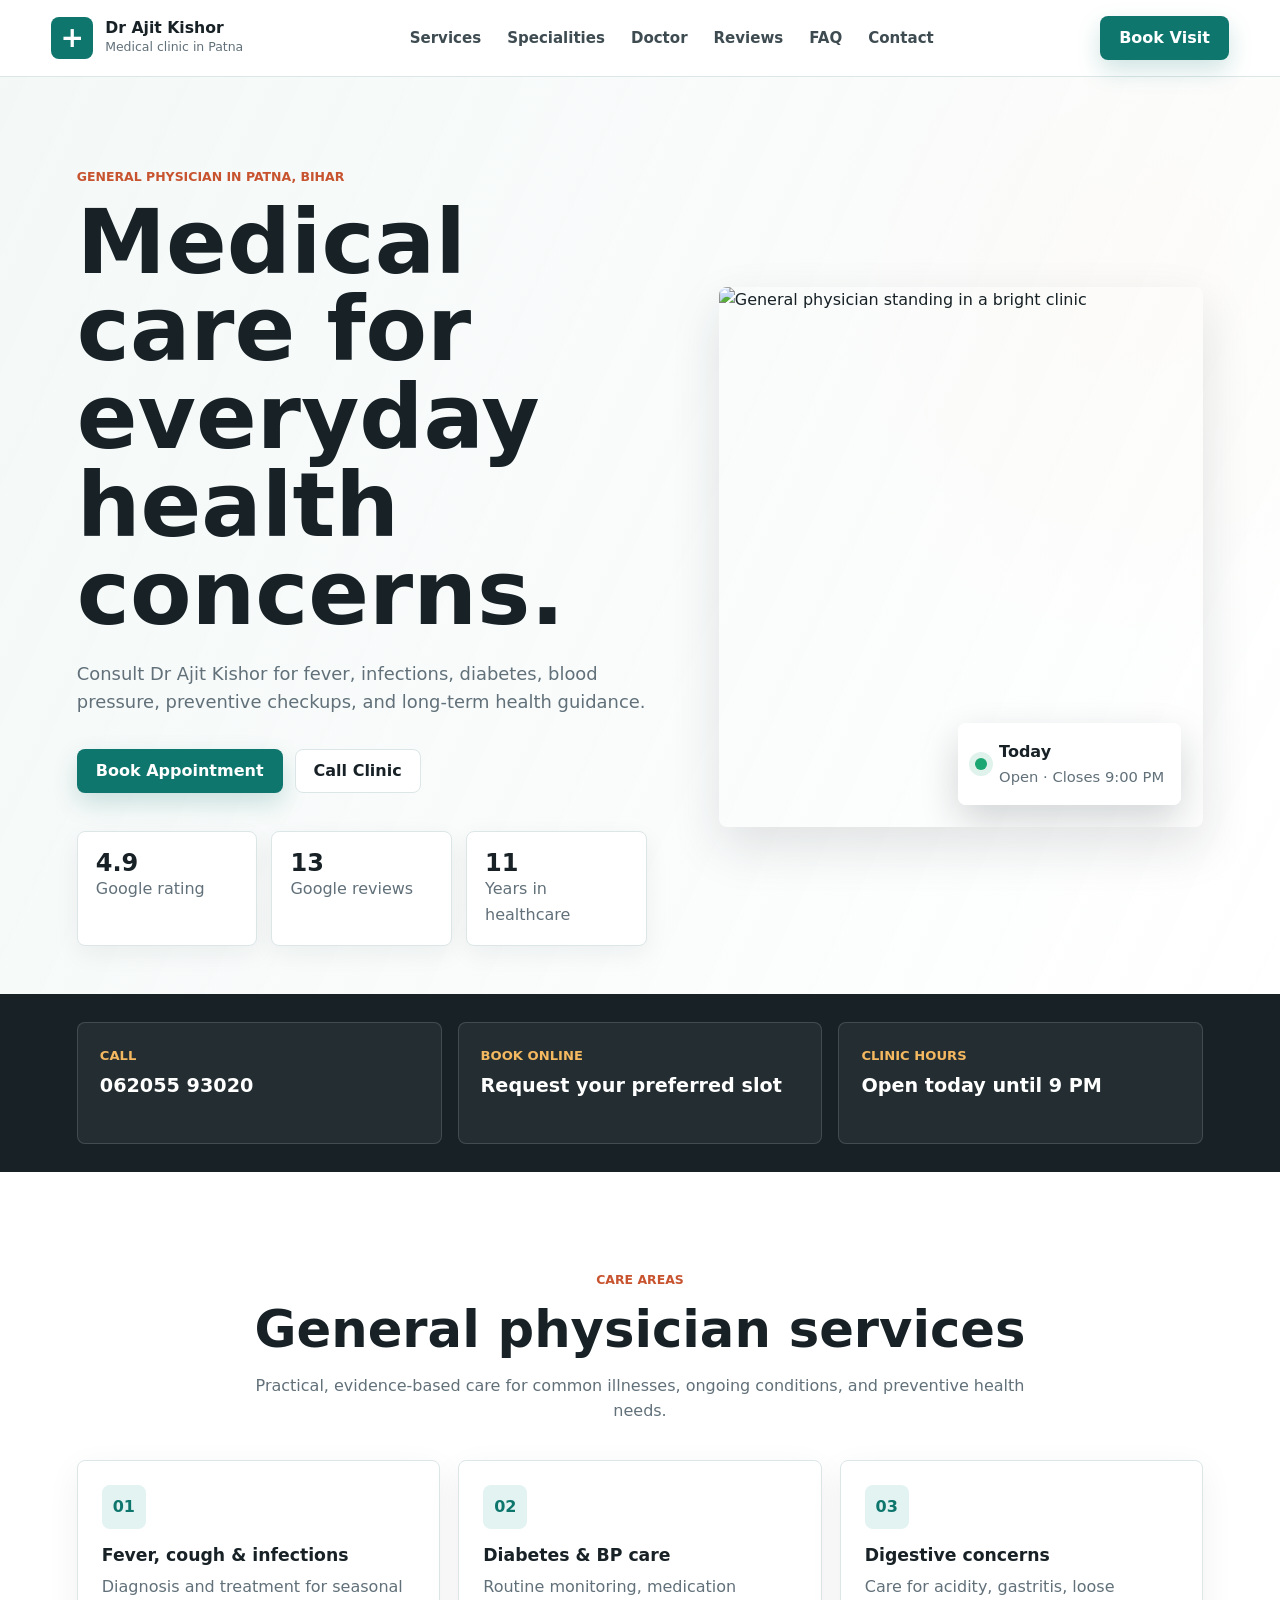
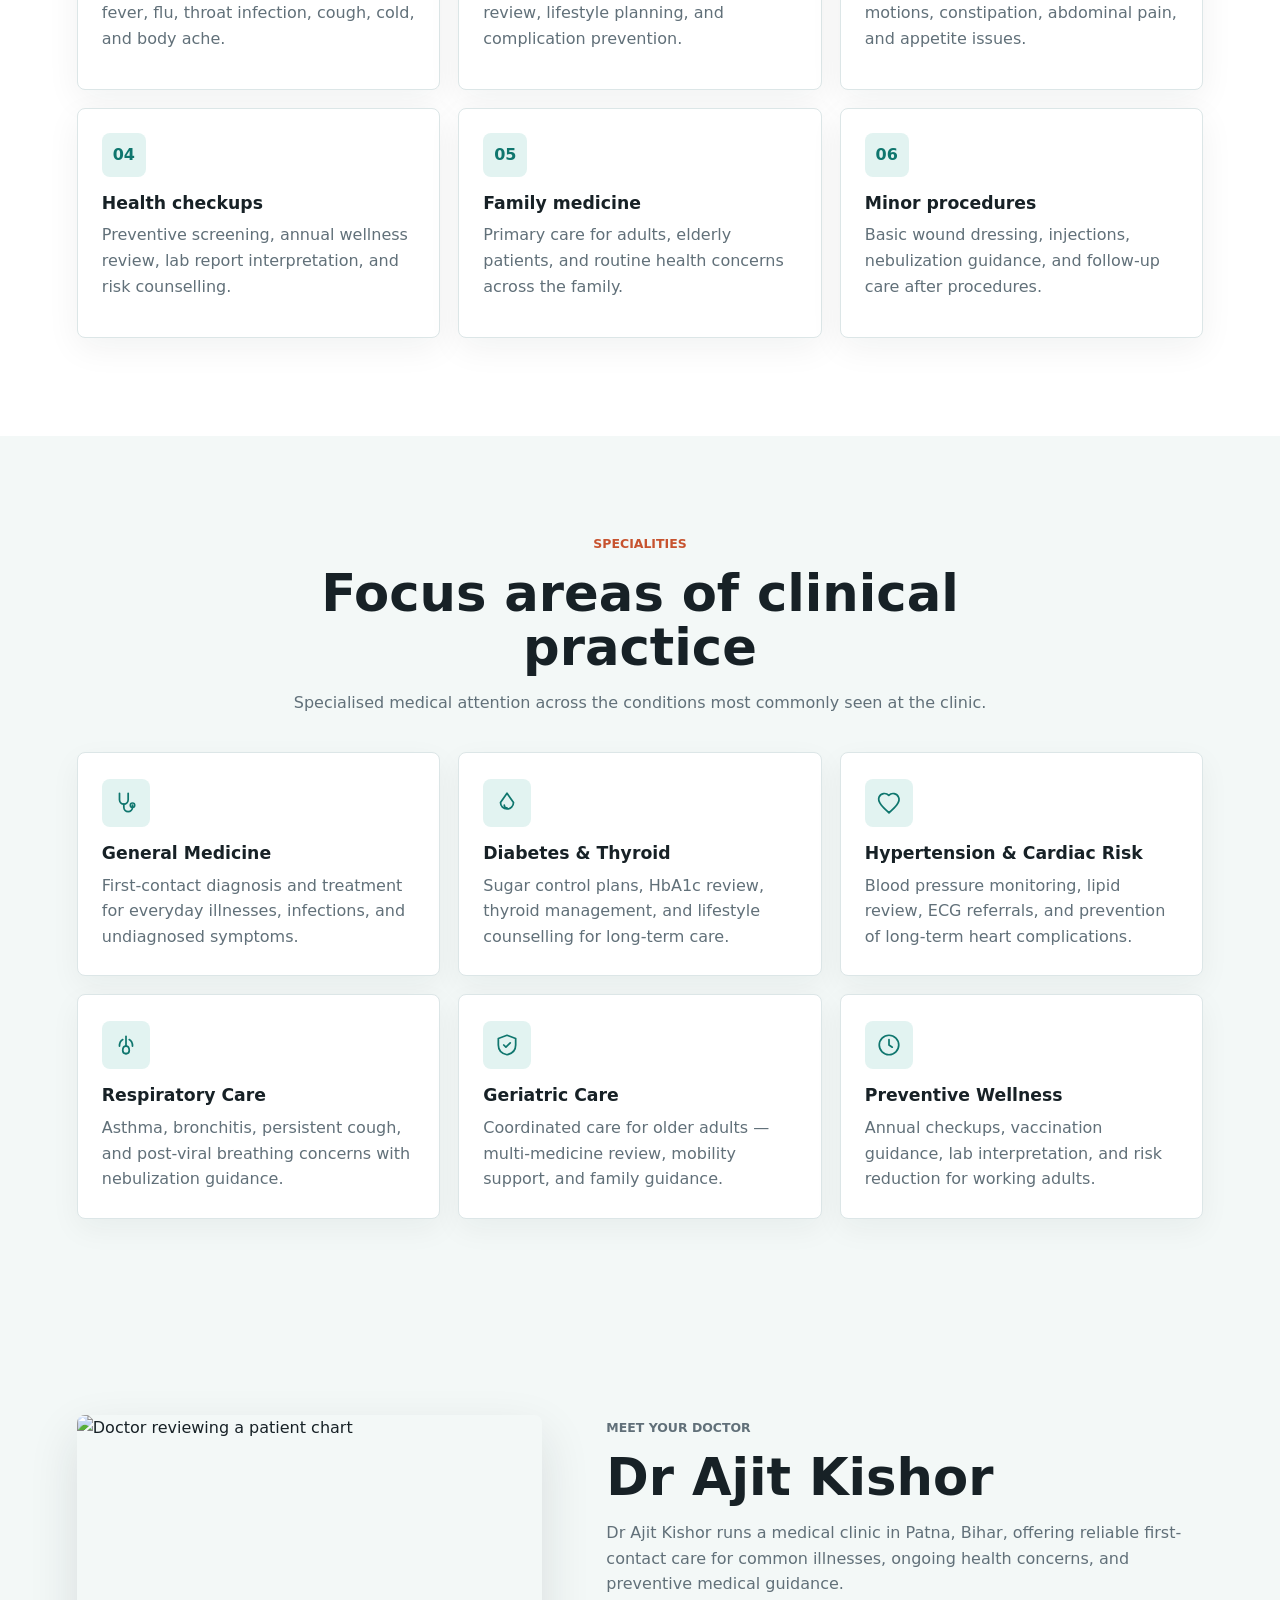
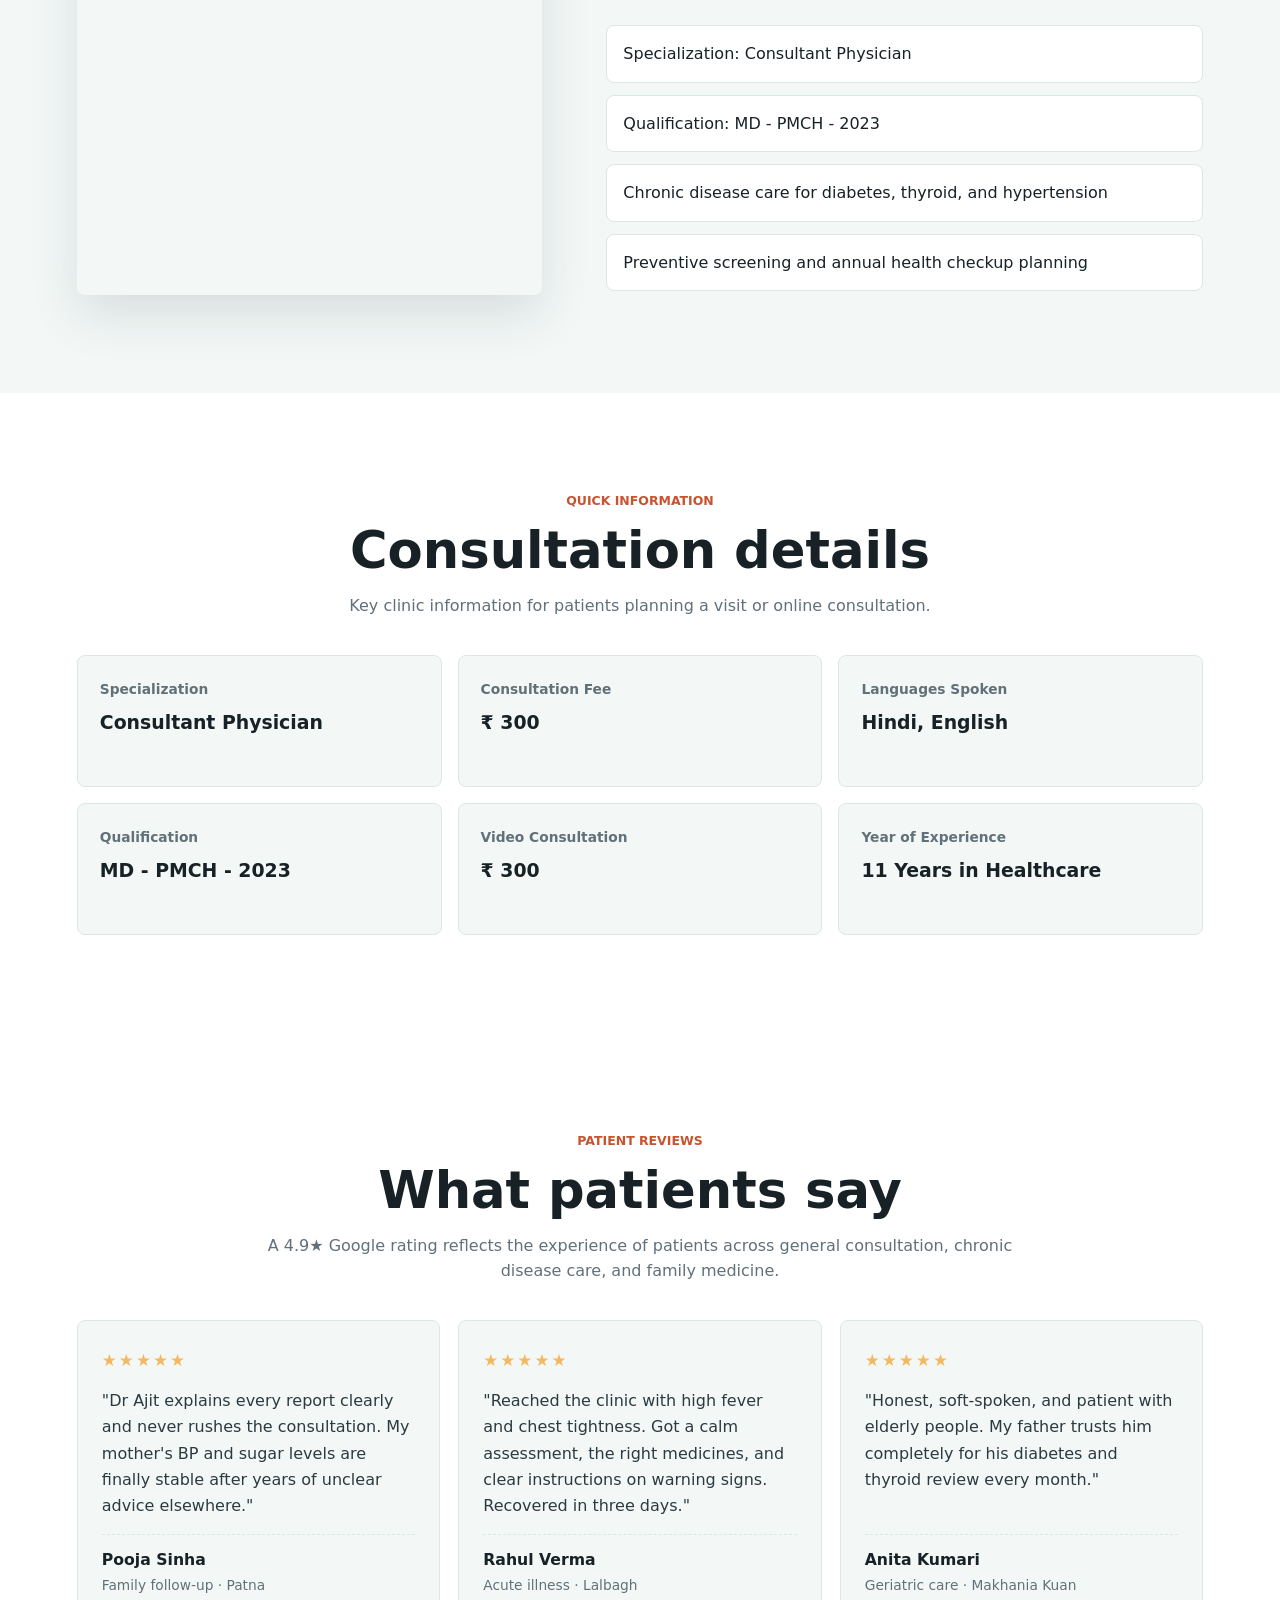
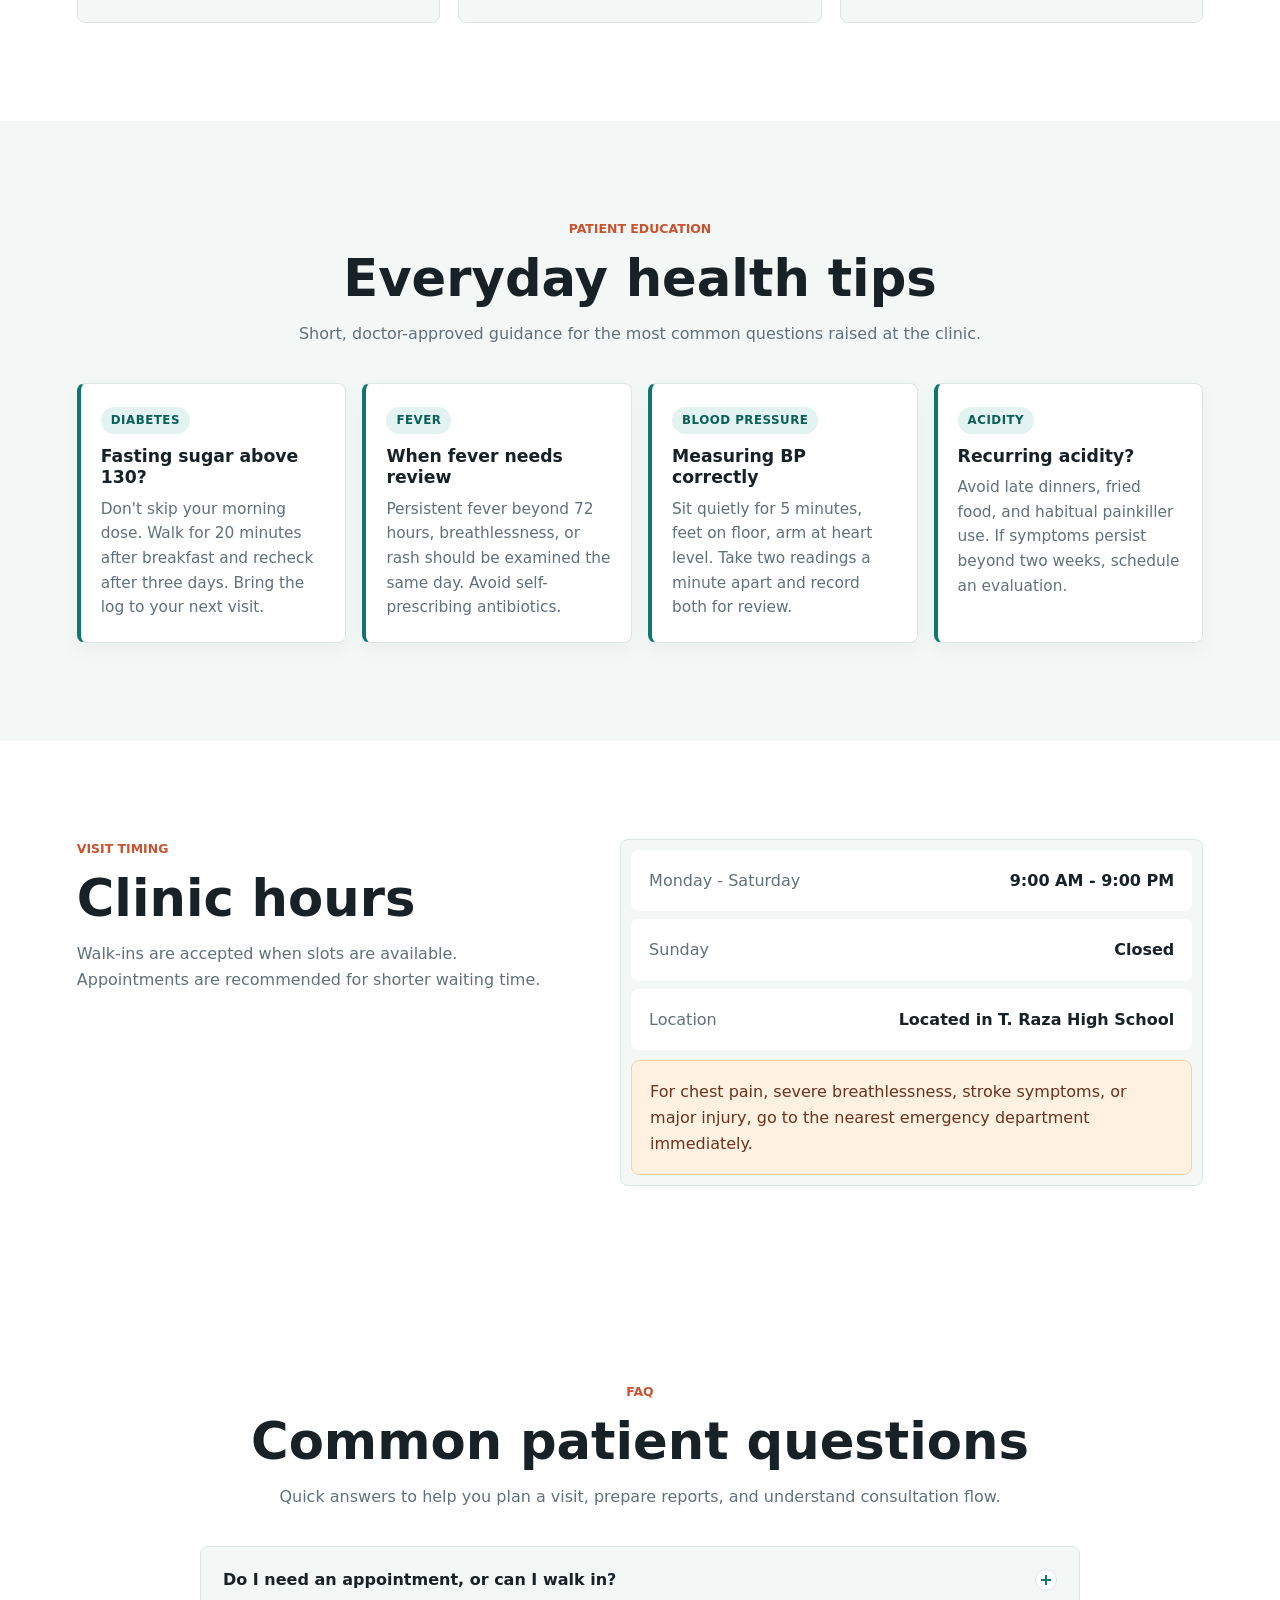
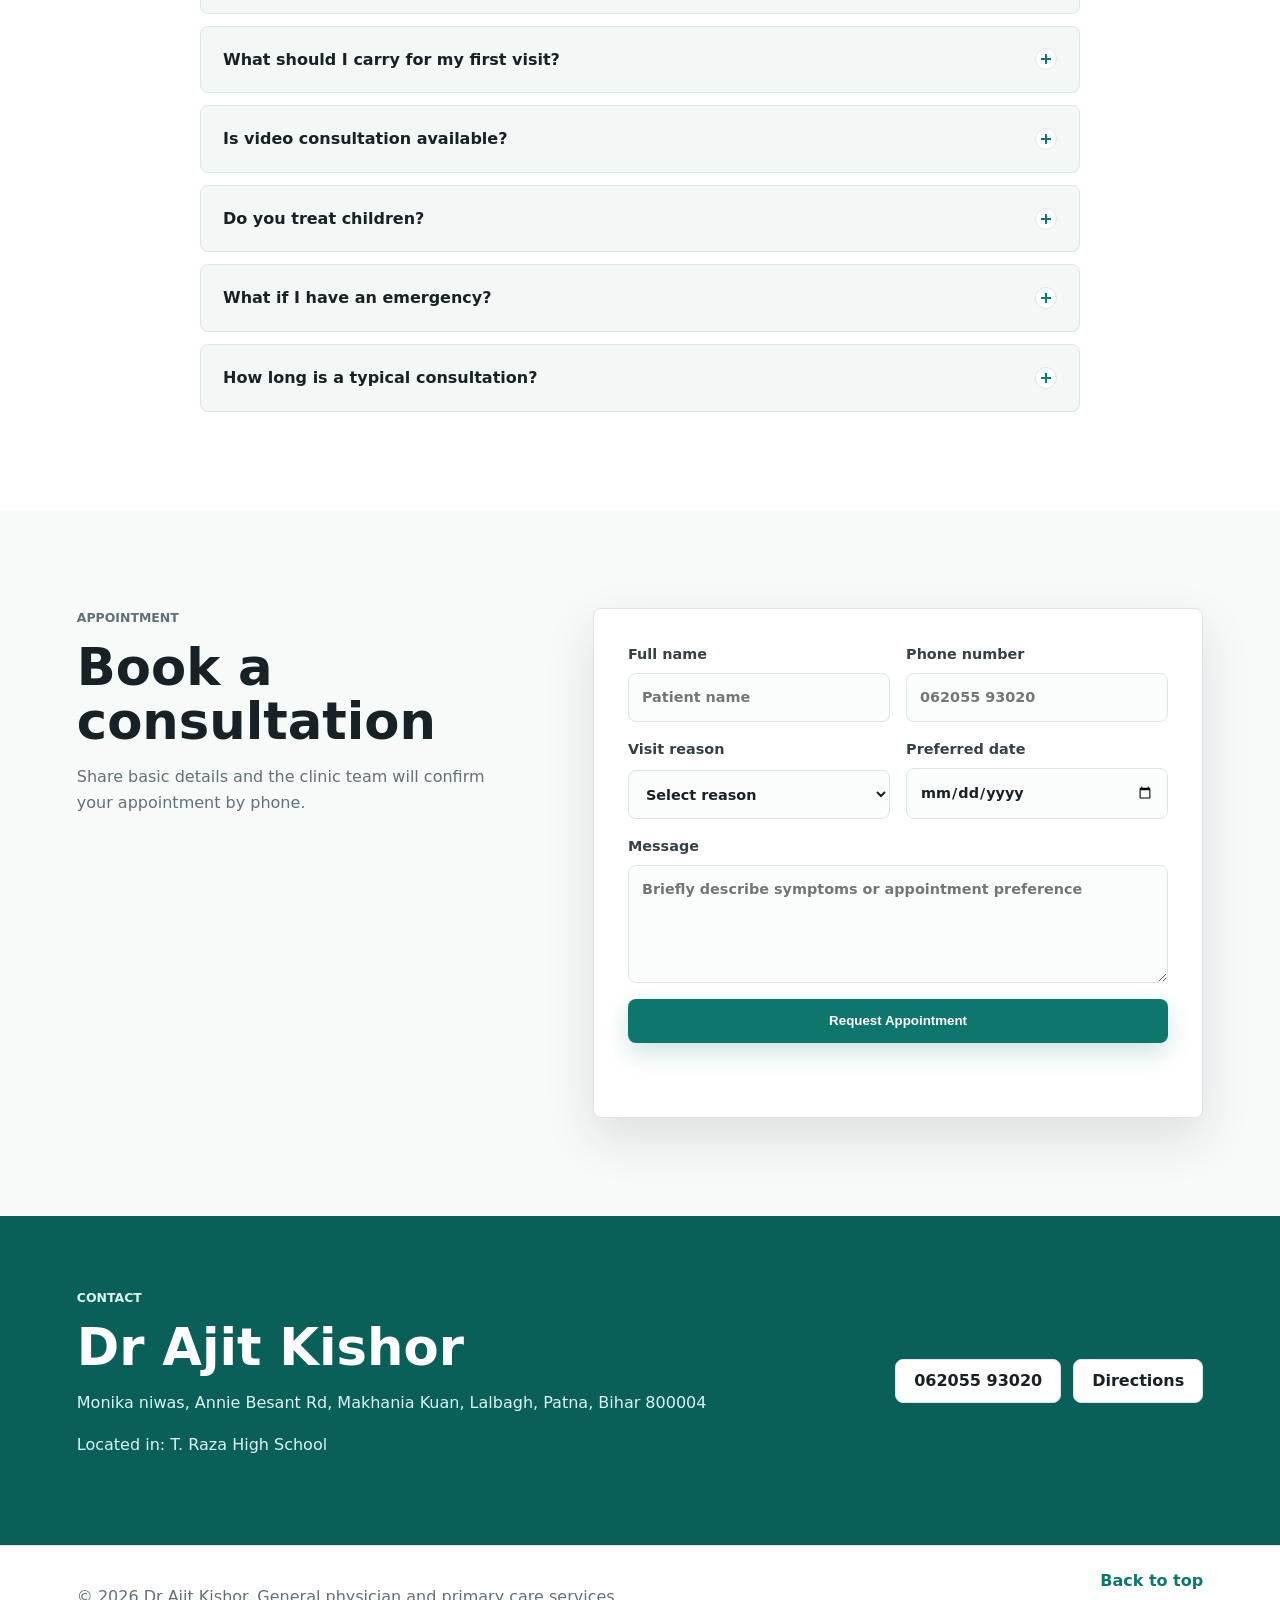
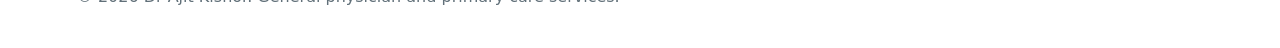
==== index.html @ d6bf1e99 "Add specialities, reviews, health tips, and FAQ sections Expands the site with six clinical focus ar" ====
<!DOCTYPE html>
<html lang="en">
  <head>
    <meta charset="UTF-8" />
    <meta name="viewport" content="width=device-width, initial-scale=1.0" />
    <meta
      name="description"
      content="Dr Ajit Kishor medical clinic in Patna, Bihar for general physician appointments, primary care, preventive health checks, and family medicine services."
    />
    <title>Dr Ajit Kishor | General Physician in Patna</title>
    <link rel="preconnect" href="https://content.jdmagicbox.com" />
    <link rel="stylesheet" href="styles.css" />
  </head>
  <body>
    <header class="site-header">
      <a class="brand" href="#home" aria-label="Dr Ajit Kishor home">
        <span class="brand-mark">+</span>
        <span>
          <strong>Dr Ajit Kishor</strong>
          <small>Medical clinic in Patna</small>
        </span>
      </a>

      <button class="nav-toggle" type="button" aria-label="Open navigation" aria-expanded="false">
        <span></span>
        <span></span>
        <span></span>
      </button>

      <nav class="main-nav" aria-label="Primary navigation">
        <a href="#services">Services</a>
        <a href="#specialities">Specialities</a>
        <a href="#doctor">Doctor</a>
        <a href="#reviews">Reviews</a>
        <a href="#faq">FAQ</a>
        <a href="#contact">Contact</a>
      </nav>

      <a class="header-cta" href="#appointment">Book Visit</a>
    </header>

    <main id="home">
      <section class="hero">
        <div class="hero-copy">
          <p class="eyebrow">General physician in Patna, Bihar</p>
          <h1>Medical care for everyday health concerns.</h1>
          <p class="hero-text">
            Consult Dr Ajit Kishor for fever, infections, diabetes,
            blood pressure, preventive checkups, and long-term health guidance.
          </p>

          <div class="hero-actions">
            <a class="btn primary" href="#appointment">Book Appointment</a>
            <a class="btn secondary" href="tel:+916205593020">Call Clinic</a>
          </div>

          <div class="trust-strip" aria-label="Clinic highlights">
            <span><strong>4.9</strong> Google rating</span>
            <span><strong>13</strong> Google reviews</span>
            <span><strong>11</strong> Years in healthcare</span>
          </div>
        </div>

        <div class="hero-media" aria-label="Doctor consultation room">
          <img
            src="https://content.jdmagicbox.com/v2/comp/patna/y5/0612px612.x612.250401132856.y9y5/catalogue/dr-ajit-kishor-pmch-annie-besant-road-patna-general-physician-doctors-66883w10kl-250.jpg"
            alt="General physician standing in a bright clinic"
          />
          <div class="availability-card">
            <span class="status-dot"></span>
            <div>
              <strong>Today</strong>
              <p>Open · Closes 9:00 PM</p>
            </div>
          </div>
        </div>
      </section>

      <section class="section quick-actions" aria-label="Quick clinic actions">
        <a href="tel:+916205593020" class="quick-card">
          <span>Call</span>
          <strong>062055 93020</strong>
        </a>
        <a href="#appointment" class="quick-card">
          <span>Book Online</span>
          <strong>Request your preferred slot</strong>
        </a>
        <a href="#hours" class="quick-card">
          <span>Clinic Hours</span>
          <strong>Open today until 9 PM</strong>
        </a>
      </section>

      <section class="section" id="services">
        <div class="section-heading">
          <p class="eyebrow">Care Areas</p>
          <h2>General physician services</h2>
          <p>
            Practical, evidence-based care for common illnesses, ongoing conditions,
            and preventive health needs.
          </p>
        </div>

        <div class="services-grid">
          <article class="service-card">
            <span class="service-icon">01</span>
            <h3>Fever, cough & infections</h3>
            <p>Diagnosis and treatment for seasonal fever, flu, throat infection, cough, cold, and body ache.</p>
          </article>
          <article class="service-card">
            <span class="service-icon">02</span>
            <h3>Diabetes & BP care</h3>
            <p>Routine monitoring, medication review, lifestyle planning, and complication prevention.</p>
          </article>
          <article class="service-card">
            <span class="service-icon">03</span>
            <h3>Digestive concerns</h3>
            <p>Care for acidity, gastritis, loose motions, constipation, abdominal pain, and appetite issues.</p>
          </article>
          <article class="service-card">
            <span class="service-icon">04</span>
            <h3>Health checkups</h3>
            <p>Preventive screening, annual wellness review, lab report interpretation, and risk counselling.</p>
          </article>
          <article class="service-card">
            <span class="service-icon">05</span>
            <h3>Family medicine</h3>
            <p>Primary care for adults, elderly patients, and routine health concerns across the family.</p>
          </article>
          <article class="service-card">
            <span class="service-icon">06</span>
            <h3>Minor procedures</h3>
            <p>Basic wound dressing, injections, nebulization guidance, and follow-up care after procedures.</p>
          </article>
        </div>
      </section>

      <section class="section specialities-section" id="specialities">
        <div class="section-heading">
          <p class="eyebrow">Specialities</p>
          <h2>Focus areas of clinical practice</h2>
          <p>
            Specialised medical attention across the conditions most commonly seen at the clinic.
          </p>
        </div>

        <div class="specialities-grid">
          <article class="speciality-card">
            <span class="speciality-icon" aria-hidden="true">
              <svg viewBox="0 0 24 24" fill="none" stroke="currentColor" stroke-width="1.6" stroke-linecap="round" stroke-linejoin="round">
                <path d="M6 3v6a4 4 0 0 0 8 0V3" />
                <path d="M10 13v3a4 4 0 0 0 8 0v-2" />
                <circle cx="18" cy="14" r="2" />
              </svg>
            </span>
            <h3>General Medicine</h3>
            <p>First-contact diagnosis and treatment for everyday illnesses, infections, and undiagnosed symptoms.</p>
          </article>

          <article class="speciality-card">
            <span class="speciality-icon" aria-hidden="true">
              <svg viewBox="0 0 24 24" fill="none" stroke="currentColor" stroke-width="1.6" stroke-linecap="round" stroke-linejoin="round">
                <path d="M12 3 6 11.5a6 6 0 1 0 12 0Z" />
                <path d="M9.5 14a2.5 2.5 0 0 0 2.5 2.5" />
              </svg>
            </span>
            <h3>Diabetes & Thyroid</h3>
            <p>Sugar control plans, HbA1c review, thyroid management, and lifestyle counselling for long-term care.</p>
          </article>

          <article class="speciality-card">
            <span class="speciality-icon" aria-hidden="true">
              <svg viewBox="0 0 24 24" fill="none" stroke="currentColor" stroke-width="1.6" stroke-linecap="round" stroke-linejoin="round">
                <path d="M20.8 6.6a5.5 5.5 0 0 0-9-1.7 5.5 5.5 0 0 0-9 1.7C1 11 6.5 16 12 21c5.5-5 11-10 8.8-14.4Z" />
              </svg>
            </span>
            <h3>Hypertension & Cardiac Risk</h3>
            <p>Blood pressure monitoring, lipid review, ECG referrals, and prevention of long-term heart complications.</p>
          </article>

          <article class="speciality-card">
            <span class="speciality-icon" aria-hidden="true">
              <svg viewBox="0 0 24 24" fill="none" stroke="currentColor" stroke-width="1.6" stroke-linecap="round" stroke-linejoin="round">
                <path d="M12 4v9" />
                <path d="M12 13c-2 0-3 1.5-3 4 0 2 1.5 3 3 3" />
                <path d="M12 13c2 0 3 1.5 3 4 0 2-1.5 3-3 3" />
                <path d="M9 7c-2 1-3 3-3 6" />
                <path d="M15 7c2 1 3 3 3 6" />
              </svg>
            </span>
            <h3>Respiratory Care</h3>
            <p>Asthma, bronchitis, persistent cough, and post-viral breathing concerns with nebulization guidance.</p>
          </article>

          <article class="speciality-card">
            <span class="speciality-icon" aria-hidden="true">
              <svg viewBox="0 0 24 24" fill="none" stroke="currentColor" stroke-width="1.6" stroke-linecap="round" stroke-linejoin="round">
                <path d="M12 3 4 6v6c0 5 3.5 8 8 9 4.5-1 8-4 8-9V6Z" />
                <path d="m9 12 2 2 4-4" />
              </svg>
            </span>
            <h3>Geriatric Care</h3>
            <p>Coordinated care for older adults — multi-medicine review, mobility support, and family guidance.</p>
          </article>

          <article class="speciality-card">
            <span class="speciality-icon" aria-hidden="true">
              <svg viewBox="0 0 24 24" fill="none" stroke="currentColor" stroke-width="1.6" stroke-linecap="round" stroke-linejoin="round">
                <circle cx="12" cy="12" r="9" />
                <path d="M12 7v5l3 2" />
              </svg>
            </span>
            <h3>Preventive Wellness</h3>
            <p>Annual checkups, vaccination guidance, lab interpretation, and risk reduction for working adults.</p>
          </article>
        </div>
      </section>

      <section class="doctor-band" id="doctor">
        <div class="doctor-image">
          <img
            src="https://content.jdmagicbox.com/v2/comp/patna/y5/0612px612.x612.250401132856.y9y5/catalogue/dr-ajit-kishor-pmch-annie-besant-road-patna-general-physician-doctors-66883w10kl-250.jpg"
            alt="Doctor reviewing a patient chart"
          />
        </div>
        <div class="doctor-copy">
          <p class="eyebrow">Meet Your Doctor</p>
          <h2>Dr Ajit Kishor</h2>
          <p>
            Dr Ajit Kishor runs a medical clinic in Patna, Bihar, offering reliable
            first-contact care for common illnesses, ongoing health concerns, and
            preventive medical guidance.
          </p>
          <ul class="doctor-list">
            <li>Specialization: Consultant Physician</li>
            <li>Qualification: MD - PMCH - 2023</li>
            <li>Chronic disease care for diabetes, thyroid, and hypertension</li>
            <li>Preventive screening and annual health checkup planning</li>
          </ul>
        </div>
      </section>

      <section class="section quick-info-section" id="quick-info">
        <div class="section-heading">
          <p class="eyebrow">Quick Information</p>
          <h2>Consultation details</h2>
          <p>Key clinic information for patients planning a visit or online consultation.</p>
        </div>

        <div class="info-grid">
          <article class="info-card">
            <span>Specialization</span>
            <strong>Consultant Physician</strong>
          </article>
          <article class="info-card">
            <span>Consultation Fee</span>
            <strong>₹ 300</strong>
          </article>
          <article class="info-card">
            <span>Languages Spoken</span>
            <strong>Hindi, English</strong>
          </article>
          <article class="info-card">
            <span>Qualification</span>
            <strong>MD - PMCH - 2023</strong>
          </article>
          <article class="info-card">
            <span>Video Consultation</span>
            <strong>₹ 300</strong>
          </article>
          <article class="info-card">
            <span>Year of Experience</span>
            <strong>11 Years in Healthcare</strong>
          </article>
        </div>

        <!-- <p class="source-line">
          Source:
          <a href="https://www.justdial.com/Patna/Dr-Ajit-Kishor-PMCH-Opposite-Patna-College-Near-Razza-High-School-Annie-Besant-Road/0612PX612-X612-250401132856-Y9Y5_BZDET">
            Justdial.com
          </a>
        </p> -->
      </section>

      <section class="section testimonials-section" id="reviews">
        <div class="section-heading">
          <p class="eyebrow">Patient Reviews</p>
          <h2>What patients say</h2>
          <p>
            A 4.9★ Google rating reflects the experience of patients across general consultation, chronic disease care, and family medicine.
          </p>
        </div>

        <div class="testimonials-grid">
          <article class="testimonial-card">
            <div class="rating" aria-label="5 out of 5 stars">★★★★★</div>
            <p>
              "Dr Ajit explains every report clearly and never rushes the consultation. My mother's BP and sugar levels are finally stable after years of unclear advice elsewhere."
            </p>
            <footer>
              <strong>Pooja Sinha</strong>
              <span>Family follow-up · Patna</span>
            </footer>
          </article>

          <article class="testimonial-card">
            <div class="rating" aria-label="5 out of 5 stars">★★★★★</div>
            <p>
              "Reached the clinic with high fever and chest tightness. Got a calm assessment, the right medicines, and clear instructions on warning signs. Recovered in three days."
            </p>
            <footer>
              <strong>Rahul Verma</strong>
              <span>Acute illness · Lalbagh</span>
            </footer>
          </article>

          <article class="testimonial-card">
            <div class="rating" aria-label="5 out of 5 stars">★★★★★</div>
            <p>
              "Honest, soft-spoken, and patient with elderly people. My father trusts him completely for his diabetes and thyroid review every month."
            </p>
            <footer>
              <strong>Anita Kumari</strong>
              <span>Geriatric care · Makhania Kuan</span>
            </footer>
          </article>
        </div>
      </section>

      <section class="section tips-section" id="tips">
        <div class="section-heading">
          <p class="eyebrow">Patient Education</p>
          <h2>Everyday health tips</h2>
          <p>Short, doctor-approved guidance for the most common questions raised at the clinic.</p>
        </div>

        <div class="tips-grid">
          <article class="tip-card">
            <span class="tip-tag">Diabetes</span>
            <h3>Fasting sugar above 130?</h3>
            <p>Don't skip your morning dose. Walk for 20 minutes after breakfast and recheck after three days. Bring the log to your next visit.</p>
          </article>
          <article class="tip-card">
            <span class="tip-tag">Fever</span>
            <h3>When fever needs review</h3>
            <p>Persistent fever beyond 72 hours, breathlessness, or rash should be examined the same day. Avoid self-prescribing antibiotics.</p>
          </article>
          <article class="tip-card">
            <span class="tip-tag">Blood Pressure</span>
            <h3>Measuring BP correctly</h3>
            <p>Sit quietly for 5 minutes, feet on floor, arm at heart level. Take two readings a minute apart and record both for review.</p>
          </article>
          <article class="tip-card">
            <span class="tip-tag">Acidity</span>
            <h3>Recurring acidity?</h3>
            <p>Avoid late dinners, fried food, and habitual painkiller use. If symptoms persist beyond two weeks, schedule an evaluation.</p>
          </article>
        </div>
      </section>

      <section class="section split-section" id="hours">
        <div class="section-heading align-left">
          <p class="eyebrow">Visit Timing</p>
          <h2>Clinic hours</h2>
          <p>Walk-ins are accepted when slots are available. Appointments are recommended for shorter waiting time.</p>
        </div>

        <div class="hours-panel">
          <div class="time-row">
            <span>Monday - Saturday</span>
            <strong>9:00 AM - 9:00 PM</strong>
          </div>
          <div class="time-row">
            <span>Sunday</span>
            <strong>Closed</strong>
          </div>
          <div class="time-row">
            <span>Location</span>
            <strong>Located in T. Raza High School</strong>
          </div>
          <div class="note-box">
            For chest pain, severe breathlessness, stroke symptoms, or major injury,
            go to the nearest emergency department immediately.
          </div>
        </div>
      </section>

      <section class="section faq-section" id="faq">
        <div class="section-heading">
          <p class="eyebrow">FAQ</p>
          <h2>Common patient questions</h2>
          <p>Quick answers to help you plan a visit, prepare reports, and understand consultation flow.</p>
        </div>

        <div class="faq-list">
          <details>
            <summary>
              <span>Do I need an appointment, or can I walk in?</span>
              <span class="faq-icon" aria-hidden="true"></span>
            </summary>
            <p>Walk-ins are accepted whenever slots are free, but booking ahead via the appointment form or phone call shortens the waiting time considerably.</p>
          </details>
          <details>
            <summary>
              <span>What should I carry for my first visit?</span>
              <span class="faq-icon" aria-hidden="true"></span>
            </summary>
            <p>A photo ID, your current medicines, and any recent lab reports or prescriptions. For diabetic or hypertensive patients, a home log of readings helps.</p>
          </details>
          <details>
            <summary>
              <span>Is video consultation available?</span>
              <span class="faq-icon" aria-hidden="true"></span>
            </summary>
            <p>Yes. Video consultations are offered at ₹300, ideal for follow-ups, prescription review, and report interpretation. Call the clinic to schedule.</p>
          </details>
          <details>
            <summary>
              <span>Do you treat children?</span>
              <span class="faq-icon" aria-hidden="true"></span>
            </summary>
            <p>The clinic treats older children and adolescents for general illnesses. For infants and young children, a paediatrician is recommended for ongoing care.</p>
          </details>
          <details>
            <summary>
              <span>What if I have an emergency?</span>
              <span class="faq-icon" aria-hidden="true"></span>
            </summary>
            <p>For chest pain, severe breathlessness, stroke symptoms, major injury, or unconsciousness, please go directly to the nearest emergency department.</p>
          </details>
          <details>
            <summary>
              <span>How long is a typical consultation?</span>
              <span class="faq-icon" aria-hidden="true"></span>
            </summary>
            <p>First visits usually take 15–20 minutes. Follow-ups are shorter. Time is given as needed — chronic disease reviews are not rushed.</p>
          </details>
        </div>
      </section>

      <section class="section appointment-section" id="appointment">
        <div class="appointment-copy">
          <p class="eyebrow">Appointment</p>
          <h2>Book a consultation</h2>
          <p>
            Share basic details and the clinic team will confirm your appointment by phone.
          </p>
        </div>

        <form class="appointment-form" id="appointmentForm">
          <label>
            Full name
            <input type="text" name="name" placeholder="Patient name" required />
          </label>
          <label>
            Phone number
            <input type="tel" name="phone" placeholder="062055 93020" required />
          </label>
          <label>
            Visit reason
            <select name="reason" required>
              <option value="">Select reason</option>
              <option>Fever or infection</option>
              <option>Diabetes / BP follow-up</option>
              <option>Health checkup</option>
              <option>Digestive concern</option>
              <option>Other consultation</option>
            </select>
          </label>
          <label>
            Preferred date
            <input type="date" name="date" required />
          </label>
          <label class="full">
            Message
            <textarea name="message" rows="4" placeholder="Briefly describe symptoms or appointment preference"></textarea>
          </label>
          <button class="btn primary full" type="submit">Request Appointment</button>
          <p class="form-status" role="status" aria-live="polite"></p>
        </form>
      </section>

      <section class="contact-band" id="contact">
        <div>
          <p class="eyebrow">Contact</p>
          <h2>Dr Ajit Kishor</h2>
          <p>Monika niwas, Annie Besant Rd, Makhania Kuan, Lalbagh, Patna, Bihar 800004</p>
          <p>Located in: T. Raza High School</p>
        </div>
        <div class="contact-actions">
          <a class="btn secondary" href="tel:+916205593020">062055 93020</a>
          <a class="btn secondary" href="https://www.google.com/maps/search/?api=1&query=Monika%20niwas%2C%20Annie%20Besant%20Rd%2C%20Makhania%20Kuan%2C%20Lalbagh%2C%20Patna%2C%20Bihar%20800004">Directions</a>
        </div>
      </section>
    </main>

    <footer class="site-footer">
      <p>© 2026 Dr Ajit Kishor. General physician and primary care services.</p>
      <a href="#home">Back to top</a>
    </footer>

    <script src="script.js"></script>
  </body>
</html>
---- styles.css ----
:root {
  --ink: #172126;
  --muted: #617079;
  --line: #dce6e7;
  --soft: #f3f8f7;
  --white: #ffffff;
  --primary: #0f766e;
  --primary-dark: #0b5f59;
  --accent: #c7532f;
  --amber: #f4b860;
  --shadow: 0 20px 50px rgba(23, 33, 38, 0.12);
  --radius: 8px;
}

* {
  box-sizing: border-box;
}

html {
  scroll-behavior: smooth;
}

body {
  margin: 0;
  font-family: Inter, ui-sans-serif, system-ui, -apple-system, BlinkMacSystemFont, "Segoe UI", sans-serif;
  color: var(--ink);
  background: var(--white);
  line-height: 1.6;
}

img {
  display: block;
  max-width: 100%;
}

a {
  color: inherit;
  text-decoration: none;
}

.site-header {
  position: sticky;
  top: 0;
  z-index: 20;
  display: grid;
  grid-template-columns: auto 1fr auto;
  align-items: center;
  gap: 28px;
  padding: 16px clamp(18px, 4vw, 64px);
  background: rgba(255, 255, 255, 0.94);
  border-bottom: 1px solid var(--line);
  backdrop-filter: blur(16px);
}

.brand {
  display: inline-flex;
  align-items: center;
  gap: 12px;
  min-width: max-content;
}

.brand-mark {
  display: grid;
  width: 42px;
  height: 42px;
  place-items: center;
  color: var(--white);
  background: var(--primary);
  border-radius: 8px;
  font-size: 28px;
  font-weight: 700;
  line-height: 1;
}

.brand strong,
.brand small {
  display: block;
}

.brand strong {
  font-size: 0.98rem;
  line-height: 1.2;
}

.brand small {
  color: var(--muted);
  font-size: 0.78rem;
}

.main-nav {
  justify-self: center;
  display: flex;
  align-items: center;
  gap: 26px;
  color: #3e4c52;
  font-size: 0.94rem;
  font-weight: 650;
}

.main-nav a {
  padding: 8px 0;
}

.main-nav a:hover {
  color: var(--primary);
}

.header-cta,
.btn {
  display: inline-flex;
  align-items: center;
  justify-content: center;
  min-height: 44px;
  padding: 0 18px;
  border: 1px solid transparent;
  border-radius: var(--radius);
  font-weight: 750;
  cursor: pointer;
  transition: transform 180ms ease, box-shadow 180ms ease, background 180ms ease;
}

.header-cta,
.btn.primary {
  color: var(--white);
  background: var(--primary);
  box-shadow: 0 10px 24px rgba(15, 118, 110, 0.2);
}

.header-cta:hover,
.btn.primary:hover {
  background: var(--primary-dark);
  transform: translateY(-1px);
}

.btn.secondary {
  color: var(--ink);
  background: var(--white);
  border-color: var(--line);
}

.btn.secondary:hover {
  border-color: var(--primary);
  color: var(--primary);
}

.nav-toggle {
  display: none;
  width: 44px;
  height: 44px;
  place-items: center;
  border: 1px solid var(--line);
  border-radius: var(--radius);
  background: var(--white);
}

.nav-toggle span {
  display: block;
  width: 18px;
  height: 2px;
  margin: 2px 0;
  background: var(--ink);
}

.hero {
  display: grid;
  grid-template-columns: minmax(0, 1fr) minmax(360px, 0.85fr);
  align-items: center;
  gap: clamp(28px, 6vw, 72px);
  min-height: calc(100vh - 78px);
  padding: clamp(36px, 7vw, 92px) clamp(18px, 6vw, 88px) 48px;
  background:
    linear-gradient(115deg, rgba(243, 248, 247, 0.96), rgba(255, 255, 255, 0.84)),
    radial-gradient(circle at 88% 20%, rgba(244, 184, 96, 0.22), transparent 30%);
}

.eyebrow {
  margin: 0 0 12px;
  color: var(--accent);
  font-size: 0.78rem;
  font-weight: 800;
  letter-spacing: 0;
  text-transform: uppercase;
}

h1,
h2,
h3,
p {
  overflow-wrap: anywhere;
}

h1 {
  max-width: 760px;
  margin: 0;
  font-size: clamp(2.45rem, 7vw, 5.6rem);
  line-height: 0.98;
  letter-spacing: 0;
}

h2 {
  margin: 0;
  font-size: clamp(2rem, 4vw, 3.2rem);
  line-height: 1.06;
  letter-spacing: 0;
}

h3 {
  margin: 16px 0 8px;
  font-size: 1.08rem;
  line-height: 1.25;
}

.hero-text {
  max-width: 650px;
  margin: 22px 0 0;
  color: var(--muted);
  font-size: 1.12rem;
}

.hero-actions {
  display: flex;
  flex-wrap: wrap;
  gap: 12px;
  margin-top: 32px;
}

.trust-strip {
  display: grid;
  grid-template-columns: repeat(3, minmax(0, 1fr));
  gap: 14px;
  max-width: 660px;
  margin-top: 38px;
}

.trust-strip span {
  min-height: 82px;
  padding: 18px;
  background: var(--white);
  border: 1px solid var(--line);
  border-radius: var(--radius);
  color: var(--muted);
  box-shadow: 0 8px 24px rgba(23, 33, 38, 0.06);
}

.trust-strip strong {
  display: block;
  color: var(--ink);
  font-size: 1.5rem;
  line-height: 1.1;
}

.hero-media {
  position: relative;
  min-height: 540px;
  overflow: hidden;
  border-radius: 8px;
  box-shadow: var(--shadow);
}

.hero-media img {
  width: 100%;
  height: 100%;
  min-height: 540px;
  object-fit: cover;
  object-position: center;
}

.availability-card {
  position: absolute;
  right: 22px;
  bottom: 22px;
  display: flex;
  align-items: center;
  gap: 12px;
  max-width: calc(100% - 44px);
  padding: 15px 16px;
  background: rgba(255, 255, 255, 0.94);
  border: 1px solid rgba(255, 255, 255, 0.7);
  border-radius: var(--radius);
  box-shadow: 0 16px 38px rgba(23, 33, 38, 0.18);
}

.availability-card p {
  margin: 0;
  color: var(--muted);
  font-size: 0.92rem;
}

.status-dot {
  width: 12px;
  height: 12px;
  flex: 0 0 12px;
  background: #1ca672;
  border-radius: 999px;
  box-shadow: 0 0 0 6px rgba(28, 166, 114, 0.14);
}

.section {
  padding: clamp(54px, 8vw, 98px) clamp(18px, 6vw, 88px);
}

.section-heading {
  max-width: 780px;
  margin: 0 auto 36px;
  text-align: center;
}

.section-heading p:not(.eyebrow),
.appointment-copy p,
.doctor-copy p,
.contact-band p {
  color: var(--muted);
}

.align-left {
  margin-left: 0;
  text-align: left;
}

.quick-actions {
  display: grid;
  grid-template-columns: repeat(3, minmax(0, 1fr));
  gap: 16px;
  padding-top: 28px;
  padding-bottom: 28px;
  background: var(--ink);
}

.quick-card {
  display: block;
  min-height: 122px;
  padding: 22px;
  color: var(--white);
  background: rgba(255, 255, 255, 0.06);
  border: 1px solid rgba(255, 255, 255, 0.14);
  border-radius: var(--radius);
}

.quick-card span {
  display: block;
  color: var(--amber);
  font-size: 0.82rem;
  font-weight: 800;
  text-transform: uppercase;
}

.quick-card strong {
  display: block;
  margin-top: 8px;
  font-size: 1.2rem;
  line-height: 1.28;
}

.services-grid {
  display: grid;
  grid-template-columns: repeat(3, minmax(0, 1fr));
  gap: 18px;
}

.service-card {
  min-height: 230px;
  padding: 24px;
  background: var(--white);
  border: 1px solid var(--line);
  border-radius: var(--radius);
  box-shadow: 0 10px 34px rgba(23, 33, 38, 0.06);
}

.service-card p {
  margin: 0;
  color: var(--muted);
}

.service-icon {
  display: inline-grid;
  width: 44px;
  height: 44px;
  place-items: center;
  color: var(--primary);
  background: #e2f3f1;
  border-radius: var(--radius);
  font-weight: 850;
}

.doctor-band {
  display: grid;
  grid-template-columns: minmax(280px, 0.78fr) minmax(0, 1fr);
  align-items: center;
  gap: clamp(28px, 5vw, 70px);
  padding: clamp(54px, 8vw, 98px) clamp(18px, 6vw, 88px);
  background: var(--soft);
}

.doctor-image {
  overflow: hidden;
  border-radius: var(--radius);
  box-shadow: var(--shadow);
}

.doctor-image img {
  width: 100%;
  height: 480px;
  object-fit: cover;
}

.doctor-copy {
  max-width: 720px;
}

.doctor-list {
  display: grid;
  gap: 12px;
  margin: 28px 0 0;
  padding: 0;
  list-style: none;
}

.doctor-list li {
  padding: 15px 16px;
  background: var(--white);
  border: 1px solid var(--line);
  border-radius: var(--radius);
}

.quick-info-section {
  background: var(--white);
}

.info-grid {
  display: grid;
  grid-template-columns: repeat(3, minmax(0, 1fr));
  gap: 16px;
}

.info-card {
  min-height: 132px;
  padding: 22px;
  background: var(--soft);
  border: 1px solid var(--line);
  border-radius: var(--radius);
}

.info-card span {
  display: block;
  color: var(--muted);
  font-size: 0.86rem;
  font-weight: 750;
}

.info-card strong {
  display: block;
  margin-top: 10px;
  font-size: 1.18rem;
  line-height: 1.28;
}

.source-line {
  margin: 22px 0 0;
  color: var(--muted);
  font-size: 0.92rem;
  text-align: center;
}

.source-line a {
  color: var(--primary);
  font-weight: 800;
}

.split-section {
  display: grid;
  grid-template-columns: minmax(0, 0.8fr) minmax(320px, 1fr);
  align-items: start;
  gap: clamp(28px, 6vw, 80px);
}

.hours-panel {
  padding: 10px;
  background: var(--soft);
  border: 1px solid var(--line);
  border-radius: var(--radius);
}

.time-row {
  display: flex;
  justify-content: space-between;
  gap: 16px;
  padding: 18px;
  background: var(--white);
  border-radius: var(--radius);
}

.time-row + .time-row {
  margin-top: 8px;
}

.time-row span {
  color: var(--muted);
}

.note-box {
  margin-top: 10px;
  padding: 18px;
  color: #6a321f;
  background: #fff1df;
  border: 1px solid #f6d1aa;
  border-radius: var(--radius);
}

.appointment-section {
  display: grid;
  grid-template-columns: minmax(0, 0.72fr) minmax(340px, 1fr);
  gap: clamp(26px, 6vw, 80px);
  background: #f7faf9;
}

.appointment-copy {
  max-width: 560px;
}

.appointment-form {
  display: grid;
  grid-template-columns: repeat(2, minmax(0, 1fr));
  gap: 16px;
  padding: clamp(20px, 4vw, 34px);
  background: var(--white);
  border: 1px solid var(--line);
  border-radius: var(--radius);
  box-shadow: var(--shadow);
}

label {
  display: grid;
  gap: 7px;
  color: #344248;
  font-size: 0.9rem;
  font-weight: 750;
}

input,
select,
textarea {
  width: 100%;
  min-height: 46px;
  padding: 12px 13px;
  color: var(--ink);
  background: #fbfdfd;
  border: 1px solid var(--line);
  border-radius: var(--radius);
  font: inherit;
}

textarea {
  resize: vertical;
}

input:focus,
select:focus,
textarea:focus {
  outline: 3px solid rgba(15, 118, 110, 0.16);
  border-color: var(--primary);
}

.full {
  grid-column: 1 / -1;
}

.form-status {
  grid-column: 1 / -1;
  min-height: 24px;
  margin: 0;
  color: var(--primary);
  font-weight: 750;
}

.specialities-section {
  background: var(--soft);
}

.specialities-grid {
  display: grid;
  grid-template-columns: repeat(3, minmax(0, 1fr));
  gap: 18px;
}

.speciality-card {
  position: relative;
  padding: 26px 24px;
  background: var(--white);
  border: 1px solid var(--line);
  border-radius: var(--radius);
  box-shadow: 0 10px 30px rgba(23, 33, 38, 0.05);
  transition: transform 200ms ease, box-shadow 200ms ease, border-color 200ms ease;
}

.speciality-card:hover {
  transform: translateY(-2px);
  border-color: rgba(15, 118, 110, 0.4);
  box-shadow: 0 18px 44px rgba(15, 118, 110, 0.12);
}

.speciality-card p {
  margin: 0;
  color: var(--muted);
}

.speciality-icon {
  display: inline-grid;
  width: 48px;
  height: 48px;
  place-items: center;
  color: var(--primary);
  background: #e2f3f1;
  border-radius: var(--radius);
}

.speciality-icon svg {
  width: 26px;
  height: 26px;
}

.testimonials-section {
  background: var(--white);
}

.testimonials-grid {
  display: grid;
  grid-template-columns: repeat(3, minmax(0, 1fr));
  gap: 18px;
}

.testimonial-card {
  display: flex;
  flex-direction: column;
  gap: 14px;
  padding: 26px 24px;
  background: var(--soft);
  border: 1px solid var(--line);
  border-radius: var(--radius);
}

.testimonial-card p {
  margin: 0;
  color: #2c3a40;
  font-size: 1rem;
  line-height: 1.65;
}

.testimonial-card footer {
  display: grid;
  gap: 2px;
  margin-top: auto;
  padding-top: 12px;
  border-top: 1px dashed var(--line);
}

.testimonial-card footer strong {
  font-size: 0.98rem;
}

.testimonial-card footer span {
  color: var(--muted);
  font-size: 0.86rem;
}

.rating {
  color: var(--amber);
  font-size: 1.05rem;
  letter-spacing: 2px;
}

.tips-section {
  background: var(--soft);
}

.tips-grid {
  display: grid;
  grid-template-columns: repeat(4, minmax(0, 1fr));
  gap: 16px;
}

.tip-card {
  padding: 22px 20px;
  background: var(--white);
  border: 1px solid var(--line);
  border-left: 4px solid var(--primary);
  border-radius: var(--radius);
  box-shadow: 0 8px 22px rgba(23, 33, 38, 0.04);
}

.tip-card p {
  margin: 0;
  color: var(--muted);
  font-size: 0.96rem;
}

.tip-tag {
  display: inline-block;
  padding: 4px 10px;
  color: var(--primary-dark);
  background: #e2f3f1;
  border-radius: 999px;
  font-size: 0.74rem;
  font-weight: 800;
  text-transform: uppercase;
  letter-spacing: 0.5px;
}

.tip-card h3 {
  margin: 12px 0 8px;
}

.faq-section {
  background: var(--white);
}

.faq-list {
  display: grid;
  gap: 12px;
  max-width: 880px;
  margin: 0 auto;
}

.faq-list details {
  padding: 4px 22px;
  background: var(--soft);
  border: 1px solid var(--line);
  border-radius: var(--radius);
  transition: border-color 180ms ease, background 180ms ease;
}

.faq-list details[open] {
  background: var(--white);
  border-color: rgba(15, 118, 110, 0.32);
  box-shadow: 0 12px 30px rgba(23, 33, 38, 0.06);
}

.faq-list summary {
  display: flex;
  justify-content: space-between;
  align-items: center;
  gap: 16px;
  padding: 16px 0;
  font-weight: 700;
  cursor: pointer;
  list-style: none;
}

.faq-list summary::-webkit-details-marker {
  display: none;
}

.faq-icon {
  position: relative;
  flex: 0 0 22px;
  width: 22px;
  height: 22px;
  border: 1px solid var(--line);
  border-radius: 999px;
  background: var(--white);
}

.faq-icon::before,
.faq-icon::after {
  content: "";
  position: absolute;
  top: 50%;
  left: 50%;
  background: var(--primary);
  transform: translate(-50%, -50%);
  transition: transform 180ms ease;
}

.faq-icon::before {
  width: 10px;
  height: 2px;
}

.faq-icon::after {
  width: 2px;
  height: 10px;
}

.faq-list details[open] .faq-icon::after {
  transform: translate(-50%, -50%) scaleY(0);
}

.faq-list details p {
  margin: 0 0 16px;
  color: var(--muted);
}

.contact-band {
  display: flex;
  justify-content: space-between;
  align-items: center;
  gap: 24px;
  padding: clamp(44px, 7vw, 72px) clamp(18px, 6vw, 88px);
  color: var(--white);
  background: var(--primary-dark);
}

.contact-band .eyebrow,
.contact-band p {
  color: #d9f4f1;
}

.contact-actions {
  display: flex;
  flex-wrap: wrap;
  gap: 12px;
}

.site-footer {
  display: flex;
  justify-content: space-between;
  gap: 20px;
  padding: 22px clamp(18px, 6vw, 88px);
  color: var(--muted);
  border-top: 1px solid var(--line);
}

.site-footer a {
  color: var(--primary);
  font-weight: 750;
}

@media (max-width: 980px) {
  .site-header {
    grid-template-columns: auto auto;
  }

  .nav-toggle {
    justify-self: end;
    display: grid;
  }

  .main-nav,
  .header-cta {
    display: none;
  }

  .site-header.nav-open .main-nav {
    grid-column: 1 / -1;
    display: grid;
    justify-self: stretch;
    gap: 4px;
    padding-top: 8px;
  }

  .site-header.nav-open .main-nav a {
    padding: 12px;
    border-radius: var(--radius);
    background: var(--soft);
  }

  .hero,
  .doctor-band,
  .split-section,
  .appointment-section {
    grid-template-columns: 1fr;
  }

  .hero {
    min-height: auto;
  }

  .hero-media,
  .hero-media img {
    min-height: 420px;
  }

  .services-grid,
  .info-grid,
  .specialities-grid,
  .testimonials-grid,
  .tips-grid {
    grid-template-columns: repeat(2, minmax(0, 1fr));
  }
}

@media (max-width: 680px) {
  .brand strong {
    max-width: 170px;
  }

  .trust-strip,
  .quick-actions,
  .services-grid,
  .info-grid,
  .specialities-grid,
  .testimonials-grid,
  .tips-grid,
  .appointment-form {
    grid-template-columns: 1fr;
  }

  .hero {
    padding-top: 30px;
  }

  .hero-media,
  .hero-media img {
    min-height: 360px;
  }

  .doctor-image img {
    height: 360px;
  }

  .hero-media,
  .doctor-image {
    order: -1;
  }

  .time-row,
  .contact-band,
  .site-footer {
    flex-direction: column;
    align-items: flex-start;
  }

  .time-row {
    display: grid;
  }
}
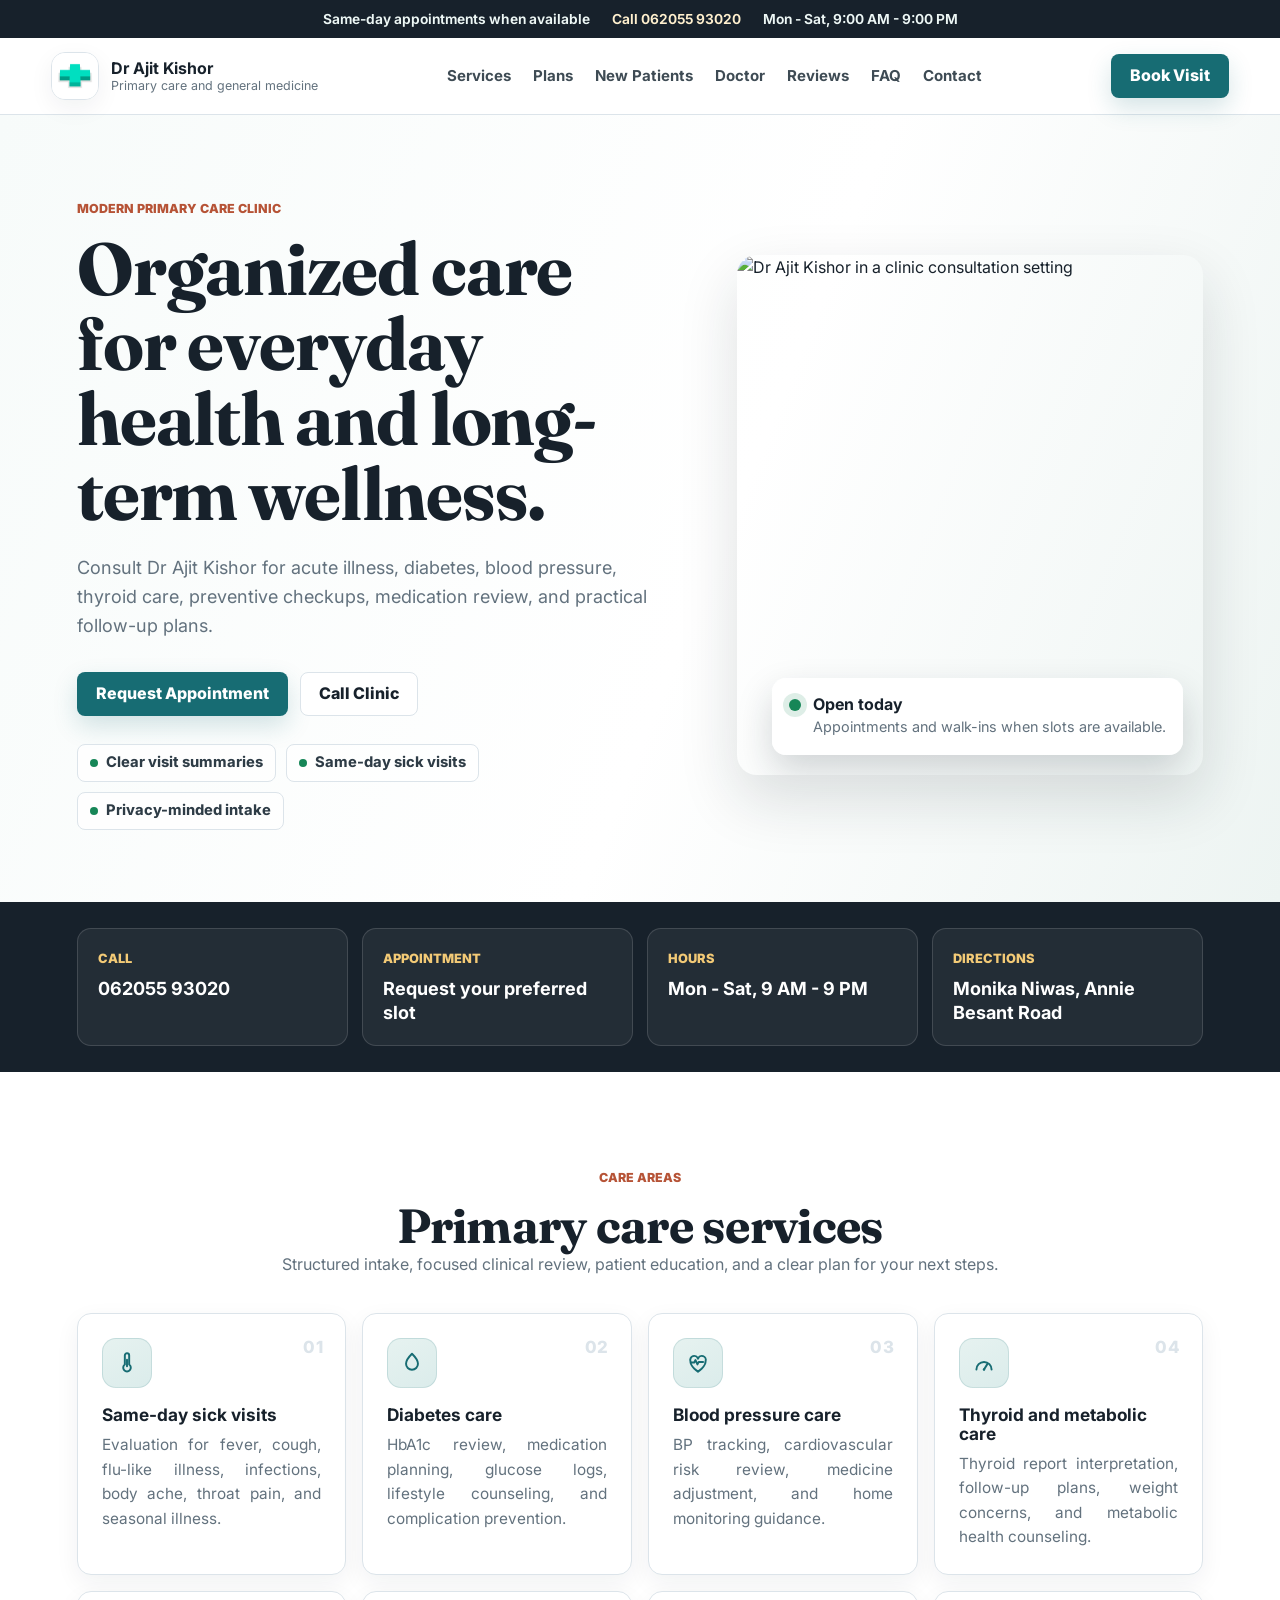
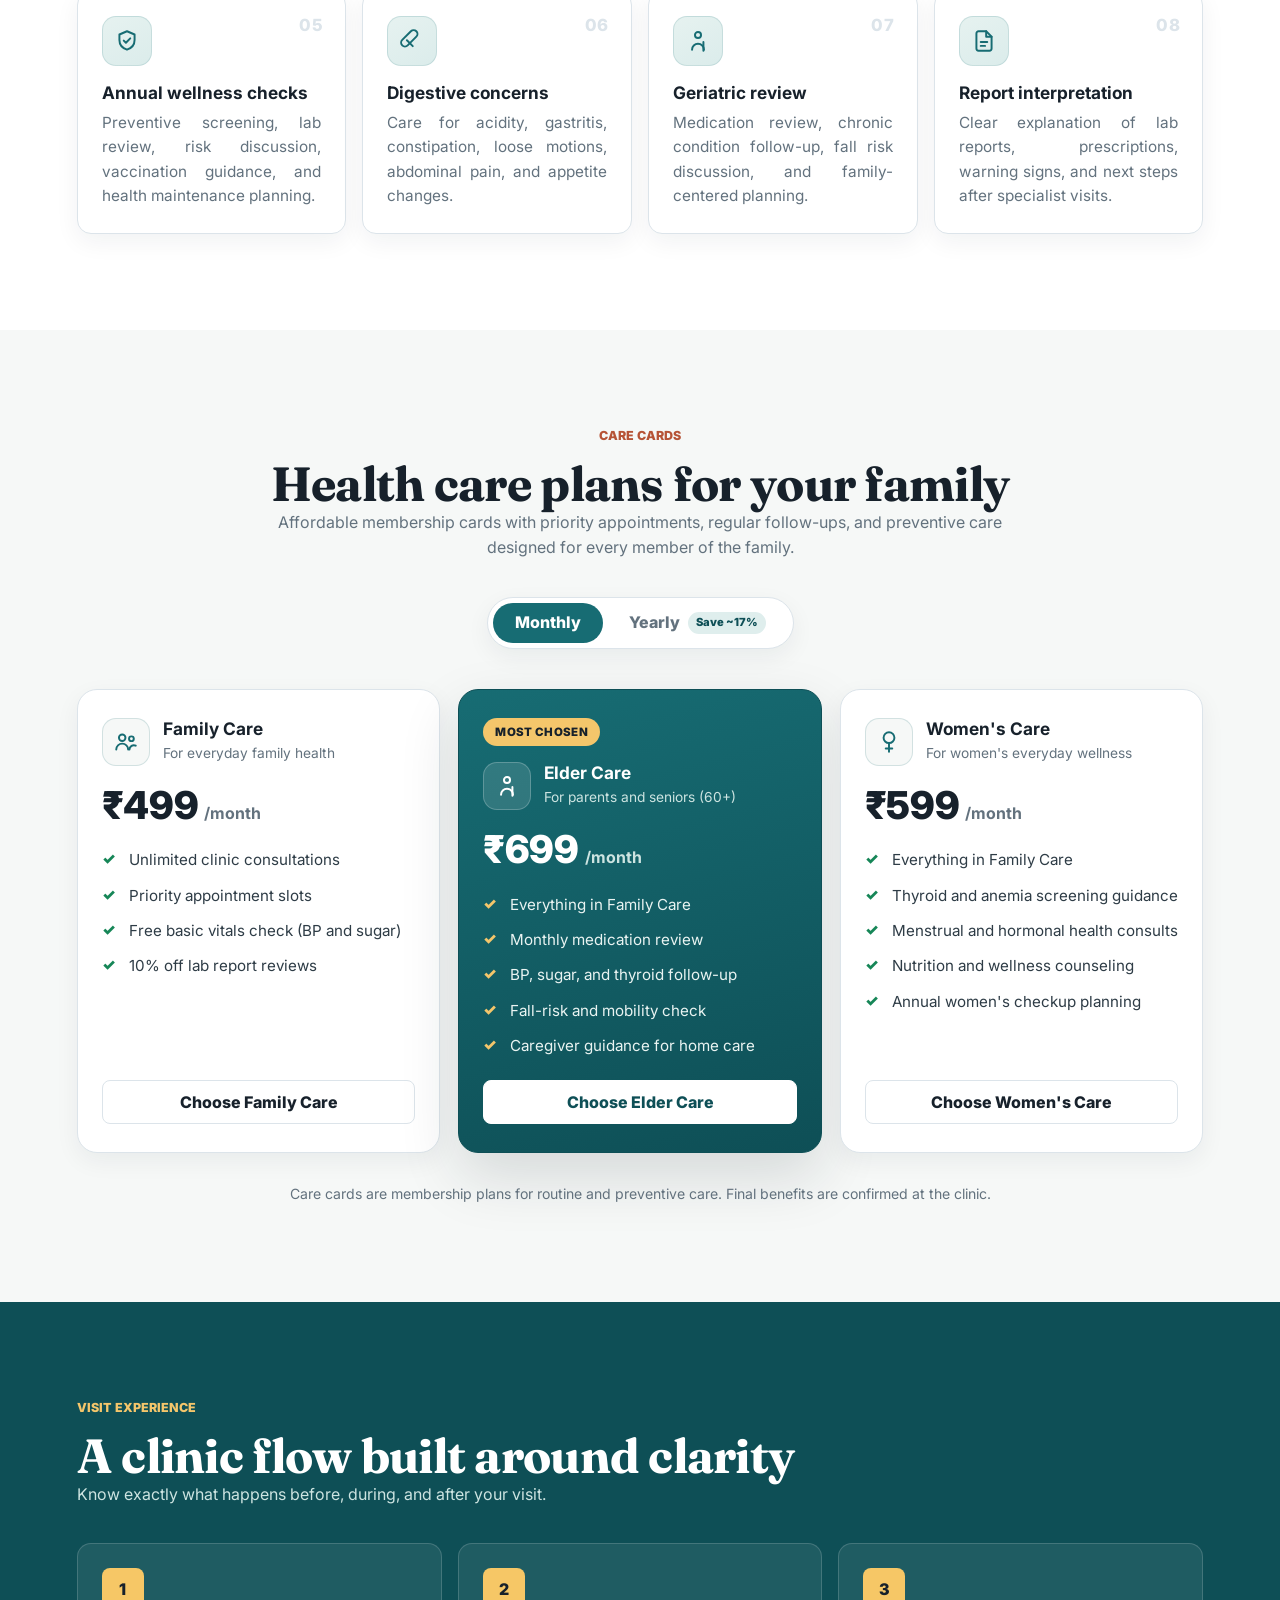
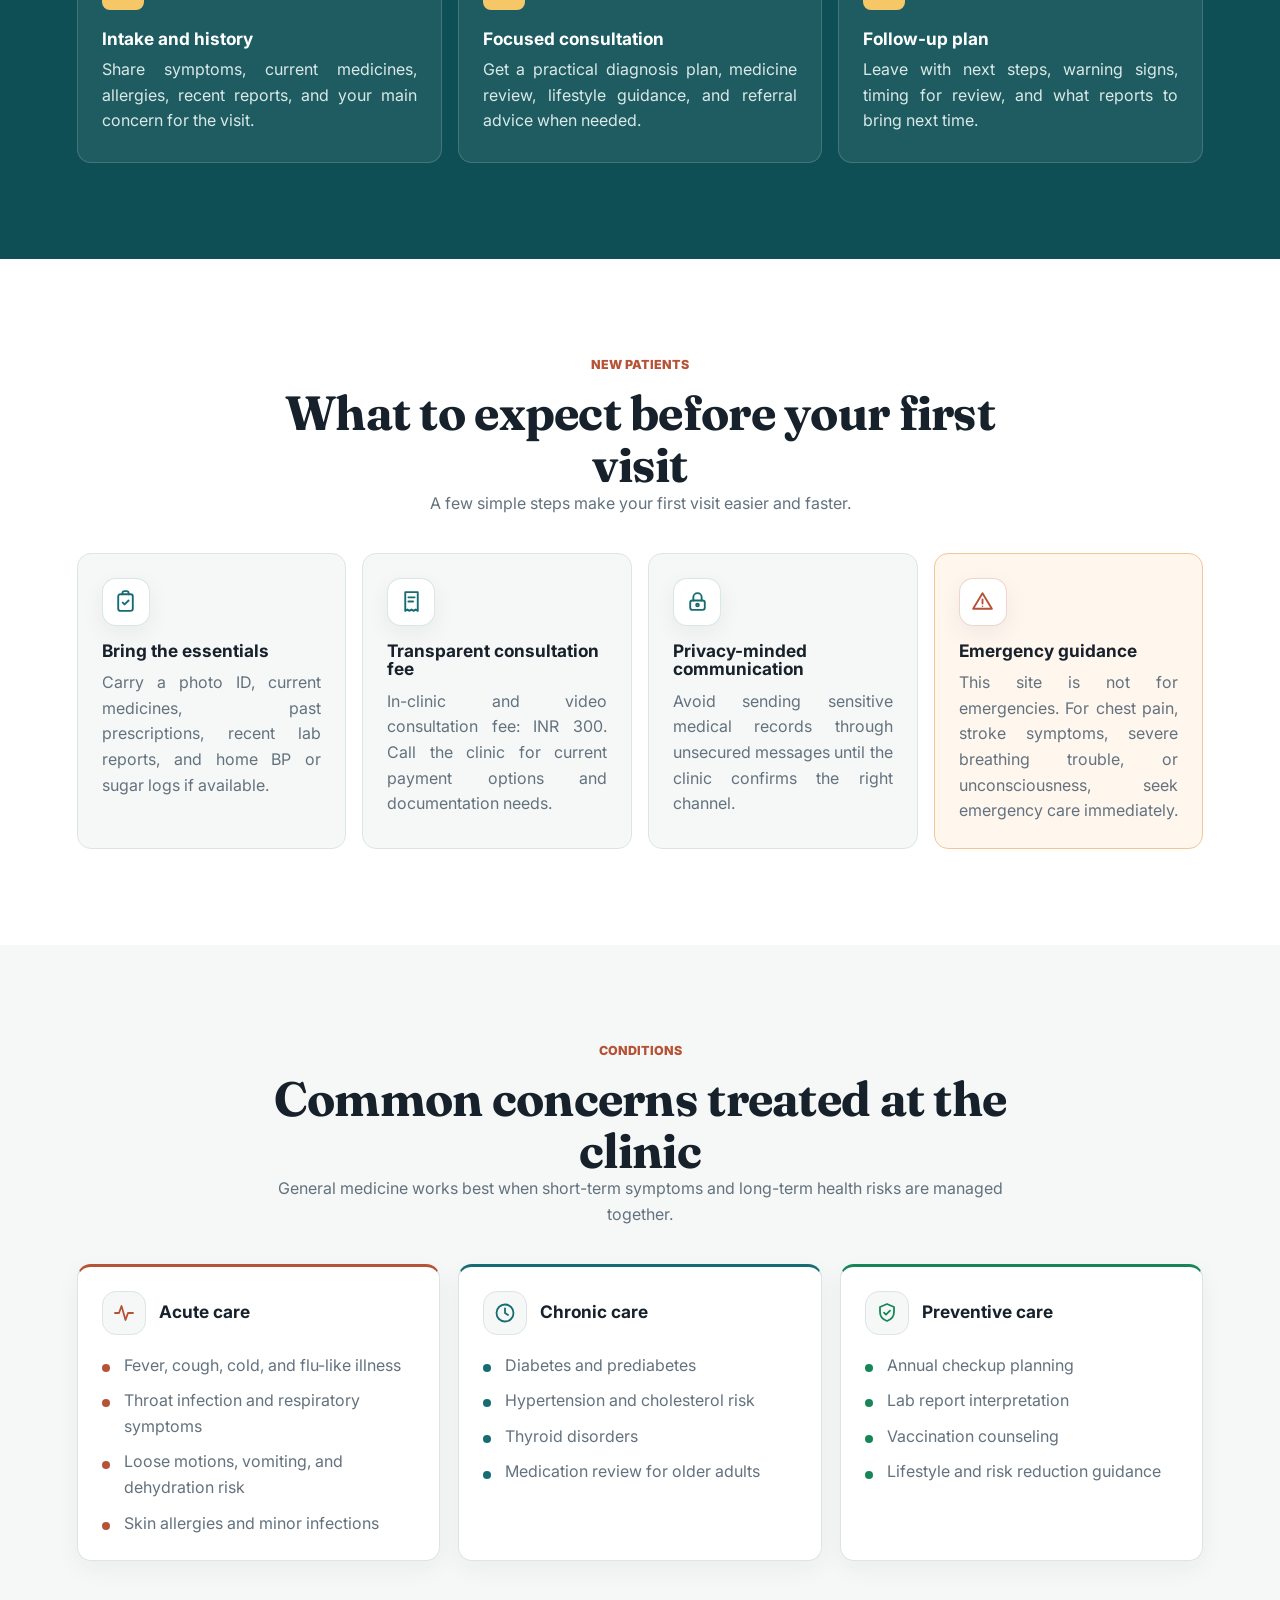
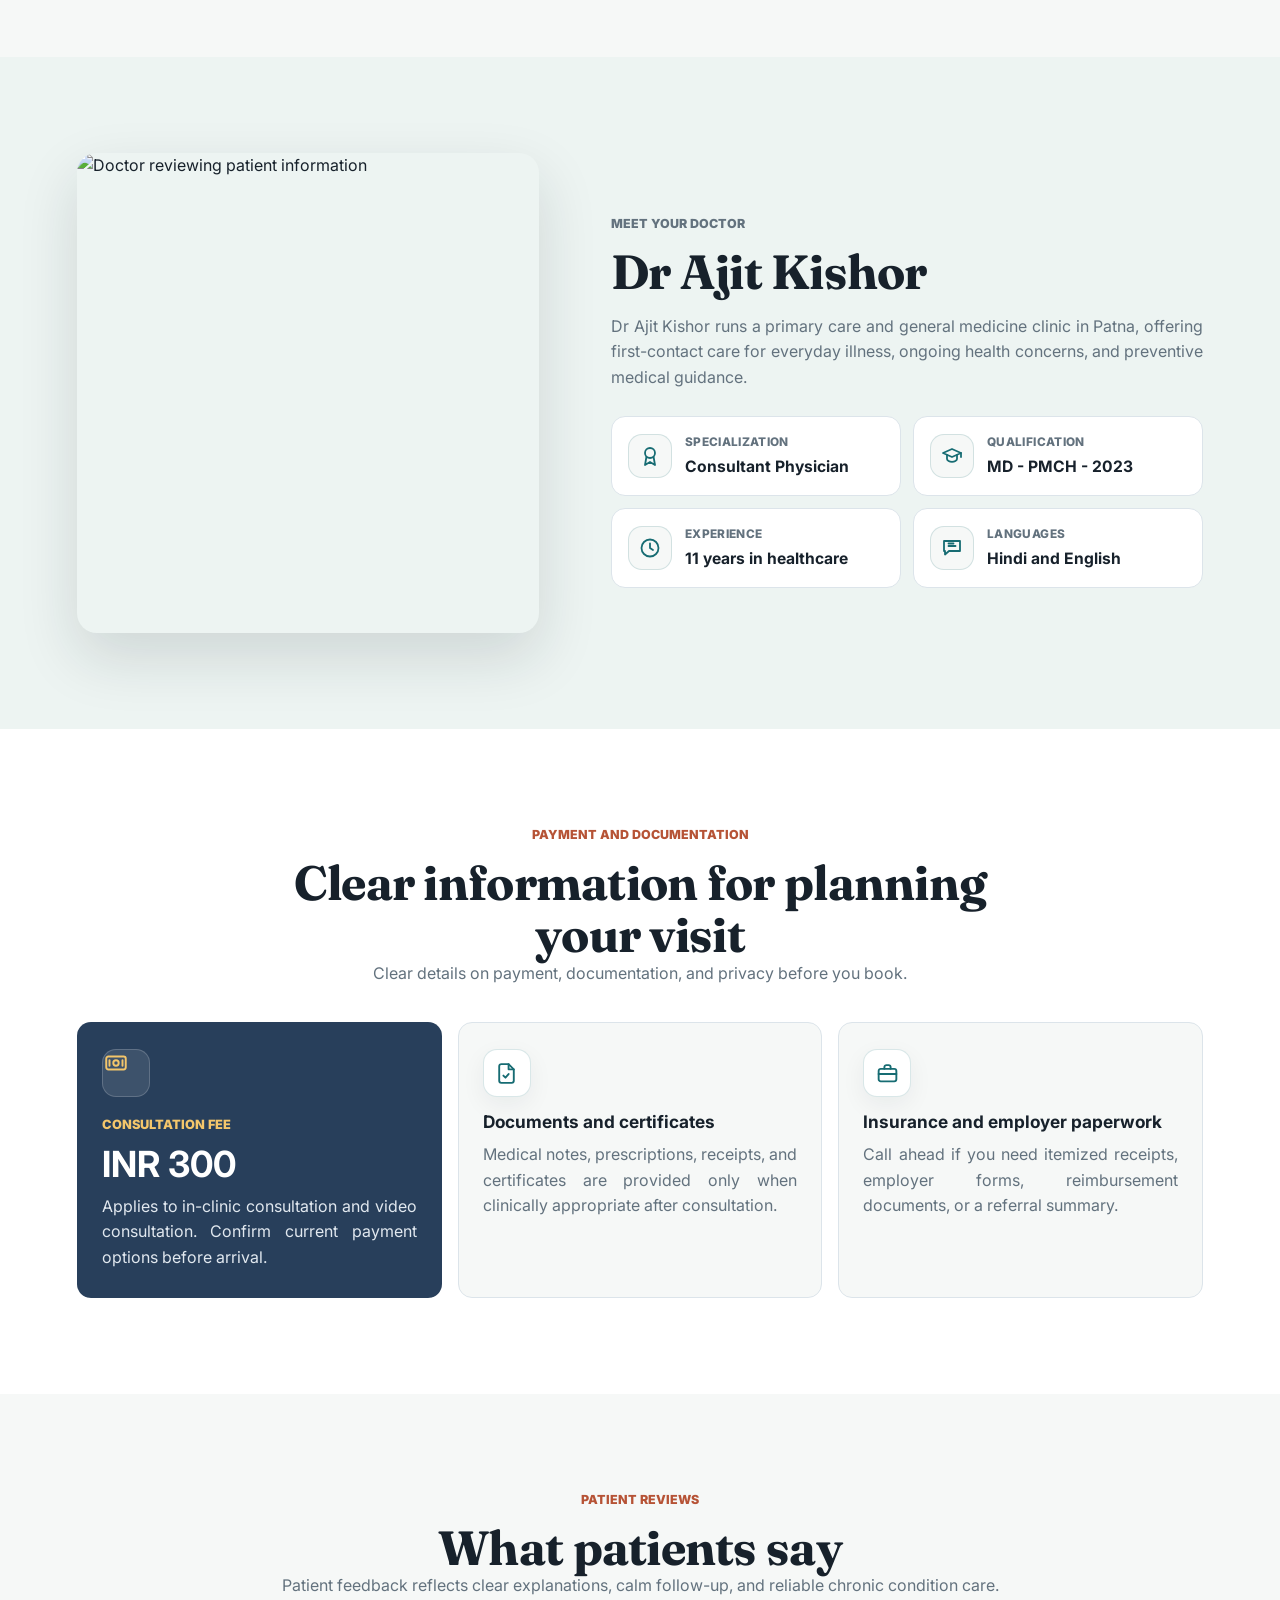
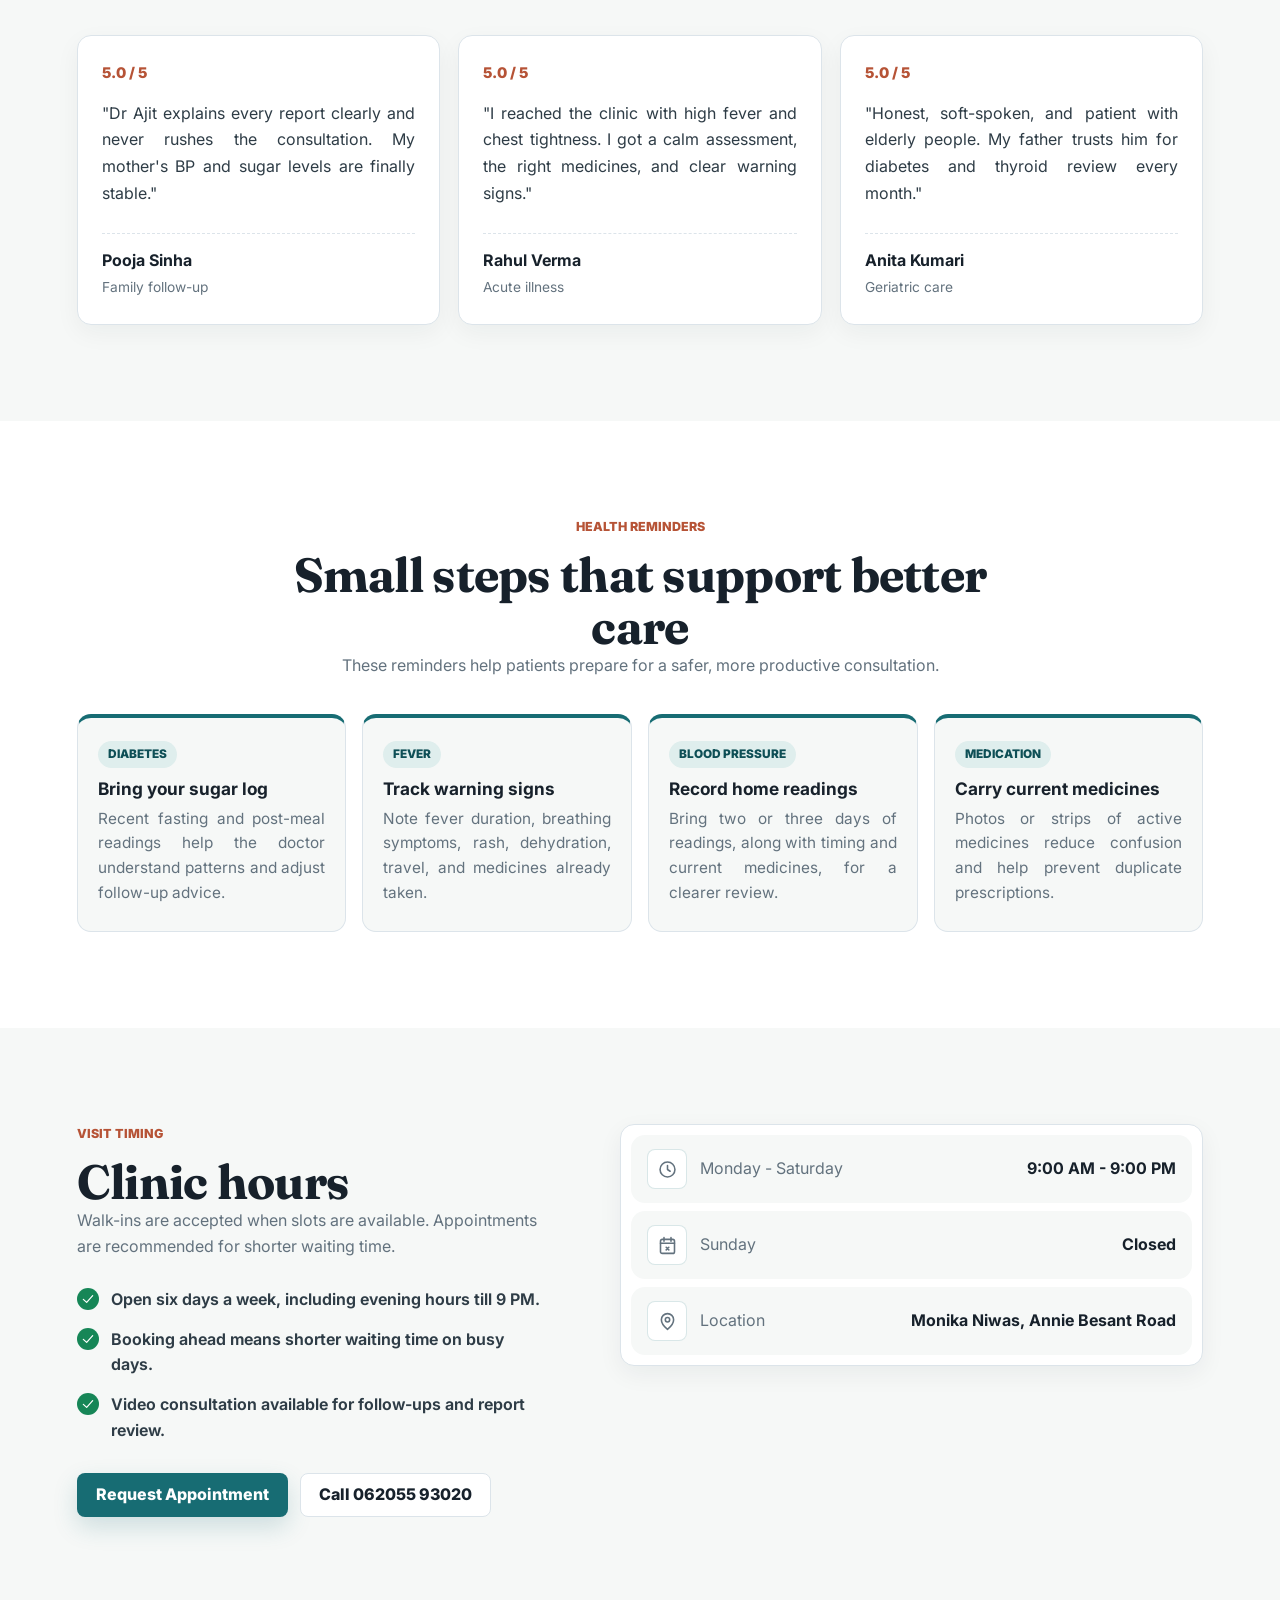
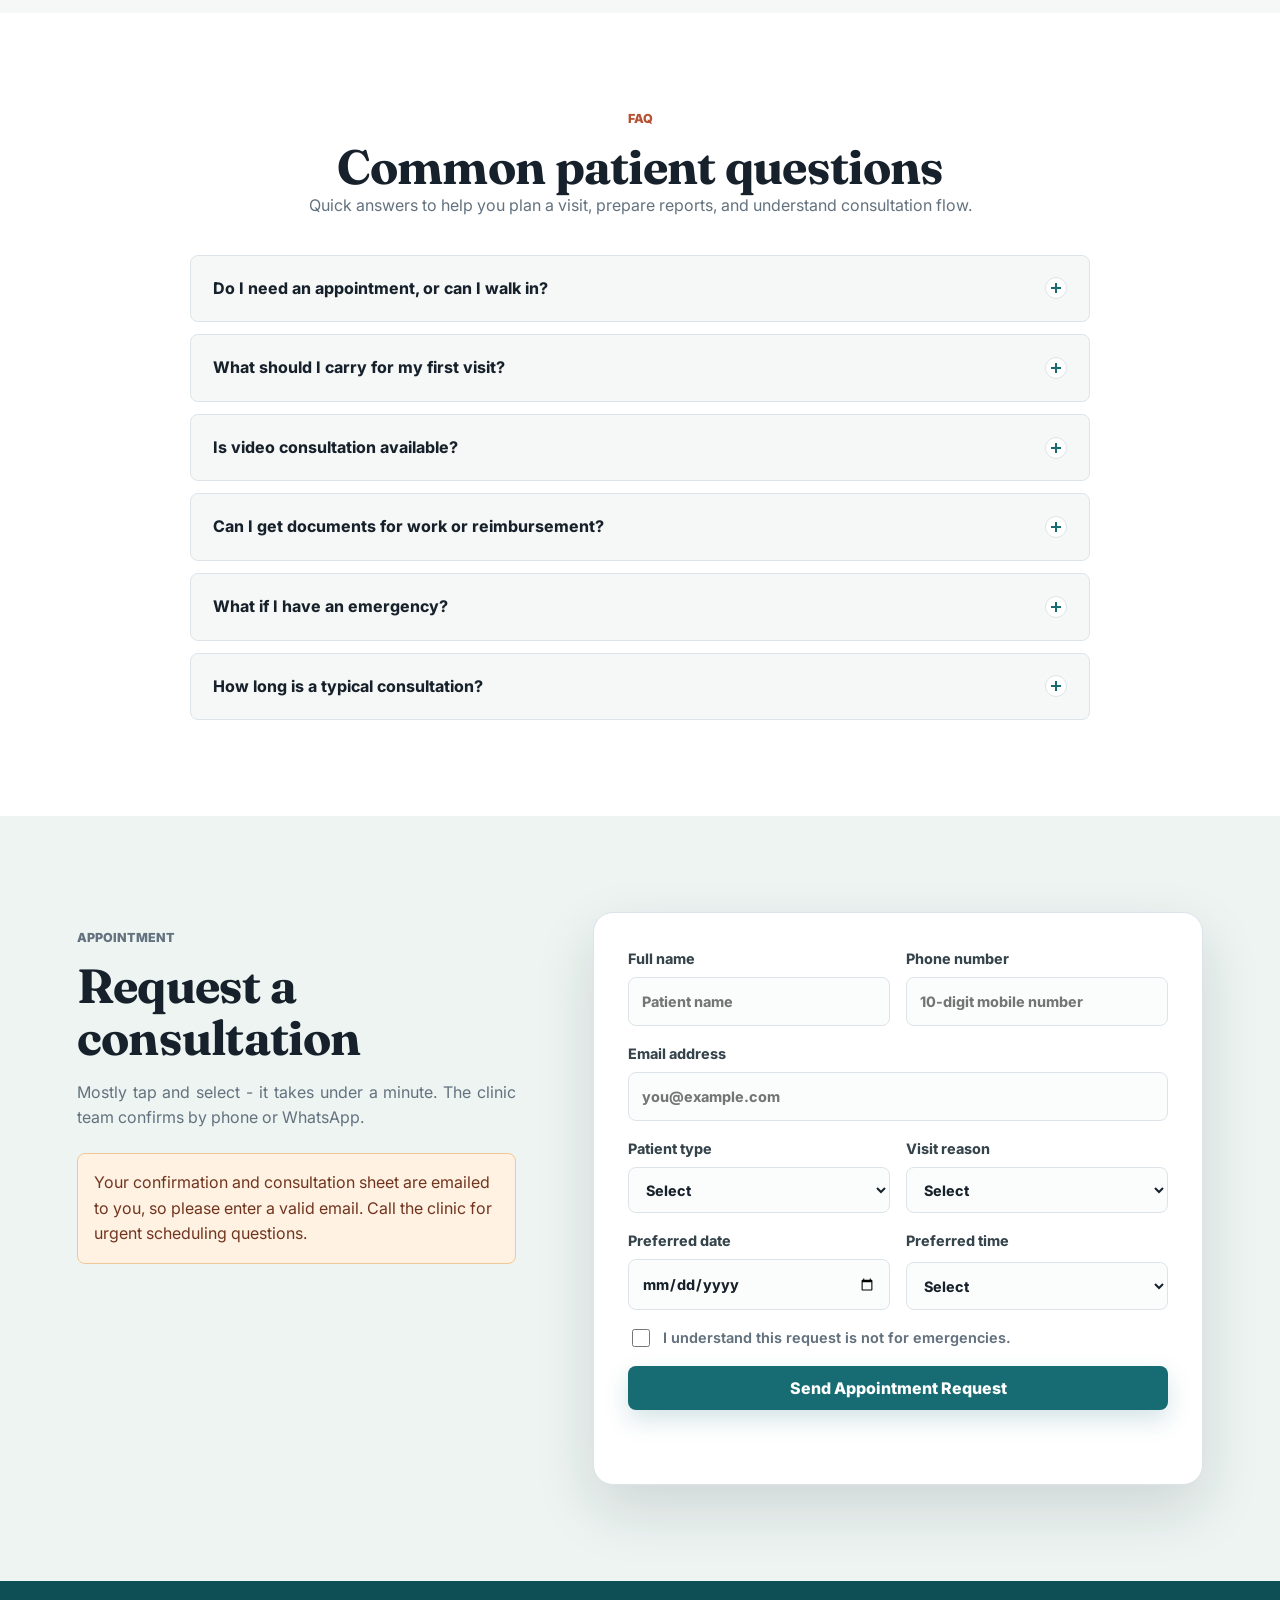
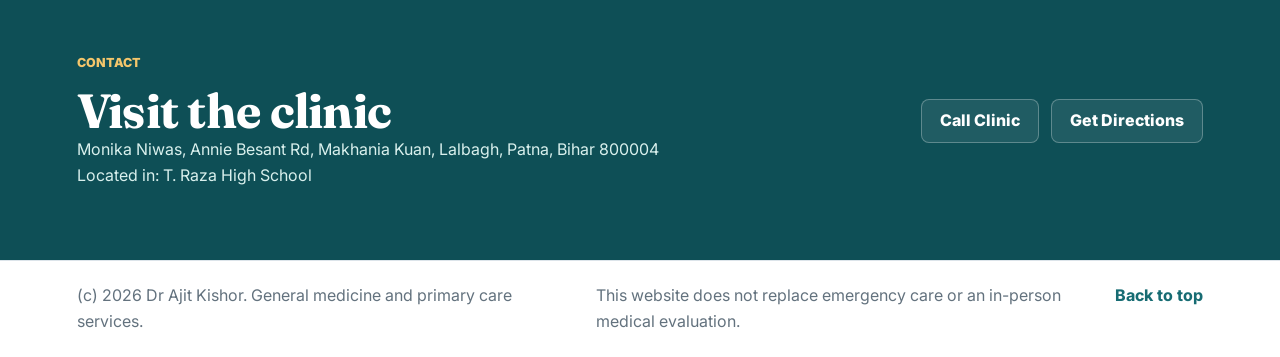
==== commit 48e21c38: "Redesign UI, add care plans, and email/PDF booking backend - Polish UI: web fonts, icons, hover stat" ====
--- a/index.html
+++ b/index.html
@@ -5,31 +5,55 @@
     <meta name="viewport" content="width=device-width, initial-scale=1.0" />
     <meta
       name="description"
-      content="Dr Ajit Kishor medical clinic in Patna, Bihar for general physician appointments, primary care, preventive health checks, and family medicine services."
+      content="Dr Ajit Kishor provides modern primary care, general medicine, preventive checkups, chronic condition follow-up, and same-day sick visits in Patna."
     />
-    <title>Dr Ajit Kishor | General Physician in Patna</title>
+    <title>Dr Ajit Kishor | Modern Primary Care Clinic</title>
+    <link rel="icon" type="image/png" href="assets/clinic-logo.png" />
     <link rel="preconnect" href="https://content.jdmagicbox.com" />
+    <link rel="preconnect" href="https://fonts.googleapis.com" />
+    <link rel="preconnect" href="https://fonts.gstatic.com" crossorigin />
+    <link
+      href="https://fonts.googleapis.com/css2?family=Inter:wght@400;500;600;700;800&family=Fraunces:opsz,wght@9..144,500;9..144,600&display=swap"
+      rel="stylesheet"
+    />
     <link rel="stylesheet" href="styles.css" />
   </head>
   <body>
+    <a class="skip-link" href="#main">Skip to content</a>
+
+    <div class="top-bar" aria-label="Clinic highlights">
+      <span>Same-day appointments when available</span>
+      <a href="tel:+916205593020">Call 062055 93020</a>
+      <span>Mon - Sat, 9:00 AM - 9:00 PM</span>
+    </div>
+
     <header class="site-header">
       <a class="brand" href="#home" aria-label="Dr Ajit Kishor home">
-        <span class="brand-mark">+</span>
+        <span class="brand-mark" aria-hidden="true">
+          <img src="assets/clinic-logo.png" alt="" />
+        </span>
         <span>
           <strong>Dr Ajit Kishor</strong>
-          <small>Medical clinic in Patna</small>
+          <small>Primary care and general medicine</small>
         </span>
       </a>
 
-      <button class="nav-toggle" type="button" aria-label="Open navigation" aria-expanded="false">
+      <button
+        class="nav-toggle"
+        type="button"
+        aria-label="Open navigation"
+        aria-expanded="false"
+        aria-controls="primaryNavigation"
+      >
         <span></span>
         <span></span>
         <span></span>
       </button>
 
-      <nav class="main-nav" aria-label="Primary navigation">
+      <nav class="main-nav" id="primaryNavigation" aria-label="Primary navigation">
         <a href="#services">Services</a>
-        <a href="#specialities">Specialities</a>
+        <a href="#care-plans">Plans</a>
+        <a href="#new-patients">New Patients</a>
         <a href="#doctor">Doctor</a>
         <a href="#reviews">Reviews</a>
         <a href="#faq">FAQ</a>
@@ -39,179 +63,363 @@
       <a class="header-cta" href="#appointment">Book Visit</a>
     </header>
 
-    <main id="home">
-      <section class="hero">
+    <main id="main">
+      <section class="hero" id="home">
         <div class="hero-copy">
-          <p class="eyebrow">General physician in Patna, Bihar</p>
-          <h1>Medical care for everyday health concerns.</h1>
+          <p class="eyebrow">Modern primary care clinic</p>
+          <h1>Organized care for everyday health and long-term wellness.</h1>
           <p class="hero-text">
-            Consult Dr Ajit Kishor for fever, infections, diabetes,
-            blood pressure, preventive checkups, and long-term health guidance.
+            Consult Dr Ajit Kishor for acute illness, diabetes, blood pressure,
+            thyroid care, preventive checkups, medication review, and practical
+            follow-up plans.
           </p>
 
           <div class="hero-actions">
-            <a class="btn primary" href="#appointment">Book Appointment</a>
+            <a class="btn primary" href="#appointment">Request Appointment</a>
             <a class="btn secondary" href="tel:+916205593020">Call Clinic</a>
           </div>
 
-          <div class="trust-strip" aria-label="Clinic highlights">
-            <span><strong>4.9</strong> Google rating</span>
-            <span><strong>13</strong> Google reviews</span>
-            <span><strong>11</strong> Years in healthcare</span>
+          <div class="hero-points" aria-label="Patient experience">
+            <span>Clear visit summaries</span>
+            <span>Same-day sick visits</span>
+            <span>Privacy-minded intake</span>
           </div>
         </div>
 
         <div class="hero-media" aria-label="Doctor consultation room">
           <img
             src="https://content.jdmagicbox.com/v2/comp/patna/y5/0612px612.x612.250401132856.y9y5/catalogue/dr-ajit-kishor-pmch-annie-besant-road-patna-general-physician-doctors-66883w10kl-250.jpg"
-            alt="General physician standing in a bright clinic"
+            alt="Dr Ajit Kishor in a clinic consultation setting"
           />
           <div class="availability-card">
-            <span class="status-dot"></span>
+            <span class="status-dot" aria-hidden="true"></span>
             <div>
-              <strong>Today</strong>
-              <p>Open · Closes 9:00 PM</p>
+              <strong>Open today</strong>
+              <p>Appointments and walk-ins when slots are available.</p>
             </div>
           </div>
         </div>
       </section>
 
-      <section class="section quick-actions" aria-label="Quick clinic actions">
+      <section class="quick-actions" aria-label="Quick clinic actions">
         <a href="tel:+916205593020" class="quick-card">
           <span>Call</span>
           <strong>062055 93020</strong>
         </a>
         <a href="#appointment" class="quick-card">
-          <span>Book Online</span>
+          <span>Appointment</span>
           <strong>Request your preferred slot</strong>
         </a>
         <a href="#hours" class="quick-card">
-          <span>Clinic Hours</span>
-          <strong>Open today until 9 PM</strong>
+          <span>Hours</span>
+          <strong>Mon - Sat, 9 AM - 9 PM</strong>
         </a>
-      </section>
-
-      <section class="section" id="services">
+        <a
+          href="https://www.google.com/maps/search/?api=1&amp;query=Monika%20niwas%2C%20Annie%20Besant%20Rd%2C%20Makhania%20Kuan%2C%20Lalbagh%2C%20Patna%2C%20Bihar%20800004"
+          class="quick-card"
+        >
+          <span>Directions</span>
+          <strong>Monika Niwas, Annie Besant Road</strong>
+        </a>
+      </section>
+
+      <section class="section services-section" id="services">
         <div class="section-heading">
           <p class="eyebrow">Care Areas</p>
-          <h2>General physician services</h2>
-          <p>
-            Practical, evidence-based care for common illnesses, ongoing conditions,
-            and preventive health needs.
+          <h2>Primary care services</h2>
+          <p>
+            Structured intake, focused clinical review, patient education, and a
+            clear plan for your next steps.
           </p>
         </div>
 
         <div class="services-grid">
           <article class="service-card">
-            <span class="service-icon">01</span>
-            <h3>Fever, cough & infections</h3>
-            <p>Diagnosis and treatment for seasonal fever, flu, throat infection, cough, cold, and body ache.</p>
+            <span class="service-num">01</span>
+            <span class="service-icon">
+              <svg viewBox="0 0 24 24" fill="none" stroke="currentColor" stroke-width="1.8" stroke-linecap="round" stroke-linejoin="round" aria-hidden="true"><path d="M10 13.4V5a2 2 0 1 1 4 0v8.4a3.5 3.5 0 1 1-4 0Z"/><line x1="12" y1="15" x2="12" y2="9"/></svg>
+            </span>
+            <h3>Same-day sick visits</h3>
+            <p>Evaluation for fever, cough, flu-like illness, infections, body ache, throat pain, and seasonal illness.</p>
           </article>
           <article class="service-card">
-            <span class="service-icon">02</span>
-            <h3>Diabetes & BP care</h3>
-            <p>Routine monitoring, medication review, lifestyle planning, and complication prevention.</p>
+            <span class="service-num">02</span>
+            <span class="service-icon">
+              <svg viewBox="0 0 24 24" fill="none" stroke="currentColor" stroke-width="1.8" stroke-linecap="round" stroke-linejoin="round" aria-hidden="true"><path d="M12 3.5s5.5 5.4 5.5 9.2A5.5 5.5 0 0 1 6.5 12.7C6.5 8.9 12 3.5 12 3.5Z"/></svg>
+            </span>
+            <h3>Diabetes care</h3>
+            <p>HbA1c review, medication planning, glucose logs, lifestyle counseling, and complication prevention.</p>
           </article>
           <article class="service-card">
-            <span class="service-icon">03</span>
+            <span class="service-num">03</span>
+            <span class="service-icon">
+              <svg viewBox="0 0 24 24" fill="none" stroke="currentColor" stroke-width="1.8" stroke-linecap="round" stroke-linejoin="round" aria-hidden="true"><path d="M12 20s-7-4.6-7-9.6A3.6 3.6 0 0 1 12 8a3.6 3.6 0 0 1 7 2.4c0 5-7 9.6-7 9.6Z"/><path d="M5.5 11.5h3l1.2-2.2 1.8 4 1.2-2.3h4"/></svg>
+            </span>
+            <h3>Blood pressure care</h3>
+            <p>BP tracking, cardiovascular risk review, medicine adjustment, and home monitoring guidance.</p>
+          </article>
+          <article class="service-card">
+            <span class="service-num">04</span>
+            <span class="service-icon">
+              <svg viewBox="0 0 24 24" fill="none" stroke="currentColor" stroke-width="1.8" stroke-linecap="round" stroke-linejoin="round" aria-hidden="true"><path d="M5 18a7 7 0 1 1 14 0"/><line x1="12" y1="18" x2="15.2" y2="12.8"/><circle cx="12" cy="18" r="1.1" fill="currentColor" stroke="none"/></svg>
+            </span>
+            <h3>Thyroid and metabolic care</h3>
+            <p>Thyroid report interpretation, follow-up plans, weight concerns, and metabolic health counseling.</p>
+          </article>
+          <article class="service-card">
+            <span class="service-num">05</span>
+            <span class="service-icon">
+              <svg viewBox="0 0 24 24" fill="none" stroke="currentColor" stroke-width="1.8" stroke-linecap="round" stroke-linejoin="round" aria-hidden="true"><path d="M12 3 5 6v5c0 4.5 3 7.6 7 9 4-1.4 7-4.5 7-9V6l-7-3Z"/><path d="m9 11.6 2 2 4-4"/></svg>
+            </span>
+            <h3>Annual wellness checks</h3>
+            <p>Preventive screening, lab review, risk discussion, vaccination guidance, and health maintenance planning.</p>
+          </article>
+          <article class="service-card">
+            <span class="service-num">06</span>
+            <span class="service-icon">
+              <svg viewBox="0 0 24 24" fill="none" stroke="currentColor" stroke-width="1.8" stroke-linecap="round" stroke-linejoin="round" aria-hidden="true"><path d="M8 16 16 8a3.5 3.5 0 0 0-5-5l-8 8a3.5 3.5 0 0 0 5 5Z"/><line x1="7.3" y1="11.3" x2="12.7" y2="16.7"/></svg>
+            </span>
             <h3>Digestive concerns</h3>
-            <p>Care for acidity, gastritis, loose motions, constipation, abdominal pain, and appetite issues.</p>
+            <p>Care for acidity, gastritis, constipation, loose motions, abdominal pain, and appetite changes.</p>
           </article>
           <article class="service-card">
-            <span class="service-icon">04</span>
-            <h3>Health checkups</h3>
-            <p>Preventive screening, annual wellness review, lab report interpretation, and risk counselling.</p>
+            <span class="service-num">07</span>
+            <span class="service-icon">
+              <svg viewBox="0 0 24 24" fill="none" stroke="currentColor" stroke-width="1.8" stroke-linecap="round" stroke-linejoin="round" aria-hidden="true"><circle cx="12" cy="6.5" r="2.8"/><path d="M6.5 20a5.5 5.5 0 0 1 11 0"/><line x1="17" y1="13" x2="17" y2="21"/></svg>
+            </span>
+            <h3>Geriatric review</h3>
+            <p>Medication review, chronic condition follow-up, fall risk discussion, and family-centered planning.</p>
           </article>
           <article class="service-card">
-            <span class="service-icon">05</span>
-            <h3>Family medicine</h3>
-            <p>Primary care for adults, elderly patients, and routine health concerns across the family.</p>
-          </article>
-          <article class="service-card">
-            <span class="service-icon">06</span>
-            <h3>Minor procedures</h3>
-            <p>Basic wound dressing, injections, nebulization guidance, and follow-up care after procedures.</p>
-          </article>
-        </div>
-      </section>
-
-      <section class="section specialities-section" id="specialities">
+            <span class="service-num">08</span>
+            <span class="service-icon">
+              <svg viewBox="0 0 24 24" fill="none" stroke="currentColor" stroke-width="1.8" stroke-linecap="round" stroke-linejoin="round" aria-hidden="true"><path d="M14 3H7a2 2 0 0 0-2 2v14a2 2 0 0 0 2 2h10a2 2 0 0 0 2-2V8Z"/><path d="M14 3v5h5"/><line x1="9" y1="13" x2="15" y2="13"/><line x1="9" y1="16.5" x2="13" y2="16.5"/></svg>
+            </span>
+            <h3>Report interpretation</h3>
+            <p>Clear explanation of lab reports, prescriptions, warning signs, and next steps after specialist visits.</p>
+          </article>
+        </div>
+      </section>
+
+      <section class="section plans-section" id="care-plans">
         <div class="section-heading">
-          <p class="eyebrow">Specialities</p>
-          <h2>Focus areas of clinical practice</h2>
-          <p>
-            Specialised medical attention across the conditions most commonly seen at the clinic.
-          </p>
-        </div>
-
-        <div class="specialities-grid">
-          <article class="speciality-card">
-            <span class="speciality-icon" aria-hidden="true">
-              <svg viewBox="0 0 24 24" fill="none" stroke="currentColor" stroke-width="1.6" stroke-linecap="round" stroke-linejoin="round">
-                <path d="M6 3v6a4 4 0 0 0 8 0V3" />
-                <path d="M10 13v3a4 4 0 0 0 8 0v-2" />
-                <circle cx="18" cy="14" r="2" />
-              </svg>
-            </span>
-            <h3>General Medicine</h3>
-            <p>First-contact diagnosis and treatment for everyday illnesses, infections, and undiagnosed symptoms.</p>
-          </article>
-
-          <article class="speciality-card">
-            <span class="speciality-icon" aria-hidden="true">
-              <svg viewBox="0 0 24 24" fill="none" stroke="currentColor" stroke-width="1.6" stroke-linecap="round" stroke-linejoin="round">
-                <path d="M12 3 6 11.5a6 6 0 1 0 12 0Z" />
-                <path d="M9.5 14a2.5 2.5 0 0 0 2.5 2.5" />
-              </svg>
-            </span>
-            <h3>Diabetes & Thyroid</h3>
-            <p>Sugar control plans, HbA1c review, thyroid management, and lifestyle counselling for long-term care.</p>
-          </article>
-
-          <article class="speciality-card">
-            <span class="speciality-icon" aria-hidden="true">
-              <svg viewBox="0 0 24 24" fill="none" stroke="currentColor" stroke-width="1.6" stroke-linecap="round" stroke-linejoin="round">
-                <path d="M20.8 6.6a5.5 5.5 0 0 0-9-1.7 5.5 5.5 0 0 0-9 1.7C1 11 6.5 16 12 21c5.5-5 11-10 8.8-14.4Z" />
-              </svg>
-            </span>
-            <h3>Hypertension & Cardiac Risk</h3>
-            <p>Blood pressure monitoring, lipid review, ECG referrals, and prevention of long-term heart complications.</p>
-          </article>
-
-          <article class="speciality-card">
-            <span class="speciality-icon" aria-hidden="true">
-              <svg viewBox="0 0 24 24" fill="none" stroke="currentColor" stroke-width="1.6" stroke-linecap="round" stroke-linejoin="round">
-                <path d="M12 4v9" />
-                <path d="M12 13c-2 0-3 1.5-3 4 0 2 1.5 3 3 3" />
-                <path d="M12 13c2 0 3 1.5 3 4 0 2-1.5 3-3 3" />
-                <path d="M9 7c-2 1-3 3-3 6" />
-                <path d="M15 7c2 1 3 3 3 6" />
-              </svg>
-            </span>
-            <h3>Respiratory Care</h3>
-            <p>Asthma, bronchitis, persistent cough, and post-viral breathing concerns with nebulization guidance.</p>
-          </article>
-
-          <article class="speciality-card">
-            <span class="speciality-icon" aria-hidden="true">
-              <svg viewBox="0 0 24 24" fill="none" stroke="currentColor" stroke-width="1.6" stroke-linecap="round" stroke-linejoin="round">
-                <path d="M12 3 4 6v6c0 5 3.5 8 8 9 4.5-1 8-4 8-9V6Z" />
-                <path d="m9 12 2 2 4-4" />
-              </svg>
-            </span>
-            <h3>Geriatric Care</h3>
-            <p>Coordinated care for older adults — multi-medicine review, mobility support, and family guidance.</p>
-          </article>
-
-          <article class="speciality-card">
-            <span class="speciality-icon" aria-hidden="true">
-              <svg viewBox="0 0 24 24" fill="none" stroke="currentColor" stroke-width="1.6" stroke-linecap="round" stroke-linejoin="round">
-                <circle cx="12" cy="12" r="9" />
-                <path d="M12 7v5l3 2" />
-              </svg>
-            </span>
-            <h3>Preventive Wellness</h3>
-            <p>Annual checkups, vaccination guidance, lab interpretation, and risk reduction for working adults.</p>
+          <p class="eyebrow">Care Cards</p>
+          <h2>Health care plans for your family</h2>
+          <p>
+            Affordable membership cards with priority appointments, regular
+            follow-ups, and preventive care designed for every member of the
+            family.
+          </p>
+        </div>
+
+        <div class="billing-toggle" role="group" aria-label="Billing period">
+          <button type="button" class="billing-option is-active" data-billing="monthly" aria-pressed="true">Monthly</button>
+          <button type="button" class="billing-option" data-billing="yearly" aria-pressed="false">
+            Yearly <span class="save-badge">Save ~17%</span>
+          </button>
+        </div>
+
+        <div class="plans-grid">
+          <article class="plan-card">
+            <div class="plan-head">
+              <span class="plan-icon">
+                <svg viewBox="0 0 24 24" fill="none" stroke="currentColor" stroke-width="1.8" stroke-linecap="round" stroke-linejoin="round" aria-hidden="true"><circle cx="8.5" cy="8" r="3"/><path d="M3 19a5.5 5.5 0 0 1 11 0"/><circle cx="17" cy="9" r="2.2"/><path d="M15.2 19a4 4 0 0 1 5.8-3.6"/></svg>
+              </span>
+              <div>
+                <h3>Family Care</h3>
+                <p class="plan-audience">For everyday family health</p>
+              </div>
+            </div>
+            <div class="plan-price">
+              <span class="plan-amount" data-monthly="499" data-yearly="4999">₹499</span>
+              <span class="plan-period">/month</span>
+            </div>
+            <ul class="plan-features">
+              <li>Unlimited clinic consultations</li>
+              <li>Priority appointment slots</li>
+              <li>Free basic vitals check (BP and sugar)</li>
+              <li>10% off lab report reviews</li>
+            </ul>
+            <a class="btn secondary full" href="#appointment">Choose Family Care</a>
+          </article>
+
+          <article class="plan-card featured">
+            <span class="plan-tag">Most chosen</span>
+            <div class="plan-head">
+              <span class="plan-icon">
+                <svg viewBox="0 0 24 24" fill="none" stroke="currentColor" stroke-width="1.8" stroke-linecap="round" stroke-linejoin="round" aria-hidden="true"><circle cx="12" cy="6.5" r="2.8"/><path d="M6.5 20a5.5 5.5 0 0 1 11 0"/><line x1="17" y1="13" x2="17" y2="21"/></svg>
+              </span>
+              <div>
+                <h3>Elder Care</h3>
+                <p class="plan-audience">For parents and seniors (60+)</p>
+              </div>
+            </div>
+            <div class="plan-price">
+              <span class="plan-amount" data-monthly="699" data-yearly="6999">₹699</span>
+              <span class="plan-period">/month</span>
+            </div>
+            <ul class="plan-features">
+              <li>Everything in Family Care</li>
+              <li>Monthly medication review</li>
+              <li>BP, sugar, and thyroid follow-up</li>
+              <li>Fall-risk and mobility check</li>
+              <li>Caregiver guidance for home care</li>
+            </ul>
+            <a class="btn full" href="#appointment">Choose Elder Care</a>
+          </article>
+
+          <article class="plan-card">
+            <div class="plan-head">
+              <span class="plan-icon">
+                <svg viewBox="0 0 24 24" fill="none" stroke="currentColor" stroke-width="1.8" stroke-linecap="round" stroke-linejoin="round" aria-hidden="true"><circle cx="12" cy="8" r="5"/><line x1="12" y1="13" x2="12" y2="21"/><line x1="9" y1="18" x2="15" y2="18"/></svg>
+              </span>
+              <div>
+                <h3>Women's Care</h3>
+                <p class="plan-audience">For women's everyday wellness</p>
+              </div>
+            </div>
+            <div class="plan-price">
+              <span class="plan-amount" data-monthly="599" data-yearly="5999">₹599</span>
+              <span class="plan-period">/month</span>
+            </div>
+            <ul class="plan-features">
+              <li>Everything in Family Care</li>
+              <li>Thyroid and anemia screening guidance</li>
+              <li>Menstrual and hormonal health consults</li>
+              <li>Nutrition and wellness counseling</li>
+              <li>Annual women's checkup planning</li>
+            </ul>
+            <a class="btn secondary full" href="#appointment">Choose Women's Care</a>
+          </article>
+        </div>
+
+        <p class="plans-note">
+          Care cards are membership plans for routine and preventive care. Final
+          benefits are confirmed at the clinic.
+        </p>
+      </section>
+
+      <section class="section experience-section" id="experience">
+        <div class="section-heading align-left">
+          <p class="eyebrow">Visit Experience</p>
+          <h2>A clinic flow built around clarity</h2>
+          <p>
+            Know exactly what happens before, during, and after your visit.
+          </p>
+        </div>
+
+        <div class="experience-grid">
+          <article class="experience-card">
+            <span>1</span>
+            <h3>Intake and history</h3>
+            <p>Share symptoms, current medicines, allergies, recent reports, and your main concern for the visit.</p>
+          </article>
+          <article class="experience-card">
+            <span>2</span>
+            <h3>Focused consultation</h3>
+            <p>Get a practical diagnosis plan, medicine review, lifestyle guidance, and referral advice when needed.</p>
+          </article>
+          <article class="experience-card">
+            <span>3</span>
+            <h3>Follow-up plan</h3>
+            <p>Leave with next steps, warning signs, timing for review, and what reports to bring next time.</p>
+          </article>
+        </div>
+      </section>
+
+      <section class="section new-patient-section" id="new-patients">
+        <div class="section-heading">
+          <p class="eyebrow">New Patients</p>
+          <h2>What to expect before your first visit</h2>
+          <p>
+            A few simple steps make your first visit easier and faster.
+          </p>
+        </div>
+
+        <div class="patient-grid">
+          <article class="patient-card">
+            <span class="patient-icon">
+              <svg viewBox="0 0 24 24" fill="none" stroke="currentColor" stroke-width="1.8" stroke-linecap="round" stroke-linejoin="round" aria-hidden="true"><rect x="5" y="5" width="14" height="16" rx="2"/><path d="M9 5V4a2 2 0 0 1 2-2h2a2 2 0 0 1 2 2v1"/><path d="m9.3 13 1.8 1.8L15 11"/></svg>
+            </span>
+            <h3>Bring the essentials</h3>
+            <p>Carry a photo ID, current medicines, past prescriptions, recent lab reports, and home BP or sugar logs if available.</p>
+          </article>
+          <article class="patient-card">
+            <span class="patient-icon">
+              <svg viewBox="0 0 24 24" fill="none" stroke="currentColor" stroke-width="1.8" stroke-linecap="round" stroke-linejoin="round" aria-hidden="true"><path d="M6 3h12v18l-2-1.3-2 1.3-2-1.3-2 1.3-2-1.3L6 21Z"/><line x1="9" y1="8" x2="15" y2="8"/><line x1="9" y1="12" x2="13.5" y2="12"/></svg>
+            </span>
+            <h3>Transparent consultation fee</h3>
+            <p>In-clinic and video consultation fee: INR 300. Call the clinic for current payment options and documentation needs.</p>
+          </article>
+          <article class="patient-card">
+            <span class="patient-icon">
+              <svg viewBox="0 0 24 24" fill="none" stroke="currentColor" stroke-width="1.8" stroke-linecap="round" stroke-linejoin="round" aria-hidden="true"><rect x="5" y="11" width="14" height="9" rx="2"/><path d="M8 11V8a4 4 0 0 1 8 0v3"/><circle cx="12" cy="15.4" r="1.3"/></svg>
+            </span>
+            <h3>Privacy-minded communication</h3>
+            <p>Avoid sending sensitive medical records through unsecured messages until the clinic confirms the right channel.</p>
+          </article>
+          <article class="patient-card alert">
+            <span class="patient-icon">
+              <svg viewBox="0 0 24 24" fill="none" stroke="currentColor" stroke-width="1.8" stroke-linecap="round" stroke-linejoin="round" aria-hidden="true"><path d="M12 4 3 19h18Z"/><line x1="12" y1="10" x2="12" y2="14"/><circle cx="12" cy="16.6" r="0.7" fill="currentColor" stroke="none"/></svg>
+            </span>
+            <h3>Emergency guidance</h3>
+            <p>This site is not for emergencies. For chest pain, stroke symptoms, severe breathing trouble, or unconsciousness, seek emergency care immediately.</p>
+          </article>
+        </div>
+      </section>
+
+      <section class="section conditions-section" id="conditions">
+        <div class="section-heading">
+          <p class="eyebrow">Conditions</p>
+          <h2>Common concerns treated at the clinic</h2>
+          <p>
+            General medicine works best when short-term symptoms and long-term
+            health risks are managed together.
+          </p>
+        </div>
+
+        <div class="condition-groups">
+          <article class="acute">
+            <div class="condition-head">
+              <span class="condition-icon">
+                <svg viewBox="0 0 24 24" fill="none" stroke="currentColor" stroke-width="1.8" stroke-linecap="round" stroke-linejoin="round" aria-hidden="true"><path d="M3 12h4l2.5-7 4 14L16 12h5"/></svg>
+              </span>
+              <h3>Acute care</h3>
+            </div>
+            <ul>
+              <li>Fever, cough, cold, and flu-like illness</li>
+              <li>Throat infection and respiratory symptoms</li>
+              <li>Loose motions, vomiting, and dehydration risk</li>
+              <li>Skin allergies and minor infections</li>
+            </ul>
+          </article>
+          <article class="chronic">
+            <div class="condition-head">
+              <span class="condition-icon">
+                <svg viewBox="0 0 24 24" fill="none" stroke="currentColor" stroke-width="1.8" stroke-linecap="round" stroke-linejoin="round" aria-hidden="true"><circle cx="12" cy="12" r="8.5"/><path d="M12 7.5V12l3 2"/></svg>
+              </span>
+              <h3>Chronic care</h3>
+            </div>
+            <ul>
+              <li>Diabetes and prediabetes</li>
+              <li>Hypertension and cholesterol risk</li>
+              <li>Thyroid disorders</li>
+              <li>Medication review for older adults</li>
+            </ul>
+          </article>
+          <article class="preventive">
+            <div class="condition-head">
+              <span class="condition-icon">
+                <svg viewBox="0 0 24 24" fill="none" stroke="currentColor" stroke-width="1.8" stroke-linecap="round" stroke-linejoin="round" aria-hidden="true"><path d="M12 3 5 6v5c0 4.5 3 7.6 7 9 4-1.4 7-4.5 7-9V6l-7-3Z"/><path d="m9 11.6 2 2 4-4"/></svg>
+              </span>
+              <h3>Preventive care</h3>
+            </div>
+            <ul>
+              <li>Annual checkup planning</li>
+              <li>Lab report interpretation</li>
+              <li>Vaccination counseling</li>
+              <li>Lifestyle and risk reduction guidance</li>
+            </ul>
           </article>
         </div>
       </section>
@@ -220,66 +428,91 @@
         <div class="doctor-image">
           <img
             src="https://content.jdmagicbox.com/v2/comp/patna/y5/0612px612.x612.250401132856.y9y5/catalogue/dr-ajit-kishor-pmch-annie-besant-road-patna-general-physician-doctors-66883w10kl-250.jpg"
-            alt="Doctor reviewing a patient chart"
+            alt="Doctor reviewing patient information"
           />
         </div>
         <div class="doctor-copy">
           <p class="eyebrow">Meet Your Doctor</p>
           <h2>Dr Ajit Kishor</h2>
           <p>
-            Dr Ajit Kishor runs a medical clinic in Patna, Bihar, offering reliable
-            first-contact care for common illnesses, ongoing health concerns, and
-            preventive medical guidance.
+            Dr Ajit Kishor runs a primary care and general medicine clinic in
+            Patna, offering first-contact care for everyday illness, ongoing
+            health concerns, and preventive medical guidance.
           </p>
           <ul class="doctor-list">
-            <li>Specialization: Consultant Physician</li>
-            <li>Qualification: MD - PMCH - 2023</li>
-            <li>Chronic disease care for diabetes, thyroid, and hypertension</li>
-            <li>Preventive screening and annual health checkup planning</li>
+            <li>
+              <span class="doctor-stat-icon">
+                <svg viewBox="0 0 24 24" fill="none" stroke="currentColor" stroke-width="1.8" stroke-linecap="round" stroke-linejoin="round" aria-hidden="true"><circle cx="12" cy="9" r="5"/><path d="m8.4 13-1.4 8 5-3 5 3-1.4-8"/></svg>
+              </span>
+              <div>
+                <span class="doctor-stat-label">Specialization</span>
+                <strong>Consultant Physician</strong>
+              </div>
+            </li>
+            <li>
+              <span class="doctor-stat-icon">
+                <svg viewBox="0 0 24 24" fill="none" stroke="currentColor" stroke-width="1.8" stroke-linecap="round" stroke-linejoin="round" aria-hidden="true"><path d="M3 9l9-4 9 4-9 4-9-4Z"/><path d="M7 11v4c0 1.4 2.5 2.8 5 2.8s5-1.4 5-2.8v-4"/><path d="M21 9v4"/></svg>
+              </span>
+              <div>
+                <span class="doctor-stat-label">Qualification</span>
+                <strong>MD - PMCH - 2023</strong>
+              </div>
+            </li>
+            <li>
+              <span class="doctor-stat-icon">
+                <svg viewBox="0 0 24 24" fill="none" stroke="currentColor" stroke-width="1.8" stroke-linecap="round" stroke-linejoin="round" aria-hidden="true"><circle cx="12" cy="12" r="8.5"/><path d="M12 7.5V12l3 2"/></svg>
+              </span>
+              <div>
+                <span class="doctor-stat-label">Experience</span>
+                <strong>11 years in healthcare</strong>
+              </div>
+            </li>
+            <li>
+              <span class="doctor-stat-icon">
+                <svg viewBox="0 0 24 24" fill="none" stroke="currentColor" stroke-width="1.8" stroke-linecap="round" stroke-linejoin="round" aria-hidden="true"><path d="M4 5h16v10H9l-4 3.5V15H4Z"/><path d="M8.5 10h7M8.5 7.5h5"/></svg>
+              </span>
+              <div>
+                <span class="doctor-stat-label">Languages</span>
+                <strong>Hindi and English</strong>
+              </div>
+            </li>
           </ul>
         </div>
       </section>
 
-      <section class="section quick-info-section" id="quick-info">
+      <section class="section payment-section" id="payment">
         <div class="section-heading">
-          <p class="eyebrow">Quick Information</p>
-          <h2>Consultation details</h2>
-          <p>Key clinic information for patients planning a visit or online consultation.</p>
-        </div>
-
-        <div class="info-grid">
-          <article class="info-card">
-            <span>Specialization</span>
-            <strong>Consultant Physician</strong>
-          </article>
-          <article class="info-card">
+          <p class="eyebrow">Payment And Documentation</p>
+          <h2>Clear information for planning your visit</h2>
+          <p>
+            Clear details on payment, documentation, and privacy before you book.
+          </p>
+        </div>
+
+        <div class="payment-grid">
+          <article class="payment-card emphasis">
+            <span class="payment-fee-icon">
+              <svg viewBox="0 0 24 24" fill="none" stroke="currentColor" stroke-width="1.8" stroke-linecap="round" stroke-linejoin="round" aria-hidden="true"><rect x="3" y="6" width="18" height="12" rx="2"/><circle cx="12" cy="12" r="2.5"/><path d="M6 9.5v5M18 9.5v5"/></svg>
+            </span>
             <span>Consultation Fee</span>
-            <strong>₹ 300</strong>
-          </article>
-          <article class="info-card">
-            <span>Languages Spoken</span>
-            <strong>Hindi, English</strong>
-          </article>
-          <article class="info-card">
-            <span>Qualification</span>
-            <strong>MD - PMCH - 2023</strong>
-          </article>
-          <article class="info-card">
-            <span>Video Consultation</span>
-            <strong>₹ 300</strong>
-          </article>
-          <article class="info-card">
-            <span>Year of Experience</span>
-            <strong>11 Years in Healthcare</strong>
-          </article>
-        </div>
-
-        <!-- <p class="source-line">
-          Source:
-          <a href="https://www.justdial.com/Patna/Dr-Ajit-Kishor-PMCH-Opposite-Patna-College-Near-Razza-High-School-Annie-Besant-Road/0612PX612-X612-250401132856-Y9Y5_BZDET">
-            Justdial.com
-          </a>
-        </p> -->
+            <strong>INR 300</strong>
+            <p>Applies to in-clinic consultation and video consultation. Confirm current payment options before arrival.</p>
+          </article>
+          <article class="payment-card">
+            <span class="payment-icon">
+              <svg viewBox="0 0 24 24" fill="none" stroke="currentColor" stroke-width="1.8" stroke-linecap="round" stroke-linejoin="round" aria-hidden="true"><path d="M14 3H7a2 2 0 0 0-2 2v14a2 2 0 0 0 2 2h10a2 2 0 0 0 2-2V8Z"/><path d="M14 3v5h5"/><path d="m9 14 2 2 3-3.5"/></svg>
+            </span>
+            <h3>Documents and certificates</h3>
+            <p>Medical notes, prescriptions, receipts, and certificates are provided only when clinically appropriate after consultation.</p>
+          </article>
+          <article class="payment-card">
+            <span class="payment-icon">
+              <svg viewBox="0 0 24 24" fill="none" stroke="currentColor" stroke-width="1.8" stroke-linecap="round" stroke-linejoin="round" aria-hidden="true"><rect x="3.5" y="7.5" width="17" height="12" rx="2"/><path d="M9 7.5V6a2 2 0 0 1 2-2h2a2 2 0 0 1 2 2v1.5"/><path d="M3.5 12.5h17"/></svg>
+            </span>
+            <h3>Insurance and employer paperwork</h3>
+            <p>Call ahead if you need itemized receipts, employer forms, reimbursement documents, or a referral summary.</p>
+          </article>
+        </div>
       </section>
 
       <section class="section testimonials-section" id="reviews">
@@ -287,41 +520,42 @@
           <p class="eyebrow">Patient Reviews</p>
           <h2>What patients say</h2>
           <p>
-            A 4.9★ Google rating reflects the experience of patients across general consultation, chronic disease care, and family medicine.
+            Patient feedback reflects clear explanations, calm follow-up, and
+            reliable chronic condition care.
           </p>
         </div>
 
         <div class="testimonials-grid">
           <article class="testimonial-card">
-            <div class="rating" aria-label="5 out of 5 stars">★★★★★</div>
+            <div class="rating" aria-label="5 out of 5 rating">5.0 / 5</div>
             <p>
-              "Dr Ajit explains every report clearly and never rushes the consultation. My mother's BP and sugar levels are finally stable after years of unclear advice elsewhere."
+              "Dr Ajit explains every report clearly and never rushes the consultation. My mother's BP and sugar levels are finally stable."
             </p>
             <footer>
               <strong>Pooja Sinha</strong>
-              <span>Family follow-up · Patna</span>
+              <span>Family follow-up</span>
             </footer>
           </article>
 
           <article class="testimonial-card">
-            <div class="rating" aria-label="5 out of 5 stars">★★★★★</div>
+            <div class="rating" aria-label="5 out of 5 rating">5.0 / 5</div>
             <p>
-              "Reached the clinic with high fever and chest tightness. Got a calm assessment, the right medicines, and clear instructions on warning signs. Recovered in three days."
+              "I reached the clinic with high fever and chest tightness. I got a calm assessment, the right medicines, and clear warning signs."
             </p>
             <footer>
               <strong>Rahul Verma</strong>
-              <span>Acute illness · Lalbagh</span>
+              <span>Acute illness</span>
             </footer>
           </article>
 
           <article class="testimonial-card">
-            <div class="rating" aria-label="5 out of 5 stars">★★★★★</div>
+            <div class="rating" aria-label="5 out of 5 rating">5.0 / 5</div>
             <p>
-              "Honest, soft-spoken, and patient with elderly people. My father trusts him completely for his diabetes and thyroid review every month."
+              "Honest, soft-spoken, and patient with elderly people. My father trusts him for diabetes and thyroid review every month."
             </p>
             <footer>
               <strong>Anita Kumari</strong>
-              <span>Geriatric care · Makhania Kuan</span>
+              <span>Geriatric care</span>
             </footer>
           </article>
         </div>
@@ -329,58 +563,94 @@
 
       <section class="section tips-section" id="tips">
         <div class="section-heading">
-          <p class="eyebrow">Patient Education</p>
-          <h2>Everyday health tips</h2>
-          <p>Short, doctor-approved guidance for the most common questions raised at the clinic.</p>
+          <p class="eyebrow">Health Reminders</p>
+          <h2>Small steps that support better care</h2>
+          <p>
+            These reminders help patients prepare for a safer, more productive
+            consultation.
+          </p>
         </div>
 
         <div class="tips-grid">
           <article class="tip-card">
             <span class="tip-tag">Diabetes</span>
-            <h3>Fasting sugar above 130?</h3>
-            <p>Don't skip your morning dose. Walk for 20 minutes after breakfast and recheck after three days. Bring the log to your next visit.</p>
+            <h3>Bring your sugar log</h3>
+            <p>Recent fasting and post-meal readings help the doctor understand patterns and adjust follow-up advice.</p>
           </article>
           <article class="tip-card">
             <span class="tip-tag">Fever</span>
-            <h3>When fever needs review</h3>
-            <p>Persistent fever beyond 72 hours, breathlessness, or rash should be examined the same day. Avoid self-prescribing antibiotics.</p>
+            <h3>Track warning signs</h3>
+            <p>Note fever duration, breathing symptoms, rash, dehydration, travel, and medicines already taken.</p>
           </article>
           <article class="tip-card">
             <span class="tip-tag">Blood Pressure</span>
-            <h3>Measuring BP correctly</h3>
-            <p>Sit quietly for 5 minutes, feet on floor, arm at heart level. Take two readings a minute apart and record both for review.</p>
+            <h3>Record home readings</h3>
+            <p>Bring two or three days of readings, along with timing and current medicines, for a clearer review.</p>
           </article>
           <article class="tip-card">
-            <span class="tip-tag">Acidity</span>
-            <h3>Recurring acidity?</h3>
-            <p>Avoid late dinners, fried food, and habitual painkiller use. If symptoms persist beyond two weeks, schedule an evaluation.</p>
+            <span class="tip-tag">Medication</span>
+            <h3>Carry current medicines</h3>
+            <p>Photos or strips of active medicines reduce confusion and help prevent duplicate prescriptions.</p>
           </article>
         </div>
       </section>
 
       <section class="section split-section" id="hours">
-        <div class="section-heading align-left">
-          <p class="eyebrow">Visit Timing</p>
-          <h2>Clinic hours</h2>
-          <p>Walk-ins are accepted when slots are available. Appointments are recommended for shorter waiting time.</p>
+        <div class="hours-intro">
+          <div class="section-heading align-left">
+            <p class="eyebrow">Visit Timing</p>
+            <h2>Clinic hours</h2>
+            <p>Walk-ins are accepted when slots are available. Appointments are recommended for shorter waiting time.</p>
+          </div>
+
+          <ul class="hours-highlights">
+            <li>
+              <svg viewBox="0 0 24 24" fill="none" stroke="currentColor" stroke-width="1.8" stroke-linecap="round" stroke-linejoin="round" aria-hidden="true"><path d="M5 12.5 10 17l9-10"/></svg>
+              Open six days a week, including evening hours till 9 PM.
+            </li>
+            <li>
+              <svg viewBox="0 0 24 24" fill="none" stroke="currentColor" stroke-width="1.8" stroke-linecap="round" stroke-linejoin="round" aria-hidden="true"><path d="M5 12.5 10 17l9-10"/></svg>
+              Booking ahead means shorter waiting time on busy days.
+            </li>
+            <li>
+              <svg viewBox="0 0 24 24" fill="none" stroke="currentColor" stroke-width="1.8" stroke-linecap="round" stroke-linejoin="round" aria-hidden="true"><path d="M5 12.5 10 17l9-10"/></svg>
+              Video consultation available for follow-ups and report review.
+            </li>
+          </ul>
+
+          <div class="hours-actions">
+            <a class="btn primary" href="#appointment">Request Appointment</a>
+            <a class="btn secondary" href="tel:+916205593020">Call 062055 93020</a>
+          </div>
         </div>
 
         <div class="hours-panel">
           <div class="time-row">
-            <span>Monday - Saturday</span>
+            <div class="time-main">
+              <span class="time-icon">
+                <svg viewBox="0 0 24 24" fill="none" stroke="currentColor" stroke-width="1.8" stroke-linecap="round" stroke-linejoin="round" aria-hidden="true"><circle cx="12" cy="12" r="8.5"/><path d="M12 7.5V12l3 2"/></svg>
+              </span>
+              <span>Monday - Saturday</span>
+            </div>
             <strong>9:00 AM - 9:00 PM</strong>
           </div>
           <div class="time-row">
-            <span>Sunday</span>
+            <div class="time-main">
+              <span class="time-icon">
+                <svg viewBox="0 0 24 24" fill="none" stroke="currentColor" stroke-width="1.8" stroke-linecap="round" stroke-linejoin="round" aria-hidden="true"><rect x="4" y="5" width="16" height="16" rx="2"/><path d="M4 9.5h16M8 3v4M16 3v4"/><path d="m10.5 14 3 3M13.5 14l-3 3"/></svg>
+              </span>
+              <span>Sunday</span>
+            </div>
             <strong>Closed</strong>
           </div>
           <div class="time-row">
-            <span>Location</span>
-            <strong>Located in T. Raza High School</strong>
-          </div>
-          <div class="note-box">
-            For chest pain, severe breathlessness, stroke symptoms, or major injury,
-            go to the nearest emergency department immediately.
+            <div class="time-main">
+              <span class="time-icon">
+                <svg viewBox="0 0 24 24" fill="none" stroke="currentColor" stroke-width="1.8" stroke-linecap="round" stroke-linejoin="round" aria-hidden="true"><path d="M12 21s7-5.6 7-11a7 7 0 1 0-14 0c0 5.4 7 11 7 11Z"/><circle cx="12" cy="10" r="2.5"/></svg>
+              </span>
+              <span>Location</span>
+            </div>
+            <strong>Monika Niwas, Annie Besant Road</strong>
           </div>
         </div>
       </section>
@@ -398,42 +668,42 @@
               <span>Do I need an appointment, or can I walk in?</span>
               <span class="faq-icon" aria-hidden="true"></span>
             </summary>
-            <p>Walk-ins are accepted whenever slots are free, but booking ahead via the appointment form or phone call shortens the waiting time considerably.</p>
+            <p>Walk-ins are accepted whenever slots are free, but booking ahead by phone or the appointment form helps reduce waiting time.</p>
           </details>
           <details>
             <summary>
               <span>What should I carry for my first visit?</span>
               <span class="faq-icon" aria-hidden="true"></span>
             </summary>
-            <p>A photo ID, your current medicines, and any recent lab reports or prescriptions. For diabetic or hypertensive patients, a home log of readings helps.</p>
+            <p>Carry a photo ID, current medicines, recent lab reports, previous prescriptions, and home readings for diabetes or blood pressure if available.</p>
           </details>
           <details>
             <summary>
               <span>Is video consultation available?</span>
               <span class="faq-icon" aria-hidden="true"></span>
             </summary>
-            <p>Yes. Video consultations are offered at ₹300, ideal for follow-ups, prescription review, and report interpretation. Call the clinic to schedule.</p>
+            <p>Yes. Video consultation is available for INR 300 and is best suited for follow-ups, prescription review, and report interpretation.</p>
           </details>
           <details>
             <summary>
-              <span>Do you treat children?</span>
+              <span>Can I get documents for work or reimbursement?</span>
               <span class="faq-icon" aria-hidden="true"></span>
             </summary>
-            <p>The clinic treats older children and adolescents for general illnesses. For infants and young children, a paediatrician is recommended for ongoing care.</p>
+            <p>Receipts, notes, referrals, and certificates can be provided after clinical review when appropriate. Call ahead for specific paperwork needs.</p>
           </details>
           <details>
             <summary>
               <span>What if I have an emergency?</span>
               <span class="faq-icon" aria-hidden="true"></span>
             </summary>
-            <p>For chest pain, severe breathlessness, stroke symptoms, major injury, or unconsciousness, please go directly to the nearest emergency department.</p>
+            <p>This website and appointment form are not for emergencies. For severe symptoms, go to the nearest emergency department immediately.</p>
           </details>
           <details>
             <summary>
               <span>How long is a typical consultation?</span>
               <span class="faq-icon" aria-hidden="true"></span>
             </summary>
-            <p>First visits usually take 15–20 minutes. Follow-ups are shorter. Time is given as needed — chronic disease reviews are not rushed.</p>
+            <p>First visits usually take longer than follow-ups. Chronic disease reviews may need extra time for medicine and report review.</p>
           </details>
         </div>
       </section>
@@ -441,29 +711,49 @@
       <section class="section appointment-section" id="appointment">
         <div class="appointment-copy">
           <p class="eyebrow">Appointment</p>
-          <h2>Book a consultation</h2>
-          <p>
-            Share basic details and the clinic team will confirm your appointment by phone.
-          </p>
+          <h2>Request a consultation</h2>
+          <p>
+            Mostly tap and select - it takes under a minute. The clinic team
+            confirms by phone or WhatsApp.
+          </p>
+          <div class="appointment-note">
+            Your confirmation and consultation sheet are emailed to you, so please
+            enter a valid email. Call the clinic for urgent scheduling questions.
+          </div>
         </div>
 
         <form class="appointment-form" id="appointmentForm">
           <label>
             Full name
-            <input type="text" name="name" placeholder="Patient name" required />
+            <input type="text" name="name" placeholder="Patient name" autocomplete="name" required />
           </label>
           <label>
             Phone number
-            <input type="tel" name="phone" placeholder="062055 93020" required />
+            <input type="tel" name="phone" placeholder="10-digit mobile number" autocomplete="tel" inputmode="numeric" required />
+          </label>
+          <label class="full">
+            Email address
+            <input type="email" name="email" placeholder="you@example.com" autocomplete="email" required />
+          </label>
+          <label>
+            Patient type
+            <select name="patientType" required>
+              <option value="" disabled selected>Select</option>
+              <option>New patient</option>
+              <option>Existing patient</option>
+              <option>Booking for a family member</option>
+            </select>
           </label>
           <label>
             Visit reason
             <select name="reason" required>
-              <option value="">Select reason</option>
-              <option>Fever or infection</option>
+              <option value="" disabled selected>Select</option>
+              <option>Same-day sick visit</option>
               <option>Diabetes / BP follow-up</option>
-              <option>Health checkup</option>
-              <option>Digestive concern</option>
+              <option>Thyroid / metabolic care</option>
+              <option>Annual wellness check</option>
+              <option>Video consultation</option>
+              <option>Report interpretation</option>
               <option>Other consultation</option>
             </select>
           </label>
@@ -471,11 +761,21 @@
             Preferred date
             <input type="date" name="date" required />
           </label>
-          <label class="full">
-            Message
-            <textarea name="message" rows="4" placeholder="Briefly describe symptoms or appointment preference"></textarea>
+          <label>
+            Preferred time
+            <select name="time" required>
+              <option value="" disabled selected>Select</option>
+              <option>Morning (9 AM - 12 PM)</option>
+              <option>Afternoon (12 - 4 PM)</option>
+              <option>Evening (4 - 9 PM)</option>
+              <option>First available</option>
+            </select>
           </label>
-          <button class="btn primary full" type="submit">Request Appointment</button>
+          <label class="checkbox-row full">
+            <input type="checkbox" name="emergencyConsent" required />
+            <span>I understand this request is not for emergencies.</span>
+          </label>
+          <button class="btn primary full" type="submit">Send Appointment Request</button>
           <p class="form-status" role="status" aria-live="polite"></p>
         </form>
       </section>
@@ -483,19 +783,25 @@
       <section class="contact-band" id="contact">
         <div>
           <p class="eyebrow">Contact</p>
-          <h2>Dr Ajit Kishor</h2>
-          <p>Monika niwas, Annie Besant Rd, Makhania Kuan, Lalbagh, Patna, Bihar 800004</p>
+          <h2>Visit the clinic</h2>
+          <p>Monika Niwas, Annie Besant Rd, Makhania Kuan, Lalbagh, Patna, Bihar 800004</p>
           <p>Located in: T. Raza High School</p>
         </div>
         <div class="contact-actions">
-          <a class="btn secondary" href="tel:+916205593020">062055 93020</a>
-          <a class="btn secondary" href="https://www.google.com/maps/search/?api=1&query=Monika%20niwas%2C%20Annie%20Besant%20Rd%2C%20Makhania%20Kuan%2C%20Lalbagh%2C%20Patna%2C%20Bihar%20800004">Directions</a>
+          <a class="btn secondary" href="tel:+916205593020">Call Clinic</a>
+          <a
+            class="btn secondary"
+            href="https://www.google.com/maps/search/?api=1&amp;query=Monika%20niwas%2C%20Annie%20Besant%20Rd%2C%20Makhania%20Kuan%2C%20Lalbagh%2C%20Patna%2C%20Bihar%20800004"
+          >
+            Get Directions
+          </a>
         </div>
       </section>
     </main>
 
     <footer class="site-footer">
-      <p>© 2026 Dr Ajit Kishor. General physician and primary care services.</p>
+      <p>(c) 2026 Dr Ajit Kishor. General medicine and primary care services.</p>
+      <p>This website does not replace emergency care or an in-person medical evaluation.</p>
       <a href="#home">Back to top</a>
     </footer>
 
--- a/styles.css
+++ b/styles.css
@@ -1,15 +1,24 @@
 :root {
-  --ink: #172126;
-  --muted: #617079;
-  --line: #dce6e7;
-  --soft: #f3f8f7;
+  --ink: #17212b;
+  --text: #2e3c46;
+  --muted: #63727e;
+  --line: #dce4ea;
+  --soft: #f6f8f7;
+  --soft-strong: #edf4f2;
   --white: #ffffff;
-  --primary: #0f766e;
-  --primary-dark: #0b5f59;
-  --accent: #c7532f;
-  --amber: #f4b860;
-  --shadow: 0 20px 50px rgba(23, 33, 38, 0.12);
+  --primary: #176c73;
+  --primary-dark: #0e4f56;
+  --accent: #b65336;
+  --gold: #d59a2b;
+  --blue: #283f5b;
+  --success: #168657;
+  --shadow: 0 24px 60px rgba(23, 33, 43, 0.14);
+  --shadow-soft: 0 8px 24px rgba(23, 33, 43, 0.06);
+  --shadow-hover: 0 22px 48px rgba(23, 33, 43, 0.14);
   --radius: 8px;
+  --radius-md: 14px;
+  --radius-lg: 20px;
+  --container: 1180px;
 }
 
 * {
@@ -18,13 +27,14 @@
 
 html {
   scroll-behavior: smooth;
+  scroll-padding-top: 86px;
 }
 
 body {
   margin: 0;
+  color: var(--ink);
+  background: var(--white);
   font-family: Inter, ui-sans-serif, system-ui, -apple-system, BlinkMacSystemFont, "Segoe UI", sans-serif;
-  color: var(--ink);
-  background: var(--white);
   line-height: 1.6;
 }
 
@@ -38,16 +48,97 @@
   text-decoration: none;
 }
 
+button,
+input,
+select,
+textarea {
+  font: inherit;
+}
+
+h1,
+h2,
+h3,
+p {
+  overflow-wrap: anywhere;
+}
+
+h1,
+h2,
+h3 {
+  margin: 0;
+  color: var(--ink);
+  line-height: 1.08;
+  letter-spacing: 0;
+}
+
+h1,
+h2 {
+  font-family: Fraunces, Georgia, "Times New Roman", serif;
+  letter-spacing: -0.015em;
+}
+
+h1 {
+  max-width: 760px;
+  font-size: 4.6rem;
+  line-height: 1.02;
+}
+
+h2 {
+  font-size: 3rem;
+}
+
+h3 {
+  font-size: 1.08rem;
+}
+
+p {
+  margin: 0;
+}
+
+.skip-link {
+  position: absolute;
+  left: 16px;
+  top: -80px;
+  z-index: 100;
+  padding: 10px 14px;
+  color: var(--white);
+  background: var(--primary-dark);
+  border-radius: var(--radius);
+  font-weight: 750;
+  transition: top 160ms ease;
+}
+
+.skip-link:focus {
+  top: 16px;
+}
+
+.top-bar {
+  display: flex;
+  justify-content: center;
+  align-items: center;
+  gap: 22px;
+  min-height: 38px;
+  padding: 8px clamp(18px, 4vw, 64px);
+  color: #edf7f5;
+  background: var(--ink);
+  font-size: 0.86rem;
+  font-weight: 650;
+}
+
+.top-bar a {
+  color: #fff0ce;
+}
+
 .site-header {
   position: sticky;
   top: 0;
-  z-index: 20;
+  z-index: 40;
   display: grid;
   grid-template-columns: auto 1fr auto;
   align-items: center;
-  gap: 28px;
-  padding: 16px clamp(18px, 4vw, 64px);
-  background: rgba(255, 255, 255, 0.94);
+  gap: 24px;
+  padding: 14px clamp(18px, 4vw, 64px);
+  background: rgba(255, 255, 255, 0.96);
   border-bottom: 1px solid var(--line);
   backdrop-filter: blur(16px);
 }
@@ -56,20 +147,26 @@
   display: inline-flex;
   align-items: center;
   gap: 12px;
-  min-width: max-content;
+  min-width: 0;
 }
 
 .brand-mark {
   display: grid;
-  width: 42px;
-  height: 42px;
+  width: 48px;
+  height: 48px;
+  flex: 0 0 48px;
   place-items: center;
-  color: var(--white);
-  background: var(--primary);
-  border-radius: 8px;
-  font-size: 28px;
-  font-weight: 700;
-  line-height: 1;
+  overflow: hidden;
+  background: var(--white);
+  border: 1px solid var(--line);
+  border-radius: var(--radius-md);
+  box-shadow: var(--shadow-soft);
+}
+
+.brand-mark img {
+  width: 100%;
+  height: 100%;
+  object-fit: contain;
 }
 
 .brand strong,
@@ -78,23 +175,24 @@
 }
 
 .brand strong {
-  font-size: 0.98rem;
+  font-size: 1rem;
   line-height: 1.2;
 }
 
 .brand small {
   color: var(--muted);
   font-size: 0.78rem;
+  line-height: 1.25;
 }
 
 .main-nav {
   justify-self: center;
   display: flex;
   align-items: center;
-  gap: 26px;
-  color: #3e4c52;
+  gap: 22px;
+  color: #3e4b54;
   font-size: 0.94rem;
-  font-weight: 650;
+  font-weight: 700;
 }
 
 .main-nav a {
@@ -114,16 +212,16 @@
   padding: 0 18px;
   border: 1px solid transparent;
   border-radius: var(--radius);
-  font-weight: 750;
+  font-weight: 800;
   cursor: pointer;
-  transition: transform 180ms ease, box-shadow 180ms ease, background 180ms ease;
+  transition: transform 180ms ease, box-shadow 180ms ease, background 180ms ease, border-color 180ms ease;
 }
 
 .header-cta,
 .btn.primary {
   color: var(--white);
   background: var(--primary);
-  box-shadow: 0 10px 24px rgba(15, 118, 110, 0.2);
+  box-shadow: 0 10px 24px rgba(23, 108, 115, 0.18);
 }
 
 .header-cta:hover,
@@ -139,8 +237,9 @@
 }
 
 .btn.secondary:hover {
-  border-color: var(--primary);
-  color: var(--primary);
+  color: var(--primary-dark);
+  border-color: rgba(23, 108, 115, 0.42);
+  box-shadow: 0 8px 20px rgba(23, 33, 43, 0.08);
 }
 
 .nav-toggle {
@@ -163,58 +262,31 @@
 
 .hero {
   display: grid;
-  grid-template-columns: minmax(0, 1fr) minmax(360px, 0.85fr);
+  grid-template-columns: minmax(0, 1.06fr) minmax(360px, 0.84fr);
   align-items: center;
-  gap: clamp(28px, 6vw, 72px);
-  min-height: calc(100vh - 78px);
-  padding: clamp(36px, 7vw, 92px) clamp(18px, 6vw, 88px) 48px;
-  background:
-    linear-gradient(115deg, rgba(243, 248, 247, 0.96), rgba(255, 255, 255, 0.84)),
-    radial-gradient(circle at 88% 20%, rgba(244, 184, 96, 0.22), transparent 30%);
+  gap: clamp(32px, 6vw, 72px);
+  padding: clamp(44px, 7vw, 84px) clamp(18px, 6vw, 88px) clamp(36px, 6vw, 72px);
+  background: linear-gradient(112deg, #f7fbfa 0%, #ffffff 56%, #edf4f2 100%);
+}
+
+.hero-copy {
+  max-width: 820px;
 }
 
 .eyebrow {
   margin: 0 0 12px;
   color: var(--accent);
   font-size: 0.78rem;
-  font-weight: 800;
+  font-weight: 850;
   letter-spacing: 0;
   text-transform: uppercase;
 }
 
-h1,
-h2,
-h3,
-p {
-  overflow-wrap: anywhere;
-}
-
-h1 {
-  max-width: 760px;
-  margin: 0;
-  font-size: clamp(2.45rem, 7vw, 5.6rem);
-  line-height: 0.98;
-  letter-spacing: 0;
-}
-
-h2 {
-  margin: 0;
-  font-size: clamp(2rem, 4vw, 3.2rem);
-  line-height: 1.06;
-  letter-spacing: 0;
-}
-
-h3 {
-  margin: 16px 0 8px;
-  font-size: 1.08rem;
-  line-height: 1.25;
-}
-
 .hero-text {
   max-width: 650px;
-  margin: 22px 0 0;
+  margin-top: 22px;
   color: var(--muted);
-  font-size: 1.12rem;
+  font-size: 1.13rem;
 }
 
 .hero-actions {
@@ -224,79 +296,130 @@
   margin-top: 32px;
 }
 
-.trust-strip {
-  display: grid;
-  grid-template-columns: repeat(3, minmax(0, 1fr));
-  gap: 14px;
-  max-width: 660px;
-  margin-top: 38px;
-}
-
-.trust-strip span {
-  min-height: 82px;
-  padding: 18px;
-  background: var(--white);
+.hero-points {
+  display: flex;
+  flex-wrap: wrap;
+  gap: 10px;
+  margin-top: 28px;
+}
+
+.hero-points span {
+  display: inline-flex;
+  align-items: center;
+  min-height: 38px;
+  padding: 0 12px;
+  color: var(--text);
+  background: rgba(255, 255, 255, 0.78);
   border: 1px solid var(--line);
   border-radius: var(--radius);
-  color: var(--muted);
-  box-shadow: 0 8px 24px rgba(23, 33, 38, 0.06);
-}
-
-.trust-strip strong {
-  display: block;
-  color: var(--ink);
-  font-size: 1.5rem;
-  line-height: 1.1;
+  font-size: 0.92rem;
+  font-weight: 750;
+}
+
+.hero-points span::before {
+  content: "";
+  width: 8px;
+  height: 8px;
+  margin-right: 8px;
+  background: var(--success);
+  border-radius: 999px;
 }
 
 .hero-media {
   position: relative;
-  min-height: 540px;
+  min-height: 520px;
   overflow: hidden;
-  border-radius: 8px;
+  border-radius: var(--radius-lg);
   box-shadow: var(--shadow);
 }
 
 .hero-media img {
   width: 100%;
   height: 100%;
-  min-height: 540px;
+  min-height: 520px;
   object-fit: cover;
   object-position: center;
 }
 
 .availability-card {
   position: absolute;
-  right: 22px;
-  bottom: 22px;
-  display: flex;
-  align-items: center;
+  right: 20px;
+  bottom: 20px;
+  display: flex;
+  align-items: flex-start;
   gap: 12px;
-  max-width: calc(100% - 44px);
-  padding: 15px 16px;
+  max-width: calc(100% - 40px);
+  padding: 16px;
   background: rgba(255, 255, 255, 0.94);
-  border: 1px solid rgba(255, 255, 255, 0.7);
-  border-radius: var(--radius);
-  box-shadow: 0 16px 38px rgba(23, 33, 38, 0.18);
+  border: 1px solid rgba(255, 255, 255, 0.72);
+  border-radius: var(--radius-md);
+  box-shadow: 0 16px 36px rgba(23, 33, 43, 0.18);
+}
+
+.availability-card strong {
+  display: block;
+  line-height: 1.2;
 }
 
 .availability-card p {
-  margin: 0;
+  margin-top: 3px;
   color: var(--muted);
-  font-size: 0.92rem;
+  font-size: 0.9rem;
+  line-height: 1.4;
 }
 
 .status-dot {
   width: 12px;
   height: 12px;
   flex: 0 0 12px;
-  background: #1ca672;
+  margin-top: 4px;
+  background: var(--success);
   border-radius: 999px;
-  box-shadow: 0 0 0 6px rgba(28, 166, 114, 0.14);
+  box-shadow: 0 0 0 6px rgba(22, 134, 87, 0.14);
+}
+
+.quick-actions {
+  display: grid;
+  grid-template-columns: repeat(4, minmax(0, 1fr));
+  gap: 14px;
+  padding: 26px clamp(18px, 6vw, 88px);
+  background: var(--ink);
+}
+
+.quick-card {
+  display: block;
+  min-height: 118px;
+  padding: 20px;
+  color: var(--white);
+  background: rgba(255, 255, 255, 0.055);
+  border: 1px solid rgba(255, 255, 255, 0.14);
+  border-radius: var(--radius-md);
+  transition: transform 200ms ease, background 200ms ease, border-color 200ms ease;
+}
+
+.quick-card:hover {
+  transform: translateY(-3px);
+  background: rgba(255, 255, 255, 0.1);
+  border-color: rgba(244, 198, 107, 0.4);
+}
+
+.quick-card span {
+  display: block;
+  color: #f3ca76;
+  font-size: 0.8rem;
+  font-weight: 850;
+  text-transform: uppercase;
+}
+
+.quick-card strong {
+  display: block;
+  margin-top: 8px;
+  font-size: 1.13rem;
+  line-height: 1.28;
 }
 
 .section {
-  padding: clamp(54px, 8vw, 98px) clamp(18px, 6vw, 88px);
+  padding: clamp(54px, 8vw, 96px) clamp(18px, 6vw, 88px);
 }
 
 .section-heading {
@@ -317,83 +440,349 @@
   text-align: left;
 }
 
-.quick-actions {
+.services-grid,
+.experience-grid,
+.patient-grid,
+.condition-groups,
+.payment-grid,
+.testimonials-grid,
+.tips-grid,
+.faq-list {
+  max-width: var(--container);
+  margin-right: auto;
+  margin-left: auto;
+}
+
+.services-grid {
+  display: grid;
+  grid-template-columns: repeat(4, minmax(0, 1fr));
+  gap: 16px;
+}
+
+.service-card {
+  position: relative;
+  min-height: 236px;
+  padding: 24px;
+  background: var(--white);
+  border: 1px solid var(--line);
+  border-radius: var(--radius-md);
+  box-shadow: var(--shadow-soft);
+  transition: transform 200ms ease, box-shadow 200ms ease, border-color 200ms ease;
+}
+
+.service-card:hover {
+  transform: translateY(-4px);
+  border-color: rgba(23, 108, 115, 0.32);
+  box-shadow: var(--shadow-hover);
+}
+
+.service-card h3 {
+  margin-top: 18px;
+  margin-bottom: 8px;
+}
+
+.service-card p {
+  color: var(--muted);
+  font-size: 0.96rem;
+}
+
+.service-card p,
+.patient-card p,
+.payment-card p,
+.tip-card p,
+.testimonial-card p,
+.experience-card p,
+.doctor-copy p,
+.appointment-copy p {
+  text-align: justify;
+  text-justify: inter-word;
+}
+
+.service-num {
+  position: absolute;
+  top: 20px;
+  right: 22px;
+  color: var(--line);
+  font-size: 1.05rem;
+  font-weight: 800;
+  letter-spacing: 0.04em;
+}
+
+.service-icon {
+  display: inline-grid;
+  width: 50px;
+  height: 50px;
+  place-items: center;
+  color: var(--primary);
+  background: linear-gradient(150deg, #e6f2f0 0%, #dbeceb 100%);
+  border: 1px solid rgba(23, 108, 115, 0.14);
+  border-radius: var(--radius-md);
+  transition: color 200ms ease, background 200ms ease, transform 200ms ease;
+}
+
+.service-icon svg {
+  width: 26px;
+  height: 26px;
+}
+
+.service-card:hover .service-icon {
+  color: var(--white);
+  background: linear-gradient(150deg, var(--primary) 0%, var(--primary-dark) 100%);
+  transform: scale(1.05);
+}
+
+.experience-section {
+  color: var(--white);
+  background: var(--primary-dark);
+}
+
+.experience-section h2,
+.experience-section h3 {
+  color: var(--white);
+}
+
+.experience-section .section-heading p:not(.eyebrow) {
+  color: #cde4e1;
+}
+
+.experience-section .eyebrow {
+  color: #f4c66b;
+}
+
+.experience-grid {
   display: grid;
   grid-template-columns: repeat(3, minmax(0, 1fr));
   gap: 16px;
-  padding-top: 28px;
-  padding-bottom: 28px;
-  background: var(--ink);
-}
-
-.quick-card {
-  display: block;
-  min-height: 122px;
-  padding: 22px;
-  color: var(--white);
-  background: rgba(255, 255, 255, 0.06);
-  border: 1px solid rgba(255, 255, 255, 0.14);
+}
+
+.experience-card {
+  min-height: 220px;
+  padding: 24px;
+  background: rgba(255, 255, 255, 0.075);
+  border: 1px solid rgba(255, 255, 255, 0.16);
+  border-radius: var(--radius-md);
+  transition: transform 200ms ease, background 200ms ease;
+}
+
+.experience-card:hover {
+  transform: translateY(-4px);
+  background: rgba(255, 255, 255, 0.11);
+}
+
+.experience-card span {
+  transition: transform 200ms ease;
+}
+
+.experience-card:hover span {
+  transform: scale(1.06);
+}
+
+.experience-card span {
+  display: grid;
+  width: 42px;
+  height: 42px;
+  place-items: center;
+  color: var(--ink);
+  background: #f6c766;
   border-radius: var(--radius);
-}
-
-.quick-card span {
-  display: block;
-  color: var(--amber);
-  font-size: 0.82rem;
-  font-weight: 800;
-  text-transform: uppercase;
-}
-
-.quick-card strong {
-  display: block;
-  margin-top: 8px;
-  font-size: 1.2rem;
-  line-height: 1.28;
-}
-
-.services-grid {
+  font-weight: 850;
+}
+
+.experience-card h3 {
+  margin-top: 20px;
+  margin-bottom: 8px;
+}
+
+.experience-card p {
+  color: #d9e9e7;
+}
+
+.new-patient-section {
+  background: var(--white);
+}
+
+.patient-grid {
+  display: grid;
+  grid-template-columns: repeat(4, minmax(0, 1fr));
+  gap: 16px;
+}
+
+.patient-card {
+  min-height: 214px;
+  padding: 24px;
+  background: var(--soft);
+  border: 1px solid var(--line);
+  border-radius: var(--radius-md);
+  transition: transform 200ms ease, box-shadow 200ms ease, border-color 200ms ease;
+}
+
+.patient-card:hover {
+  transform: translateY(-3px);
+  border-color: rgba(23, 108, 115, 0.28);
+  box-shadow: var(--shadow-soft);
+}
+
+.patient-icon {
+  display: inline-grid;
+  width: 48px;
+  height: 48px;
+  margin-bottom: 16px;
+  place-items: center;
+  color: var(--primary);
+  background: var(--white);
+  border: 1px solid rgba(23, 108, 115, 0.16);
+  border-radius: var(--radius-md);
+  box-shadow: var(--shadow-soft);
+  transition: color 200ms ease, background 200ms ease, transform 200ms ease;
+}
+
+.patient-icon svg {
+  width: 25px;
+  height: 25px;
+}
+
+.patient-card:hover .patient-icon {
+  color: var(--white);
+  background: linear-gradient(150deg, var(--primary) 0%, var(--primary-dark) 100%);
+  transform: scale(1.05);
+}
+
+.patient-card h3 {
+  margin-bottom: 10px;
+}
+
+.patient-card p {
+  color: var(--muted);
+}
+
+.patient-card.alert {
+  background: #fff6ee;
+  border-color: #f1c797;
+}
+
+.patient-card.alert .patient-icon {
+  color: var(--accent);
+  border-color: rgba(182, 83, 54, 0.24);
+}
+
+.patient-card.alert:hover {
+  border-color: rgba(182, 83, 54, 0.5);
+}
+
+.patient-card.alert:hover .patient-icon {
+  background: linear-gradient(150deg, var(--accent) 0%, #8f3d22 100%);
+  color: var(--white);
+}
+
+.conditions-section {
+  background: var(--soft);
+}
+
+.condition-groups {
   display: grid;
   grid-template-columns: repeat(3, minmax(0, 1fr));
   gap: 18px;
 }
 
-.service-card {
-  min-height: 230px;
+.condition-groups article {
+  --cat: var(--primary);
   padding: 24px;
   background: var(--white);
   border: 1px solid var(--line);
-  border-radius: var(--radius);
-  box-shadow: 0 10px 34px rgba(23, 33, 38, 0.06);
-}
-
-.service-card p {
+  border-top: 3px solid var(--cat);
+  border-radius: var(--radius-md);
+  box-shadow: 0 8px 24px rgba(23, 33, 43, 0.05);
+  transition: transform 200ms ease, box-shadow 200ms ease;
+}
+
+.condition-groups article.acute {
+  --cat: var(--accent);
+}
+
+.condition-groups article.chronic {
+  --cat: var(--primary);
+}
+
+.condition-groups article.preventive {
+  --cat: var(--success);
+}
+
+.condition-groups article:hover {
+  transform: translateY(-3px);
+  box-shadow: var(--shadow-hover);
+}
+
+.condition-head {
+  display: flex;
+  align-items: center;
+  gap: 13px;
+  margin-bottom: 18px;
+}
+
+.condition-head h3 {
   margin: 0;
-  color: var(--muted);
-}
-
-.service-icon {
+}
+
+.condition-icon {
   display: inline-grid;
   width: 44px;
   height: 44px;
+  flex: 0 0 44px;
   place-items: center;
-  color: var(--primary);
-  background: #e2f3f1;
-  border-radius: var(--radius);
-  font-weight: 850;
+  color: var(--cat);
+  background: var(--soft);
+  border: 1px solid var(--line);
+  border-radius: var(--radius-md);
+  transition: transform 200ms ease;
+}
+
+.condition-icon svg {
+  width: 24px;
+  height: 24px;
+}
+
+.condition-groups article:hover .condition-icon {
+  transform: scale(1.06);
+}
+
+.condition-groups ul,
+.doctor-list {
+  display: grid;
+  gap: 10px;
+  margin: 0;
+  padding: 0;
+  list-style: none;
+}
+
+.condition-groups li {
+  position: relative;
+  padding-left: 22px;
+  color: var(--muted);
+}
+
+.condition-groups li::before {
+  content: "";
+  position: absolute;
+  left: 0;
+  top: 0.7em;
+  width: 8px;
+  height: 8px;
+  background: var(--cat, var(--gold));
+  border-radius: 999px;
 }
 
 .doctor-band {
   display: grid;
   grid-template-columns: minmax(280px, 0.78fr) minmax(0, 1fr);
   align-items: center;
-  gap: clamp(28px, 5vw, 70px);
-  padding: clamp(54px, 8vw, 98px) clamp(18px, 6vw, 88px);
-  background: var(--soft);
+  gap: clamp(30px, 6vw, 72px);
+  padding: clamp(54px, 8vw, 96px) clamp(18px, 6vw, 88px);
+  background: var(--soft-strong);
 }
 
 .doctor-image {
   overflow: hidden;
-  border-radius: var(--radius);
+  border-radius: var(--radius-lg);
   box-shadow: var(--shadow);
 }
 
@@ -407,114 +796,713 @@
   max-width: 720px;
 }
 
+.doctor-copy p {
+  margin-top: 16px;
+}
+
 .doctor-list {
-  display: grid;
+  grid-template-columns: repeat(2, minmax(0, 1fr));
   gap: 12px;
+  margin-top: 26px;
+}
+
+.doctor-list li {
+  display: flex;
+  align-items: center;
+  gap: 13px;
+  padding: 16px;
+  background: var(--white);
+  border: 1px solid var(--line);
+  border-radius: var(--radius-md);
+  transition: transform 200ms ease, box-shadow 200ms ease, border-color 200ms ease;
+}
+
+.doctor-list li:hover {
+  transform: translateY(-2px);
+  border-color: rgba(23, 108, 115, 0.28);
+  box-shadow: var(--shadow-soft);
+}
+
+.doctor-stat-icon {
+  display: inline-grid;
+  width: 44px;
+  height: 44px;
+  flex: 0 0 44px;
+  place-items: center;
+  color: var(--primary);
+  background: var(--soft);
+  border: 1px solid rgba(23, 108, 115, 0.16);
+  border-radius: var(--radius-md);
+  transition: color 200ms ease, background 200ms ease, transform 200ms ease;
+}
+
+.doctor-stat-icon svg {
+  width: 24px;
+  height: 24px;
+}
+
+.doctor-list li:hover .doctor-stat-icon {
+  color: var(--white);
+  background: linear-gradient(150deg, var(--primary) 0%, var(--primary-dark) 100%);
+  transform: scale(1.05);
+}
+
+.doctor-stat-label {
+  display: block;
+  margin-bottom: 2px;
+  color: var(--muted);
+  font-size: 0.74rem;
+  font-weight: 800;
+  text-transform: uppercase;
+  letter-spacing: 0.03em;
+}
+
+.doctor-list li strong {
+  display: block;
+  font-size: 0.98rem;
+}
+
+.payment-section {
+  background: var(--white);
+}
+
+.payment-grid {
+  display: grid;
+  grid-template-columns: 1fr 1fr 1fr;
+  gap: 16px;
+}
+
+.payment-card {
+  min-height: 210px;
+  padding: 26px 24px;
+  background: var(--soft);
+  border: 1px solid var(--line);
+  border-radius: var(--radius-md);
+}
+
+.payment-card {
+  transition: transform 200ms ease, box-shadow 200ms ease, border-color 200ms ease;
+}
+
+.payment-card:hover {
+  transform: translateY(-3px);
+  border-color: rgba(23, 108, 115, 0.28);
+  box-shadow: var(--shadow-soft);
+}
+
+.payment-icon {
+  display: inline-grid;
+  width: 48px;
+  height: 48px;
+  margin-bottom: 16px;
+  place-items: center;
+  color: var(--primary);
+  background: var(--white);
+  border: 1px solid rgba(23, 108, 115, 0.16);
+  border-radius: var(--radius-md);
+  box-shadow: var(--shadow-soft);
+  transition: color 200ms ease, background 200ms ease, transform 200ms ease;
+}
+
+.payment-icon svg {
+  width: 25px;
+  height: 25px;
+}
+
+.payment-card:hover .payment-icon {
+  color: var(--white);
+  background: linear-gradient(150deg, var(--primary) 0%, var(--primary-dark) 100%);
+  transform: scale(1.05);
+}
+
+.payment-card h3 {
+  margin-bottom: 10px;
+}
+
+.payment-card p {
+  color: var(--muted);
+}
+
+.payment-card.emphasis {
+  color: var(--white);
+  background: var(--blue);
+  border-color: rgba(40, 63, 91, 0.4);
+}
+
+.payment-card.emphasis:hover {
+  border-color: rgba(244, 198, 107, 0.45);
+}
+
+.payment-fee-icon {
+  display: inline-grid;
+  width: 48px;
+  height: 48px;
+  margin-bottom: 18px;
+  place-items: center;
+  color: #f4c66b;
+  background: rgba(255, 255, 255, 0.1);
+  border: 1px solid rgba(255, 255, 255, 0.18);
+  border-radius: var(--radius-md);
+}
+
+.payment-fee-icon svg {
+  width: 26px;
+  height: 26px;
+}
+
+.payment-card.emphasis span {
+  display: block;
+  color: #f4c66b;
+  font-size: 0.8rem;
+  font-weight: 850;
+  text-transform: uppercase;
+}
+
+.payment-card.emphasis strong {
+  display: block;
+  margin: 10px 0 12px;
+  font-size: 2.25rem;
+  line-height: 1;
+}
+
+.payment-card.emphasis p {
+  color: #e1e8ef;
+}
+
+.plans-section {
+  background: var(--soft);
+}
+
+.billing-toggle {
+  display: flex;
+  gap: 4px;
+  width: max-content;
+  margin: 0 auto 40px;
+  padding: 5px;
+  background: var(--white);
+  border: 1px solid var(--line);
+  border-radius: 999px;
+  box-shadow: var(--shadow-soft);
+}
+
+.billing-option {
+  display: inline-flex;
+  align-items: center;
+  gap: 8px;
+  min-height: 40px;
+  padding: 0 22px;
+  border: none;
+  border-radius: 999px;
+  background: transparent;
+  color: var(--muted);
+  font-weight: 800;
+  cursor: pointer;
+  transition: color 180ms ease, background 180ms ease;
+}
+
+.billing-option.is-active {
+  color: var(--white);
+  background: var(--primary);
+}
+
+.save-badge {
+  padding: 2px 8px;
+  border-radius: 999px;
+  background: #dfeeed;
+  color: var(--primary-dark);
+  font-size: 0.7rem;
+  font-weight: 850;
+}
+
+.billing-option.is-active .save-badge {
+  background: rgba(255, 255, 255, 0.22);
+  color: var(--white);
+}
+
+.plans-grid {
+  display: grid;
+  grid-template-columns: repeat(3, minmax(0, 1fr));
+  gap: 18px;
+  max-width: var(--container);
+  margin: 0 auto;
+}
+
+.plan-card {
+  display: flex;
+  flex-direction: column;
+  padding: 28px 24px;
+  background: var(--white);
+  border: 1px solid var(--line);
+  border-radius: var(--radius-lg);
+  box-shadow: var(--shadow-soft);
+  transition: transform 200ms ease, box-shadow 200ms ease;
+}
+
+.plan-card:hover {
+  transform: translateY(-4px);
+  box-shadow: var(--shadow-hover);
+}
+
+.plan-card.featured {
+  color: var(--white);
+  background: linear-gradient(165deg, var(--primary) 0%, var(--primary-dark) 100%);
+  border-color: var(--primary-dark);
+  box-shadow: var(--shadow);
+}
+
+.plan-card.featured h3 {
+  color: var(--white);
+}
+
+.plan-tag {
+  align-self: flex-start;
+  margin-bottom: 16px;
+  padding: 5px 12px;
+  background: #f4c66b;
+  color: var(--ink);
+  border-radius: 999px;
+  font-size: 0.72rem;
+  font-weight: 850;
+  letter-spacing: 0.03em;
+  text-transform: uppercase;
+}
+
+.plan-head {
+  display: flex;
+  align-items: center;
+  gap: 13px;
+  margin-bottom: 20px;
+}
+
+.plan-head h3 {
+  margin: 0;
+}
+
+.plan-icon {
+  display: inline-grid;
+  width: 48px;
+  height: 48px;
+  flex: 0 0 48px;
+  place-items: center;
+  color: var(--primary);
+  background: var(--soft);
+  border: 1px solid rgba(23, 108, 115, 0.16);
+  border-radius: var(--radius-md);
+}
+
+.plan-icon svg {
+  width: 26px;
+  height: 26px;
+}
+
+.plan-card.featured .plan-icon {
+  color: var(--white);
+  background: rgba(255, 255, 255, 0.12);
+  border-color: rgba(255, 255, 255, 0.22);
+}
+
+.plan-audience {
+  margin-top: 3px;
+  color: var(--muted);
+  font-size: 0.86rem;
+}
+
+.plan-card.featured .plan-audience {
+  color: #cde4e1;
+}
+
+.plan-price {
+  display: flex;
+  align-items: baseline;
+  gap: 6px;
+}
+
+.plan-amount {
+  font-size: 2.4rem;
+  font-weight: 850;
+  line-height: 1;
+  letter-spacing: -0.01em;
+}
+
+.plan-period {
+  color: var(--muted);
+  font-weight: 700;
+}
+
+.plan-card.featured .plan-period {
+  color: #cde4e1;
+}
+
+.plan-features {
+  display: grid;
+  gap: 11px;
+  margin: 22px 0;
+  padding: 0;
+  list-style: none;
+}
+
+.plan-features li {
+  position: relative;
+  padding-left: 27px;
+  color: var(--text);
+  font-size: 0.95rem;
+}
+
+.plan-features li::before {
+  content: "✓";
+  position: absolute;
+  left: 0;
+  top: -1px;
+  color: var(--success);
+  font-weight: 900;
+}
+
+.plan-card.featured .plan-features li {
+  color: #eaf4f2;
+}
+
+.plan-card.featured .plan-features li::before {
+  color: #f4c66b;
+}
+
+.plan-card .btn {
+  margin-top: auto;
+}
+
+.plan-card.featured .btn {
+  color: var(--primary-dark);
+  background: var(--white);
+  border-color: var(--white);
+}
+
+.plan-card.featured .btn:hover {
+  color: var(--ink);
+  background: #f4c66b;
+  border-color: #f4c66b;
+}
+
+.plans-note {
+  max-width: 760px;
+  margin: 30px auto 0;
+  color: var(--muted);
+  font-size: 0.88rem;
+  text-align: center;
+}
+
+@media (max-width: 920px) {
+  .plans-grid {
+    grid-template-columns: 1fr;
+    max-width: 460px;
+  }
+}
+
+.testimonials-section {
+  background: var(--soft);
+}
+
+.testimonials-grid {
+  display: grid;
+  grid-template-columns: repeat(3, minmax(0, 1fr));
+  gap: 18px;
+}
+
+.testimonial-card {
+  display: flex;
+  flex-direction: column;
+  gap: 14px;
+  min-height: 290px;
+  padding: 26px 24px;
+  background: var(--white);
+  border: 1px solid var(--line);
+  border-radius: var(--radius-md);
+  box-shadow: 0 8px 24px rgba(23, 33, 43, 0.05);
+  transition: transform 200ms ease, box-shadow 200ms ease;
+}
+
+.testimonial-card:hover {
+  transform: translateY(-3px);
+  box-shadow: var(--shadow-hover);
+}
+
+.testimonial-card p {
+  color: var(--text);
+  font-size: 1rem;
+  line-height: 1.68;
+}
+
+.testimonial-card footer {
+  display: grid;
+  gap: 2px;
+  margin-top: auto;
+  padding-top: 14px;
+  border-top: 1px dashed var(--line);
+}
+
+.testimonial-card footer span {
+  color: var(--muted);
+  font-size: 0.86rem;
+}
+
+.rating {
+  color: var(--accent);
+  font-size: 0.92rem;
+  font-weight: 850;
+  letter-spacing: 0;
+}
+
+.tips-section {
+  background: var(--white);
+}
+
+.tips-grid {
+  display: grid;
+  grid-template-columns: repeat(4, minmax(0, 1fr));
+  gap: 16px;
+}
+
+.tip-card {
+  min-height: 218px;
+  padding: 22px 20px;
+  background: var(--soft);
+  border: 1px solid var(--line);
+  border-top: 4px solid var(--primary);
+  border-radius: var(--radius-md);
+  transition: transform 200ms ease, box-shadow 200ms ease;
+}
+
+.tip-card:hover {
+  transform: translateY(-3px);
+  box-shadow: var(--shadow-soft);
+}
+
+.tip-card p {
+  color: var(--muted);
+  font-size: 0.96rem;
+}
+
+.tip-tag {
+  display: inline-block;
+  padding: 4px 10px;
+  color: var(--primary-dark);
+  background: #dfeeed;
+  border-radius: 999px;
+  font-size: 0.74rem;
+  font-weight: 850;
+  text-transform: uppercase;
+  letter-spacing: 0;
+}
+
+.tip-card h3 {
+  margin-top: 12px;
+  margin-bottom: 8px;
+}
+
+.split-section {
+  display: grid;
+  grid-template-columns: minmax(0, 0.8fr) minmax(320px, 1fr);
+  align-items: start;
+  gap: clamp(28px, 6vw, 80px);
+  background: var(--soft);
+}
+
+.split-section .section-heading {
+  margin-bottom: 0;
+}
+
+.hours-highlights {
+  display: grid;
+  gap: 14px;
+  max-width: 480px;
   margin: 28px 0 0;
   padding: 0;
   list-style: none;
 }
 
-.doctor-list li {
-  padding: 15px 16px;
+.hours-highlights li {
+  display: flex;
+  align-items: flex-start;
+  gap: 12px;
+  color: var(--text);
+  font-weight: 650;
+}
+
+.hours-highlights svg {
+  width: 22px;
+  height: 22px;
+  flex: 0 0 22px;
+  margin-top: 1px;
+  padding: 3px;
+  color: var(--white);
+  background: var(--success);
+  border-radius: 999px;
+}
+
+.hours-actions {
+  display: flex;
+  flex-wrap: wrap;
+  gap: 12px;
+  margin-top: 30px;
+}
+
+.hours-panel {
+  padding: 10px;
   background: var(--white);
   border: 1px solid var(--line);
+  border-radius: var(--radius-md);
+  box-shadow: var(--shadow-soft);
+}
+
+.time-row {
+  display: flex;
+  justify-content: space-between;
+  align-items: center;
+  gap: 16px;
+  padding: 14px 16px;
+  background: var(--soft);
+  border-radius: var(--radius-md);
+  transition: background 200ms ease;
+}
+
+.time-row:hover {
+  background: var(--soft-strong);
+}
+
+.time-row + .time-row {
+  margin-top: 8px;
+}
+
+.time-main {
+  display: flex;
+  align-items: center;
+  gap: 13px;
+}
+
+.time-icon {
+  display: inline-grid;
+  width: 40px;
+  height: 40px;
+  flex: 0 0 40px;
+  place-items: center;
+  color: var(--primary);
+  background: var(--white);
+  border: 1px solid rgba(23, 108, 115, 0.16);
   border-radius: var(--radius);
 }
 
-.quick-info-section {
-  background: var(--white);
-}
-
-.info-grid {
-  display: grid;
-  grid-template-columns: repeat(3, minmax(0, 1fr));
-  gap: 16px;
-}
-
-.info-card {
-  min-height: 132px;
-  padding: 22px;
+.time-icon svg {
+  width: 21px;
+  height: 21px;
+}
+
+.time-row span {
+  color: var(--muted);
+}
+
+.time-row strong {
+  text-align: right;
+}
+
+.faq-section {
+  background: var(--white);
+}
+
+.faq-list {
+  display: grid;
+  gap: 12px;
+  max-width: 900px;
+}
+
+.faq-list details {
+  padding: 4px 22px;
   background: var(--soft);
   border: 1px solid var(--line);
   border-radius: var(--radius);
-}
-
-.info-card span {
-  display: block;
+  transition: border-color 180ms ease, background 180ms ease, box-shadow 180ms ease;
+}
+
+.faq-list details[open] {
+  background: var(--white);
+  border-color: rgba(23, 108, 115, 0.36);
+  box-shadow: var(--shadow-soft);
+}
+
+.faq-list summary {
+  display: flex;
+  justify-content: space-between;
+  align-items: center;
+  gap: 16px;
+  padding: 16px 0;
+  font-weight: 750;
+  cursor: pointer;
+  list-style: none;
+}
+
+.faq-list summary::-webkit-details-marker {
+  display: none;
+}
+
+.faq-icon {
+  position: relative;
+  flex: 0 0 22px;
+  width: 22px;
+  height: 22px;
+  border: 1px solid var(--line);
+  border-radius: 999px;
+  background: var(--white);
+}
+
+.faq-icon::before,
+.faq-icon::after {
+  content: "";
+  position: absolute;
+  top: 50%;
+  left: 50%;
+  background: var(--primary);
+  transform: translate(-50%, -50%);
+  transition: transform 180ms ease;
+}
+
+.faq-icon::before {
+  width: 10px;
+  height: 2px;
+}
+
+.faq-icon::after {
+  width: 2px;
+  height: 10px;
+}
+
+.faq-list details[open] .faq-icon::after {
+  transform: translate(-50%, -50%) scaleY(0);
+}
+
+.faq-list details p {
+  margin-bottom: 16px;
   color: var(--muted);
-  font-size: 0.86rem;
-  font-weight: 750;
-}
-
-.info-card strong {
-  display: block;
-  margin-top: 10px;
-  font-size: 1.18rem;
-  line-height: 1.28;
-}
-
-.source-line {
-  margin: 22px 0 0;
-  color: var(--muted);
-  font-size: 0.92rem;
-  text-align: center;
-}
-
-.source-line a {
-  color: var(--primary);
-  font-weight: 800;
-}
-
-.split-section {
-  display: grid;
-  grid-template-columns: minmax(0, 0.8fr) minmax(320px, 1fr);
-  align-items: start;
+}
+
+.appointment-section {
+  display: grid;
+  grid-template-columns: minmax(0, 0.72fr) minmax(360px, 1fr);
   gap: clamp(28px, 6vw, 80px);
-}
-
-.hours-panel {
-  padding: 10px;
-  background: var(--soft);
-  border: 1px solid var(--line);
+  background: var(--soft-strong);
+}
+
+.appointment-copy {
+  max-width: 580px;
+}
+
+.appointment-copy p {
+  margin-top: 16px;
+}
+
+.appointment-note {
+  margin-top: 22px;
+  padding: 16px;
+  color: #71351f;
+  background: #fff2e2;
+  border: 1px solid #f1c797;
   border-radius: var(--radius);
-}
-
-.time-row {
-  display: flex;
-  justify-content: space-between;
-  gap: 16px;
-  padding: 18px;
-  background: var(--white);
-  border-radius: var(--radius);
-}
-
-.time-row + .time-row {
-  margin-top: 8px;
-}
-
-.time-row span {
-  color: var(--muted);
-}
-
-.note-box {
-  margin-top: 10px;
-  padding: 18px;
-  color: #6a321f;
-  background: #fff1df;
-  border: 1px solid #f6d1aa;
-  border-radius: var(--radius);
-}
-
-.appointment-section {
-  display: grid;
-  grid-template-columns: minmax(0, 0.72fr) minmax(340px, 1fr);
-  gap: clamp(26px, 6vw, 80px);
-  background: #f7faf9;
-}
-
-.appointment-copy {
-  max-width: 560px;
 }
 
 .appointment-form {
@@ -524,14 +1512,14 @@
   padding: clamp(20px, 4vw, 34px);
   background: var(--white);
   border: 1px solid var(--line);
-  border-radius: var(--radius);
+  border-radius: var(--radius-lg);
   box-shadow: var(--shadow);
 }
 
 label {
   display: grid;
   gap: 7px;
-  color: #344248;
+  color: #35434b;
   font-size: 0.9rem;
   font-weight: 750;
 }
@@ -546,247 +1534,54 @@
   background: #fbfdfd;
   border: 1px solid var(--line);
   border-radius: var(--radius);
-  font: inherit;
 }
 
 textarea {
   resize: vertical;
+}
+
+input:focus,
+select:focus,
+textarea:focus,
+a:focus-visible,
+button:focus-visible,
+summary:focus-visible {
+  outline: 3px solid rgba(23, 108, 115, 0.2);
+  outline-offset: 3px;
 }
 
 input:focus,
 select:focus,
 textarea:focus {
-  outline: 3px solid rgba(15, 118, 110, 0.16);
   border-color: var(--primary);
 }
 
 .full {
   grid-column: 1 / -1;
+}
+
+.checkbox-row {
+  display: flex;
+  align-items: flex-start;
+  gap: 10px;
+  color: var(--muted);
+  font-weight: 650;
+}
+
+.checkbox-row input {
+  width: 18px;
+  min-width: 18px;
+  height: 18px;
+  min-height: 18px;
+  margin-top: 3px;
+  accent-color: var(--primary);
 }
 
 .form-status {
   grid-column: 1 / -1;
   min-height: 24px;
-  margin: 0;
-  color: var(--primary);
+  color: var(--primary-dark);
   font-weight: 750;
-}
-
-.specialities-section {
-  background: var(--soft);
-}
-
-.specialities-grid {
-  display: grid;
-  grid-template-columns: repeat(3, minmax(0, 1fr));
-  gap: 18px;
-}
-
-.speciality-card {
-  position: relative;
-  padding: 26px 24px;
-  background: var(--white);
-  border: 1px solid var(--line);
-  border-radius: var(--radius);
-  box-shadow: 0 10px 30px rgba(23, 33, 38, 0.05);
-  transition: transform 200ms ease, box-shadow 200ms ease, border-color 200ms ease;
-}
-
-.speciality-card:hover {
-  transform: translateY(-2px);
-  border-color: rgba(15, 118, 110, 0.4);
-  box-shadow: 0 18px 44px rgba(15, 118, 110, 0.12);
-}
-
-.speciality-card p {
-  margin: 0;
-  color: var(--muted);
-}
-
-.speciality-icon {
-  display: inline-grid;
-  width: 48px;
-  height: 48px;
-  place-items: center;
-  color: var(--primary);
-  background: #e2f3f1;
-  border-radius: var(--radius);
-}
-
-.speciality-icon svg {
-  width: 26px;
-  height: 26px;
-}
-
-.testimonials-section {
-  background: var(--white);
-}
-
-.testimonials-grid {
-  display: grid;
-  grid-template-columns: repeat(3, minmax(0, 1fr));
-  gap: 18px;
-}
-
-.testimonial-card {
-  display: flex;
-  flex-direction: column;
-  gap: 14px;
-  padding: 26px 24px;
-  background: var(--soft);
-  border: 1px solid var(--line);
-  border-radius: var(--radius);
-}
-
-.testimonial-card p {
-  margin: 0;
-  color: #2c3a40;
-  font-size: 1rem;
-  line-height: 1.65;
-}
-
-.testimonial-card footer {
-  display: grid;
-  gap: 2px;
-  margin-top: auto;
-  padding-top: 12px;
-  border-top: 1px dashed var(--line);
-}
-
-.testimonial-card footer strong {
-  font-size: 0.98rem;
-}
-
-.testimonial-card footer span {
-  color: var(--muted);
-  font-size: 0.86rem;
-}
-
-.rating {
-  color: var(--amber);
-  font-size: 1.05rem;
-  letter-spacing: 2px;
-}
-
-.tips-section {
-  background: var(--soft);
-}
-
-.tips-grid {
-  display: grid;
-  grid-template-columns: repeat(4, minmax(0, 1fr));
-  gap: 16px;
-}
-
-.tip-card {
-  padding: 22px 20px;
-  background: var(--white);
-  border: 1px solid var(--line);
-  border-left: 4px solid var(--primary);
-  border-radius: var(--radius);
-  box-shadow: 0 8px 22px rgba(23, 33, 38, 0.04);
-}
-
-.tip-card p {
-  margin: 0;
-  color: var(--muted);
-  font-size: 0.96rem;
-}
-
-.tip-tag {
-  display: inline-block;
-  padding: 4px 10px;
-  color: var(--primary-dark);
-  background: #e2f3f1;
-  border-radius: 999px;
-  font-size: 0.74rem;
-  font-weight: 800;
-  text-transform: uppercase;
-  letter-spacing: 0.5px;
-}
-
-.tip-card h3 {
-  margin: 12px 0 8px;
-}
-
-.faq-section {
-  background: var(--white);
-}
-
-.faq-list {
-  display: grid;
-  gap: 12px;
-  max-width: 880px;
-  margin: 0 auto;
-}
-
-.faq-list details {
-  padding: 4px 22px;
-  background: var(--soft);
-  border: 1px solid var(--line);
-  border-radius: var(--radius);
-  transition: border-color 180ms ease, background 180ms ease;
-}
-
-.faq-list details[open] {
-  background: var(--white);
-  border-color: rgba(15, 118, 110, 0.32);
-  box-shadow: 0 12px 30px rgba(23, 33, 38, 0.06);
-}
-
-.faq-list summary {
-  display: flex;
-  justify-content: space-between;
-  align-items: center;
-  gap: 16px;
-  padding: 16px 0;
-  font-weight: 700;
-  cursor: pointer;
-  list-style: none;
-}
-
-.faq-list summary::-webkit-details-marker {
-  display: none;
-}
-
-.faq-icon {
-  position: relative;
-  flex: 0 0 22px;
-  width: 22px;
-  height: 22px;
-  border: 1px solid var(--line);
-  border-radius: 999px;
-  background: var(--white);
-}
-
-.faq-icon::before,
-.faq-icon::after {
-  content: "";
-  position: absolute;
-  top: 50%;
-  left: 50%;
-  background: var(--primary);
-  transform: translate(-50%, -50%);
-  transition: transform 180ms ease;
-}
-
-.faq-icon::before {
-  width: 10px;
-  height: 2px;
-}
-
-.faq-icon::after {
-  width: 2px;
-  height: 10px;
-}
-
-.faq-list details[open] .faq-icon::after {
-  transform: translate(-50%, -50%) scaleY(0);
-}
-
-.faq-list details p {
-  margin: 0 0 16px;
-  color: var(--muted);
 }
 
 .contact-band {
@@ -799,9 +1594,16 @@
   background: var(--primary-dark);
 }
 
-.contact-band .eyebrow,
+.contact-band h2 {
+  color: var(--white);
+}
+
+.contact-band .eyebrow {
+  color: #f4c66b;
+}
+
 .contact-band p {
-  color: #d9f4f1;
+  color: #d9f0ed;
 }
 
 .contact-actions {
@@ -810,9 +1612,20 @@
   gap: 12px;
 }
 
+.contact-band .btn.secondary {
+  color: var(--white);
+  background: rgba(255, 255, 255, 0.08);
+  border-color: rgba(255, 255, 255, 0.28);
+}
+
+.contact-band .btn.secondary:hover {
+  color: var(--ink);
+  background: var(--white);
+}
+
 .site-footer {
-  display: flex;
-  justify-content: space-between;
+  display: grid;
+  grid-template-columns: minmax(0, 1fr) minmax(0, 1fr) auto;
   gap: 20px;
   padding: 22px clamp(18px, 6vw, 88px);
   color: var(--muted);
@@ -824,7 +1637,35 @@
   font-weight: 750;
 }
 
+@media (max-width: 1180px) {
+  h1 {
+    font-size: 4rem;
+  }
+
+  h2 {
+    font-size: 2.65rem;
+  }
+
+  .main-nav {
+    gap: 16px;
+  }
+
+  .services-grid,
+  .patient-grid,
+  .tips-grid {
+    grid-template-columns: repeat(2, minmax(0, 1fr));
+  }
+}
+
 @media (max-width: 980px) {
+  h1 {
+    font-size: 3.4rem;
+  }
+
+  h2 {
+    font-size: 2.35rem;
+  }
+
   .site-header {
     grid-template-columns: auto auto;
   }
@@ -860,61 +1701,103 @@
     grid-template-columns: 1fr;
   }
 
-  .hero {
-    min-height: auto;
-  }
-
   .hero-media,
   .hero-media img {
     min-height: 420px;
   }
 
-  .services-grid,
-  .info-grid,
-  .specialities-grid,
-  .testimonials-grid,
-  .tips-grid {
+  .quick-actions,
+  .experience-grid,
+  .condition-groups,
+  .payment-grid,
+  .testimonials-grid {
     grid-template-columns: repeat(2, minmax(0, 1fr));
   }
+
+  .site-footer {
+    grid-template-columns: 1fr;
+  }
 }
 
 @media (max-width: 680px) {
-  .brand strong {
-    max-width: 170px;
-  }
-
-  .trust-strip,
+  html {
+    scroll-padding-top: 76px;
+  }
+
+  h1 {
+    font-size: 2.55rem;
+  }
+
+  h2 {
+    font-size: 2rem;
+  }
+
+  .top-bar {
+    flex-direction: column;
+    align-items: stretch;
+    gap: 3px;
+    min-height: auto;
+    padding-top: 8px;
+    padding-bottom: 8px;
+    overflow: visible;
+    white-space: normal;
+    text-align: center;
+    font-size: 0.78rem;
+    line-height: 1.3;
+  }
+
+  .top-bar span,
+  .top-bar a {
+    display: block;
+  }
+
+  .brand small {
+    max-width: 180px;
+  }
+
+  .hero {
+    padding-top: 34px;
+  }
+
+  .hero-media,
+  .hero-media img {
+    min-height: 360px;
+  }
+
+  .availability-card {
+    right: 14px;
+    bottom: 14px;
+    max-width: calc(100% - 28px);
+  }
+
   .quick-actions,
   .services-grid,
-  .info-grid,
-  .specialities-grid,
+  .experience-grid,
+  .patient-grid,
+  .condition-groups,
+  .payment-grid,
   .testimonials-grid,
   .tips-grid,
   .appointment-form {
     grid-template-columns: 1fr;
   }
 
-  .hero {
-    padding-top: 30px;
-  }
-
-  .hero-media,
-  .hero-media img {
-    min-height: 360px;
+  .service-card,
+  .patient-card,
+  .tip-card {
+    min-height: auto;
+  }
+
+  .doctor-image {
+    order: -1;
   }
 
   .doctor-image img {
     height: 360px;
   }
 
-  .hero-media,
-  .doctor-image {
-    order: -1;
-  }
-
   .time-row,
-  .contact-band,
-  .site-footer {
+  .contact-band {
     flex-direction: column;
     align-items: flex-start;
   }
@@ -922,4 +1805,28 @@
   .time-row {
     display: grid;
   }
-}
+
+  .time-row strong {
+    text-align: left;
+  }
+
+  .contact-actions,
+  .contact-actions .btn {
+    width: 100%;
+  }
+
+  .site-footer {
+    padding-bottom: 28px;
+  }
+}
+
+@media (prefers-reduced-motion: reduce) {
+  *,
+  *::before,
+  *::after {
+    scroll-behavior: auto !important;
+    transition-duration: 0.01ms !important;
+    animation-duration: 0.01ms !important;
+    animation-iteration-count: 1 !important;
+  }
+}
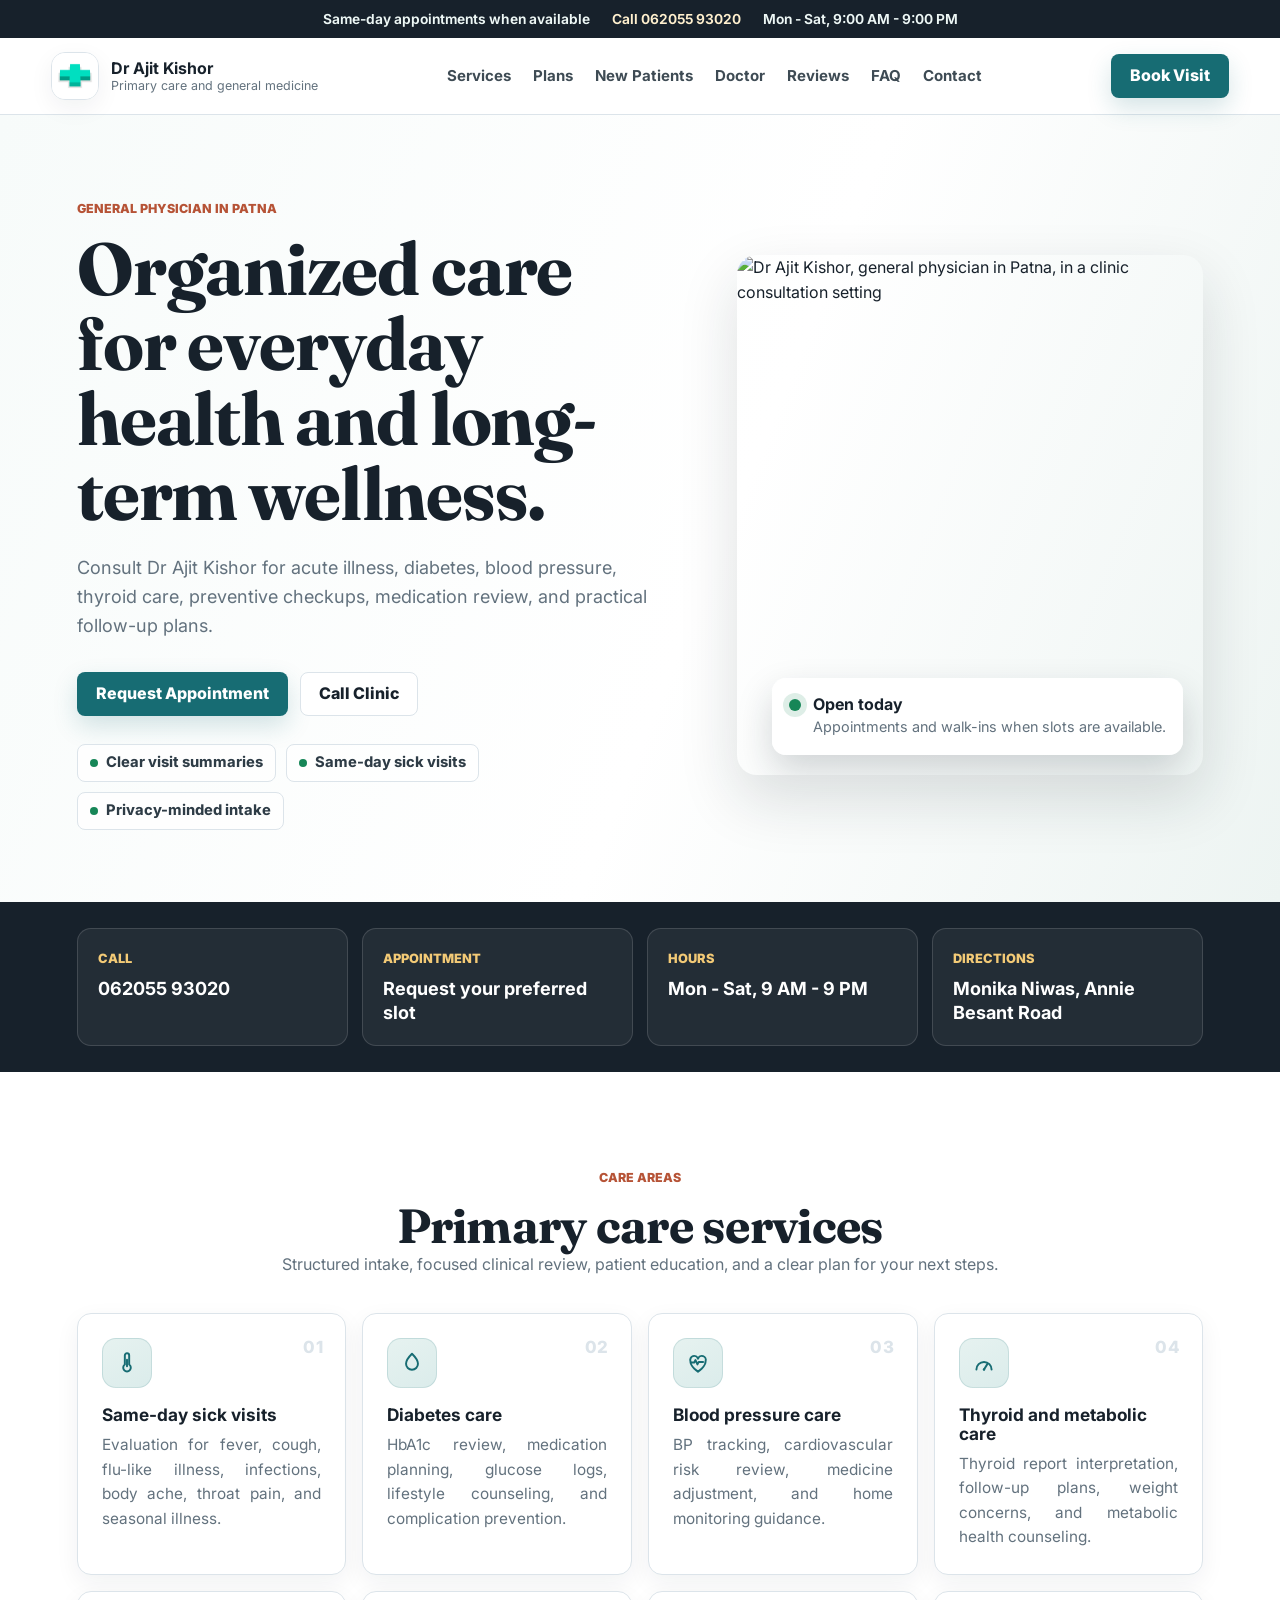
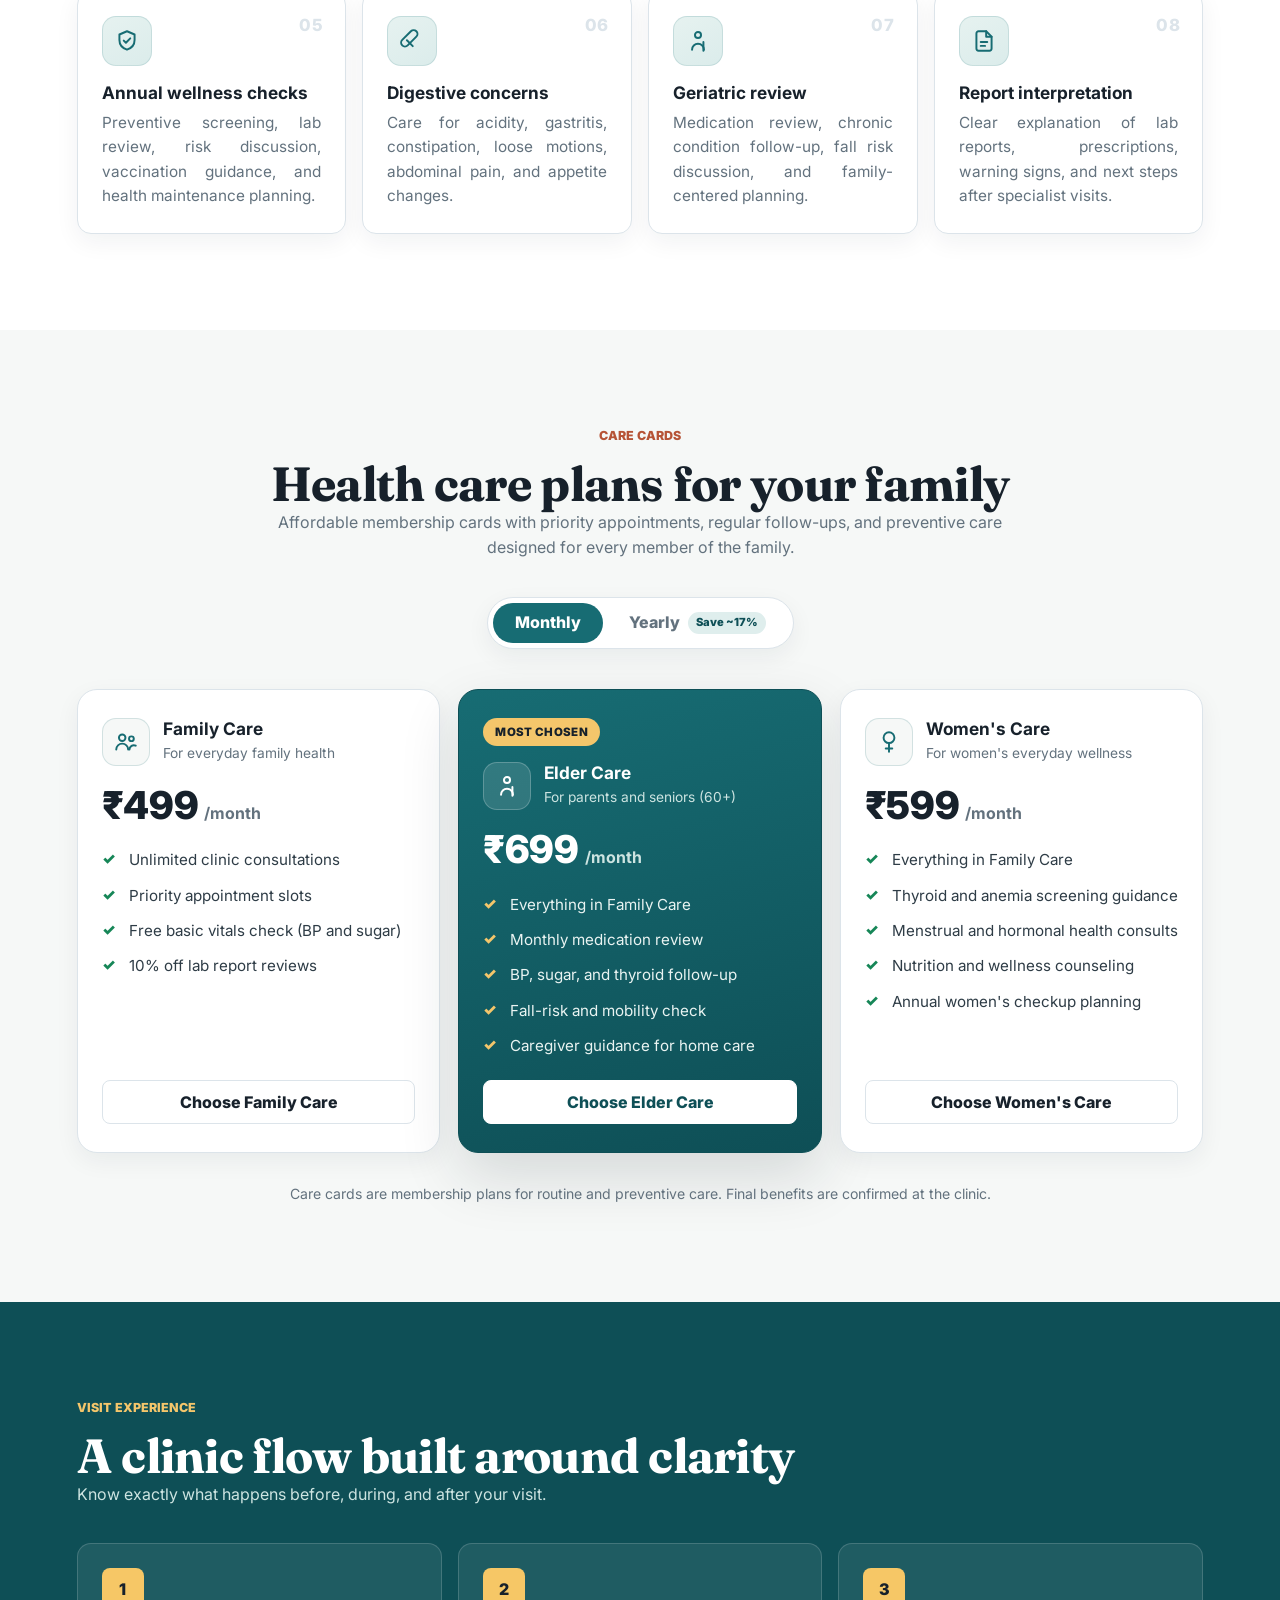
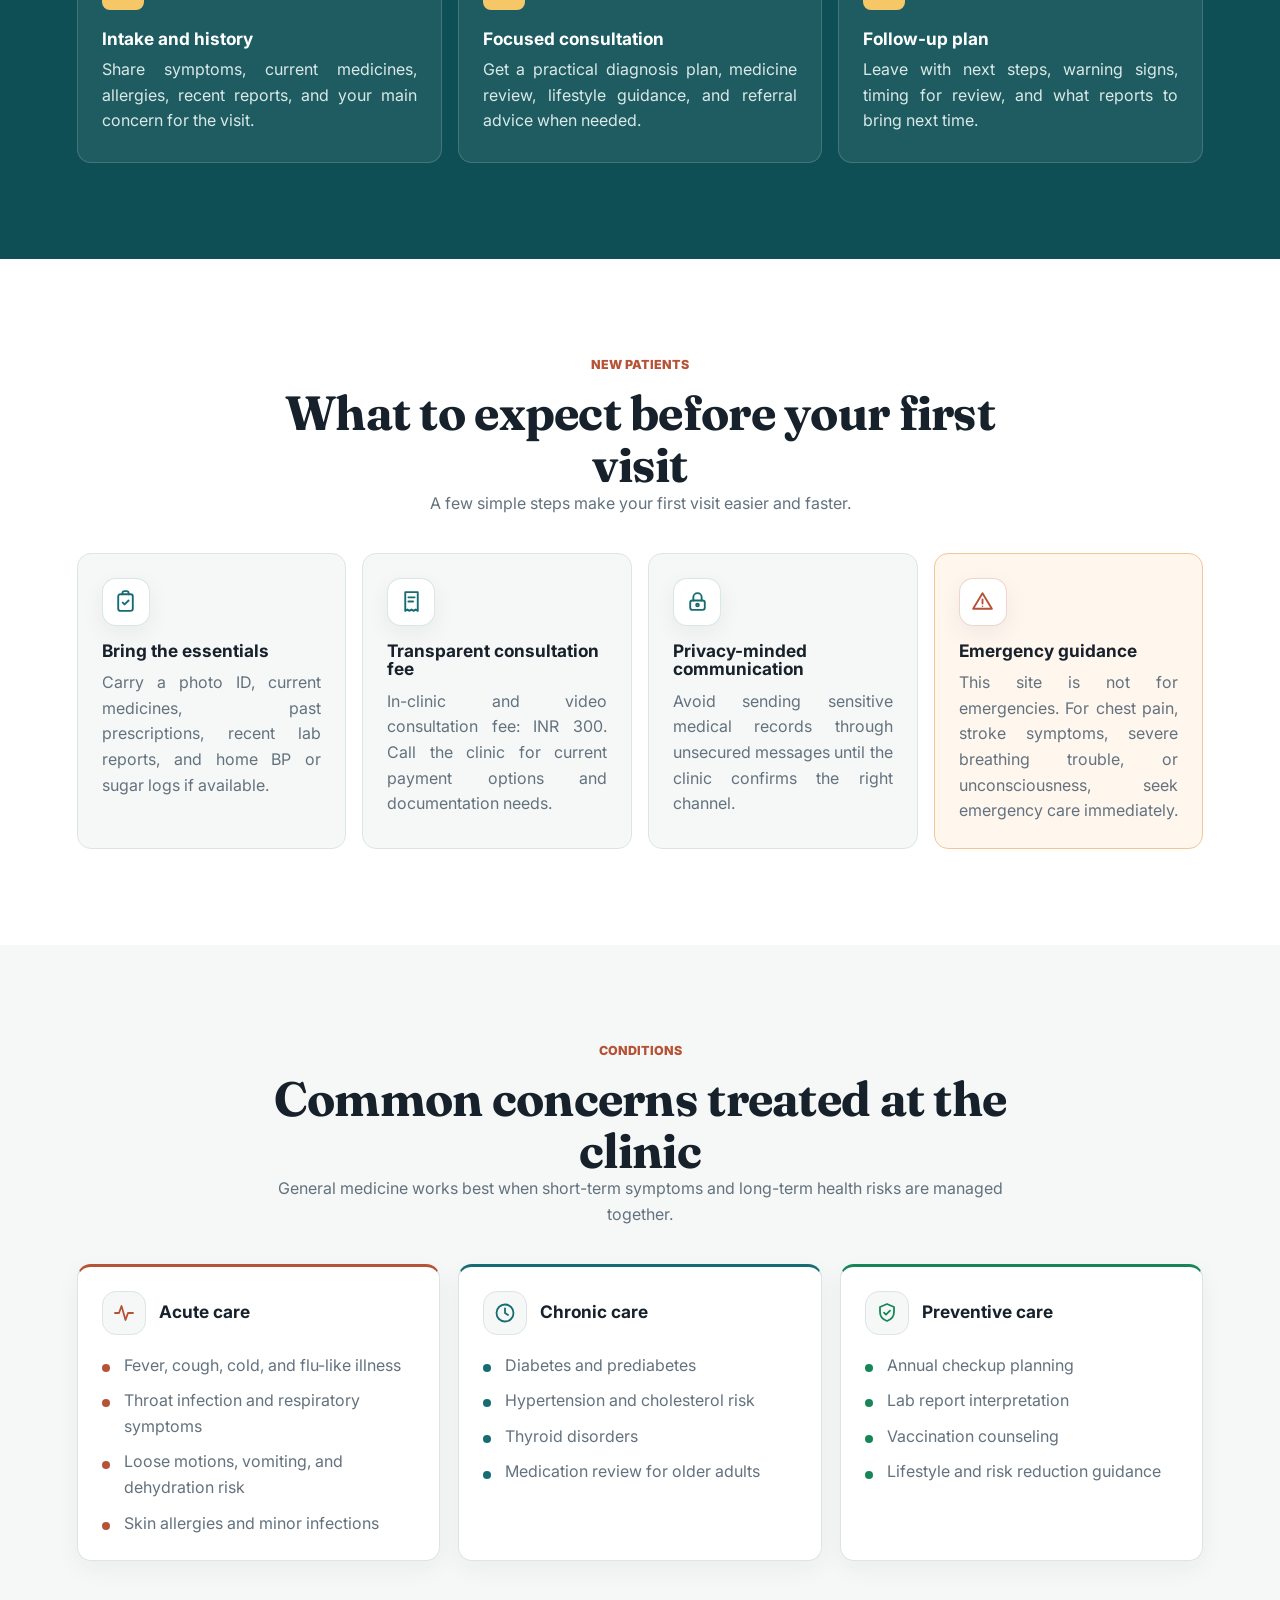
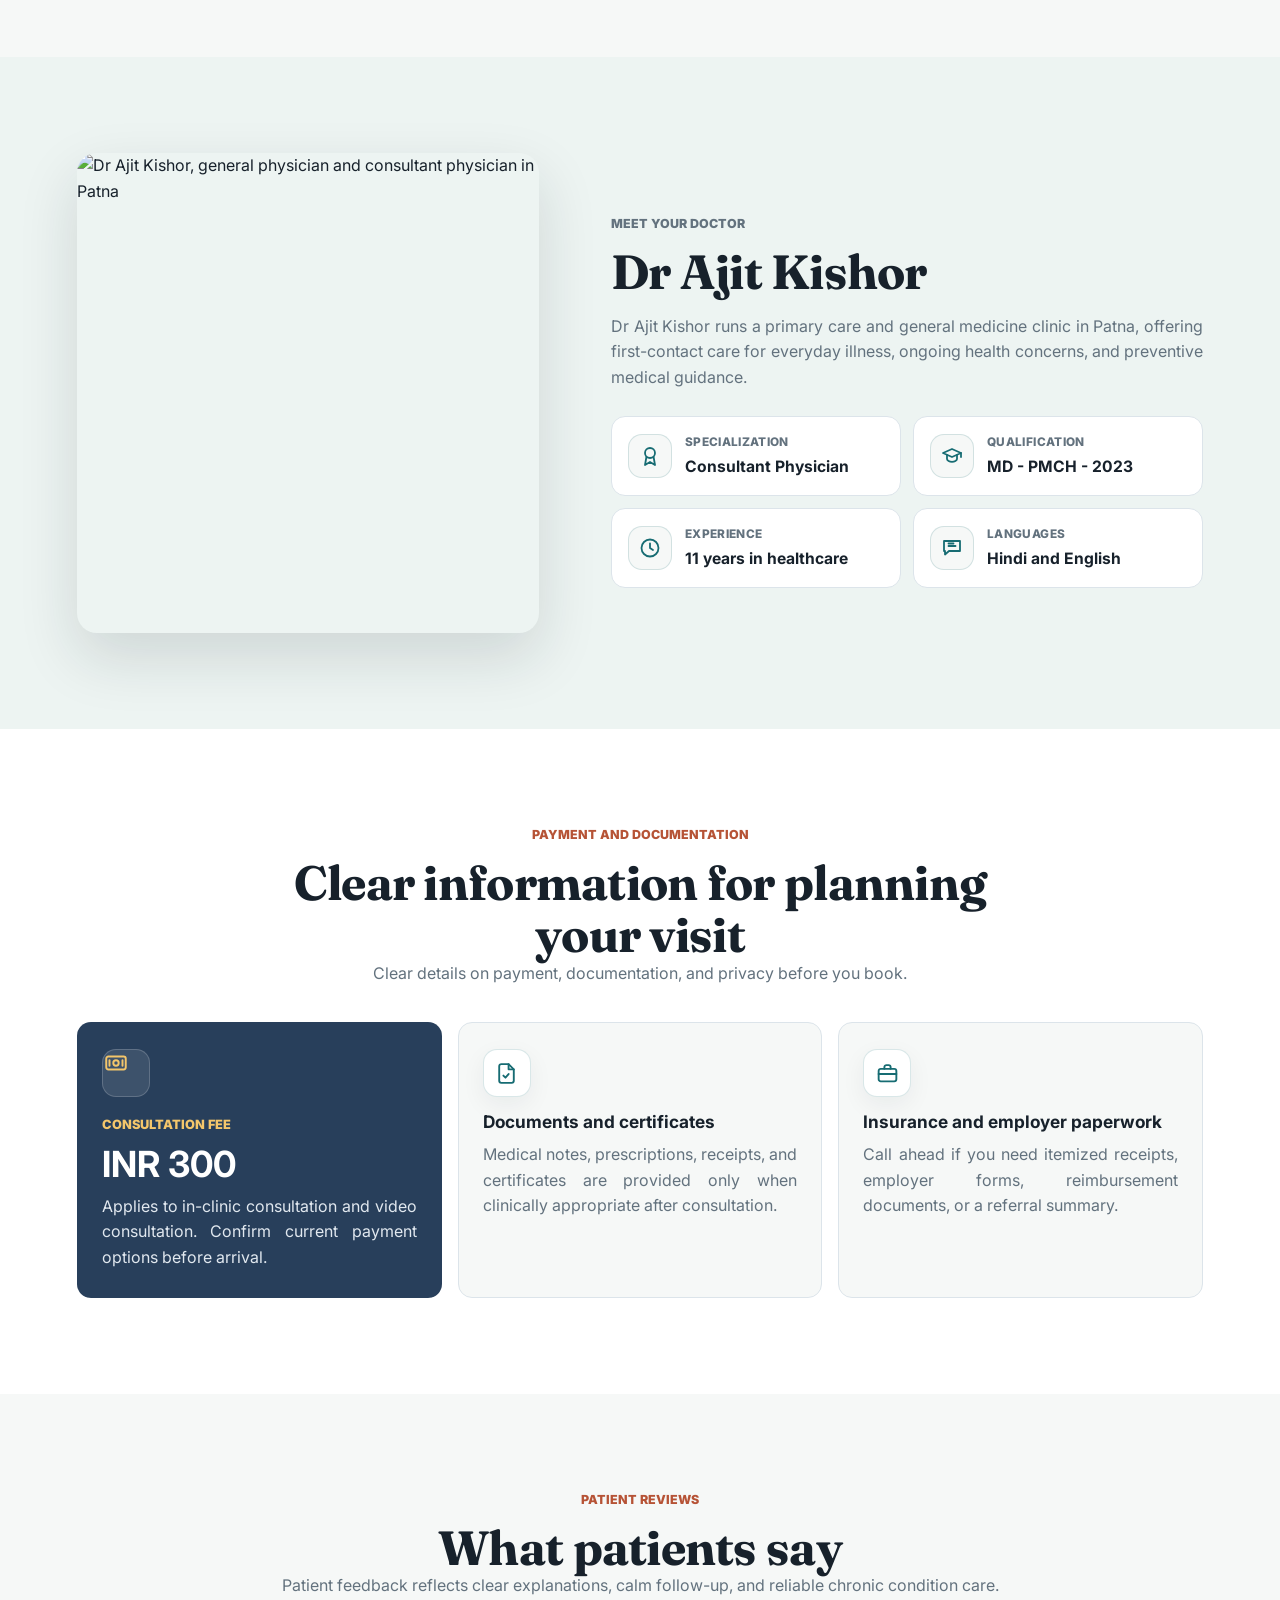
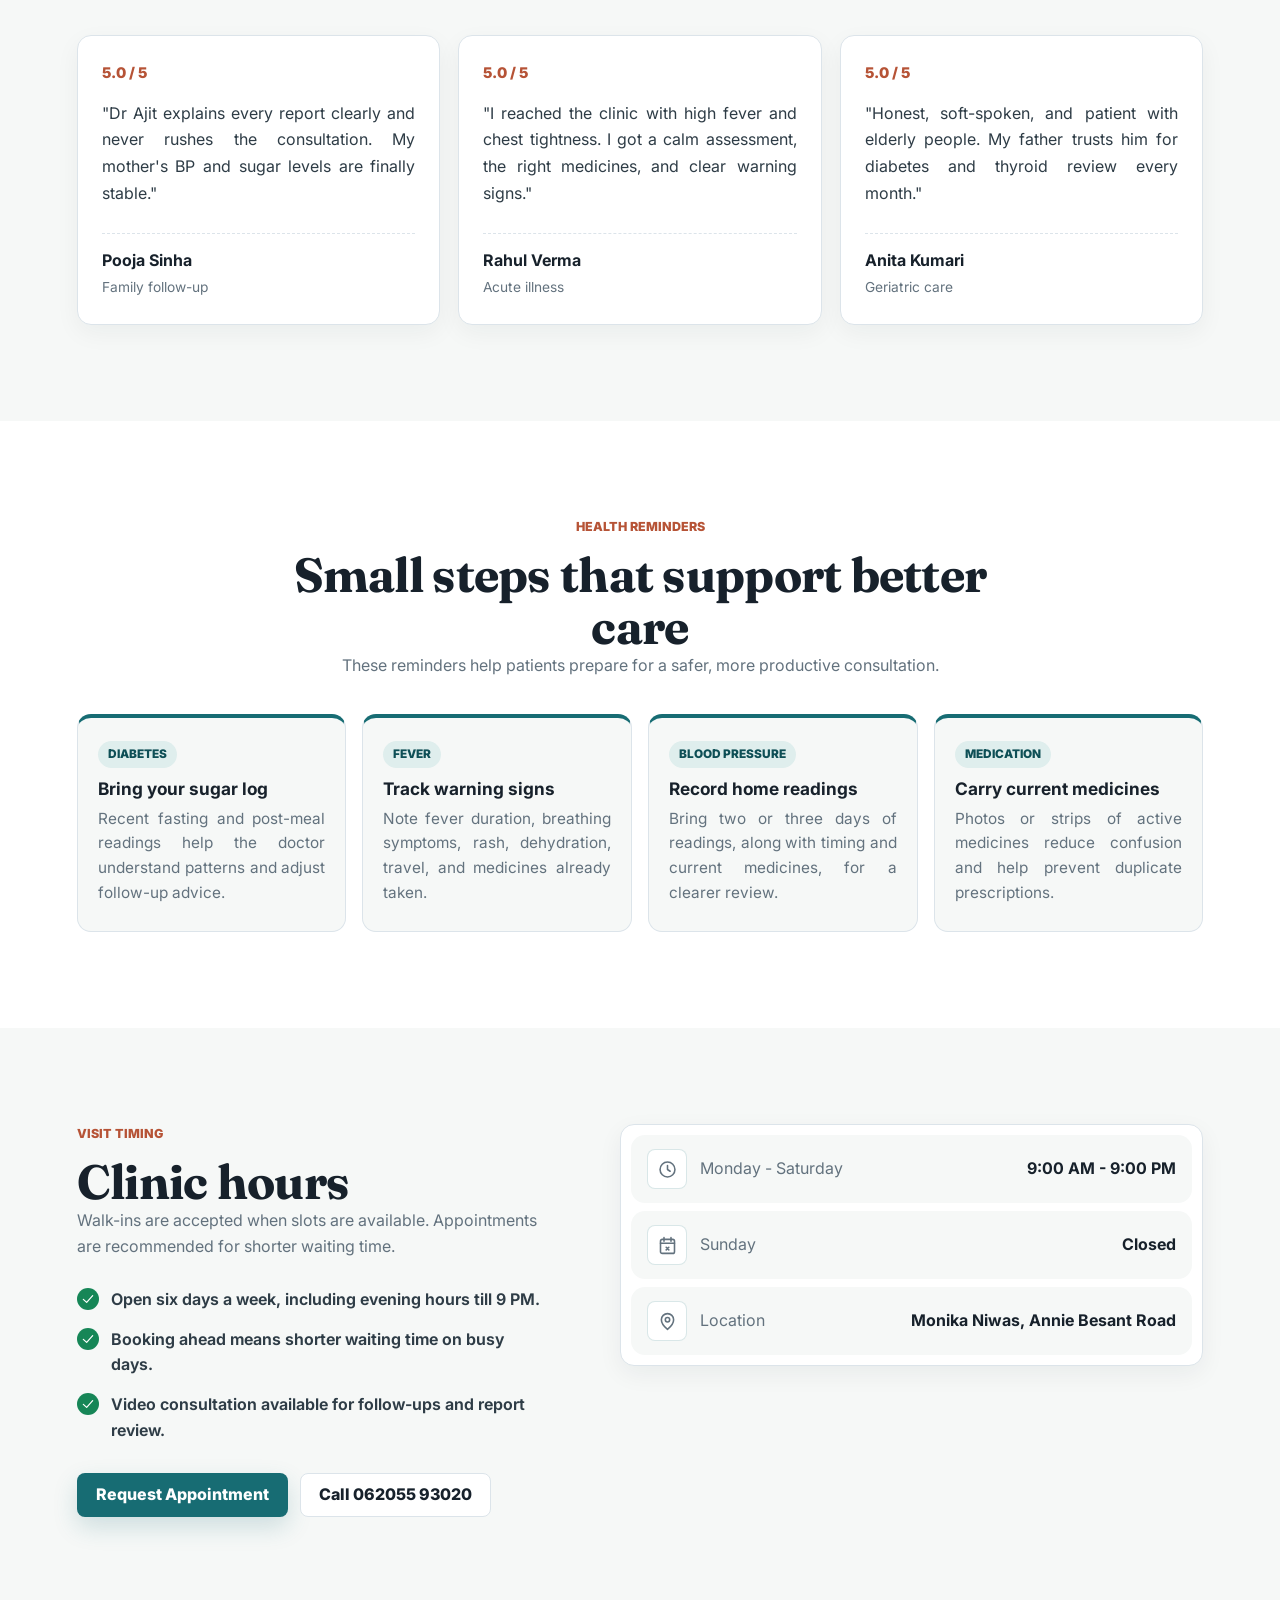
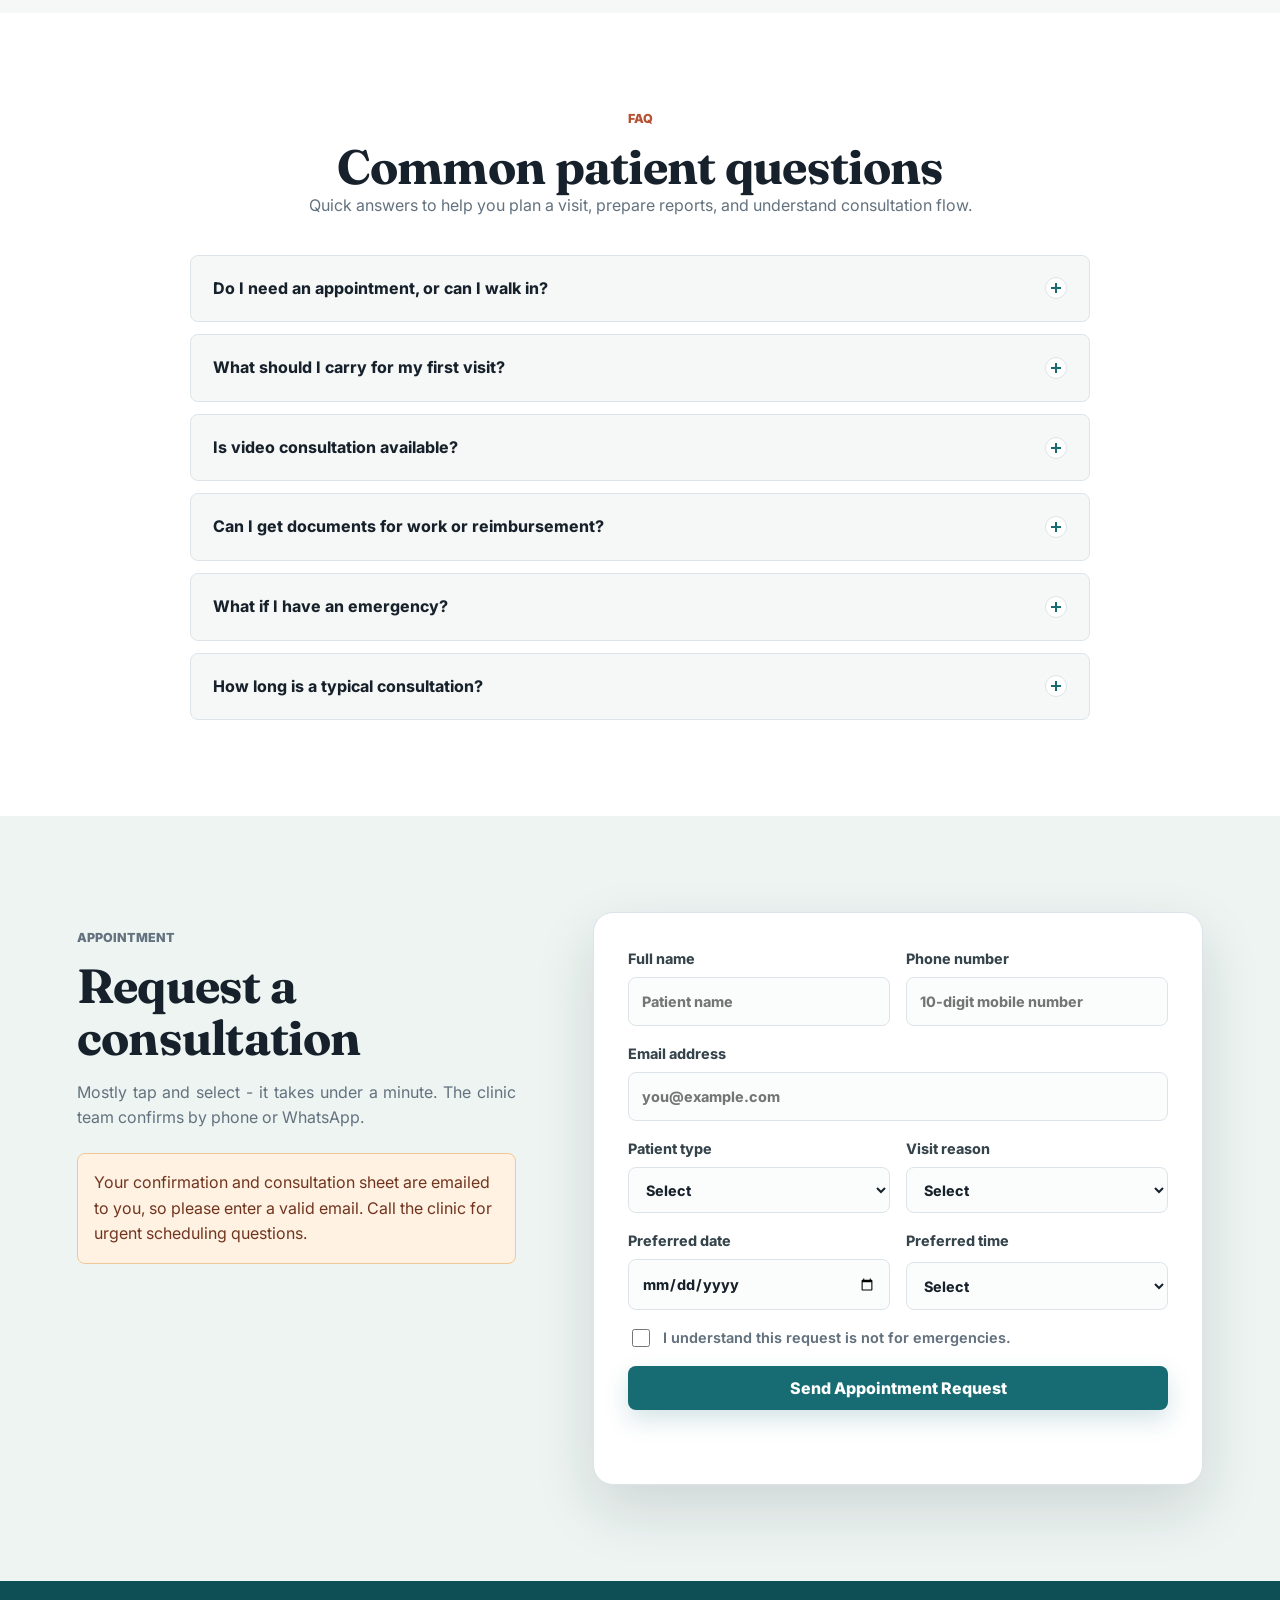
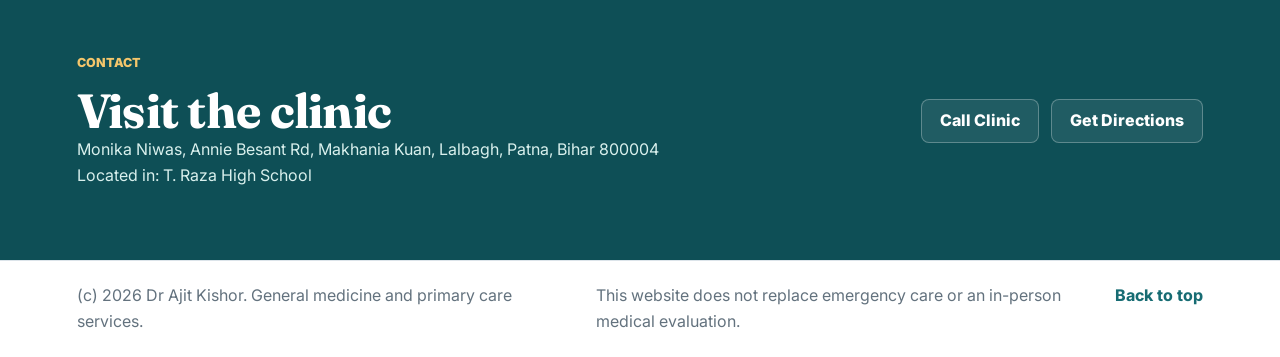
==== commit 71067b0f: "Improve local SEO for "general physician in Patna" - Keyword-rich title, meta description, and keywo" ====
--- a/index.html
+++ b/index.html
@@ -3,11 +3,52 @@
   <head>
     <meta charset="UTF-8" />
     <meta name="viewport" content="width=device-width, initial-scale=1.0" />
+    <title>General Physician in Patna | Dr Ajit Kishor Clinic</title>
     <meta
       name="description"
-      content="Dr Ajit Kishor provides modern primary care, general medicine, preventive checkups, chronic condition follow-up, and same-day sick visits in Patna."
+      content="Dr Ajit Kishor is a general physician in Patna (Annie Besant Road, Lalbagh) for fever, diabetes, BP, thyroid, checkups & video consultation. Mon-Sat 9 AM-9 PM. Call 062055 93020."
     />
-    <title>Dr Ajit Kishor | Modern Primary Care Clinic</title>
+    <meta
+      name="keywords"
+      content="general physician in Patna, doctor in Patna, physician Lalbagh, diabetes doctor Patna, blood pressure doctor Patna, thyroid doctor Patna, Dr Ajit Kishor, primary care clinic Patna, fever doctor near me, family physician Patna"
+    />
+    <meta name="robots" content="index, follow, max-image-preview:large" />
+    <meta name="author" content="Dr Ajit Kishor" />
+    <meta name="theme-color" content="#0e4f56" />
+
+    <!-- Local / geo signals -->
+    <meta name="geo.region" content="IN-BR" />
+    <meta name="geo.placename" content="Patna, Bihar" />
+    <!-- TODO: replace with the clinic's exact coordinates from Google Maps -->
+    <meta name="geo.position" content="25.6112;85.1377" />
+    <meta name="ICBM" content="25.6112, 85.1377" />
+
+    <!-- Canonical + social. TODO: replace the domain below with your live URL. -->
+    <link rel="canonical" href="https://ankitrajofficial.github.io/dr_ajit_kishore/" />
+    <meta property="og:type" content="website" />
+    <meta property="og:site_name" content="Dr Ajit Kishor Clinic" />
+    <meta property="og:title" content="General Physician in Patna | Dr Ajit Kishor Clinic" />
+    <meta
+      property="og:description"
+      content="General physician in Patna for fever, diabetes, BP, thyroid, checkups & video consultation. Annie Besant Road, Lalbagh. Mon-Sat 9 AM-9 PM."
+    />
+    <meta property="og:url" content="https://ankitrajofficial.github.io/dr_ajit_kishore/" />
+    <meta property="og:locale" content="en_IN" />
+    <meta
+      property="og:image"
+      content="https://content.jdmagicbox.com/v2/comp/patna/y5/0612px612.x612.250401132856.y9y5/catalogue/dr-ajit-kishor-pmch-annie-besant-road-patna-general-physician-doctors-66883w10kl-250.jpg"
+    />
+    <meta name="twitter:card" content="summary_large_image" />
+    <meta name="twitter:title" content="General Physician in Patna | Dr Ajit Kishor Clinic" />
+    <meta
+      name="twitter:description"
+      content="General physician in Patna for fever, diabetes, BP, thyroid, checkups & video consultation. Mon-Sat 9 AM-9 PM."
+    />
+    <meta
+      name="twitter:image"
+      content="https://content.jdmagicbox.com/v2/comp/patna/y5/0612px612.x612.250401132856.y9y5/catalogue/dr-ajit-kishor-pmch-annie-besant-road-patna-general-physician-doctors-66883w10kl-250.jpg"
+    />
+
     <link rel="icon" type="image/png" href="assets/clinic-logo.png" />
     <link rel="preconnect" href="https://content.jdmagicbox.com" />
     <link rel="preconnect" href="https://fonts.googleapis.com" />
@@ -17,6 +58,128 @@
       rel="stylesheet"
     />
     <link rel="stylesheet" href="styles.css" />
+
+    <!-- Local business / physician structured data for Google local search -->
+    <script type="application/ld+json">
+      {
+        "@context": "https://schema.org",
+        "@type": ["Physician", "MedicalClinic"],
+        "name": "Dr Ajit Kishor Clinic",
+        "alternateName": "Dr Ajit Kishor - General Physician",
+        "description": "General physician and primary care clinic in Patna offering same-day sick visits, diabetes, blood pressure and thyroid care, preventive checkups, and video consultation.",
+        "url": "https://ankitrajofficial.github.io/dr_ajit_kishore/",
+        "image": "https://content.jdmagicbox.com/v2/comp/patna/y5/0612px612.x612.250401132856.y9y5/catalogue/dr-ajit-kishor-pmch-annie-besant-road-patna-general-physician-doctors-66883w10kl-250.jpg",
+        "logo": "https://ankitrajofficial.github.io/dr_ajit_kishore/assets/clinic-logo.png",
+        "telephone": "+91-62055-93020",
+        "priceRange": "₹₹",
+        "currenciesAccepted": "INR",
+        "paymentAccepted": "Cash, UPI, Card",
+        "medicalSpecialty": "PrimaryCare",
+        "address": {
+          "@type": "PostalAddress",
+          "streetAddress": "Monika Niwas, Annie Besant Rd, Makhania Kuan, Lalbagh",
+          "addressLocality": "Patna",
+          "addressRegion": "Bihar",
+          "postalCode": "800004",
+          "addressCountry": "IN"
+        },
+        "geo": {
+          "@type": "GeoCoordinates",
+          "latitude": 25.6112,
+          "longitude": 85.1377
+        },
+        "hasMap": "https://www.google.com/maps/search/?api=1&query=Monika%20niwas%2C%20Annie%20Besant%20Rd%2C%20Makhania%20Kuan%2C%20Lalbagh%2C%20Patna%2C%20Bihar%20800004",
+        "areaServed": [
+          { "@type": "City", "name": "Patna" },
+          { "@type": "AdministrativeArea", "name": "Lalbagh" }
+        ],
+        "openingHoursSpecification": [
+          {
+            "@type": "OpeningHoursSpecification",
+            "dayOfWeek": ["Monday", "Tuesday", "Wednesday", "Thursday", "Friday", "Saturday"],
+            "opens": "09:00",
+            "closes": "21:00"
+          }
+        ],
+        "founder": {
+          "@type": "Physician",
+          "name": "Dr Ajit Kishor",
+          "medicalSpecialty": "PrimaryCare",
+          "alumniOf": "Patna Medical College Hospital (PMCH)"
+        },
+        "availableService": [
+          { "@type": "MedicalProcedure", "name": "Same-day sick visits" },
+          { "@type": "MedicalProcedure", "name": "Diabetes care" },
+          { "@type": "MedicalProcedure", "name": "Blood pressure care" },
+          { "@type": "MedicalProcedure", "name": "Thyroid and metabolic care" },
+          { "@type": "MedicalProcedure", "name": "Annual wellness checkups" },
+          { "@type": "MedicalProcedure", "name": "Video consultation" }
+        ],
+        "aggregateRating": {
+          "@type": "AggregateRating",
+          "ratingValue": "5.0",
+          "reviewCount": "3"
+        }
+      }
+    </script>
+
+    <!-- FAQ structured data (matches the on-page FAQ section) -->
+    <script type="application/ld+json">
+      {
+        "@context": "https://schema.org",
+        "@type": "FAQPage",
+        "mainEntity": [
+          {
+            "@type": "Question",
+            "name": "Do I need an appointment, or can I walk in?",
+            "acceptedAnswer": {
+              "@type": "Answer",
+              "text": "Walk-ins are accepted whenever slots are free, but booking ahead by phone or the appointment form helps reduce waiting time."
+            }
+          },
+          {
+            "@type": "Question",
+            "name": "What should I carry for my first visit?",
+            "acceptedAnswer": {
+              "@type": "Answer",
+              "text": "Carry a photo ID, current medicines, recent lab reports, previous prescriptions, and home readings for diabetes or blood pressure if available."
+            }
+          },
+          {
+            "@type": "Question",
+            "name": "Is video consultation available?",
+            "acceptedAnswer": {
+              "@type": "Answer",
+              "text": "Yes. Video consultation is available for INR 300 and is best suited for follow-ups, prescription review, and report interpretation."
+            }
+          },
+          {
+            "@type": "Question",
+            "name": "Can I get documents for work or reimbursement?",
+            "acceptedAnswer": {
+              "@type": "Answer",
+              "text": "Receipts, notes, referrals, and certificates can be provided after clinical review when appropriate. Call ahead for specific paperwork needs."
+            }
+          },
+          {
+            "@type": "Question",
+            "name": "What if I have an emergency?",
+            "acceptedAnswer": {
+              "@type": "Answer",
+              "text": "This website and appointment form are not for emergencies. For severe symptoms, go to the nearest emergency department immediately."
+            }
+          },
+          {
+            "@type": "Question",
+            "name": "How long is a typical consultation?",
+            "acceptedAnswer": {
+              "@type": "Answer",
+              "text": "First visits usually take longer than follow-ups. Chronic disease reviews may need extra time for medicine and report review."
+            }
+          }
+        ]
+      }
+    </script>
   </head>
   <body>
     <a class="skip-link" href="#main">Skip to content</a>
@@ -66,7 +229,7 @@
     <main id="main">
       <section class="hero" id="home">
         <div class="hero-copy">
-          <p class="eyebrow">Modern primary care clinic</p>
+          <p class="eyebrow">General Physician in Patna</p>
           <h1>Organized care for everyday health and long-term wellness.</h1>
           <p class="hero-text">
             Consult Dr Ajit Kishor for acute illness, diabetes, blood pressure,
@@ -89,7 +252,7 @@
         <div class="hero-media" aria-label="Doctor consultation room">
           <img
             src="https://content.jdmagicbox.com/v2/comp/patna/y5/0612px612.x612.250401132856.y9y5/catalogue/dr-ajit-kishor-pmch-annie-besant-road-patna-general-physician-doctors-66883w10kl-250.jpg"
-            alt="Dr Ajit Kishor in a clinic consultation setting"
+            alt="Dr Ajit Kishor, general physician in Patna, in a clinic consultation setting"
           />
           <div class="availability-card">
             <span class="status-dot" aria-hidden="true"></span>
@@ -428,7 +591,7 @@
         <div class="doctor-image">
           <img
             src="https://content.jdmagicbox.com/v2/comp/patna/y5/0612px612.x612.250401132856.y9y5/catalogue/dr-ajit-kishor-pmch-annie-besant-road-patna-general-physician-doctors-66883w10kl-250.jpg"
-            alt="Doctor reviewing patient information"
+            alt="Dr Ajit Kishor, general physician and consultant physician in Patna"
           />
         </div>
         <div class="doctor-copy">
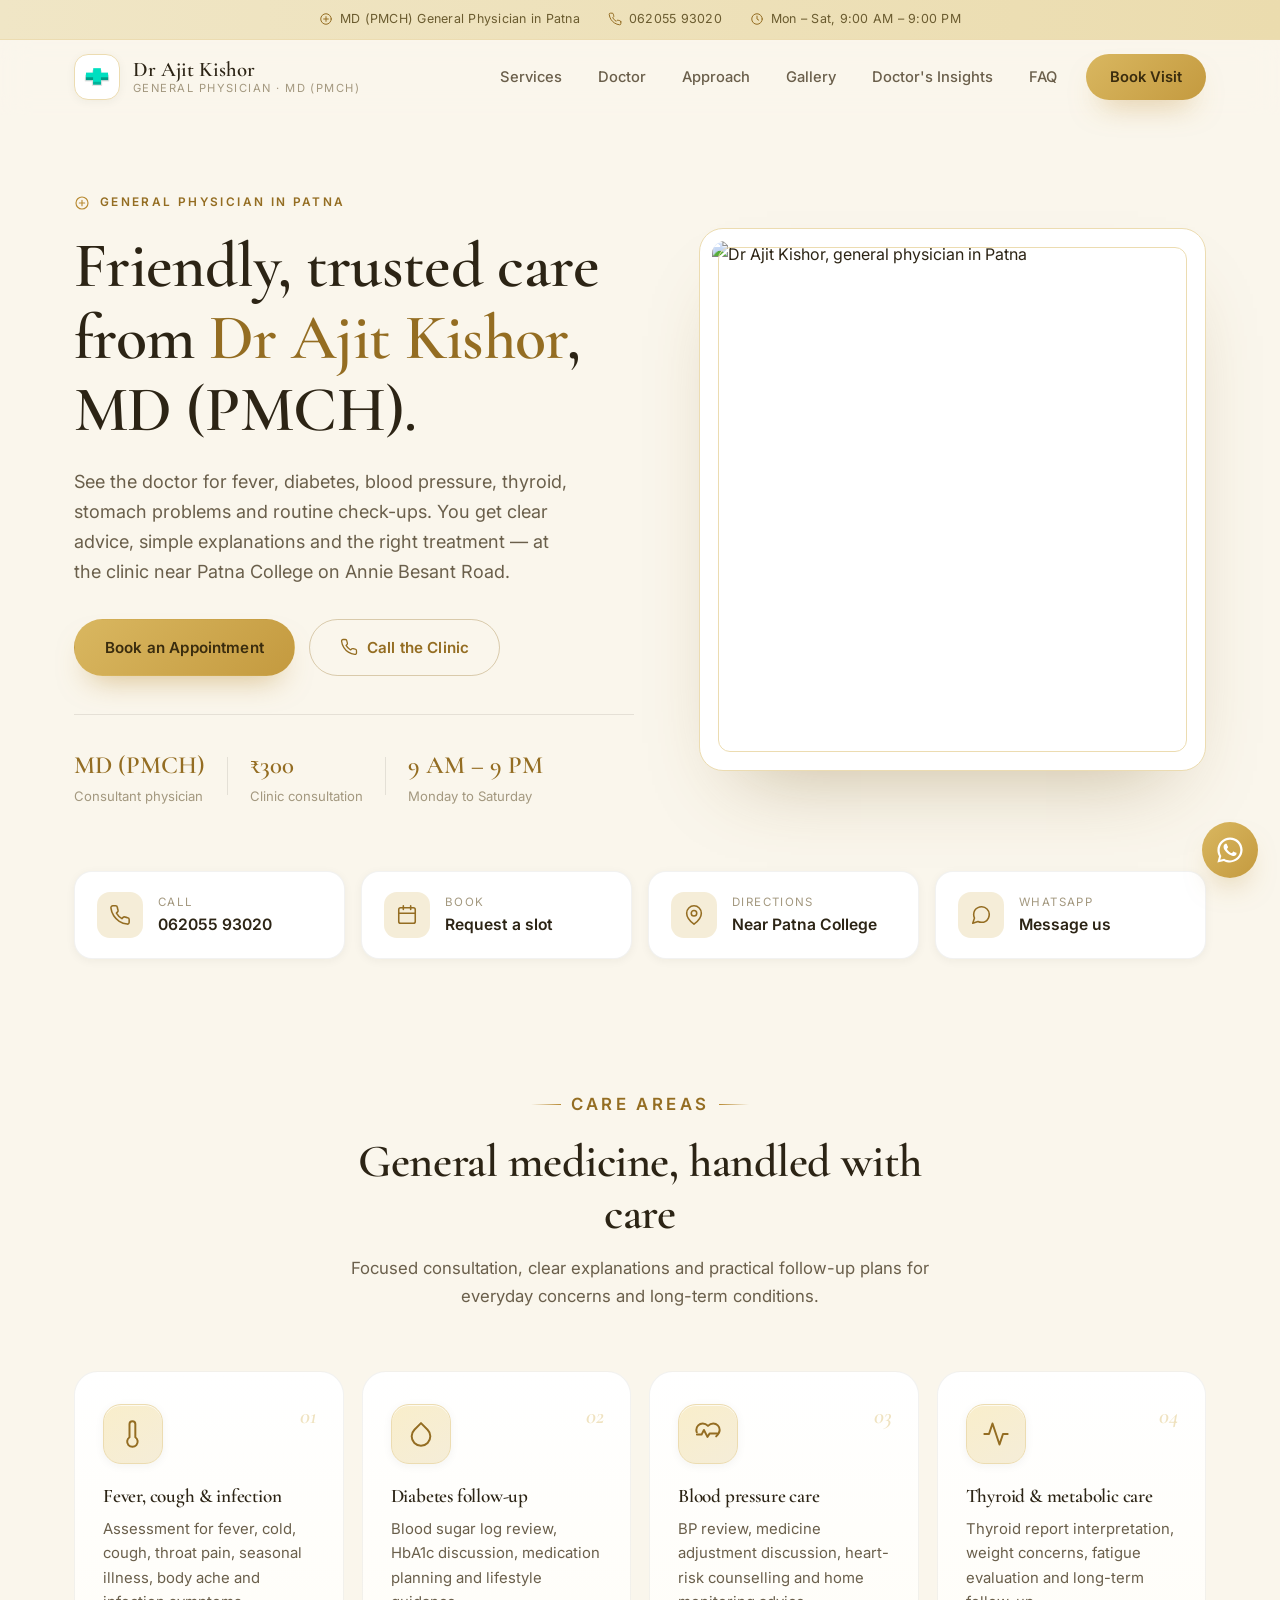
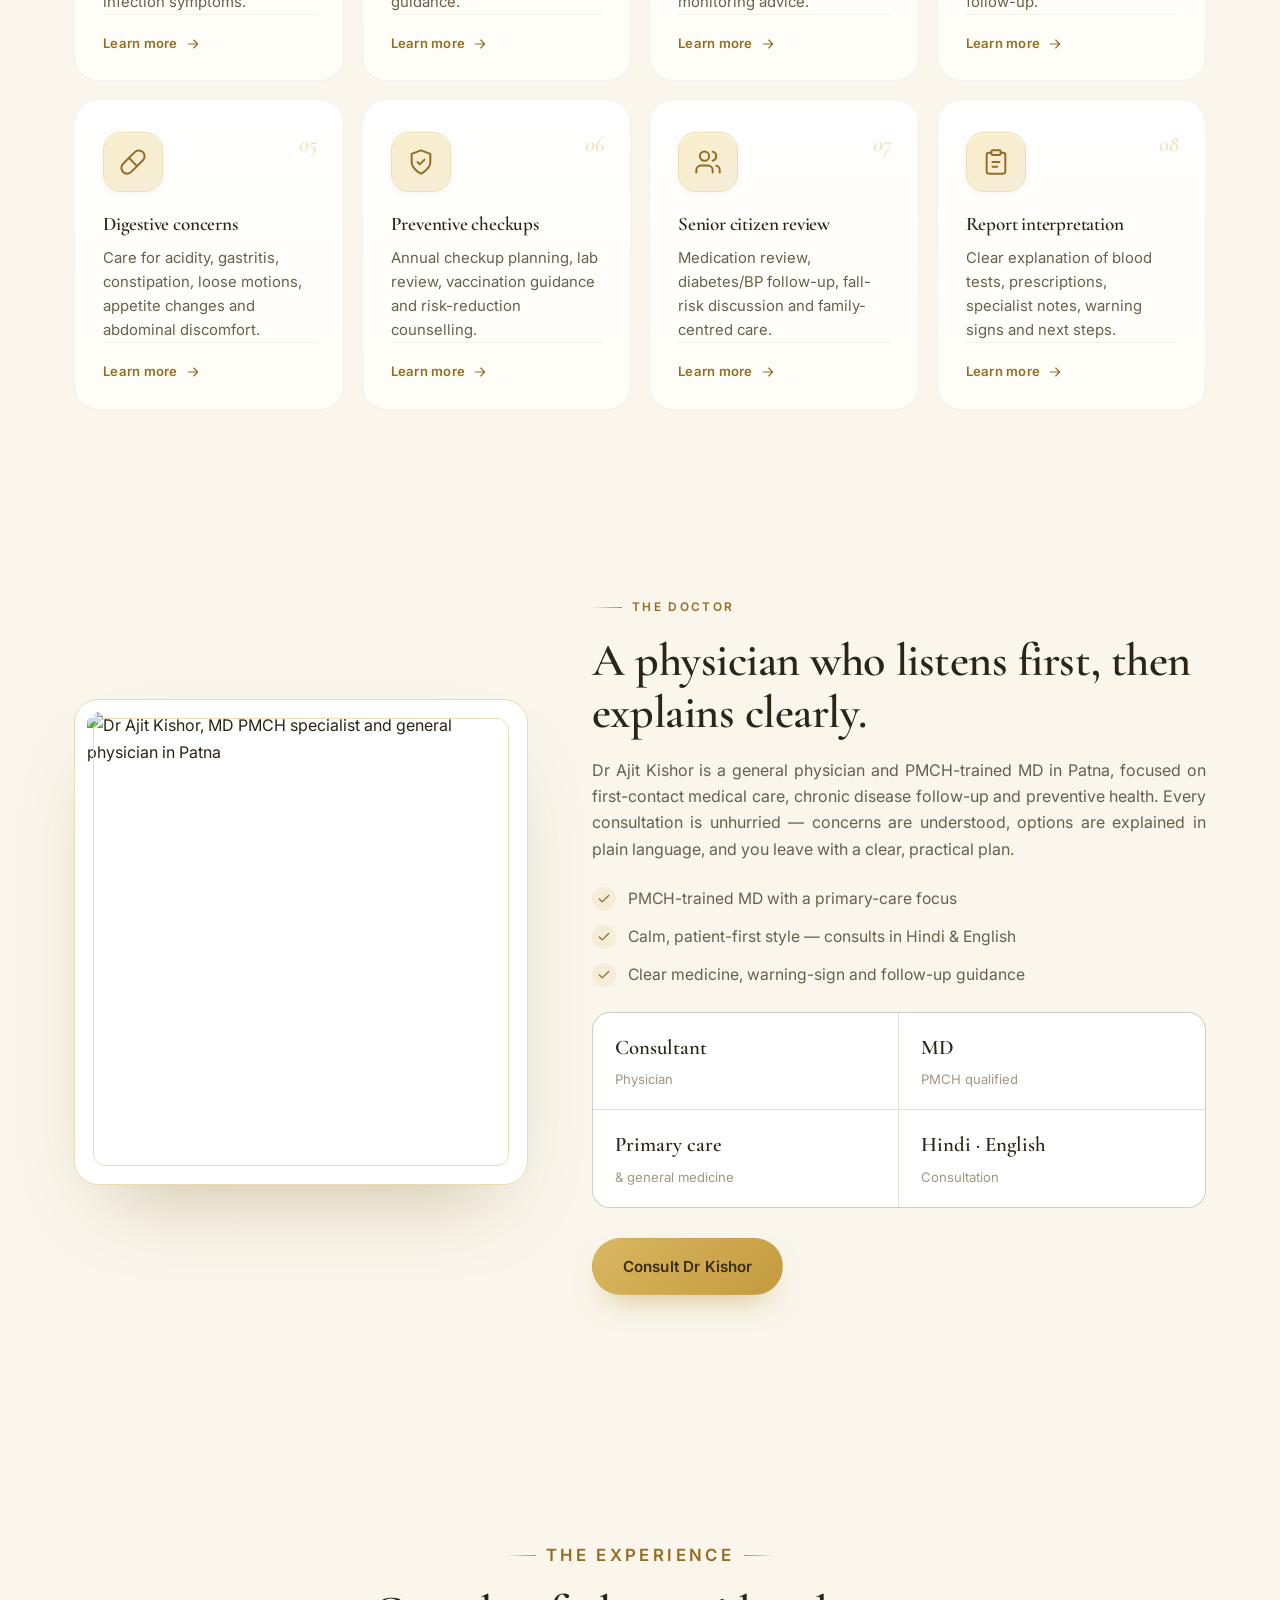
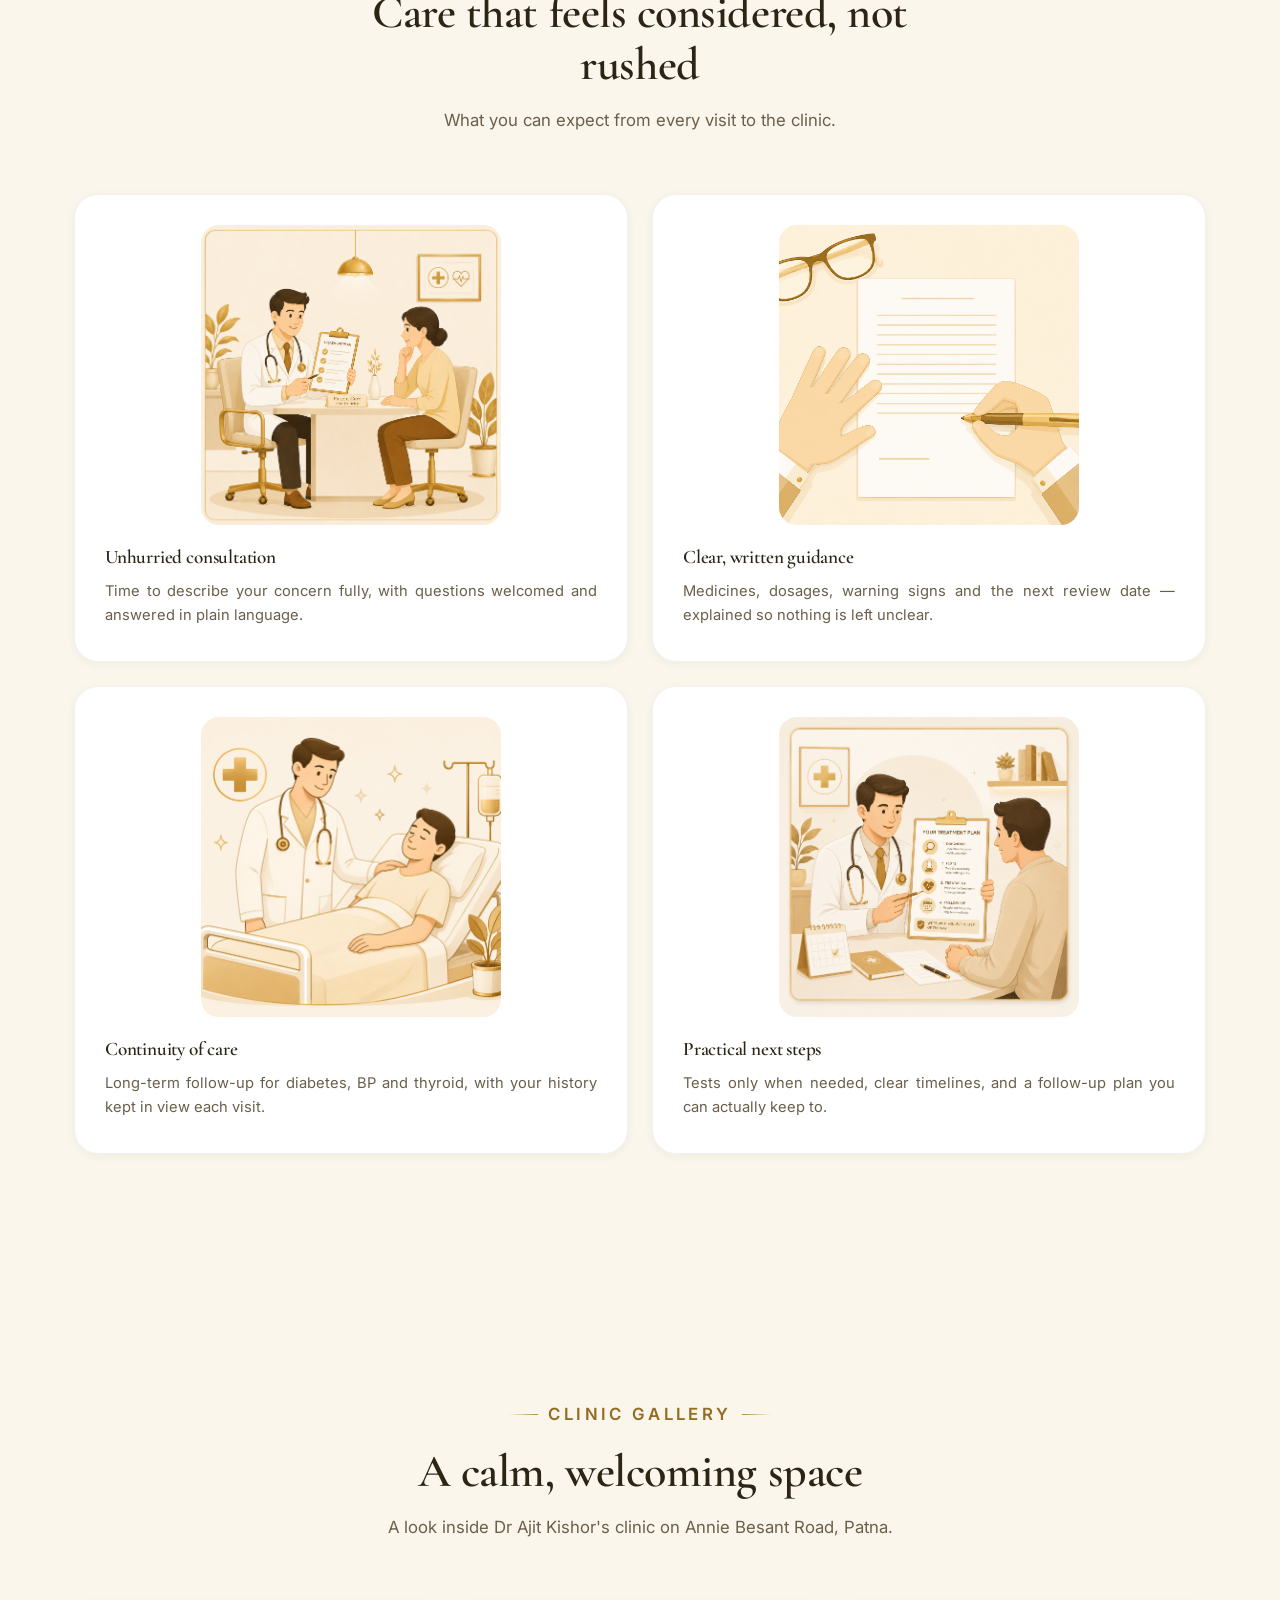
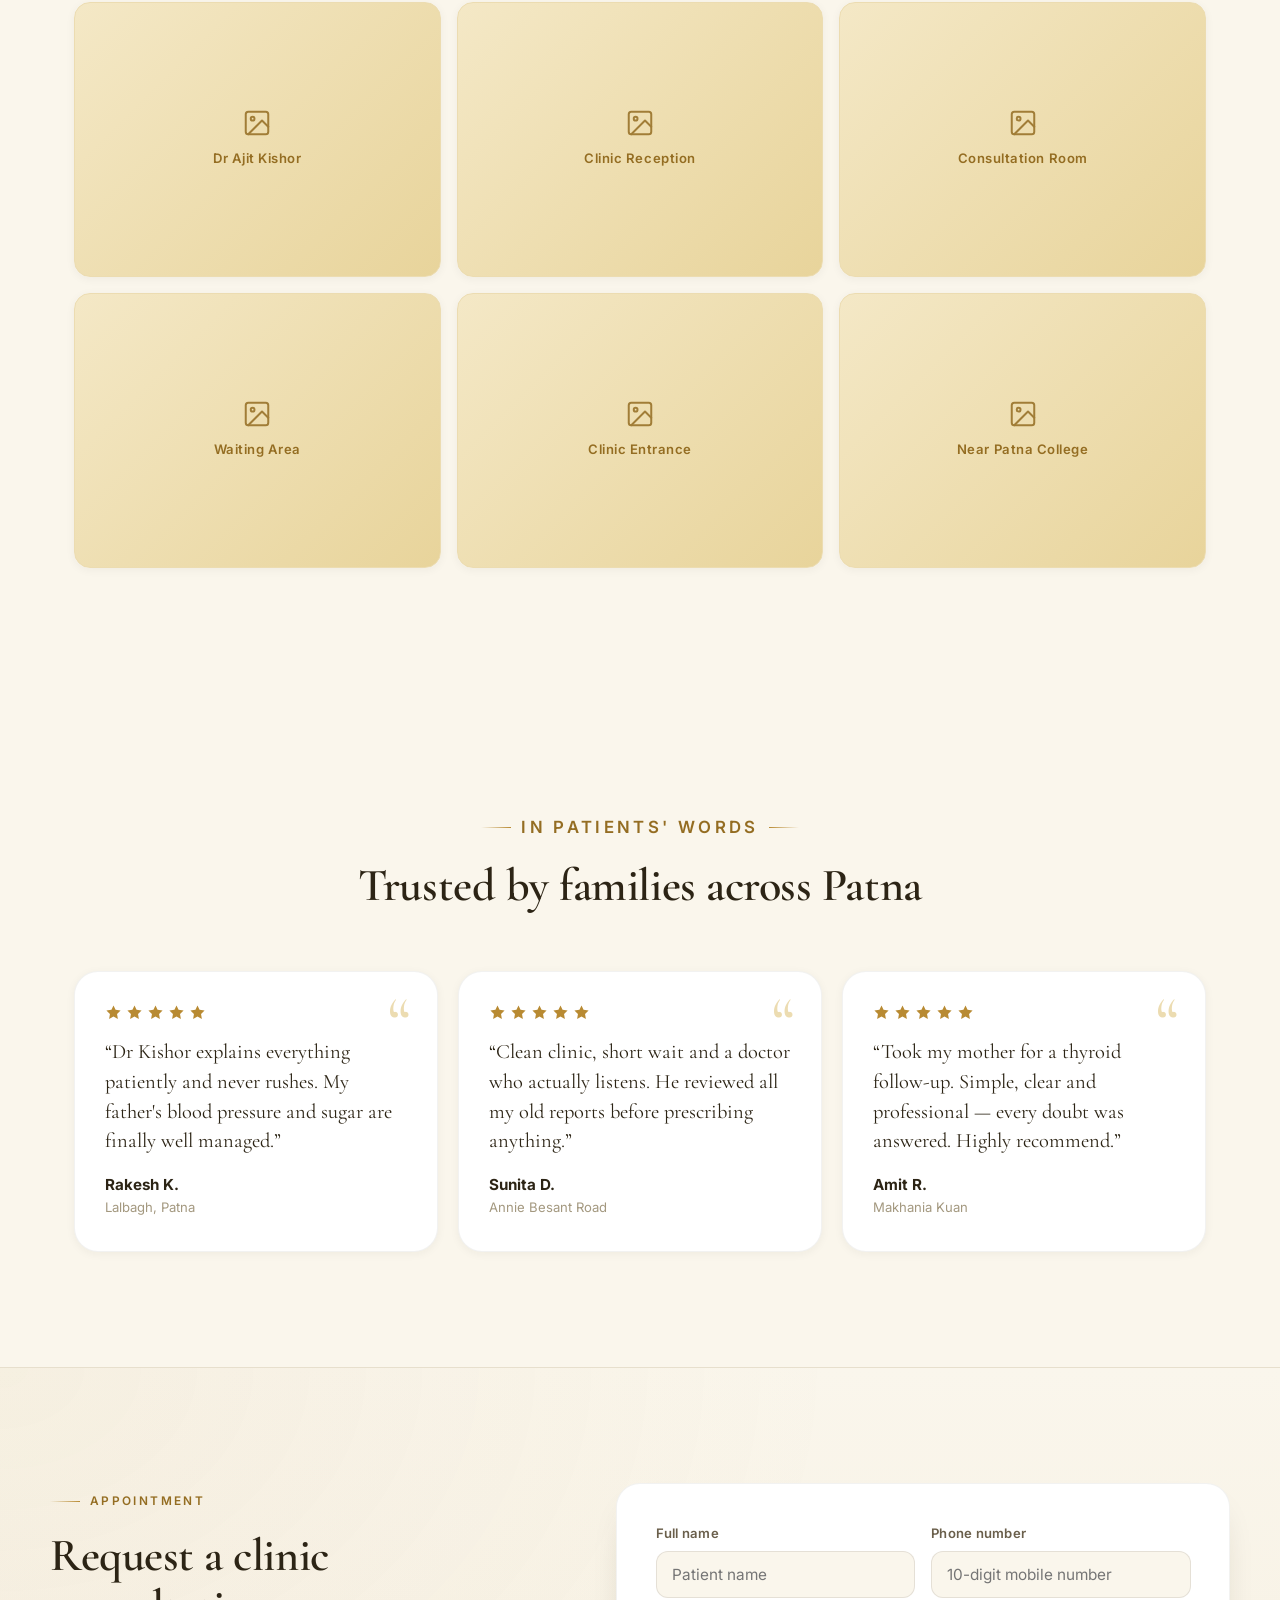
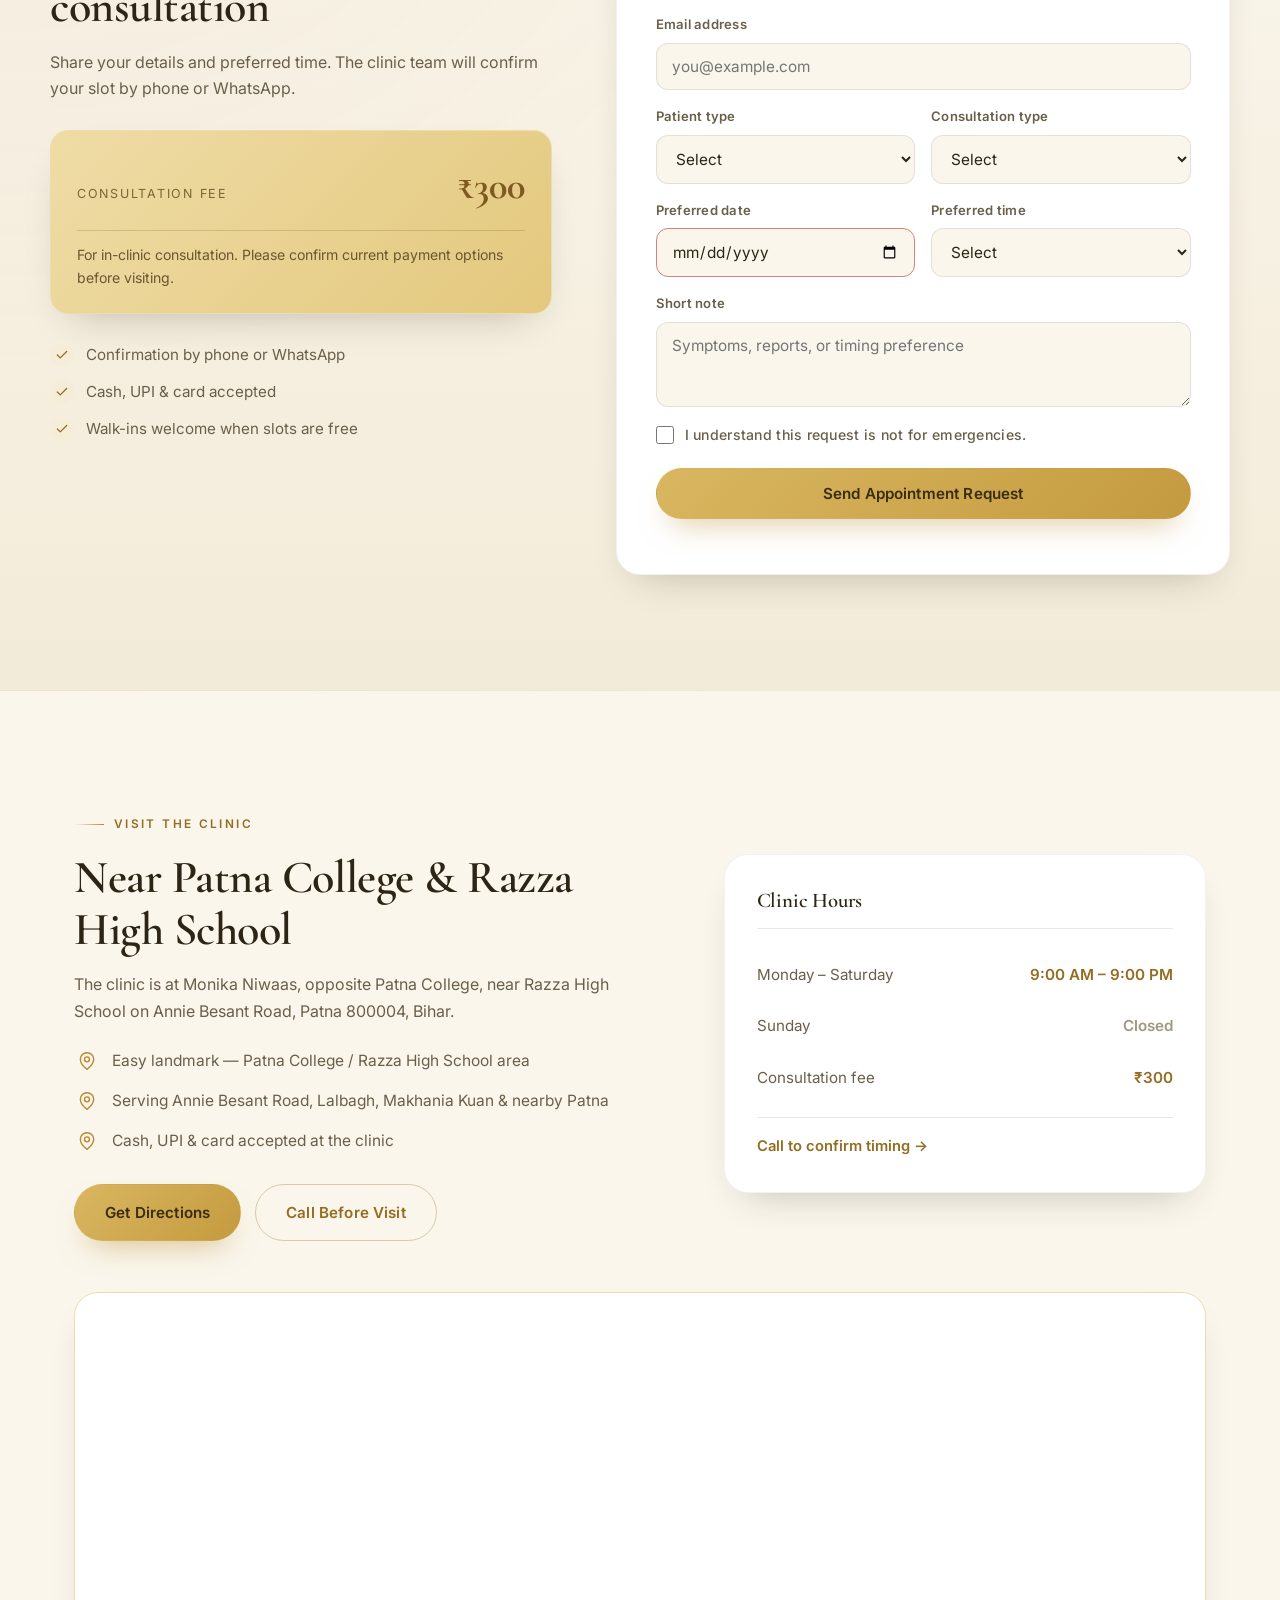
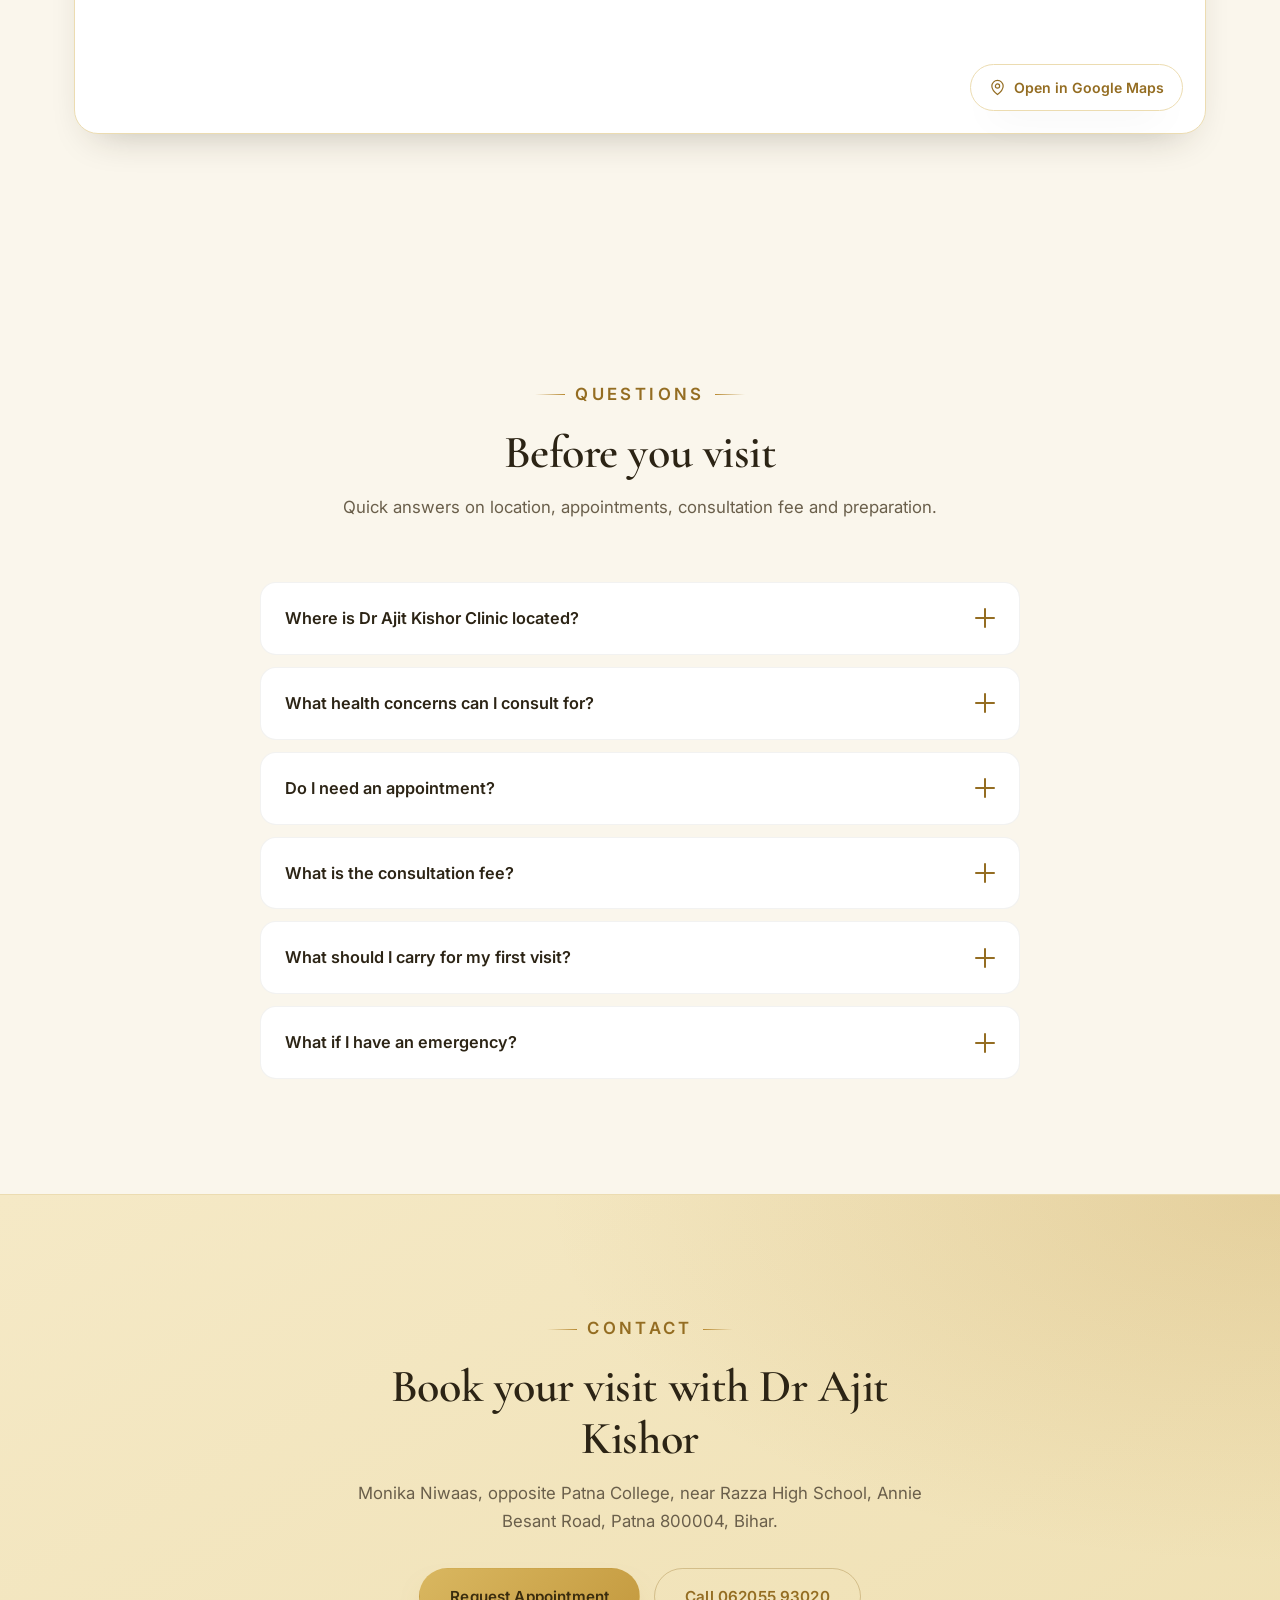
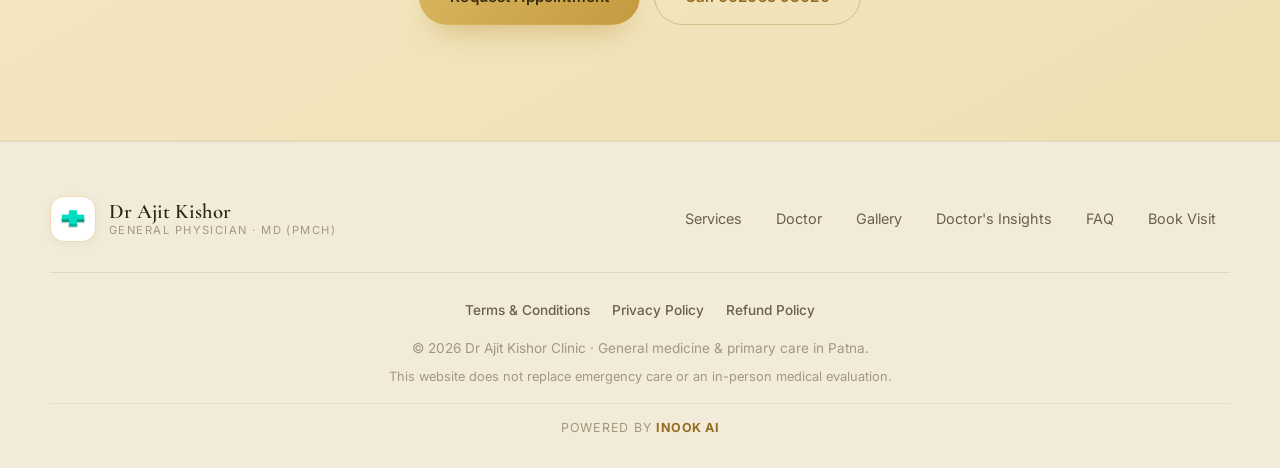
==== commit e90f2ee1: "Add condition & legal pages, insights page, branded PDF, UI polish - Redesign Services cards: left-a" ====
--- a/index.html
+++ b/index.html
@@ -3,34 +3,31 @@
   <head>
     <meta charset="UTF-8" />
     <meta name="viewport" content="width=device-width, initial-scale=1.0" />
-    <title>General Physician in Patna | Dr Ajit Kishor Clinic</title>
+    <title>Dr Ajit Kishor, MD (PMCH) | General Physician in Patna</title>
     <meta
       name="description"
-      content="Dr Ajit Kishor is a general physician in Patna (Annie Besant Road, Lalbagh) for fever, diabetes, BP, thyroid, checkups & video consultation. Mon-Sat 9 AM-9 PM. Call 062055 93020."
+      content="Consult Dr Ajit Kishor, MD (PMCH) general physician in Patna, for fever, diabetes, blood pressure, thyroid and preventive care. Clinic at Monika Niwaas, Annie Besant Road, near Patna College."
     />
     <meta
       name="keywords"
-      content="general physician in Patna, doctor in Patna, physician Lalbagh, diabetes doctor Patna, blood pressure doctor Patna, thyroid doctor Patna, Dr Ajit Kishor, primary care clinic Patna, fever doctor near me, family physician Patna"
+      content="general physician in Patna, Dr Ajit Kishor, MD PMCH doctor Patna, physician near Patna College, doctor near Razza High School, doctor Annie Besant Road Patna, consultant physician Patna, fever doctor Patna, diabetes doctor Patna, BP doctor Patna"
     />
     <meta name="robots" content="index, follow, max-image-preview:large" />
     <meta name="author" content="Dr Ajit Kishor" />
-    <meta name="theme-color" content="#0e4f56" />
-
-    <!-- Local / geo signals -->
+    <meta name="theme-color" content="#f6f4ef" />
+
     <meta name="geo.region" content="IN-BR" />
     <meta name="geo.placename" content="Patna, Bihar" />
-    <!-- TODO: replace with the clinic's exact coordinates from Google Maps -->
     <meta name="geo.position" content="25.6112;85.1377" />
     <meta name="ICBM" content="25.6112, 85.1377" />
 
-    <!-- Canonical + social. TODO: replace the domain below with your live URL. -->
     <link rel="canonical" href="https://ankitrajofficial.github.io/dr_ajit_kishore/" />
     <meta property="og:type" content="website" />
     <meta property="og:site_name" content="Dr Ajit Kishor Clinic" />
-    <meta property="og:title" content="General Physician in Patna | Dr Ajit Kishor Clinic" />
+    <meta property="og:title" content="Dr Ajit Kishor, MD (PMCH) | General Physician in Patna" />
     <meta
       property="og:description"
-      content="General physician in Patna for fever, diabetes, BP, thyroid, checkups & video consultation. Annie Besant Road, Lalbagh. Mon-Sat 9 AM-9 PM."
+      content="General physician and MD (PMCH) specialist in Patna. Visit Monika Niwaas, Annie Besant Road, near Patna College and Razza High School."
     />
     <meta property="og:url" content="https://ankitrajofficial.github.io/dr_ajit_kishore/" />
     <meta property="og:locale" content="en_IN" />
@@ -39,10 +36,10 @@
       content="https://content.jdmagicbox.com/v2/comp/patna/y5/0612px612.x612.250401132856.y9y5/catalogue/dr-ajit-kishor-pmch-annie-besant-road-patna-general-physician-doctors-66883w10kl-250.jpg"
     />
     <meta name="twitter:card" content="summary_large_image" />
-    <meta name="twitter:title" content="General Physician in Patna | Dr Ajit Kishor Clinic" />
+    <meta name="twitter:title" content="Dr Ajit Kishor, MD (PMCH) | General Physician in Patna" />
     <meta
       name="twitter:description"
-      content="General physician in Patna for fever, diabetes, BP, thyroid, checkups & video consultation. Mon-Sat 9 AM-9 PM."
+      content="Consult Dr Ajit Kishor for fever, diabetes, BP, thyroid concerns, checkups and report review in Patna."
     />
     <meta
       name="twitter:image"
@@ -54,30 +51,29 @@
     <link rel="preconnect" href="https://fonts.googleapis.com" />
     <link rel="preconnect" href="https://fonts.gstatic.com" crossorigin />
     <link
-      href="https://fonts.googleapis.com/css2?family=Inter:wght@400;500;600;700;800&family=Fraunces:opsz,wght@9..144,500;9..144,600&display=swap"
+      href="https://fonts.googleapis.com/css2?family=Cormorant+Garamond:wght@500;600;700&family=Inter:wght@400;500;600;700&display=swap"
       rel="stylesheet"
     />
     <link rel="stylesheet" href="styles.css" />
 
-    <!-- Local business / physician structured data for Google local search -->
     <script type="application/ld+json">
       {
         "@context": "https://schema.org",
-        "@type": ["Physician", "MedicalClinic"],
+        "@type": "MedicalClinic",
         "name": "Dr Ajit Kishor Clinic",
-        "alternateName": "Dr Ajit Kishor - General Physician",
-        "description": "General physician and primary care clinic in Patna offering same-day sick visits, diabetes, blood pressure and thyroid care, preventive checkups, and video consultation.",
+        "alternateName": "Dr Ajit Kishor - General Physician in Patna",
+        "description": "Primary care and general medicine clinic in Patna led by Dr Ajit Kishor, MD (PMCH), for fever, diabetes, blood pressure, thyroid care, checkups and report review.",
         "url": "https://ankitrajofficial.github.io/dr_ajit_kishore/",
         "image": "https://content.jdmagicbox.com/v2/comp/patna/y5/0612px612.x612.250401132856.y9y5/catalogue/dr-ajit-kishor-pmch-annie-besant-road-patna-general-physician-doctors-66883w10kl-250.jpg",
         "logo": "https://ankitrajofficial.github.io/dr_ajit_kishore/assets/clinic-logo.png",
         "telephone": "+91-62055-93020",
-        "priceRange": "₹₹",
+        "priceRange": "INR 300 consultation",
         "currenciesAccepted": "INR",
         "paymentAccepted": "Cash, UPI, Card",
-        "medicalSpecialty": "PrimaryCare",
+        "medicalSpecialty": ["GeneralPractice", "PrimaryCare"],
         "address": {
           "@type": "PostalAddress",
-          "streetAddress": "Monika Niwas, Annie Besant Rd, Makhania Kuan, Lalbagh",
+          "streetAddress": "Monika Niwaas, opposite Patna College, near Razza High School, Annie Besant Road",
           "addressLocality": "Patna",
           "addressRegion": "Bihar",
           "postalCode": "800004",
@@ -88,10 +84,14 @@
           "latitude": 25.6112,
           "longitude": 85.1377
         },
-        "hasMap": "https://www.google.com/maps/search/?api=1&query=Monika%20niwas%2C%20Annie%20Besant%20Rd%2C%20Makhania%20Kuan%2C%20Lalbagh%2C%20Patna%2C%20Bihar%20800004",
+        "hasMap": "https://www.google.com/maps/search/?api=1&query=Monika%20Niwaas%2C%20Opposite%20Patna%20College%2C%20Near%20Razza%20High%20School%2C%20Annie%20Besant%20Road%2C%20Patna%20800004%2C%20Bihar",
         "areaServed": [
           { "@type": "City", "name": "Patna" },
-          { "@type": "AdministrativeArea", "name": "Lalbagh" }
+          { "@type": "Place", "name": "Annie Besant Road" },
+          { "@type": "Place", "name": "Patna College" },
+          { "@type": "Place", "name": "Razza High School" },
+          { "@type": "Place", "name": "Lalbagh" },
+          { "@type": "Place", "name": "Makhania Kuan" }
         ],
         "openingHoursSpecification": [
           {
@@ -104,26 +104,22 @@
         "founder": {
           "@type": "Physician",
           "name": "Dr Ajit Kishor",
-          "medicalSpecialty": "PrimaryCare",
-          "alumniOf": "Patna Medical College Hospital (PMCH)"
+          "honorificPrefix": "Dr",
+          "medicalSpecialty": ["GeneralPractice", "PrimaryCare"],
+          "alumniOf": "Patna Medical College Hospital (PMCH)",
+          "affiliation": "PMCH"
         },
         "availableService": [
-          { "@type": "MedicalProcedure", "name": "Same-day sick visits" },
-          { "@type": "MedicalProcedure", "name": "Diabetes care" },
-          { "@type": "MedicalProcedure", "name": "Blood pressure care" },
-          { "@type": "MedicalProcedure", "name": "Thyroid and metabolic care" },
-          { "@type": "MedicalProcedure", "name": "Annual wellness checkups" },
-          { "@type": "MedicalProcedure", "name": "Video consultation" }
-        ],
-        "aggregateRating": {
-          "@type": "AggregateRating",
-          "ratingValue": "5.0",
-          "reviewCount": "3"
-        }
+          { "@type": "MedicalTherapy", "name": "General physician consultation" },
+          { "@type": "MedicalTherapy", "name": "Fever, cough and seasonal illness care" },
+          { "@type": "MedicalTherapy", "name": "Diabetes and blood pressure follow-up" },
+          { "@type": "MedicalTherapy", "name": "Thyroid and metabolic care" },
+          { "@type": "MedicalTherapy", "name": "Preventive health checkup review" },
+          { "@type": "MedicalTherapy", "name": "Report interpretation" }
+        ]
       }
     </script>
 
-    <!-- FAQ structured data (matches the on-page FAQ section) -->
     <script type="application/ld+json">
       {
         "@context": "https://schema.org",
@@ -131,50 +127,42 @@
         "mainEntity": [
           {
             "@type": "Question",
-            "name": "Do I need an appointment, or can I walk in?",
+            "name": "Where is Dr Ajit Kishor Clinic located in Patna?",
             "acceptedAnswer": {
               "@type": "Answer",
-              "text": "Walk-ins are accepted whenever slots are free, but booking ahead by phone or the appointment form helps reduce waiting time."
+              "text": "The clinic is at Monika Niwaas, opposite Patna College, near Razza High School, Annie Besant Road, Patna 800004, Bihar."
             }
           },
           {
             "@type": "Question",
-            "name": "What should I carry for my first visit?",
+            "name": "What does Dr Ajit Kishor treat?",
             "acceptedAnswer": {
               "@type": "Answer",
-              "text": "Carry a photo ID, current medicines, recent lab reports, previous prescriptions, and home readings for diabetes or blood pressure if available."
+              "text": "Dr Ajit Kishor is a general physician and MD (PMCH) specialist who sees patients for fever, cough, infections, diabetes, blood pressure, thyroid concerns, digestive issues, checkups, medication review and report interpretation."
             }
           },
           {
             "@type": "Question",
-            "name": "Is video consultation available?",
+            "name": "Do I need an appointment?",
             "acceptedAnswer": {
               "@type": "Answer",
-              "text": "Yes. Video consultation is available for INR 300 and is best suited for follow-ups, prescription review, and report interpretation."
+              "text": "Appointments are recommended for shorter waiting time. Walk-ins are accepted when slots are available."
             }
           },
           {
             "@type": "Question",
-            "name": "Can I get documents for work or reimbursement?",
+            "name": "What is the consultation fee?",
             "acceptedAnswer": {
               "@type": "Answer",
-              "text": "Receipts, notes, referrals, and certificates can be provided after clinical review when appropriate. Call ahead for specific paperwork needs."
+              "text": "The listed consultation fee is INR 300. Patients should confirm the current fee and payment options before visiting."
             }
           },
           {
             "@type": "Question",
-            "name": "What if I have an emergency?",
+            "name": "What should I carry for the first visit?",
             "acceptedAnswer": {
               "@type": "Answer",
-              "text": "This website and appointment form are not for emergencies. For severe symptoms, go to the nearest emergency department immediately."
-            }
-          },
-          {
-            "@type": "Question",
-            "name": "How long is a typical consultation?",
-            "acceptedAnswer": {
-              "@type": "Answer",
-              "text": "First visits usually take longer than follow-ups. Chronic disease reviews may need extra time for medicine and report review."
+              "text": "Carry a photo ID, current medicines, previous prescriptions, recent lab reports and home readings for diabetes or blood pressure if available."
             }
           }
         ]
@@ -184,675 +172,697 @@
   <body>
     <a class="skip-link" href="#main">Skip to content</a>
 
-    <div class="top-bar" aria-label="Clinic highlights">
-      <span>Same-day appointments when available</span>
-      <a href="tel:+916205593020">Call 062055 93020</a>
-      <span>Mon - Sat, 9:00 AM - 9:00 PM</span>
+    <div class="top-strip" aria-label="Clinic quick information">
+      <span class="strip-item">
+        <svg class="ico" viewBox="0 0 24 24" aria-hidden="true"><circle cx="12" cy="12" r="9"/><path d="M12 8v8M8 12h8"/></svg>
+        MD (PMCH) General Physician in Patna
+      </span>
+      <a class="strip-item" href="tel:+916205593020">
+        <svg class="ico" viewBox="0 0 24 24" aria-hidden="true"><path d="M22 16.92v3a2 2 0 0 1-2.18 2 19.8 19.8 0 0 1-8.63-3.07 19.5 19.5 0 0 1-6-6A19.8 19.8 0 0 1 2.09 4.18 2 2 0 0 1 4.11 2h3a2 2 0 0 1 2 1.72c.13.96.36 1.9.7 2.81a2 2 0 0 1-.45 2.11L8.09 9.91a16 16 0 0 0 6 6l1.27-1.27a2 2 0 0 1 2.11-.45c.91.34 1.85.57 2.81.7A2 2 0 0 1 22 16.92z"/></svg>
+        062055 93020
+      </a>
+      <span class="strip-item">
+        <svg class="ico" viewBox="0 0 24 24" aria-hidden="true"><circle cx="12" cy="12" r="9"/><path d="M12 7v5l3 2"/></svg>
+        Mon – Sat, 9:00 AM – 9:00 PM
+      </span>
     </div>
 
     <header class="site-header">
-      <a class="brand" href="#home" aria-label="Dr Ajit Kishor home">
-        <span class="brand-mark" aria-hidden="true">
-          <img src="assets/clinic-logo.png" alt="" />
-        </span>
-        <span>
-          <strong>Dr Ajit Kishor</strong>
-          <small>Primary care and general medicine</small>
-        </span>
-      </a>
-
-      <button
-        class="nav-toggle"
-        type="button"
-        aria-label="Open navigation"
-        aria-expanded="false"
-        aria-controls="primaryNavigation"
-      >
-        <span></span>
-        <span></span>
-        <span></span>
-      </button>
-
-      <nav class="main-nav" id="primaryNavigation" aria-label="Primary navigation">
-        <a href="#services">Services</a>
-        <a href="#care-plans">Plans</a>
-        <a href="#new-patients">New Patients</a>
-        <a href="#doctor">Doctor</a>
-        <a href="#reviews">Reviews</a>
-        <a href="#faq">FAQ</a>
-        <a href="#contact">Contact</a>
-      </nav>
-
-      <a class="header-cta" href="#appointment">Book Visit</a>
+      <div class="header-inner">
+        <a class="brand" href="#home" aria-label="Dr Ajit Kishor Clinic home">
+          <span class="brand-mark" aria-hidden="true">
+            <img src="assets/clinic-logo.png" alt="" />
+          </span>
+          <span class="brand-copy">
+            <strong>Dr Ajit Kishor</strong>
+            <small>General Physician · MD (PMCH)</small>
+          </span>
+        </a>
+
+        <button
+          class="nav-toggle"
+          type="button"
+          aria-label="Open navigation"
+          aria-expanded="false"
+          aria-controls="primaryNavigation"
+        >
+          <span></span>
+          <span></span>
+          <span></span>
+        </button>
+
+        <nav class="main-nav" id="primaryNavigation" aria-label="Primary navigation">
+          <a href="#services">Services</a>
+          <a href="#doctor">Doctor</a>
+          <a href="#approach">Approach</a>
+          <a href="#gallery">Gallery</a>
+          <a href="insights.html">Doctor's Insights</a>
+          <a href="#faq">FAQ</a>
+          <a class="header-cta" href="#appointment">Book Visit</a>
+        </nav>
+      </div>
     </header>
 
     <main id="main">
+      <!-- HERO -->
       <section class="hero" id="home">
-        <div class="hero-copy">
-          <p class="eyebrow">General Physician in Patna</p>
-          <h1>Organized care for everyday health and long-term wellness.</h1>
-          <p class="hero-text">
-            Consult Dr Ajit Kishor for acute illness, diabetes, blood pressure,
-            thyroid care, preventive checkups, medication review, and practical
-            follow-up plans.
-          </p>
-
-          <div class="hero-actions">
-            <a class="btn primary" href="#appointment">Request Appointment</a>
-            <a class="btn secondary" href="tel:+916205593020">Call Clinic</a>
+        <div class="hero-grid">
+          <div class="hero-content reveal">
+            <p class="eyebrow">
+              <svg class="ico" viewBox="0 0 24 24" aria-hidden="true"><circle cx="12" cy="12" r="9"/><path d="M12 8v8M8 12h8"/></svg>
+              General Physician in Patna
+            </p>
+            <h1>Friendly, trusted care from <span class="hl">Dr Ajit Kishor</span>, MD (PMCH).</h1>
+            <p class="hero-text">
+              See the doctor for fever, diabetes, blood pressure, thyroid,
+              stomach problems and routine check-ups. You get clear advice,
+              simple explanations and the right treatment — at the clinic near
+              Patna College on Annie Besant Road.
+            </p>
+
+            <div class="hero-actions">
+              <a class="btn primary" href="#appointment">Book an Appointment</a>
+              <a class="btn ghost" href="tel:+916205593020">
+                <svg class="ico" viewBox="0 0 24 24" aria-hidden="true"><path d="M22 16.92v3a2 2 0 0 1-2.18 2 19.8 19.8 0 0 1-8.63-3.07 19.5 19.5 0 0 1-6-6A19.8 19.8 0 0 1 2.09 4.18 2 2 0 0 1 4.11 2h3a2 2 0 0 1 2 1.72c.13.96.36 1.9.7 2.81a2 2 0 0 1-.45 2.11L8.09 9.91a16 16 0 0 0 6 6l1.27-1.27a2 2 0 0 1 2.11-.45c.91.34 1.85.57 2.81.7A2 2 0 0 1 22 16.92z"/></svg>
+                Call the Clinic
+              </a>
+            </div>
+
+            <div class="hero-trust" aria-label="Clinic highlights">
+              <div>
+                <strong>MD (PMCH)</strong>
+                <span>Consultant physician</span>
+              </div>
+              <div class="trust-divider" aria-hidden="true"></div>
+              <div>
+                <strong>₹300</strong>
+                <span>Clinic consultation</span>
+              </div>
+              <div class="trust-divider" aria-hidden="true"></div>
+              <div>
+                <strong>9 AM – 9 PM</strong>
+                <span>Monday to Saturday</span>
+              </div>
+            </div>
           </div>
 
-          <div class="hero-points" aria-label="Patient experience">
-            <span>Clear visit summaries</span>
-            <span>Same-day sick visits</span>
-            <span>Privacy-minded intake</span>
+          <div class="hero-visual reveal">
+            <figure class="portrait-frame">
+              <img
+                src="https://content.jdmagicbox.com/v2/comp/patna/y5/0612px612.x612.250401132856.y9y5/catalogue/dr-ajit-kishor-pmch-annie-besant-road-patna-general-physician-doctors-66883w10kl-250.jpg"
+                alt="Dr Ajit Kishor, general physician in Patna"
+                loading="eager"
+              />
+            </figure>
           </div>
         </div>
-
-        <div class="hero-media" aria-label="Doctor consultation room">
-          <img
-            src="https://content.jdmagicbox.com/v2/comp/patna/y5/0612px612.x612.250401132856.y9y5/catalogue/dr-ajit-kishor-pmch-annie-besant-road-patna-general-physician-doctors-66883w10kl-250.jpg"
-            alt="Dr Ajit Kishor, general physician in Patna, in a clinic consultation setting"
-          />
-          <div class="availability-card">
-            <span class="status-dot" aria-hidden="true"></span>
-            <div>
-              <strong>Open today</strong>
-              <p>Appointments and walk-ins when slots are available.</p>
-            </div>
-          </div>
-        </div>
-      </section>
-
-      <section class="quick-actions" aria-label="Quick clinic actions">
+      </section>
+
+      <!-- QUICK ACTIONS -->
+      <section class="quick-actions reveal" aria-label="Quick actions">
         <a href="tel:+916205593020" class="quick-card">
-          <span>Call</span>
-          <strong>062055 93020</strong>
+          <span class="quick-icon" aria-hidden="true">
+            <svg class="ico" viewBox="0 0 24 24"><path d="M22 16.92v3a2 2 0 0 1-2.18 2 19.8 19.8 0 0 1-8.63-3.07 19.5 19.5 0 0 1-6-6A19.8 19.8 0 0 1 2.09 4.18 2 2 0 0 1 4.11 2h3a2 2 0 0 1 2 1.72c.13.96.36 1.9.7 2.81a2 2 0 0 1-.45 2.11L8.09 9.91a16 16 0 0 0 6 6l1.27-1.27a2 2 0 0 1 2.11-.45c.91.34 1.85.57 2.81.7A2 2 0 0 1 22 16.92z"/></svg>
+          </span>
+          <span class="quick-text">
+            <small>Call</small>
+            <strong>062055 93020</strong>
+          </span>
         </a>
         <a href="#appointment" class="quick-card">
-          <span>Appointment</span>
-          <strong>Request your preferred slot</strong>
-        </a>
-        <a href="#hours" class="quick-card">
-          <span>Hours</span>
-          <strong>Mon - Sat, 9 AM - 9 PM</strong>
+          <span class="quick-icon" aria-hidden="true">
+            <svg class="ico" viewBox="0 0 24 24"><rect x="3" y="4" width="18" height="17" rx="2"/><path d="M16 2v4M8 2v4M3 10h18"/></svg>
+          </span>
+          <span class="quick-text">
+            <small>Book</small>
+            <strong>Request a slot</strong>
+          </span>
         </a>
         <a
-          href="https://www.google.com/maps/search/?api=1&amp;query=Monika%20niwas%2C%20Annie%20Besant%20Rd%2C%20Makhania%20Kuan%2C%20Lalbagh%2C%20Patna%2C%20Bihar%20800004"
+          href="https://www.google.com/maps/search/?api=1&amp;query=Monika%20Niwaas%2C%20Opposite%20Patna%20College%2C%20Near%20Razza%20High%20School%2C%20Annie%20Besant%20Road%2C%20Patna%20800004%2C%20Bihar"
           class="quick-card"
         >
-          <span>Directions</span>
-          <strong>Monika Niwas, Annie Besant Road</strong>
+          <span class="quick-icon" aria-hidden="true">
+            <svg class="ico" viewBox="0 0 24 24"><path d="M20 10c0 6-8 12-8 12s-8-6-8-12a8 8 0 0 1 16 0z"/><circle cx="12" cy="10" r="3"/></svg>
+          </span>
+          <span class="quick-text">
+            <small>Directions</small>
+            <strong>Near Patna College</strong>
+          </span>
         </a>
-      </section>
-
+        <a
+          href="https://wa.me/916205593020?text=Hello%20Dr%20Ajit%20Kishor%20Clinic%2C%20I%20want%20to%20book%20a%20consultation."
+          class="quick-card"
+        >
+          <span class="quick-icon" aria-hidden="true">
+            <svg class="ico" viewBox="0 0 24 24"><path d="M21 11.5a8.38 8.38 0 0 1-.9 3.8 8.5 8.5 0 0 1-7.6 4.7 8.38 8.38 0 0 1-3.8-.9L3 21l1.9-5.7a8.38 8.38 0 0 1-.9-3.8 8.5 8.5 0 0 1 4.7-7.6 8.38 8.38 0 0 1 3.8-.9h.5a8.48 8.48 0 0 1 8 8z"/></svg>
+          </span>
+          <span class="quick-text">
+            <small>WhatsApp</small>
+            <strong>Message us</strong>
+          </span>
+        </a>
+      </section>
+
+      <!-- SERVICES -->
       <section class="section services-section" id="services">
-        <div class="section-heading">
-          <p class="eyebrow">Care Areas</p>
-          <h2>Primary care services</h2>
+        <div class="section-heading reveal">
+          <p class="eyebrow center"><span class="eyebrow-line"></span> Care Areas <span class="eyebrow-line"></span></p>
+          <h2>General medicine, handled with care</h2>
           <p>
-            Structured intake, focused clinical review, patient education, and a
-            clear plan for your next steps.
+            Focused consultation, clear explanations and practical follow-up
+            plans for everyday concerns and long-term conditions.
           </p>
         </div>
 
         <div class="services-grid">
-          <article class="service-card">
-            <span class="service-num">01</span>
-            <span class="service-icon">
-              <svg viewBox="0 0 24 24" fill="none" stroke="currentColor" stroke-width="1.8" stroke-linecap="round" stroke-linejoin="round" aria-hidden="true"><path d="M10 13.4V5a2 2 0 1 1 4 0v8.4a3.5 3.5 0 1 1-4 0Z"/><line x1="12" y1="15" x2="12" y2="9"/></svg>
-            </span>
-            <h3>Same-day sick visits</h3>
-            <p>Evaluation for fever, cough, flu-like illness, infections, body ache, throat pain, and seasonal illness.</p>
+          <a class="service-card reveal" href="care-fever.html">
+            <span class="service-icon" aria-hidden="true">
+              <svg class="ico" viewBox="0 0 24 24"><path d="M14 14.76V3.5a2.5 2.5 0 0 0-5 0v11.26a4.5 4.5 0 1 0 5 0z"/></svg>
+            </span>
+            <h3>Fever, cough &amp; infection</h3>
+            <p>Assessment for fever, cold, cough, throat pain, seasonal illness, body ache and infection symptoms.</p>
+            <span class="service-more">Learn more <svg class="ico" viewBox="0 0 24 24" aria-hidden="true"><path d="M5 12h14M13 6l6 6-6 6"/></svg></span>
+          </a>
+          <a class="service-card reveal" href="care-diabetes.html">
+            <span class="service-icon" aria-hidden="true">
+              <svg class="ico" viewBox="0 0 24 24"><path d="M12 2.7l5.66 5.66a8 8 0 1 1-11.32 0z"/></svg>
+            </span>
+            <h3>Diabetes follow-up</h3>
+            <p>Blood sugar log review, HbA1c discussion, medication planning and lifestyle guidance.</p>
+            <span class="service-more">Learn more <svg class="ico" viewBox="0 0 24 24" aria-hidden="true"><path d="M5 12h14M13 6l6 6-6 6"/></svg></span>
+          </a>
+          <a class="service-card reveal" href="care-blood-pressure.html">
+            <span class="service-icon" aria-hidden="true">
+              <svg class="ico" viewBox="0 0 24 24"><path d="M19 14c1.49-1.46 3-3.2 3-5.5A5.5 5.5 0 0 0 16.5 3c-1.76 0-3 .5-4.5 2-1.5-1.5-2.74-2-4.5-2A5.5 5.5 0 0 0 2 8.5c0 .73.16 1.43.42 2.08"/><path d="M2.5 12.5h4l2-4 3 6 2-3h6.6"/></svg>
+            </span>
+            <h3>Blood pressure care</h3>
+            <p>BP review, medicine adjustment discussion, heart-risk counselling and home monitoring advice.</p>
+            <span class="service-more">Learn more <svg class="ico" viewBox="0 0 24 24" aria-hidden="true"><path d="M5 12h14M13 6l6 6-6 6"/></svg></span>
+          </a>
+          <a class="service-card reveal" href="care-thyroid.html">
+            <span class="service-icon" aria-hidden="true">
+              <svg class="ico" viewBox="0 0 24 24"><path d="M22 12h-4l-3 9L9 3l-3 9H2"/></svg>
+            </span>
+            <h3>Thyroid &amp; metabolic care</h3>
+            <p>Thyroid report interpretation, weight concerns, fatigue evaluation and long-term follow-up.</p>
+            <span class="service-more">Learn more <svg class="ico" viewBox="0 0 24 24" aria-hidden="true"><path d="M5 12h14M13 6l6 6-6 6"/></svg></span>
+          </a>
+          <a class="service-card reveal" href="care-digestive.html">
+            <span class="service-icon" aria-hidden="true">
+              <svg class="ico" viewBox="0 0 24 24"><path d="M10.5 20.5 20.5 10.5a4.95 4.95 0 0 0-7-7l-10 10a4.95 4.95 0 1 0 7 7z"/><path d="M8.5 8.5l7 7"/></svg>
+            </span>
+            <h3>Digestive concerns</h3>
+            <p>Care for acidity, gastritis, constipation, loose motions, appetite changes and abdominal discomfort.</p>
+            <span class="service-more">Learn more <svg class="ico" viewBox="0 0 24 24" aria-hidden="true"><path d="M5 12h14M13 6l6 6-6 6"/></svg></span>
+          </a>
+          <a class="service-card reveal" href="care-checkups.html">
+            <span class="service-icon" aria-hidden="true">
+              <svg class="ico" viewBox="0 0 24 24"><path d="M12 22s8-4 8-10V5l-8-3-8 3v7c0 6 8 10 8 10z"/><path d="m9 12 2 2 4-4"/></svg>
+            </span>
+            <h3>Preventive checkups</h3>
+            <p>Annual checkup planning, lab review, vaccination guidance and risk-reduction counselling.</p>
+            <span class="service-more">Learn more <svg class="ico" viewBox="0 0 24 24" aria-hidden="true"><path d="M5 12h14M13 6l6 6-6 6"/></svg></span>
+          </a>
+          <a class="service-card reveal" href="care-seniors.html">
+            <span class="service-icon" aria-hidden="true">
+              <svg class="ico" viewBox="0 0 24 24"><path d="M16 21v-2a4 4 0 0 0-4-4H6a4 4 0 0 0-4 4v2"/><circle cx="9" cy="7" r="4"/><path d="M22 21v-2a4 4 0 0 0-3-3.87M16 3.13a4 4 0 0 1 0 7.75"/></svg>
+            </span>
+            <h3>Senior citizen review</h3>
+            <p>Medication review, diabetes/BP follow-up, fall-risk discussion and family-centred care.</p>
+            <span class="service-more">Learn more <svg class="ico" viewBox="0 0 24 24" aria-hidden="true"><path d="M5 12h14M13 6l6 6-6 6"/></svg></span>
+          </a>
+          <a class="service-card reveal" href="care-reports.html">
+            <span class="service-icon" aria-hidden="true">
+              <svg class="ico" viewBox="0 0 24 24"><rect x="8" y="2" width="8" height="4" rx="1"/><path d="M16 4h2a2 2 0 0 1 2 2v14a2 2 0 0 1-2 2H6a2 2 0 0 1-2-2V6a2 2 0 0 1 2-2h2"/><path d="M9 12h6M9 16h4"/></svg>
+            </span>
+            <h3>Report interpretation</h3>
+            <p>Clear explanation of blood tests, prescriptions, specialist notes, warning signs and next steps.</p>
+            <span class="service-more">Learn more <svg class="ico" viewBox="0 0 24 24" aria-hidden="true"><path d="M5 12h14M13 6l6 6-6 6"/></svg></span>
+          </a>
+        </div>
+      </section>
+
+      <!-- DOCTOR PROFILE -->
+      <section class="section doctor-section" id="doctor">
+        <div class="doctor-grid">
+          <div class="doctor-visual reveal">
+            <figure class="portrait-frame">
+              <img
+                src="https://content.jdmagicbox.com/v2/comp/patna/y5/0612px612.x612.250401132856.y9y5/catalogue/dr-ajit-kishor-pmch-annie-besant-road-patna-general-physician-doctors-66883w10kl-250.jpg"
+                alt="Dr Ajit Kishor, MD PMCH specialist and general physician in Patna"
+                loading="lazy"
+              />
+            </figure>
+          </div>
+
+          <div class="doctor-copy reveal">
+            <p class="eyebrow"><span class="eyebrow-line"></span> The Doctor</p>
+            <h2>A physician who listens first, then explains clearly.</h2>
+            <p>
+              Dr Ajit Kishor is a general physician and PMCH-trained MD in Patna,
+              focused on first-contact medical care, chronic disease follow-up and
+              preventive health. Every consultation is unhurried — concerns are
+              understood, options are explained in plain language, and you leave
+              with a clear, practical plan.
+            </p>
+
+            <ul class="doctor-points">
+              <li>
+                <span class="check" aria-hidden="true"><svg class="ico" viewBox="0 0 24 24"><path d="M20 6 9 17l-5-5"/></svg></span>
+                PMCH-trained MD with a primary-care focus
+              </li>
+              <li>
+                <span class="check" aria-hidden="true"><svg class="ico" viewBox="0 0 24 24"><path d="M20 6 9 17l-5-5"/></svg></span>
+                Calm, patient-first style — consults in Hindi &amp; English
+              </li>
+              <li>
+                <span class="check" aria-hidden="true"><svg class="ico" viewBox="0 0 24 24"><path d="M20 6 9 17l-5-5"/></svg></span>
+                Clear medicine, warning-sign and follow-up guidance
+              </li>
+            </ul>
+
+            <div class="doctor-stats">
+              <div>
+                <strong>Consultant</strong>
+                <span>Physician</span>
+              </div>
+              <div>
+                <strong>MD</strong>
+                <span>PMCH qualified</span>
+              </div>
+              <div>
+                <strong>Primary care</strong>
+                <span>&amp; general medicine</span>
+              </div>
+              <div>
+                <strong>Hindi · English</strong>
+                <span>Consultation</span>
+              </div>
+            </div>
+
+            <a class="btn primary" href="#appointment">Consult Dr Kishor</a>
+          </div>
+        </div>
+      </section>
+
+      <!-- APPROACH -->
+      <section class="section approach-section" id="approach">
+        <div class="section-heading reveal">
+          <p class="eyebrow center"><span class="eyebrow-line"></span> The Experience <span class="eyebrow-line"></span></p>
+          <h2>Care that feels considered, not rushed</h2>
+          <p>What you can expect from every visit to the clinic.</p>
+        </div>
+
+        <div class="approach-layout">
+        <div class="approach-grid">
+          <article class="approach-card reveal">
+            <span class="approach-figure">
+              <img src="assets/approach-1.png" alt="" loading="lazy" onerror="this.closest('.approach-figure').classList.add('is-empty')" />
+              <span class="approach-ph" aria-hidden="true"><svg class="ico" viewBox="0 0 24 24"><rect x="3" y="3" width="18" height="18" rx="2"/><circle cx="8.5" cy="8.5" r="1.5"/><path d="m21 15-5-5L5 21"/></svg></span>
+            </span>
+            <h3>Unhurried consultation</h3>
+            <p>Time to describe your concern fully, with questions welcomed and answered in plain language.</p>
           </article>
-          <article class="service-card">
-            <span class="service-num">02</span>
-            <span class="service-icon">
-              <svg viewBox="0 0 24 24" fill="none" stroke="currentColor" stroke-width="1.8" stroke-linecap="round" stroke-linejoin="round" aria-hidden="true"><path d="M12 3.5s5.5 5.4 5.5 9.2A5.5 5.5 0 0 1 6.5 12.7C6.5 8.9 12 3.5 12 3.5Z"/></svg>
-            </span>
-            <h3>Diabetes care</h3>
-            <p>HbA1c review, medication planning, glucose logs, lifestyle counseling, and complication prevention.</p>
+          <article class="approach-card reveal">
+            <span class="approach-figure">
+              <img src="assets/approach-2.png" alt="" loading="lazy" onerror="this.closest('.approach-figure').classList.add('is-empty')" />
+              <span class="approach-ph" aria-hidden="true"><svg class="ico" viewBox="0 0 24 24"><rect x="3" y="3" width="18" height="18" rx="2"/><circle cx="8.5" cy="8.5" r="1.5"/><path d="m21 15-5-5L5 21"/></svg></span>
+            </span>
+            <h3>Clear, written guidance</h3>
+            <p>Medicines, dosages, warning signs and the next review date — explained so nothing is left unclear.</p>
           </article>
-          <article class="service-card">
-            <span class="service-num">03</span>
-            <span class="service-icon">
-              <svg viewBox="0 0 24 24" fill="none" stroke="currentColor" stroke-width="1.8" stroke-linecap="round" stroke-linejoin="round" aria-hidden="true"><path d="M12 20s-7-4.6-7-9.6A3.6 3.6 0 0 1 12 8a3.6 3.6 0 0 1 7 2.4c0 5-7 9.6-7 9.6Z"/><path d="M5.5 11.5h3l1.2-2.2 1.8 4 1.2-2.3h4"/></svg>
-            </span>
-            <h3>Blood pressure care</h3>
-            <p>BP tracking, cardiovascular risk review, medicine adjustment, and home monitoring guidance.</p>
+          <article class="approach-card reveal">
+            <span class="approach-figure">
+              <img src="assets/approach-3.png" alt="" loading="lazy" onerror="this.closest('.approach-figure').classList.add('is-empty')" />
+              <span class="approach-ph" aria-hidden="true"><svg class="ico" viewBox="0 0 24 24"><rect x="3" y="3" width="18" height="18" rx="2"/><circle cx="8.5" cy="8.5" r="1.5"/><path d="m21 15-5-5L5 21"/></svg></span>
+            </span>
+            <h3>Continuity of care</h3>
+            <p>Long-term follow-up for diabetes, BP and thyroid, with your history kept in view each visit.</p>
           </article>
-          <article class="service-card">
-            <span class="service-num">04</span>
-            <span class="service-icon">
-              <svg viewBox="0 0 24 24" fill="none" stroke="currentColor" stroke-width="1.8" stroke-linecap="round" stroke-linejoin="round" aria-hidden="true"><path d="M5 18a7 7 0 1 1 14 0"/><line x1="12" y1="18" x2="15.2" y2="12.8"/><circle cx="12" cy="18" r="1.1" fill="currentColor" stroke="none"/></svg>
-            </span>
-            <h3>Thyroid and metabolic care</h3>
-            <p>Thyroid report interpretation, follow-up plans, weight concerns, and metabolic health counseling.</p>
+          <article class="approach-card reveal">
+            <span class="approach-figure">
+              <img src="assets/approach-4.png" alt="" loading="lazy" onerror="this.closest('.approach-figure').classList.add('is-empty')" />
+              <span class="approach-ph" aria-hidden="true"><svg class="ico" viewBox="0 0 24 24"><rect x="3" y="3" width="18" height="18" rx="2"/><circle cx="8.5" cy="8.5" r="1.5"/><path d="m21 15-5-5L5 21"/></svg></span>
+            </span>
+            <h3>Practical next steps</h3>
+            <p>Tests only when needed, clear timelines, and a follow-up plan you can actually keep to.</p>
           </article>
-          <article class="service-card">
-            <span class="service-num">05</span>
-            <span class="service-icon">
-              <svg viewBox="0 0 24 24" fill="none" stroke="currentColor" stroke-width="1.8" stroke-linecap="round" stroke-linejoin="round" aria-hidden="true"><path d="M12 3 5 6v5c0 4.5 3 7.6 7 9 4-1.4 7-4.5 7-9V6l-7-3Z"/><path d="m9 11.6 2 2 4-4"/></svg>
-            </span>
-            <h3>Annual wellness checks</h3>
-            <p>Preventive screening, lab review, risk discussion, vaccination guidance, and health maintenance planning.</p>
-          </article>
-          <article class="service-card">
-            <span class="service-num">06</span>
-            <span class="service-icon">
-              <svg viewBox="0 0 24 24" fill="none" stroke="currentColor" stroke-width="1.8" stroke-linecap="round" stroke-linejoin="round" aria-hidden="true"><path d="M8 16 16 8a3.5 3.5 0 0 0-5-5l-8 8a3.5 3.5 0 0 0 5 5Z"/><line x1="7.3" y1="11.3" x2="12.7" y2="16.7"/></svg>
-            </span>
-            <h3>Digestive concerns</h3>
-            <p>Care for acidity, gastritis, constipation, loose motions, abdominal pain, and appetite changes.</p>
-          </article>
-          <article class="service-card">
-            <span class="service-num">07</span>
-            <span class="service-icon">
-              <svg viewBox="0 0 24 24" fill="none" stroke="currentColor" stroke-width="1.8" stroke-linecap="round" stroke-linejoin="round" aria-hidden="true"><circle cx="12" cy="6.5" r="2.8"/><path d="M6.5 20a5.5 5.5 0 0 1 11 0"/><line x1="17" y1="13" x2="17" y2="21"/></svg>
-            </span>
-            <h3>Geriatric review</h3>
-            <p>Medication review, chronic condition follow-up, fall risk discussion, and family-centered planning.</p>
-          </article>
-          <article class="service-card">
-            <span class="service-num">08</span>
-            <span class="service-icon">
-              <svg viewBox="0 0 24 24" fill="none" stroke="currentColor" stroke-width="1.8" stroke-linecap="round" stroke-linejoin="round" aria-hidden="true"><path d="M14 3H7a2 2 0 0 0-2 2v14a2 2 0 0 0 2 2h10a2 2 0 0 0 2-2V8Z"/><path d="M14 3v5h5"/><line x1="9" y1="13" x2="15" y2="13"/><line x1="9" y1="16.5" x2="13" y2="16.5"/></svg>
-            </span>
-            <h3>Report interpretation</h3>
-            <p>Clear explanation of lab reports, prescriptions, warning signs, and next steps after specialist visits.</p>
-          </article>
-        </div>
-      </section>
-
-      <section class="section plans-section" id="care-plans">
-        <div class="section-heading">
-          <p class="eyebrow">Care Cards</p>
-          <h2>Health care plans for your family</h2>
-          <p>
-            Affordable membership cards with priority appointments, regular
-            follow-ups, and preventive care designed for every member of the
-            family.
-          </p>
-        </div>
-
-        <div class="billing-toggle" role="group" aria-label="Billing period">
-          <button type="button" class="billing-option is-active" data-billing="monthly" aria-pressed="true">Monthly</button>
-          <button type="button" class="billing-option" data-billing="yearly" aria-pressed="false">
-            Yearly <span class="save-badge">Save ~17%</span>
+        </div>
+        </div>
+      </section>
+
+      <!-- GALLERY -->
+      <section class="section gallery-section" id="gallery">
+        <div class="section-heading reveal">
+          <p class="eyebrow center"><span class="eyebrow-line"></span> Clinic Gallery <span class="eyebrow-line"></span></p>
+          <h2>A calm, welcoming space</h2>
+          <p>A look inside Dr Ajit Kishor's clinic on Annie Besant Road, Patna.</p>
+        </div>
+
+        <div class="gallery-carousel reveal">
+        <div class="gallery-grid">
+          <figure class="gallery-item">
+            <img
+              src="https://content.jdmagicbox.com/v2/comp/patna/y5/0612px612.x612.250401132856.y9y5/catalogue/dr-ajit-kishor-pmch-annie-besant-road-patna-general-physician-doctors-66883w10kl-250.jpg"
+              alt="Dr Ajit Kishor at the clinic in Patna"
+              loading="lazy"
+              onerror="this.closest('.gallery-item').classList.add('is-empty')"
+            />
+            <span class="gallery-ph" aria-hidden="true">
+              <svg class="ico" viewBox="0 0 24 24"><rect x="3" y="3" width="18" height="18" rx="2"/><circle cx="8.5" cy="8.5" r="1.5"/><path d="m21 15-5-5L5 21"/></svg>
+              <span>Dr Ajit Kishor</span>
+            </span>
+            <figcaption class="gallery-cap">Dr Ajit Kishor at the clinic</figcaption>
+          </figure>
+
+          <figure class="gallery-item">
+            <img src="assets/gallery-2.jpg" alt="Clinic reception" loading="lazy"
+              onerror="this.closest('.gallery-item').classList.add('is-empty')" />
+            <span class="gallery-ph" aria-hidden="true">
+              <svg class="ico" viewBox="0 0 24 24"><rect x="3" y="3" width="18" height="18" rx="2"/><circle cx="8.5" cy="8.5" r="1.5"/><path d="m21 15-5-5L5 21"/></svg>
+              <span>Clinic Reception</span>
+            </span>
+            <figcaption class="gallery-cap">Clinic Reception</figcaption>
+          </figure>
+
+          <figure class="gallery-item">
+            <img src="assets/gallery-3.jpg" alt="Consultation room" loading="lazy"
+              onerror="this.closest('.gallery-item').classList.add('is-empty')" />
+            <span class="gallery-ph" aria-hidden="true">
+              <svg class="ico" viewBox="0 0 24 24"><rect x="3" y="3" width="18" height="18" rx="2"/><circle cx="8.5" cy="8.5" r="1.5"/><path d="m21 15-5-5L5 21"/></svg>
+              <span>Consultation Room</span>
+            </span>
+            <figcaption class="gallery-cap">Consultation Room</figcaption>
+          </figure>
+
+          <figure class="gallery-item">
+            <img src="assets/gallery-4.jpg" alt="Waiting area" loading="lazy"
+              onerror="this.closest('.gallery-item').classList.add('is-empty')" />
+            <span class="gallery-ph" aria-hidden="true">
+              <svg class="ico" viewBox="0 0 24 24"><rect x="3" y="3" width="18" height="18" rx="2"/><circle cx="8.5" cy="8.5" r="1.5"/><path d="m21 15-5-5L5 21"/></svg>
+              <span>Waiting Area</span>
+            </span>
+            <figcaption class="gallery-cap">Waiting Area</figcaption>
+          </figure>
+
+          <figure class="gallery-item">
+            <img src="assets/gallery-5.jpg" alt="Clinic entrance" loading="lazy"
+              onerror="this.closest('.gallery-item').classList.add('is-empty')" />
+            <span class="gallery-ph" aria-hidden="true">
+              <svg class="ico" viewBox="0 0 24 24"><rect x="3" y="3" width="18" height="18" rx="2"/><circle cx="8.5" cy="8.5" r="1.5"/><path d="m21 15-5-5L5 21"/></svg>
+              <span>Clinic Entrance</span>
+            </span>
+            <figcaption class="gallery-cap">Clinic Entrance</figcaption>
+          </figure>
+
+          <figure class="gallery-item">
+            <img src="assets/gallery-6.jpg" alt="Clinic surroundings" loading="lazy"
+              onerror="this.closest('.gallery-item').classList.add('is-empty')" />
+            <span class="gallery-ph" aria-hidden="true">
+              <svg class="ico" viewBox="0 0 24 24"><rect x="3" y="3" width="18" height="18" rx="2"/><circle cx="8.5" cy="8.5" r="1.5"/><path d="m21 15-5-5L5 21"/></svg>
+              <span>Near Patna College</span>
+            </span>
+            <figcaption class="gallery-cap">Near Patna College</figcaption>
+          </figure>
+        </div>
+        <div class="gallery-nav" aria-label="Gallery navigation">
+          <button class="gallery-btn" type="button" data-dir="-1" aria-label="Previous photo">
+            <svg class="ico" viewBox="0 0 24 24" aria-hidden="true"><path d="M15 6l-6 6 6 6"/></svg>
           </button>
-        </div>
-
-        <div class="plans-grid">
-          <article class="plan-card">
-            <div class="plan-head">
-              <span class="plan-icon">
-                <svg viewBox="0 0 24 24" fill="none" stroke="currentColor" stroke-width="1.8" stroke-linecap="round" stroke-linejoin="round" aria-hidden="true"><circle cx="8.5" cy="8" r="3"/><path d="M3 19a5.5 5.5 0 0 1 11 0"/><circle cx="17" cy="9" r="2.2"/><path d="M15.2 19a4 4 0 0 1 5.8-3.6"/></svg>
-              </span>
-              <div>
-                <h3>Family Care</h3>
-                <p class="plan-audience">For everyday family health</p>
+          <button class="gallery-btn" type="button" data-dir="1" aria-label="Next photo">
+            <svg class="ico" viewBox="0 0 24 24" aria-hidden="true"><path d="M9 6l6 6-6 6"/></svg>
+          </button>
+        </div>
+        </div>
+      </section>
+
+      <!-- TESTIMONIALS -->
+      <section class="section reviews-section" id="reviews">
+        <div class="section-heading reveal">
+          <p class="eyebrow center"><span class="eyebrow-line"></span> In Patients' Words <span class="eyebrow-line"></span></p>
+          <h2>Trusted by families across Patna</h2>
+        </div>
+
+        <div class="reviews-grid">
+          <figure class="review-card reveal">
+            <div class="stars" aria-label="5 out of 5 stars">
+              <svg class="star" viewBox="0 0 24 24"><path d="M12 2l2.9 6.26L22 9.27l-5 4.87 1.18 6.88L12 17.77l-6.18 3.25L7 14.14 2 9.27l7.1-1z"/></svg>
+              <svg class="star" viewBox="0 0 24 24"><path d="M12 2l2.9 6.26L22 9.27l-5 4.87 1.18 6.88L12 17.77l-6.18 3.25L7 14.14 2 9.27l7.1-1z"/></svg>
+              <svg class="star" viewBox="0 0 24 24"><path d="M12 2l2.9 6.26L22 9.27l-5 4.87 1.18 6.88L12 17.77l-6.18 3.25L7 14.14 2 9.27l7.1-1z"/></svg>
+              <svg class="star" viewBox="0 0 24 24"><path d="M12 2l2.9 6.26L22 9.27l-5 4.87 1.18 6.88L12 17.77l-6.18 3.25L7 14.14 2 9.27l7.1-1z"/></svg>
+              <svg class="star" viewBox="0 0 24 24"><path d="M12 2l2.9 6.26L22 9.27l-5 4.87 1.18 6.88L12 17.77l-6.18 3.25L7 14.14 2 9.27l7.1-1z"/></svg>
+            </div>
+            <blockquote>“Dr Kishor explains everything patiently and never rushes. My father's blood pressure and sugar are finally well managed.”</blockquote>
+            <figcaption><strong>Rakesh K.</strong><span>Lalbagh, Patna</span></figcaption>
+          </figure>
+          <figure class="review-card reveal">
+            <div class="stars" aria-label="5 out of 5 stars">
+              <svg class="star" viewBox="0 0 24 24"><path d="M12 2l2.9 6.26L22 9.27l-5 4.87 1.18 6.88L12 17.77l-6.18 3.25L7 14.14 2 9.27l7.1-1z"/></svg>
+              <svg class="star" viewBox="0 0 24 24"><path d="M12 2l2.9 6.26L22 9.27l-5 4.87 1.18 6.88L12 17.77l-6.18 3.25L7 14.14 2 9.27l7.1-1z"/></svg>
+              <svg class="star" viewBox="0 0 24 24"><path d="M12 2l2.9 6.26L22 9.27l-5 4.87 1.18 6.88L12 17.77l-6.18 3.25L7 14.14 2 9.27l7.1-1z"/></svg>
+              <svg class="star" viewBox="0 0 24 24"><path d="M12 2l2.9 6.26L22 9.27l-5 4.87 1.18 6.88L12 17.77l-6.18 3.25L7 14.14 2 9.27l7.1-1z"/></svg>
+              <svg class="star" viewBox="0 0 24 24"><path d="M12 2l2.9 6.26L22 9.27l-5 4.87 1.18 6.88L12 17.77l-6.18 3.25L7 14.14 2 9.27l7.1-1z"/></svg>
+            </div>
+            <blockquote>“Clean clinic, short wait and a doctor who actually listens. He reviewed all my old reports before prescribing anything.”</blockquote>
+            <figcaption><strong>Sunita D.</strong><span>Annie Besant Road</span></figcaption>
+          </figure>
+          <figure class="review-card reveal">
+            <div class="stars" aria-label="5 out of 5 stars">
+              <svg class="star" viewBox="0 0 24 24"><path d="M12 2l2.9 6.26L22 9.27l-5 4.87 1.18 6.88L12 17.77l-6.18 3.25L7 14.14 2 9.27l7.1-1z"/></svg>
+              <svg class="star" viewBox="0 0 24 24"><path d="M12 2l2.9 6.26L22 9.27l-5 4.87 1.18 6.88L12 17.77l-6.18 3.25L7 14.14 2 9.27l7.1-1z"/></svg>
+              <svg class="star" viewBox="0 0 24 24"><path d="M12 2l2.9 6.26L22 9.27l-5 4.87 1.18 6.88L12 17.77l-6.18 3.25L7 14.14 2 9.27l7.1-1z"/></svg>
+              <svg class="star" viewBox="0 0 24 24"><path d="M12 2l2.9 6.26L22 9.27l-5 4.87 1.18 6.88L12 17.77l-6.18 3.25L7 14.14 2 9.27l7.1-1z"/></svg>
+              <svg class="star" viewBox="0 0 24 24"><path d="M12 2l2.9 6.26L22 9.27l-5 4.87 1.18 6.88L12 17.77l-6.18 3.25L7 14.14 2 9.27l7.1-1z"/></svg>
+            </div>
+            <blockquote>“Took my mother for a thyroid follow-up. Simple, clear and professional — every doubt was answered. Highly recommend.”</blockquote>
+            <figcaption><strong>Amit R.</strong><span>Makhania Kuan</span></figcaption>
+          </figure>
+        </div>
+      </section>
+
+      <!-- APPOINTMENT -->
+      <section class="section appointment-section" id="appointment">
+        <div class="appointment-grid">
+          <div class="appointment-copy reveal">
+            <p class="eyebrow"><span class="eyebrow-line"></span> Appointment</p>
+            <h2>Request a clinic consultation</h2>
+            <p>
+              Share your details and preferred time. The clinic team will confirm
+              your slot by phone or WhatsApp.
+            </p>
+
+            <div class="consult-card">
+              <div class="consult-fee">
+                <span>Consultation fee</span>
+                <strong>₹300</strong>
               </div>
-            </div>
-            <div class="plan-price">
-              <span class="plan-amount" data-monthly="499" data-yearly="4999">₹499</span>
-              <span class="plan-period">/month</span>
-            </div>
-            <ul class="plan-features">
-              <li>Unlimited clinic consultations</li>
-              <li>Priority appointment slots</li>
-              <li>Free basic vitals check (BP and sugar)</li>
-              <li>10% off lab report reviews</li>
+              <p>For in-clinic consultation. Please confirm current payment options before visiting.</p>
+            </div>
+
+            <ul class="appointment-points">
+              <li>
+                <span class="check" aria-hidden="true"><svg class="ico" viewBox="0 0 24 24"><path d="M20 6 9 17l-5-5"/></svg></span>
+                Confirmation by phone or WhatsApp
+              </li>
+              <li>
+                <span class="check" aria-hidden="true"><svg class="ico" viewBox="0 0 24 24"><path d="M20 6 9 17l-5-5"/></svg></span>
+                Cash, UPI &amp; card accepted
+              </li>
+              <li>
+                <span class="check" aria-hidden="true"><svg class="ico" viewBox="0 0 24 24"><path d="M20 6 9 17l-5-5"/></svg></span>
+                Walk-ins welcome when slots are free
+              </li>
             </ul>
-            <a class="btn secondary full" href="#appointment">Choose Family Care</a>
-          </article>
-
-          <article class="plan-card featured">
-            <span class="plan-tag">Most chosen</span>
-            <div class="plan-head">
-              <span class="plan-icon">
-                <svg viewBox="0 0 24 24" fill="none" stroke="currentColor" stroke-width="1.8" stroke-linecap="round" stroke-linejoin="round" aria-hidden="true"><circle cx="12" cy="6.5" r="2.8"/><path d="M6.5 20a5.5 5.5 0 0 1 11 0"/><line x1="17" y1="13" x2="17" y2="21"/></svg>
-              </span>
-              <div>
-                <h3>Elder Care</h3>
-                <p class="plan-audience">For parents and seniors (60+)</p>
-              </div>
-            </div>
-            <div class="plan-price">
-              <span class="plan-amount" data-monthly="699" data-yearly="6999">₹699</span>
-              <span class="plan-period">/month</span>
-            </div>
-            <ul class="plan-features">
-              <li>Everything in Family Care</li>
-              <li>Monthly medication review</li>
-              <li>BP, sugar, and thyroid follow-up</li>
-              <li>Fall-risk and mobility check</li>
-              <li>Caregiver guidance for home care</li>
+          </div>
+
+          <form class="appointment-form reveal" id="appointmentForm" novalidate>
+            <div class="form-grid">
+              <label>
+                Full name
+                <input type="text" name="name" placeholder="Patient name" autocomplete="name" required />
+              </label>
+              <label>
+                Phone number
+                <input type="tel" name="phone" placeholder="10-digit mobile number" autocomplete="tel" inputmode="numeric" required />
+              </label>
+              <label class="full">
+                Email address
+                <input type="email" name="email" placeholder="you@example.com" autocomplete="email" required />
+              </label>
+              <label>
+                Patient type
+                <select name="patientType" required>
+                  <option value="" disabled selected>Select</option>
+                  <option>New patient</option>
+                  <option>Existing patient</option>
+                  <option>Booking for a family member</option>
+                </select>
+              </label>
+              <label>
+                Consultation type
+                <select name="reason" required>
+                  <option value="" disabled selected>Select</option>
+                  <option>Fever / cough / infection</option>
+                  <option>Diabetes / BP follow-up</option>
+                  <option>Thyroid / metabolic concern</option>
+                  <option>Digestive concern</option>
+                  <option>Preventive checkup</option>
+                  <option>Report interpretation</option>
+                  <option>Other consultation</option>
+                </select>
+              </label>
+              <label>
+                Preferred date
+                <input type="date" name="date" required />
+              </label>
+              <label>
+                Preferred time
+                <select name="time" required>
+                  <option value="" disabled selected>Select</option>
+                  <option>Morning (9 AM – 12 PM)</option>
+                  <option>Afternoon (12 – 4 PM)</option>
+                  <option>Evening (4 – 9 PM)</option>
+                  <option>First available</option>
+                </select>
+              </label>
+              <label class="full">
+                Short note
+                <textarea name="message" rows="3" placeholder="Symptoms, reports, or timing preference"></textarea>
+              </label>
+              <label class="checkbox-row full">
+                <input type="checkbox" name="emergencyConsent" required />
+                <span>I understand this request is not for emergencies.</span>
+              </label>
+            </div>
+            <button class="btn primary full" type="submit">Send Appointment Request</button>
+            <p class="form-status" role="status" aria-live="polite"></p>
+            <a class="form-calendar full" href="#" target="_blank" rel="noopener" hidden>
+              <svg class="ico" viewBox="0 0 24 24" aria-hidden="true"><rect x="3" y="4" width="18" height="17" rx="2"/><path d="M16 2v4M8 2v4M3 10h18"/></svg>
+              Add to my Google Calendar
+            </a>
+            <a class="form-whatsapp full" href="#" hidden>Send the same request on WhatsApp</a>
+          </form>
+        </div>
+      </section>
+
+      <!-- LOCATION -->
+      <section class="section location-section" id="location">
+        <div class="location-grid">
+          <div class="location-copy reveal">
+            <p class="eyebrow"><span class="eyebrow-line"></span> Visit the Clinic</p>
+            <h2>Near Patna College &amp; Razza High School</h2>
+            <p>
+              The clinic is at Monika Niwaas, opposite Patna College, near Razza
+              High School on Annie Besant Road, Patna 800004, Bihar.
+            </p>
+            <ul class="location-list">
+              <li>
+                <span class="pin" aria-hidden="true"><svg class="ico" viewBox="0 0 24 24"><path d="M20 10c0 6-8 12-8 12s-8-6-8-12a8 8 0 0 1 16 0z"/><circle cx="12" cy="10" r="3"/></svg></span>
+                Easy landmark — Patna College / Razza High School area
+              </li>
+              <li>
+                <span class="pin" aria-hidden="true"><svg class="ico" viewBox="0 0 24 24"><path d="M20 10c0 6-8 12-8 12s-8-6-8-12a8 8 0 0 1 16 0z"/><circle cx="12" cy="10" r="3"/></svg></span>
+                Serving Annie Besant Road, Lalbagh, Makhania Kuan &amp; nearby Patna
+              </li>
+              <li>
+                <span class="pin" aria-hidden="true"><svg class="ico" viewBox="0 0 24 24"><path d="M20 10c0 6-8 12-8 12s-8-6-8-12a8 8 0 0 1 16 0z"/><circle cx="12" cy="10" r="3"/></svg></span>
+                Cash, UPI &amp; card accepted at the clinic
+              </li>
             </ul>
-            <a class="btn full" href="#appointment">Choose Elder Care</a>
-          </article>
-
-          <article class="plan-card">
-            <div class="plan-head">
-              <span class="plan-icon">
-                <svg viewBox="0 0 24 24" fill="none" stroke="currentColor" stroke-width="1.8" stroke-linecap="round" stroke-linejoin="round" aria-hidden="true"><circle cx="12" cy="8" r="5"/><line x1="12" y1="13" x2="12" y2="21"/><line x1="9" y1="18" x2="15" y2="18"/></svg>
-              </span>
-              <div>
-                <h3>Women's Care</h3>
-                <p class="plan-audience">For women's everyday wellness</p>
-              </div>
-            </div>
-            <div class="plan-price">
-              <span class="plan-amount" data-monthly="599" data-yearly="5999">₹599</span>
-              <span class="plan-period">/month</span>
-            </div>
-            <ul class="plan-features">
-              <li>Everything in Family Care</li>
-              <li>Thyroid and anemia screening guidance</li>
-              <li>Menstrual and hormonal health consults</li>
-              <li>Nutrition and wellness counseling</li>
-              <li>Annual women's checkup planning</li>
-            </ul>
-            <a class="btn secondary full" href="#appointment">Choose Women's Care</a>
-          </article>
-        </div>
-
-        <p class="plans-note">
-          Care cards are membership plans for routine and preventive care. Final
-          benefits are confirmed at the clinic.
-        </p>
-      </section>
-
-      <section class="section experience-section" id="experience">
-        <div class="section-heading align-left">
-          <p class="eyebrow">Visit Experience</p>
-          <h2>A clinic flow built around clarity</h2>
-          <p>
-            Know exactly what happens before, during, and after your visit.
-          </p>
-        </div>
-
-        <div class="experience-grid">
-          <article class="experience-card">
-            <span>1</span>
-            <h3>Intake and history</h3>
-            <p>Share symptoms, current medicines, allergies, recent reports, and your main concern for the visit.</p>
-          </article>
-          <article class="experience-card">
-            <span>2</span>
-            <h3>Focused consultation</h3>
-            <p>Get a practical diagnosis plan, medicine review, lifestyle guidance, and referral advice when needed.</p>
-          </article>
-          <article class="experience-card">
-            <span>3</span>
-            <h3>Follow-up plan</h3>
-            <p>Leave with next steps, warning signs, timing for review, and what reports to bring next time.</p>
-          </article>
-        </div>
-      </section>
-
-      <section class="section new-patient-section" id="new-patients">
-        <div class="section-heading">
-          <p class="eyebrow">New Patients</p>
-          <h2>What to expect before your first visit</h2>
-          <p>
-            A few simple steps make your first visit easier and faster.
-          </p>
-        </div>
-
-        <div class="patient-grid">
-          <article class="patient-card">
-            <span class="patient-icon">
-              <svg viewBox="0 0 24 24" fill="none" stroke="currentColor" stroke-width="1.8" stroke-linecap="round" stroke-linejoin="round" aria-hidden="true"><rect x="5" y="5" width="14" height="16" rx="2"/><path d="M9 5V4a2 2 0 0 1 2-2h2a2 2 0 0 1 2 2v1"/><path d="m9.3 13 1.8 1.8L15 11"/></svg>
-            </span>
-            <h3>Bring the essentials</h3>
-            <p>Carry a photo ID, current medicines, past prescriptions, recent lab reports, and home BP or sugar logs if available.</p>
-          </article>
-          <article class="patient-card">
-            <span class="patient-icon">
-              <svg viewBox="0 0 24 24" fill="none" stroke="currentColor" stroke-width="1.8" stroke-linecap="round" stroke-linejoin="round" aria-hidden="true"><path d="M6 3h12v18l-2-1.3-2 1.3-2-1.3-2 1.3-2-1.3L6 21Z"/><line x1="9" y1="8" x2="15" y2="8"/><line x1="9" y1="12" x2="13.5" y2="12"/></svg>
-            </span>
-            <h3>Transparent consultation fee</h3>
-            <p>In-clinic and video consultation fee: INR 300. Call the clinic for current payment options and documentation needs.</p>
-          </article>
-          <article class="patient-card">
-            <span class="patient-icon">
-              <svg viewBox="0 0 24 24" fill="none" stroke="currentColor" stroke-width="1.8" stroke-linecap="round" stroke-linejoin="round" aria-hidden="true"><rect x="5" y="11" width="14" height="9" rx="2"/><path d="M8 11V8a4 4 0 0 1 8 0v3"/><circle cx="12" cy="15.4" r="1.3"/></svg>
-            </span>
-            <h3>Privacy-minded communication</h3>
-            <p>Avoid sending sensitive medical records through unsecured messages until the clinic confirms the right channel.</p>
-          </article>
-          <article class="patient-card alert">
-            <span class="patient-icon">
-              <svg viewBox="0 0 24 24" fill="none" stroke="currentColor" stroke-width="1.8" stroke-linecap="round" stroke-linejoin="round" aria-hidden="true"><path d="M12 4 3 19h18Z"/><line x1="12" y1="10" x2="12" y2="14"/><circle cx="12" cy="16.6" r="0.7" fill="currentColor" stroke="none"/></svg>
-            </span>
-            <h3>Emergency guidance</h3>
-            <p>This site is not for emergencies. For chest pain, stroke symptoms, severe breathing trouble, or unconsciousness, seek emergency care immediately.</p>
-          </article>
-        </div>
-      </section>
-
-      <section class="section conditions-section" id="conditions">
-        <div class="section-heading">
-          <p class="eyebrow">Conditions</p>
-          <h2>Common concerns treated at the clinic</h2>
-          <p>
-            General medicine works best when short-term symptoms and long-term
-            health risks are managed together.
-          </p>
-        </div>
-
-        <div class="condition-groups">
-          <article class="acute">
-            <div class="condition-head">
-              <span class="condition-icon">
-                <svg viewBox="0 0 24 24" fill="none" stroke="currentColor" stroke-width="1.8" stroke-linecap="round" stroke-linejoin="round" aria-hidden="true"><path d="M3 12h4l2.5-7 4 14L16 12h5"/></svg>
-              </span>
-              <h3>Acute care</h3>
-            </div>
-            <ul>
-              <li>Fever, cough, cold, and flu-like illness</li>
-              <li>Throat infection and respiratory symptoms</li>
-              <li>Loose motions, vomiting, and dehydration risk</li>
-              <li>Skin allergies and minor infections</li>
-            </ul>
-          </article>
-          <article class="chronic">
-            <div class="condition-head">
-              <span class="condition-icon">
-                <svg viewBox="0 0 24 24" fill="none" stroke="currentColor" stroke-width="1.8" stroke-linecap="round" stroke-linejoin="round" aria-hidden="true"><circle cx="12" cy="12" r="8.5"/><path d="M12 7.5V12l3 2"/></svg>
-              </span>
-              <h3>Chronic care</h3>
-            </div>
-            <ul>
-              <li>Diabetes and prediabetes</li>
-              <li>Hypertension and cholesterol risk</li>
-              <li>Thyroid disorders</li>
-              <li>Medication review for older adults</li>
-            </ul>
-          </article>
-          <article class="preventive">
-            <div class="condition-head">
-              <span class="condition-icon">
-                <svg viewBox="0 0 24 24" fill="none" stroke="currentColor" stroke-width="1.8" stroke-linecap="round" stroke-linejoin="round" aria-hidden="true"><path d="M12 3 5 6v5c0 4.5 3 7.6 7 9 4-1.4 7-4.5 7-9V6l-7-3Z"/><path d="m9 11.6 2 2 4-4"/></svg>
-              </span>
-              <h3>Preventive care</h3>
-            </div>
-            <ul>
-              <li>Annual checkup planning</li>
-              <li>Lab report interpretation</li>
-              <li>Vaccination counseling</li>
-              <li>Lifestyle and risk reduction guidance</li>
-            </ul>
-          </article>
-        </div>
-      </section>
-
-      <section class="doctor-band" id="doctor">
-        <div class="doctor-image">
-          <img
-            src="https://content.jdmagicbox.com/v2/comp/patna/y5/0612px612.x612.250401132856.y9y5/catalogue/dr-ajit-kishor-pmch-annie-besant-road-patna-general-physician-doctors-66883w10kl-250.jpg"
-            alt="Dr Ajit Kishor, general physician and consultant physician in Patna"
-          />
-        </div>
-        <div class="doctor-copy">
-          <p class="eyebrow">Meet Your Doctor</p>
-          <h2>Dr Ajit Kishor</h2>
-          <p>
-            Dr Ajit Kishor runs a primary care and general medicine clinic in
-            Patna, offering first-contact care for everyday illness, ongoing
-            health concerns, and preventive medical guidance.
-          </p>
-          <ul class="doctor-list">
-            <li>
-              <span class="doctor-stat-icon">
-                <svg viewBox="0 0 24 24" fill="none" stroke="currentColor" stroke-width="1.8" stroke-linecap="round" stroke-linejoin="round" aria-hidden="true"><circle cx="12" cy="9" r="5"/><path d="m8.4 13-1.4 8 5-3 5 3-1.4-8"/></svg>
-              </span>
-              <div>
-                <span class="doctor-stat-label">Specialization</span>
-                <strong>Consultant Physician</strong>
-              </div>
-            </li>
-            <li>
-              <span class="doctor-stat-icon">
-                <svg viewBox="0 0 24 24" fill="none" stroke="currentColor" stroke-width="1.8" stroke-linecap="round" stroke-linejoin="round" aria-hidden="true"><path d="M3 9l9-4 9 4-9 4-9-4Z"/><path d="M7 11v4c0 1.4 2.5 2.8 5 2.8s5-1.4 5-2.8v-4"/><path d="M21 9v4"/></svg>
-              </span>
-              <div>
-                <span class="doctor-stat-label">Qualification</span>
-                <strong>MD - PMCH - 2023</strong>
-              </div>
-            </li>
-            <li>
-              <span class="doctor-stat-icon">
-                <svg viewBox="0 0 24 24" fill="none" stroke="currentColor" stroke-width="1.8" stroke-linecap="round" stroke-linejoin="round" aria-hidden="true"><circle cx="12" cy="12" r="8.5"/><path d="M12 7.5V12l3 2"/></svg>
-              </span>
-              <div>
-                <span class="doctor-stat-label">Experience</span>
-                <strong>11 years in healthcare</strong>
-              </div>
-            </li>
-            <li>
-              <span class="doctor-stat-icon">
-                <svg viewBox="0 0 24 24" fill="none" stroke="currentColor" stroke-width="1.8" stroke-linecap="round" stroke-linejoin="round" aria-hidden="true"><path d="M4 5h16v10H9l-4 3.5V15H4Z"/><path d="M8.5 10h7M8.5 7.5h5"/></svg>
-              </span>
-              <div>
-                <span class="doctor-stat-label">Languages</span>
-                <strong>Hindi and English</strong>
-              </div>
-            </li>
-          </ul>
-        </div>
-      </section>
-
-      <section class="section payment-section" id="payment">
-        <div class="section-heading">
-          <p class="eyebrow">Payment And Documentation</p>
-          <h2>Clear information for planning your visit</h2>
-          <p>
-            Clear details on payment, documentation, and privacy before you book.
-          </p>
-        </div>
-
-        <div class="payment-grid">
-          <article class="payment-card emphasis">
-            <span class="payment-fee-icon">
-              <svg viewBox="0 0 24 24" fill="none" stroke="currentColor" stroke-width="1.8" stroke-linecap="round" stroke-linejoin="round" aria-hidden="true"><rect x="3" y="6" width="18" height="12" rx="2"/><circle cx="12" cy="12" r="2.5"/><path d="M6 9.5v5M18 9.5v5"/></svg>
-            </span>
-            <span>Consultation Fee</span>
-            <strong>INR 300</strong>
-            <p>Applies to in-clinic consultation and video consultation. Confirm current payment options before arrival.</p>
-          </article>
-          <article class="payment-card">
-            <span class="payment-icon">
-              <svg viewBox="0 0 24 24" fill="none" stroke="currentColor" stroke-width="1.8" stroke-linecap="round" stroke-linejoin="round" aria-hidden="true"><path d="M14 3H7a2 2 0 0 0-2 2v14a2 2 0 0 0 2 2h10a2 2 0 0 0 2-2V8Z"/><path d="M14 3v5h5"/><path d="m9 14 2 2 3-3.5"/></svg>
-            </span>
-            <h3>Documents and certificates</h3>
-            <p>Medical notes, prescriptions, receipts, and certificates are provided only when clinically appropriate after consultation.</p>
-          </article>
-          <article class="payment-card">
-            <span class="payment-icon">
-              <svg viewBox="0 0 24 24" fill="none" stroke="currentColor" stroke-width="1.8" stroke-linecap="round" stroke-linejoin="round" aria-hidden="true"><rect x="3.5" y="7.5" width="17" height="12" rx="2"/><path d="M9 7.5V6a2 2 0 0 1 2-2h2a2 2 0 0 1 2 2v1.5"/><path d="M3.5 12.5h17"/></svg>
-            </span>
-            <h3>Insurance and employer paperwork</h3>
-            <p>Call ahead if you need itemized receipts, employer forms, reimbursement documents, or a referral summary.</p>
-          </article>
-        </div>
-      </section>
-
-      <section class="section testimonials-section" id="reviews">
-        <div class="section-heading">
-          <p class="eyebrow">Patient Reviews</p>
-          <h2>What patients say</h2>
-          <p>
-            Patient feedback reflects clear explanations, calm follow-up, and
-            reliable chronic condition care.
-          </p>
-        </div>
-
-        <div class="testimonials-grid">
-          <article class="testimonial-card">
-            <div class="rating" aria-label="5 out of 5 rating">5.0 / 5</div>
-            <p>
-              "Dr Ajit explains every report clearly and never rushes the consultation. My mother's BP and sugar levels are finally stable."
-            </p>
-            <footer>
-              <strong>Pooja Sinha</strong>
-              <span>Family follow-up</span>
-            </footer>
-          </article>
-
-          <article class="testimonial-card">
-            <div class="rating" aria-label="5 out of 5 rating">5.0 / 5</div>
-            <p>
-              "I reached the clinic with high fever and chest tightness. I got a calm assessment, the right medicines, and clear warning signs."
-            </p>
-            <footer>
-              <strong>Rahul Verma</strong>
-              <span>Acute illness</span>
-            </footer>
-          </article>
-
-          <article class="testimonial-card">
-            <div class="rating" aria-label="5 out of 5 rating">5.0 / 5</div>
-            <p>
-              "Honest, soft-spoken, and patient with elderly people. My father trusts him for diabetes and thyroid review every month."
-            </p>
-            <footer>
-              <strong>Anita Kumari</strong>
-              <span>Geriatric care</span>
-            </footer>
-          </article>
-        </div>
-      </section>
-
-      <section class="section tips-section" id="tips">
-        <div class="section-heading">
-          <p class="eyebrow">Health Reminders</p>
-          <h2>Small steps that support better care</h2>
-          <p>
-            These reminders help patients prepare for a safer, more productive
-            consultation.
-          </p>
-        </div>
-
-        <div class="tips-grid">
-          <article class="tip-card">
-            <span class="tip-tag">Diabetes</span>
-            <h3>Bring your sugar log</h3>
-            <p>Recent fasting and post-meal readings help the doctor understand patterns and adjust follow-up advice.</p>
-          </article>
-          <article class="tip-card">
-            <span class="tip-tag">Fever</span>
-            <h3>Track warning signs</h3>
-            <p>Note fever duration, breathing symptoms, rash, dehydration, travel, and medicines already taken.</p>
-          </article>
-          <article class="tip-card">
-            <span class="tip-tag">Blood Pressure</span>
-            <h3>Record home readings</h3>
-            <p>Bring two or three days of readings, along with timing and current medicines, for a clearer review.</p>
-          </article>
-          <article class="tip-card">
-            <span class="tip-tag">Medication</span>
-            <h3>Carry current medicines</h3>
-            <p>Photos or strips of active medicines reduce confusion and help prevent duplicate prescriptions.</p>
-          </article>
-        </div>
-      </section>
-
-      <section class="section split-section" id="hours">
-        <div class="hours-intro">
-          <div class="section-heading align-left">
-            <p class="eyebrow">Visit Timing</p>
-            <h2>Clinic hours</h2>
-            <p>Walk-ins are accepted when slots are available. Appointments are recommended for shorter waiting time.</p>
+            <div class="location-actions">
+              <a
+                class="btn primary"
+                href="https://www.google.com/maps/search/?api=1&amp;query=Monika%20Niwaas%2C%20Opposite%20Patna%20College%2C%20Near%20Razza%20High%20School%2C%20Annie%20Besant%20Road%2C%20Patna%20800004%2C%20Bihar"
+              >
+                Get Directions
+              </a>
+              <a class="btn ghost" href="tel:+916205593020">Call Before Visit</a>
+            </div>
           </div>
 
-          <ul class="hours-highlights">
-            <li>
-              <svg viewBox="0 0 24 24" fill="none" stroke="currentColor" stroke-width="1.8" stroke-linecap="round" stroke-linejoin="round" aria-hidden="true"><path d="M5 12.5 10 17l9-10"/></svg>
-              Open six days a week, including evening hours till 9 PM.
-            </li>
-            <li>
-              <svg viewBox="0 0 24 24" fill="none" stroke="currentColor" stroke-width="1.8" stroke-linecap="round" stroke-linejoin="round" aria-hidden="true"><path d="M5 12.5 10 17l9-10"/></svg>
-              Booking ahead means shorter waiting time on busy days.
-            </li>
-            <li>
-              <svg viewBox="0 0 24 24" fill="none" stroke="currentColor" stroke-width="1.8" stroke-linecap="round" stroke-linejoin="round" aria-hidden="true"><path d="M5 12.5 10 17l9-10"/></svg>
-              Video consultation available for follow-ups and report review.
-            </li>
-          </ul>
-
-          <div class="hours-actions">
-            <a class="btn primary" href="#appointment">Request Appointment</a>
-            <a class="btn secondary" href="tel:+916205593020">Call 062055 93020</a>
+          <div class="hours-card reveal">
+            <h3>Clinic Hours</h3>
+            <div class="time-row">
+              <span>Monday – Saturday</span>
+              <strong>9:00 AM – 9:00 PM</strong>
+            </div>
+            <div class="time-row">
+              <span>Sunday</span>
+              <strong class="muted">Closed</strong>
+            </div>
+            <div class="time-row">
+              <span>Consultation fee</span>
+              <strong>₹300</strong>
+            </div>
+            <div class="hours-divider" aria-hidden="true"></div>
+            <a class="text-link" href="tel:+916205593020">Call to confirm timing →</a>
           </div>
         </div>
 
-        <div class="hours-panel">
-          <div class="time-row">
-            <div class="time-main">
-              <span class="time-icon">
-                <svg viewBox="0 0 24 24" fill="none" stroke="currentColor" stroke-width="1.8" stroke-linecap="round" stroke-linejoin="round" aria-hidden="true"><circle cx="12" cy="12" r="8.5"/><path d="M12 7.5V12l3 2"/></svg>
-              </span>
-              <span>Monday - Saturday</span>
-            </div>
-            <strong>9:00 AM - 9:00 PM</strong>
-          </div>
-          <div class="time-row">
-            <div class="time-main">
-              <span class="time-icon">
-                <svg viewBox="0 0 24 24" fill="none" stroke="currentColor" stroke-width="1.8" stroke-linecap="round" stroke-linejoin="round" aria-hidden="true"><rect x="4" y="5" width="16" height="16" rx="2"/><path d="M4 9.5h16M8 3v4M16 3v4"/><path d="m10.5 14 3 3M13.5 14l-3 3"/></svg>
-              </span>
-              <span>Sunday</span>
-            </div>
-            <strong>Closed</strong>
-          </div>
-          <div class="time-row">
-            <div class="time-main">
-              <span class="time-icon">
-                <svg viewBox="0 0 24 24" fill="none" stroke="currentColor" stroke-width="1.8" stroke-linecap="round" stroke-linejoin="round" aria-hidden="true"><path d="M12 21s7-5.6 7-11a7 7 0 1 0-14 0c0 5.4 7 11 7 11Z"/><circle cx="12" cy="10" r="2.5"/></svg>
-              </span>
-              <span>Location</span>
-            </div>
-            <strong>Monika Niwas, Annie Besant Road</strong>
-          </div>
-        </div>
-      </section>
-
+        <div class="map-frame reveal">
+          <iframe
+            title="Dr Ajit Kishor Clinic location on Google Maps"
+            src="https://www.google.com/maps?q=25.6170951,85.1652026+(Dr+Ajit+Kishor+Clinic)&z=16&hl=en&output=embed"
+            loading="lazy"
+            referrerpolicy="no-referrer-when-downgrade"
+            allowfullscreen
+          ></iframe>
+          <a
+            class="map-open"
+            href="https://www.google.com/maps/place/Dr+Ajit+kishor/@25.6170951,85.1652026,17z/data=!4m6!3m5!1s0x39ed59007c70c885:0xd5139303cf258f4c!8m2!3d25.6170951!4d85.1652026!16s%2Fg%2F11vr0sdj28"
+            target="_blank"
+            rel="noopener"
+          >
+            <svg class="ico" viewBox="0 0 24 24" aria-hidden="true"><path d="M20 10c0 6-8 12-8 12s-8-6-8-12a8 8 0 0 1 16 0z"/><circle cx="12" cy="10" r="3"/></svg>
+            Open in Google Maps
+          </a>
+        </div>
+      </section>
+
+      <!-- FAQ -->
       <section class="section faq-section" id="faq">
-        <div class="section-heading">
-          <p class="eyebrow">FAQ</p>
-          <h2>Common patient questions</h2>
-          <p>Quick answers to help you plan a visit, prepare reports, and understand consultation flow.</p>
-        </div>
-
-        <div class="faq-list">
+        <div class="section-heading reveal">
+          <p class="eyebrow center"><span class="eyebrow-line"></span> Questions <span class="eyebrow-line"></span></p>
+          <h2>Before you visit</h2>
+          <p>Quick answers on location, appointments, consultation fee and preparation.</p>
+        </div>
+
+        <div class="faq-list reveal">
           <details>
             <summary>
-              <span>Do I need an appointment, or can I walk in?</span>
+              <span>Where is Dr Ajit Kishor Clinic located?</span>
               <span class="faq-icon" aria-hidden="true"></span>
             </summary>
-            <p>Walk-ins are accepted whenever slots are free, but booking ahead by phone or the appointment form helps reduce waiting time.</p>
+            <p>Monika Niwaas, opposite Patna College, near Razza High School, Annie Besant Road, Patna 800004, Bihar.</p>
+          </details>
+          <details>
+            <summary>
+              <span>What health concerns can I consult for?</span>
+              <span class="faq-icon" aria-hidden="true"></span>
+            </summary>
+            <p>Fever, cough, infections, diabetes, BP, thyroid concerns, digestive issues, checkups, medication review and report interpretation.</p>
+          </details>
+          <details>
+            <summary>
+              <span>Do I need an appointment?</span>
+              <span class="faq-icon" aria-hidden="true"></span>
+            </summary>
+            <p>Appointments are recommended for shorter waiting time. Walk-ins are accepted when slots are available.</p>
+          </details>
+          <details>
+            <summary>
+              <span>What is the consultation fee?</span>
+              <span class="faq-icon" aria-hidden="true"></span>
+            </summary>
+            <p>The listed consultation fee is ₹300. Please confirm the current fee and payment options before visiting.</p>
           </details>
           <details>
             <summary>
               <span>What should I carry for my first visit?</span>
               <span class="faq-icon" aria-hidden="true"></span>
             </summary>
-            <p>Carry a photo ID, current medicines, recent lab reports, previous prescriptions, and home readings for diabetes or blood pressure if available.</p>
-          </details>
-          <details>
-            <summary>
-              <span>Is video consultation available?</span>
-              <span class="faq-icon" aria-hidden="true"></span>
-            </summary>
-            <p>Yes. Video consultation is available for INR 300 and is best suited for follow-ups, prescription review, and report interpretation.</p>
-          </details>
-          <details>
-            <summary>
-              <span>Can I get documents for work or reimbursement?</span>
-              <span class="faq-icon" aria-hidden="true"></span>
-            </summary>
-            <p>Receipts, notes, referrals, and certificates can be provided after clinical review when appropriate. Call ahead for specific paperwork needs.</p>
+            <p>Carry a photo ID, current medicines, previous prescriptions, recent lab reports and home readings for diabetes or blood pressure if available.</p>
           </details>
           <details>
             <summary>
@@ -861,112 +871,84 @@
             </summary>
             <p>This website and appointment form are not for emergencies. For severe symptoms, go to the nearest emergency department immediately.</p>
           </details>
-          <details>
-            <summary>
-              <span>How long is a typical consultation?</span>
-              <span class="faq-icon" aria-hidden="true"></span>
-            </summary>
-            <p>First visits usually take longer than follow-ups. Chronic disease reviews may need extra time for medicine and report review.</p>
-          </details>
-        </div>
-      </section>
-
-      <section class="section appointment-section" id="appointment">
-        <div class="appointment-copy">
-          <p class="eyebrow">Appointment</p>
-          <h2>Request a consultation</h2>
-          <p>
-            Mostly tap and select - it takes under a minute. The clinic team
-            confirms by phone or WhatsApp.
-          </p>
-          <div class="appointment-note">
-            Your confirmation and consultation sheet are emailed to you, so please
-            enter a valid email. Call the clinic for urgent scheduling questions.
+        </div>
+      </section>
+
+      <!-- CONTACT CTA -->
+      <section class="contact-section" id="contact">
+        <div class="contact-inner reveal">
+          <p class="eyebrow center light"><span class="eyebrow-line"></span> Contact <span class="eyebrow-line"></span></p>
+          <h2>Book your visit with Dr Ajit Kishor</h2>
+          <p>Monika Niwaas, opposite Patna College, near Razza High School, Annie Besant Road, Patna 800004, Bihar.</p>
+          <div class="contact-actions">
+            <a class="btn primary" href="#appointment">Request Appointment</a>
+            <a class="btn ghost" href="tel:+916205593020">Call 062055 93020</a>
           </div>
         </div>
-
-        <form class="appointment-form" id="appointmentForm">
-          <label>
-            Full name
-            <input type="text" name="name" placeholder="Patient name" autocomplete="name" required />
-          </label>
-          <label>
-            Phone number
-            <input type="tel" name="phone" placeholder="10-digit mobile number" autocomplete="tel" inputmode="numeric" required />
-          </label>
-          <label class="full">
-            Email address
-            <input type="email" name="email" placeholder="you@example.com" autocomplete="email" required />
-          </label>
-          <label>
-            Patient type
-            <select name="patientType" required>
-              <option value="" disabled selected>Select</option>
-              <option>New patient</option>
-              <option>Existing patient</option>
-              <option>Booking for a family member</option>
-            </select>
-          </label>
-          <label>
-            Visit reason
-            <select name="reason" required>
-              <option value="" disabled selected>Select</option>
-              <option>Same-day sick visit</option>
-              <option>Diabetes / BP follow-up</option>
-              <option>Thyroid / metabolic care</option>
-              <option>Annual wellness check</option>
-              <option>Video consultation</option>
-              <option>Report interpretation</option>
-              <option>Other consultation</option>
-            </select>
-          </label>
-          <label>
-            Preferred date
-            <input type="date" name="date" required />
-          </label>
-          <label>
-            Preferred time
-            <select name="time" required>
-              <option value="" disabled selected>Select</option>
-              <option>Morning (9 AM - 12 PM)</option>
-              <option>Afternoon (12 - 4 PM)</option>
-              <option>Evening (4 - 9 PM)</option>
-              <option>First available</option>
-            </select>
-          </label>
-          <label class="checkbox-row full">
-            <input type="checkbox" name="emergencyConsent" required />
-            <span>I understand this request is not for emergencies.</span>
-          </label>
-          <button class="btn primary full" type="submit">Send Appointment Request</button>
-          <p class="form-status" role="status" aria-live="polite"></p>
-        </form>
-      </section>
-
-      <section class="contact-band" id="contact">
-        <div>
-          <p class="eyebrow">Contact</p>
-          <h2>Visit the clinic</h2>
-          <p>Monika Niwas, Annie Besant Rd, Makhania Kuan, Lalbagh, Patna, Bihar 800004</p>
-          <p>Located in: T. Raza High School</p>
-        </div>
-        <div class="contact-actions">
-          <a class="btn secondary" href="tel:+916205593020">Call Clinic</a>
-          <a
-            class="btn secondary"
-            href="https://www.google.com/maps/search/?api=1&amp;query=Monika%20niwas%2C%20Annie%20Besant%20Rd%2C%20Makhania%20Kuan%2C%20Lalbagh%2C%20Patna%2C%20Bihar%20800004"
-          >
-            Get Directions
-          </a>
-        </div>
       </section>
     </main>
 
     <footer class="site-footer">
-      <p>(c) 2026 Dr Ajit Kishor. General medicine and primary care services.</p>
-      <p>This website does not replace emergency care or an in-person medical evaluation.</p>
-      <a href="#home">Back to top</a>
+      <div class="footer-inner">
+        <a class="brand footer-brand" href="#home" aria-label="Dr Ajit Kishor Clinic home">
+          <span class="brand-mark" aria-hidden="true"><img src="assets/clinic-logo.png" alt="" /></span>
+          <span class="brand-copy">
+            <strong>Dr Ajit Kishor</strong>
+            <small>General Physician · MD (PMCH)</small>
+          </span>
+        </a>
+        <nav class="footer-nav" aria-label="Footer navigation">
+          <a href="#services">Services</a>
+          <a href="#doctor">Doctor</a>
+          <a href="#gallery">Gallery</a>
+          <a href="insights.html">Doctor's Insights</a>
+          <a href="#faq">FAQ</a>
+          <a href="#appointment">Book Visit</a>
+        </nav>
+      </div>
+      <div class="footer-base">
+        <nav class="footer-legal" aria-label="Legal">
+          <a href="terms.html">Terms &amp; Conditions</a>
+          <a href="privacy.html">Privacy Policy</a>
+          <a href="refund.html">Refund Policy</a>
+        </nav>
+        <p>&copy; 2026 Dr Ajit Kishor Clinic · General medicine &amp; primary care in Patna.</p>
+        <p class="disclaimer">This website does not replace emergency care or an in-person medical evaluation.</p>
+        <p class="footer-wordmark">Powered by <a href="https://www.inook.in/#home" target="_blank" rel="noopener"><strong>Inook AI</strong></a></p>
+      </div>
     </footer>
+
+    <a
+      class="whatsapp-fab"
+      href="https://wa.me/916205593020?text=Hello%20Dr%20Ajit%20Kishor%20Clinic%2C%20I%20want%20to%20book%20a%20consultation."
+      aria-label="Chat on WhatsApp"
+    >
+      <svg viewBox="0 0 32 32" width="26" height="26" aria-hidden="true" fill="currentColor">
+        <path d="M16 .5C7.4.5.5 7.4.5 16c0 2.8.7 5.4 2 7.7L.5 31.5l8-2.1c2.2 1.2 4.8 1.9 7.5 1.9 8.6 0 15.5-6.9 15.5-15.5S24.6.5 16 .5zm0 28.3c-2.4 0-4.7-.6-6.7-1.8l-.5-.3-4.8 1.3 1.3-4.6-.3-.5C3.9 20.8 3.3 18.4 3.3 16 3.3 9 9 3.3 16 3.3S28.7 9 28.7 16 23 28.8 16 28.8zm7.4-9.5c-.4-.2-2.4-1.2-2.7-1.3-.4-.1-.6-.2-.9.2-.3.4-1 1.3-1.2 1.5-.2.2-.4.3-.8.1-.4-.2-1.7-.6-3.2-2-1.2-1-2-2.4-2.2-2.8-.2-.4 0-.6.2-.8.2-.2.4-.4.5-.7.2-.2.2-.4.4-.7.1-.3.1-.5 0-.7-.1-.2-.9-2.2-1.3-3-.3-.8-.7-.7-.9-.7h-.8c-.3 0-.7.1-1 .5-.4.4-1.4 1.3-1.4 3.3s1.4 3.8 1.6 4.1c.2.3 2.8 4.3 6.8 6 .9.4 1.7.6 2.2.8.9.3 1.8.2 2.4.2.7-.1 2.4-1 2.7-1.9.3-.9.3-1.7.2-1.9-.1-.2-.3-.3-.7-.5z"/>
+      </svg>
+    </a>
+
+    <div class="mobile-cta" aria-label="Mobile quick actions">
+      <a href="tel:+916205593020" class="mc-call">
+        <svg class="ico" viewBox="0 0 24 24" aria-hidden="true"><path d="M22 16.92v3a2 2 0 0 1-2.18 2 19.8 19.8 0 0 1-8.63-3.07 19.5 19.5 0 0 1-6-6A19.8 19.8 0 0 1 2.09 4.18 2 2 0 0 1 4.11 2h3a2 2 0 0 1 2 1.72c.13.96.36 1.9.7 2.81a2 2 0 0 1-.45 2.11L8.09 9.91a16 16 0 0 0 6 6l1.27-1.27a2 2 0 0 1 2.11-.45c.91.34 1.85.57 2.81.7A2 2 0 0 1 22 16.92z"/></svg>
+        Call
+      </a>
+      <a href="#appointment" class="mc-book">Book Visit</a>
+    </div>
+
+    <div class="lightbox" id="lightbox" aria-hidden="true">
+      <button class="lightbox-close" type="button" aria-label="Close gallery image">&times;</button>
+      <button class="lightbox-nav lightbox-prev" type="button" aria-label="Previous photo">
+        <svg class="ico" viewBox="0 0 24 24" aria-hidden="true"><path d="M15 6l-6 6 6 6"/></svg>
+      </button>
+      <figure class="lightbox-stage">
+        <img src="" alt="" />
+        <figcaption class="lightbox-cap"></figcaption>
+      </figure>
+      <button class="lightbox-nav lightbox-next" type="button" aria-label="Next photo">
+        <svg class="ico" viewBox="0 0 24 24" aria-hidden="true"><path d="M9 6l6 6-6 6"/></svg>
+      </button>
+    </div>
 
     <script src="script.js"></script>
   </body>
--- a/styles.css
+++ b/styles.css
@@ -1,1832 +1,1752 @@
+/* =========================================================
+   Dr Ajit Kishor — General Physician, Patna
+   Premium light & luxurious theme — cream + gold
+   ========================================================= */
+
 :root {
-  --ink: #17212b;
-  --text: #2e3c46;
-  --muted: #63727e;
-  --line: #dce4ea;
-  --soft: #f6f8f7;
-  --soft-strong: #edf4f2;
-  --white: #ffffff;
-  --primary: #176c73;
-  --primary-dark: #0e4f56;
-  --accent: #b65336;
-  --gold: #d59a2b;
-  --blue: #283f5b;
-  --success: #168657;
-  --shadow: 0 24px 60px rgba(23, 33, 43, 0.14);
-  --shadow-soft: 0 8px 24px rgba(23, 33, 43, 0.06);
-  --shadow-hover: 0 22px 48px rgba(23, 33, 43, 0.14);
-  --radius: 8px;
-  --radius-md: 14px;
-  --radius-lg: 20px;
+  /* Palette — ivory cream + warm gold, fully light */
+  --cream: #faf6ec;
+  --cream-2: #f3ebd9;
+  --surface: #ffffff;
+
+  --ink: #2c2415;        /* warm brown — text */
+  --ink-soft: #6a5f4b;
+  --ink-faint: #a3987f;
+
+  --gold: #b88a32;       /* primary gold accent */
+  --gold-deep: #946d22;  /* hover / strong accent */
+  --gold-2: #cda85f;
+  --gold-soft: #ecdcb1;
+  --gold-tint: #f5edd8;  /* light gold tint backgrounds */
+
+  --grad-gold: linear-gradient(135deg, #d9b760, #c49a3f);
+  --grad-gold-deep: linear-gradient(135deg, #cda74e, #b1872f);
+
+  --line: rgba(44, 36, 21, 0.1);
+  --line-soft: rgba(44, 36, 21, 0.06);
+
+  --shadow-sm: 0 2px 10px rgba(44, 36, 21, 0.05);
+  --shadow-md: 0 18px 40px -22px rgba(44, 36, 21, 0.32);
+  --shadow-lg: 0 40px 80px -40px rgba(120, 90, 30, 0.4);
+  --shadow-gold: 0 16px 30px -14px rgba(184, 138, 50, 0.55);
+
+  --radius: 18px;
+  --radius-lg: 24px;
+  --radius-pill: 100px;
+
   --container: 1180px;
+  --serif: "Cormorant Garamond", Georgia, "Times New Roman", serif;
+  --sans: "Inter", -apple-system, BlinkMacSystemFont, "Segoe UI", sans-serif;
+
+  --ease: cubic-bezier(0.22, 1, 0.36, 1);
 }
 
 * {
+  margin: 0;
+  padding: 0;
   box-sizing: border-box;
 }
 
 html {
   scroll-behavior: smooth;
-  scroll-padding-top: 86px;
+  scroll-padding-top: 110px;
+  -webkit-text-size-adjust: 100%;
 }
 
 body {
-  margin: 0;
+  font-family: var(--sans);
   color: var(--ink);
-  background: var(--white);
-  font-family: Inter, ui-sans-serif, system-ui, -apple-system, BlinkMacSystemFont, "Segoe UI", sans-serif;
-  line-height: 1.6;
-}
-
-img {
-  display: block;
-  max-width: 100%;
-}
-
-a {
-  color: inherit;
-  text-decoration: none;
-}
-
-button,
-input,
-select,
-textarea {
-  font: inherit;
-}
-
-h1,
-h2,
-h3,
-p {
-  overflow-wrap: anywhere;
-}
-
-h1,
-h2,
-h3 {
-  margin: 0;
+  background: var(--cream);
+  line-height: 1.65;
+  font-size: 16px;
+  overflow-x: hidden;
+  -webkit-font-smoothing: antialiased;
+  text-rendering: optimizeLegibility;
+}
+
+img { max-width: 100%; display: block; }
+a { color: inherit; text-decoration: none; }
+
+/* ---------- Icons ---------- */
+.ico {
+  width: 1.2em;
+  height: 1.2em;
+  flex-shrink: 0;
+  fill: none;
+  stroke: currentColor;
+  stroke-width: 1.7;
+  stroke-linecap: round;
+  stroke-linejoin: round;
+}
+
+/* ---------- Typography ---------- */
+h1, h2, h3 {
+  font-family: var(--serif);
+  font-weight: 600;
+  line-height: 1.12;
+  letter-spacing: -0.01em;
   color: var(--ink);
-  line-height: 1.08;
-  letter-spacing: 0;
-}
-
-h1,
-h2 {
-  font-family: Fraunces, Georgia, "Times New Roman", serif;
-  letter-spacing: -0.015em;
-}
-
-h1 {
-  max-width: 760px;
-  font-size: 4.6rem;
-  line-height: 1.02;
-}
-
-h2 {
-  font-size: 3rem;
-}
-
-h3 {
-  font-size: 1.08rem;
-}
-
-p {
-  margin: 0;
-}
+  font-style: normal;
+}
+
+h1 { font-size: clamp(2.5rem, 5.2vw, 4rem); }
+h1 .hl { color: var(--gold-deep); font-style: normal; }
+h2 { font-size: clamp(2rem, 3.6vw, 3rem); }
+h3 { font-size: 1.3rem; }
+
+p { color: var(--ink-soft); }
+
+.eyebrow {
+  display: inline-flex;
+  align-items: center;
+  gap: 10px;
+  font-family: var(--sans);
+  font-size: 0.74rem;
+  font-weight: 600;
+  letter-spacing: 0.2em;
+  text-transform: uppercase;
+  color: var(--gold-deep);
+  margin-bottom: 18px;
+}
+.eyebrow .ico { width: 16px; height: 16px; stroke: var(--gold); }
+.eyebrow.center { justify-content: center; }
+.eyebrow.light { color: var(--gold-deep); }
+.eyebrow-line {
+  width: 30px;
+  height: 1px;
+  background: linear-gradient(90deg, transparent, var(--gold));
+}
+.eyebrow.center .eyebrow-line:last-child {
+  background: linear-gradient(90deg, var(--gold), transparent);
+}
+
+/* ---------- Layout ---------- */
+.section {
+  max-width: var(--container);
+  margin: 0 auto;
+  padding: clamp(70px, 9vw, 118px) 24px;
+}
+.section-heading {
+  max-width: 640px;
+  margin: 0 auto clamp(44px, 5vw, 60px);
+  text-align: center;
+}
+.section-heading p { margin-top: 16px; font-size: 1.05rem; }
 
 .skip-link {
   position: absolute;
-  left: 16px;
-  top: -80px;
-  z-index: 100;
-  padding: 10px 14px;
-  color: var(--white);
-  background: var(--primary-dark);
-  border-radius: var(--radius);
-  font-weight: 750;
-  transition: top 160ms ease;
-}
-
-.skip-link:focus {
-  top: 16px;
-}
-
-.top-bar {
-  display: flex;
+  left: -999px;
+  top: 0;
+  background: var(--gold-deep);
+  color: #fff;
+  padding: 12px 18px;
+  border-radius: 0 0 12px 0;
+  z-index: 1200;
+}
+.skip-link:focus { left: 0; }
+
+/* ---------- Buttons ---------- */
+.btn {
+  display: inline-flex;
+  align-items: center;
   justify-content: center;
-  align-items: center;
-  gap: 22px;
-  min-height: 38px;
-  padding: 8px clamp(18px, 4vw, 64px);
-  color: #edf7f5;
-  background: var(--ink);
-  font-size: 0.86rem;
-  font-weight: 650;
-}
-
-.top-bar a {
-  color: #fff0ce;
-}
-
+  gap: 9px;
+  font-family: var(--sans);
+  font-weight: 600;
+  font-size: 0.95rem;
+  letter-spacing: 0.01em;
+  padding: 15px 30px;
+  border-radius: var(--radius-pill);
+  border: 1px solid transparent;
+  cursor: pointer;
+  transition: transform 0.35s var(--ease), box-shadow 0.35s var(--ease),
+    background 0.3s var(--ease), color 0.3s var(--ease);
+  white-space: nowrap;
+}
+.btn .ico { width: 18px; height: 18px; }
+.btn.full { width: 100%; }
+
+.btn.primary {
+  background: var(--grad-gold);
+  color: #3a2c0e;
+  box-shadow: var(--shadow-gold);
+}
+.btn.primary:hover {
+  background: var(--grad-gold-deep);
+  transform: translateY(-3px);
+  box-shadow: 0 24px 40px -16px rgba(184, 138, 50, 0.6);
+}
+
+.btn.ghost {
+  background: transparent;
+  color: var(--gold-deep);
+  border-color: rgba(148, 109, 34, 0.32);
+}
+.btn.ghost:hover {
+  background: var(--gold-tint);
+  border-color: var(--gold);
+  transform: translateY(-3px);
+}
+
+.btn.light { background: #fff; color: var(--gold-deep); box-shadow: var(--shadow-sm); }
+.btn.light:hover { transform: translateY(-3px); box-shadow: var(--shadow-md); }
+
+/* ---------- Top strip ---------- */
+.top-strip {
+  background: linear-gradient(90deg, #f0e6c6, #ebdcae);
+  color: #6a5b2f;
+  font-size: 0.78rem;
+  letter-spacing: 0.02em;
+  display: flex;
+  justify-content: center;
+  gap: 28px;
+  padding: 9px 24px;
+  flex-wrap: wrap;
+  border-bottom: 1px solid var(--gold-soft);
+}
+.strip-item { display: inline-flex; align-items: center; gap: 7px; }
+.strip-item .ico { width: 14px; height: 14px; stroke: var(--gold-deep); }
+.top-strip a:hover { color: var(--ink); }
+
+/* ---------- Header ---------- */
 .site-header {
   position: sticky;
   top: 0;
-  z-index: 40;
-  display: grid;
-  grid-template-columns: auto 1fr auto;
-  align-items: center;
+  z-index: 1100;
+  background: rgba(250, 246, 236, 0.82);
+  backdrop-filter: blur(14px);
+  -webkit-backdrop-filter: blur(14px);
+  border-bottom: 1px solid transparent;
+  transition: box-shadow 0.4s var(--ease), border-color 0.4s var(--ease),
+    background 0.4s var(--ease);
+}
+.site-header.is-scrolled {
+  box-shadow: var(--shadow-sm);
+  border-color: var(--line-soft);
+  background: rgba(250, 246, 236, 0.94);
+}
+.header-inner {
+  max-width: var(--container);
+  margin: 0 auto;
+  padding: 14px 24px;
+  display: flex;
+  align-items: center;
+  justify-content: space-between;
+  gap: 20px;
+}
+
+.brand { display: inline-flex; align-items: center; gap: 13px; }
+.brand-mark {
+  width: 46px;
+  height: 46px;
+  border-radius: 14px;
+  background: #fff;
+  display: grid;
+  place-items: center;
+  box-shadow: var(--shadow-sm);
+  border: 1px solid var(--gold-soft);
+  overflow: hidden;
+}
+.brand-mark img { width: 34px; height: 34px; object-fit: contain; }
+.brand-copy { display: flex; flex-direction: column; line-height: 1.15; }
+.brand-copy strong {
+  font-family: var(--serif);
+  font-size: 1.3rem;
+  font-weight: 600;
+  color: var(--ink);
+}
+.brand-copy small {
+  font-size: 0.7rem;
+  letter-spacing: 0.13em;
+  text-transform: uppercase;
+  color: var(--ink-faint);
+}
+
+.main-nav { display: flex; align-items: center; gap: 6px; }
+.main-nav a {
+  padding: 9px 15px;
+  font-size: 0.92rem;
+  font-weight: 500;
+  color: var(--ink-soft);
+  border-radius: var(--radius-pill);
+  transition: color 0.25s, background 0.25s;
+}
+.main-nav a:hover { color: var(--gold-deep); background: var(--gold-tint); }
+.main-nav .header-cta {
+  margin-left: 8px;
+  background: var(--grad-gold);
+  color: #3a2c0e;
+  padding: 11px 24px;
+  font-weight: 600;
+  box-shadow: var(--shadow-gold);
+}
+.main-nav .header-cta:hover { background: var(--grad-gold-deep); color: #3a2c0e; }
+
+.nav-toggle {
+  display: none;
+  flex-direction: column;
+  gap: 5px;
+  width: 44px;
+  height: 44px;
+  border: 1px solid var(--line);
+  border-radius: 12px;
+  background: #fff;
+  cursor: pointer;
+  align-items: center;
+  justify-content: center;
+  position: relative;
+  z-index: 1120; /* stay above the open drawer so it can close the menu */
+}
+.nav-toggle span {
+  width: 20px;
+  height: 2px;
+  background: var(--ink);
+  border-radius: 2px;
+  transition: transform 0.3s var(--ease), opacity 0.3s;
+}
+
+/* ---------- Hero ---------- */
+.hero {
+  max-width: var(--container);
+  margin: 0 auto;
+  padding: clamp(48px, 6vw, 88px) 24px clamp(40px, 5vw, 68px);
+}
+.hero-grid {
+  display: grid;
+  grid-template-columns: 1.05fr 0.95fr;
+  gap: clamp(36px, 5vw, 72px);
+  align-items: center;
+}
+.hero-content { max-width: 560px; }
+.hero h1 { margin-bottom: 22px; }
+.hero-text { font-size: 1.13rem; max-width: 500px; }
+
+.hero-actions {
+  display: flex;
+  flex-wrap: wrap;
+  gap: 14px;
+  margin: 32px 0 38px;
+}
+
+.hero-trust {
+  display: flex;
+  align-items: center;
+  gap: 22px;
+  padding-top: 30px;
+  border-top: 1px solid var(--line);
+  flex-wrap: wrap;
+}
+.hero-trust div:not(.trust-divider) { display: flex; flex-direction: column; }
+.hero-trust strong {
+  font-family: var(--serif);
+  font-size: 1.55rem;
+  font-weight: 600;
+  color: var(--gold-deep);
+}
+.hero-trust span { font-size: 0.82rem; color: var(--ink-faint); }
+.trust-divider { width: 1px; height: 38px; background: var(--line); }
+
+/* ---------- Framed portrait (hero + doctor) ---------- */
+.hero-visual, .doctor-visual { position: relative; }
+.portrait-frame {
+  position: relative;
+  margin: 0;
+  padding: 12px;
+  background: var(--surface);
+  border-radius: var(--radius-lg);
+  box-shadow: var(--shadow-lg);
+  border: 1px solid var(--gold-soft);
+}
+.portrait-frame::after {
+  content: "";
+  position: absolute;
+  inset: 18px;
+  border: 1px solid var(--gold-soft);
+  border-radius: 12px;
+  pointer-events: none;
+  z-index: 2;
+}
+.portrait-frame img {
+  width: 100%;
+  border-radius: 13px;
+  aspect-ratio: 4 / 4.3;
+  object-fit: cover;
+  object-position: top center;
+}
+
+/* ---------- Quick actions ---------- */
+.quick-actions {
+  max-width: var(--container);
+  margin: 0 auto;
+  padding: 0 24px;
+  display: grid;
+  grid-template-columns: repeat(4, 1fr);
+  gap: 16px;
+}
+.quick-card {
+  background: var(--surface);
+  border: 1px solid var(--line-soft);
+  border-radius: var(--radius);
+  padding: 20px 22px;
+  display: flex;
+  align-items: center;
+  gap: 15px;
+  box-shadow: var(--shadow-sm);
+  transition: transform 0.35s var(--ease), box-shadow 0.35s var(--ease),
+    border-color 0.35s;
+}
+.quick-card:hover {
+  transform: translateY(-4px);
+  box-shadow: var(--shadow-md);
+  border-color: var(--gold-soft);
+}
+.quick-icon {
+  width: 46px;
+  height: 46px;
+  border-radius: 13px;
+  background: var(--gold-tint);
+  color: var(--gold-deep);
+  display: grid;
+  place-items: center;
+  flex-shrink: 0;
+}
+.quick-icon .ico { width: 22px; height: 22px; }
+.quick-text { display: flex; flex-direction: column; }
+.quick-text small {
+  font-size: 0.72rem;
+  letter-spacing: 0.12em;
+  text-transform: uppercase;
+  color: var(--ink-faint);
+}
+.quick-text strong { font-size: 0.98rem; color: var(--ink); font-weight: 600; }
+
+/* ---------- Service cards ---------- */
+.services-grid {
+  display: grid;
+  grid-template-columns: repeat(4, 1fr);
+  gap: 18px;
+  counter-reset: svc;
+}
+.service-card {
+  display: flex;
+  flex-direction: column;
+  background: linear-gradient(180deg, #ffffff, #fffdf7);
+  border: 1px solid var(--line-soft);
+  border-radius: var(--radius-lg);
+  padding: 32px 28px 26px;
+  transition: transform 0.4s var(--ease), box-shadow 0.4s var(--ease),
+    border-color 0.4s;
+  position: relative;
+  overflow: hidden;
+  counter-increment: svc;
+}
+.service-card::before {
+  content: "";
+  position: absolute;
+  top: 0;
+  left: 0;
+  width: 100%;
+  height: 3px;
+  background: linear-gradient(90deg, var(--gold), var(--gold-soft));
+  transform: scaleX(0);
+  transform-origin: left;
+  transition: transform 0.45s var(--ease);
+}
+.service-card::after {
+  content: counter(svc, decimal-leading-zero);
+  position: absolute;
+  top: 26px;
+  right: 26px;
+  font-family: var(--serif);
+  font-size: 1.4rem;
+  font-weight: 600;
+  font-style: italic;
+  color: var(--gold-soft);
+  opacity: 0.8;
+  transition: color 0.4s var(--ease), opacity 0.4s var(--ease);
+}
+.service-card:hover {
+  transform: translateY(-6px);
+  box-shadow: var(--shadow-md);
+  border-color: var(--gold-soft);
+}
+.service-card:hover::before { transform: scaleX(1); }
+.service-card:hover::after { color: var(--gold); opacity: 1; }
+.service-icon {
+  display: inline-grid;
+  place-items: center;
+  width: 60px;
+  height: 60px;
+  border-radius: 18px;
+  background: linear-gradient(145deg, #f9eecb, var(--gold-tint));
+  color: var(--gold-deep);
+  border: 1px solid var(--gold-soft);
+  box-shadow: inset 0 1px 0 rgba(255, 255, 255, 0.7), var(--shadow-sm);
+  margin-bottom: 22px;
+  transition: transform 0.45s var(--ease), background 0.4s var(--ease),
+    color 0.4s var(--ease), box-shadow 0.4s var(--ease);
+}
+.service-icon .ico { width: 28px; height: 28px; }
+.service-card:hover .service-icon {
+  background: var(--grad-gold);
+  color: #3a2c0e;
+  transform: rotate(-5deg) scale(1.06);
+  box-shadow: var(--shadow-gold);
+}
+.service-card h3 { margin-bottom: 10px; font-size: 1.2rem; color: var(--ink); }
+.service-card p {
+  font-size: 0.93rem;
+  line-height: 1.62;
+  text-align: left;
+  hyphens: none;
+}
+.service-more {
+  display: inline-flex;
+  align-items: center;
+  gap: 7px;
+  margin-top: auto;
+  padding-top: 18px;
+  border-top: 1px solid var(--line-soft);
+  font-size: 0.82rem;
+  font-weight: 600;
+  letter-spacing: 0.02em;
+  color: var(--gold-deep);
+}
+.service-more .ico {
+  width: 16px;
+  height: 16px;
+  transition: transform 0.3s var(--ease);
+}
+.service-card:hover .service-more .ico { transform: translateX(4px); }
+
+/* ---------- Doctor ---------- */
+.doctor-section { padding-top: clamp(40px, 5vw, 70px); }
+.doctor-grid {
+  display: grid;
+  grid-template-columns: 0.85fr 1.15fr;
+  gap: clamp(36px, 5vw, 70px);
+  align-items: center;
+}
+.doctor-copy h2 { margin-bottom: 18px; }
+.doctor-copy > p { text-align: justify; text-justify: inter-word; hyphens: auto; }
+.doctor-points { list-style: none; margin: 24px 0; display: grid; gap: 12px; }
+.doctor-points li {
+  display: flex;
+  align-items: center;
+  gap: 12px;
+  color: var(--ink-soft);
+  font-size: 0.98rem;
+}
+.check {
+  color: var(--gold-deep);
+  background: var(--gold-tint);
+  width: 24px;
+  height: 24px;
+  border-radius: 50%;
+  display: grid;
+  place-items: center;
+  flex-shrink: 0;
+}
+.check .ico { width: 14px; height: 14px; stroke-width: 2.2; }
+.doctor-stats {
+  display: grid;
+  grid-template-columns: repeat(2, 1fr);
+  gap: 1px;
+  background: var(--line);
+  border: 1px solid var(--line);
+  border-radius: var(--radius);
+  overflow: hidden;
+  margin-bottom: 30px;
+}
+.doctor-stats div { background: var(--surface); padding: 18px 22px; }
+.doctor-stats strong {
+  display: block;
+  font-family: var(--serif);
+  font-size: 1.3rem;
+  font-weight: 600;
+  color: var(--ink);
+}
+.doctor-stats span { font-size: 0.82rem; color: var(--ink-faint); }
+
+/* ---------- Approach ---------- */
+.approach-layout {
+  display: block;
+}
+.approach-grid {
+  display: grid;
+  grid-template-columns: repeat(2, 1fr);
   gap: 24px;
-  padding: 14px clamp(18px, 4vw, 64px);
-  background: rgba(255, 255, 255, 0.96);
-  border-bottom: 1px solid var(--line);
-  backdrop-filter: blur(16px);
-}
-
-.brand {
-  display: inline-flex;
-  align-items: center;
-  gap: 12px;
-  min-width: 0;
-}
-
-.brand-mark {
-  display: grid;
+}
+.approach-card {
+  position: relative;
+  overflow: hidden;
+  background: var(--surface);
+  border: 1px solid var(--line-soft);
+  border-radius: var(--radius-lg);
+  padding: 30px 30px 34px;
+  box-shadow: var(--shadow-sm);
+  transition: transform 0.4s var(--ease), box-shadow 0.4s var(--ease),
+    border-color 0.4s;
+}
+.approach-card::before {
+  content: "";
+  position: absolute;
+  top: 0;
+  left: 0;
+  width: 100%;
+  height: 3px;
+  background: linear-gradient(90deg, var(--gold), var(--gold-soft));
+  transform: scaleX(0);
+  transform-origin: left;
+  transition: transform 0.45s var(--ease);
+}
+.approach-card:hover {
+  transform: translateY(-6px);
+  box-shadow: var(--shadow-md);
+  border-color: var(--gold-soft);
+}
+.approach-card:hover::before { transform: scaleX(1); }
+/* Illustration slot (replace placeholder by adding assets/approach-N.png) */
+.approach-figure {
+  display: grid;
+  place-items: center;
+  width: 100%;
+  max-width: 300px;
+  aspect-ratio: 1 / 1;
+  border-radius: 18px;
+  background: var(--gold-tint);
+  overflow: hidden;
+  margin: 0 auto 22px;
+  transition: transform 0.45s var(--ease), box-shadow 0.4s var(--ease);
+}
+.approach-figure img { width: 100%; height: 100%; object-fit: cover; }
+.approach-figure.is-empty img { display: none; }
+.approach-ph { display: none; }
+.approach-figure.is-empty .approach-ph {
+  display: grid;
+  place-items: center;
+  width: 100%;
+  height: 100%;
+  color: var(--gold-deep);
+}
+.approach-ph .ico { width: 28px; height: 28px; stroke-width: 1.6; opacity: 0.85; }
+.approach-card:hover .approach-figure {
+  transform: translateY(-2px) scale(1.05);
+  box-shadow: var(--shadow-gold);
+}
+.approach-card h3 { margin-bottom: 10px; font-size: 1.2rem; }
+.approach-card p { font-size: 0.92rem; text-align: justify; text-justify: inter-word; hyphens: auto; }
+
+/* ---------- Reviews ---------- */
+.reviews-grid {
+  display: grid;
+  grid-template-columns: repeat(3, 1fr);
+  gap: 20px;
+}
+.review-card {
+  background: var(--surface);
+  border: 1px solid var(--line-soft);
+  border-radius: var(--radius-lg);
+  padding: 32px 30px;
+  box-shadow: var(--shadow-sm);
+  display: flex;
+  flex-direction: column;
+  gap: 16px;
+  position: relative;
+}
+.review-card::before {
+  content: "\201C";
+  position: absolute;
+  top: 14px;
+  right: 26px;
+  font-family: var(--serif);
+  font-size: 4.5rem;
+  line-height: 1;
+  color: var(--gold-soft);
+}
+.stars { display: inline-flex; gap: 4px; }
+.star { width: 17px; height: 17px; fill: var(--gold); }
+.review-card blockquote {
+  font-family: var(--serif);
+  font-size: 1.28rem;
+  line-height: 1.45;
+  color: var(--ink);
+  font-style: normal;
+}
+.review-card figcaption { display: flex; flex-direction: column; margin-top: auto; }
+.review-card figcaption strong { color: var(--ink); font-size: 0.95rem; }
+.review-card figcaption span { font-size: 0.82rem; color: var(--ink-faint); }
+
+/* ---------- Gallery ---------- */
+.gallery-grid {
+  display: grid;
+  grid-template-columns: repeat(3, 1fr);
+  gap: 16px;
+}
+.gallery-item {
+  position: relative;
+  margin: 0;
+  aspect-ratio: 4 / 3;
+  border-radius: 16px;
+  overflow: hidden;
+  background: var(--gold-tint);
+  border: 1px solid var(--gold-soft);
+  box-shadow: var(--shadow-sm);
+  cursor: pointer;
+  transition: transform 0.4s var(--ease), box-shadow 0.4s var(--ease);
+}
+.gallery-item:hover { transform: translateY(-4px); box-shadow: var(--shadow-md); }
+.gallery-item img {
+  width: 100%;
+  height: 100%;
+  object-fit: contain;          /* show the whole image, never crop */
+  background: #faf7f0;          /* soft matte behind letterboxed photos */
+  transition: transform 0.6s var(--ease);
+}
+.gallery-item:hover img { transform: scale(1.02); }
+
+.gallery-cap {
+  position: absolute;
+  left: 0;
+  right: 0;
+  bottom: 0;
+  padding: 26px 16px 14px;
+  background: linear-gradient(transparent, rgba(44, 36, 21, 0.62));
+  color: #fff;
+  font-size: 0.85rem;
+  font-weight: 600;
+  letter-spacing: 0.01em;
+  opacity: 0;
+  transform: translateY(8px);
+  transition: opacity 0.35s var(--ease), transform 0.35s var(--ease);
+}
+.gallery-item:hover .gallery-cap { opacity: 1; transform: none; }
+
+/* Placeholder tile (image not yet added) */
+.gallery-ph { display: none; }
+.gallery-item.is-empty { cursor: default; background: linear-gradient(135deg, #f4e8c6, #e8d49b); }
+.gallery-item.is-empty img,
+.gallery-item.is-empty .gallery-cap { display: none; }
+.gallery-item.is-empty:hover { transform: none; box-shadow: var(--shadow-sm); }
+.gallery-ph {
+  position: absolute;
+  inset: 0;
+  flex-direction: column;
+  gap: 10px;
+  color: var(--gold-deep);
+  font-size: 0.82rem;
+  font-weight: 600;
+  letter-spacing: 0.04em;
+  text-align: center;
+  padding: 0 14px;
+}
+.gallery-item.is-empty .gallery-ph { display: flex; align-items: center; justify-content: center; }
+.gallery-ph .ico { width: 30px; height: 30px; stroke-width: 1.6; opacity: 0.85; }
+
+/* Carousel navigation (shown on mobile only) */
+.gallery-nav { display: none; }
+.gallery-btn {
   width: 48px;
   height: 48px;
-  flex: 0 0 48px;
+  border-radius: 50%;
+  border: 1px solid var(--gold-soft);
+  background: #fff;
+  color: var(--gold-deep);
+  display: grid;
   place-items: center;
+  cursor: pointer;
+  box-shadow: var(--shadow-sm);
+  transition: transform 0.25s var(--ease), background 0.3s var(--ease),
+    color 0.3s var(--ease), box-shadow 0.3s var(--ease);
+}
+.gallery-btn .ico { width: 22px; height: 22px; stroke-width: 2; }
+.gallery-btn:hover,
+.gallery-btn:active {
+  background: var(--grad-gold);
+  color: #3a2c0e;
+  transform: translateY(-2px);
+  box-shadow: var(--shadow-gold);
+}
+
+/* Lightbox */
+.lightbox {
+  position: fixed;
+  inset: 0;
+  z-index: 1300;
+  display: flex;
+  align-items: center;
+  justify-content: center;
+  padding: 28px;
+  background: rgba(44, 36, 21, 0.82);
+  backdrop-filter: blur(6px);
+  opacity: 0;
+  visibility: hidden;
+  transition: opacity 0.3s var(--ease), visibility 0.3s;
+}
+.lightbox.is-open { opacity: 1; visibility: visible; }
+.lightbox-stage {
+  margin: 0;
+  display: flex;
+  flex-direction: column;
+  align-items: center;
+  gap: 14px;
+  max-width: min(92vw, 900px);
+}
+.lightbox img {
+  max-width: min(86vw, 880px);
+  max-height: 78vh;
+  border-radius: 14px;
+  border: 6px solid #fff;
+  background: #faf7f0;
+  box-shadow: var(--shadow-lg);
+}
+.lightbox-cap {
+  color: rgba(255, 255, 255, 0.92);
+  font-size: 0.95rem;
+  font-weight: 500;
+  letter-spacing: 0.02em;
+  text-align: center;
+}
+.lightbox-nav {
+  position: absolute;
+  top: 50%;
+  transform: translateY(-50%);
+  width: 52px;
+  height: 52px;
+  border-radius: 50%;
+  border: none;
+  background: rgba(255, 255, 255, 0.92);
+  color: var(--ink);
+  display: grid;
+  place-items: center;
+  cursor: pointer;
+  box-shadow: var(--shadow-md);
+  transition: transform 0.25s var(--ease), background 0.25s var(--ease);
+  z-index: 2;
+}
+.lightbox-nav .ico { width: 24px; height: 24px; stroke-width: 2; }
+.lightbox-prev { left: 20px; }
+.lightbox-next { right: 20px; }
+.lightbox-nav:hover { background: #fff; transform: translateY(-50%) scale(1.08); }
+.lightbox-close {
+  position: absolute;
+  top: 22px;
+  right: 26px;
+  width: 46px;
+  height: 46px;
+  border-radius: 50%;
+  border: none;
+  background: rgba(255, 255, 255, 0.92);
+  color: var(--ink);
+  font-size: 1.6rem;
+  line-height: 1;
+  cursor: pointer;
+  transition: transform 0.25s var(--ease), background 0.25s;
+}
+.lightbox-close:hover { transform: rotate(90deg); background: #fff; }
+
+/* ---------- Appointment ---------- */
+.appointment-section {
+  background:
+    radial-gradient(120% 120% at 0% 0%, rgba(184, 138, 50, 0.06), transparent 55%),
+    linear-gradient(180deg, var(--cream), var(--cream-2));
+  max-width: 100%;
+  margin: 0;
+  border-top: 1px solid var(--line-soft);
+  border-bottom: 1px solid var(--line-soft);
+}
+.appointment-grid {
+  max-width: var(--container);
+  margin: 0 auto;
+  display: grid;
+  grid-template-columns: 0.9fr 1.1fr;
+  gap: clamp(36px, 5vw, 64px);
+  align-items: start;
+}
+.appointment-copy { position: sticky; top: 120px; }
+.appointment-copy h2 { margin-bottom: 16px; }
+
+.consult-card {
+  background: linear-gradient(135deg, #efdca6, #e3c87d);
+  color: #4a3a14;
+  border: 1px solid var(--gold-soft);
+  border-radius: var(--radius);
+  padding: 24px 26px;
+  margin: 28px 0;
+  box-shadow: var(--shadow-md);
+}
+.consult-fee {
+  display: flex;
+  align-items: baseline;
+  justify-content: space-between;
+  gap: 14px;
+  padding-bottom: 12px;
+  border-bottom: 1px solid rgba(74, 58, 20, 0.18);
+  margin-bottom: 12px;
+}
+.consult-fee span {
+  font-size: 0.78rem;
+  letter-spacing: 0.14em;
+  text-transform: uppercase;
+  color: #7a6634;
+}
+.consult-fee strong {
+  font-family: var(--serif);
+  font-size: 2.4rem;
+  font-weight: 700;
+  color: #7d5a1f;
+}
+.consult-card p { color: #6a5731; font-size: 0.88rem; margin: 0; }
+
+.appointment-points { list-style: none; display: grid; gap: 12px; }
+.appointment-points li {
+  display: flex;
+  align-items: center;
+  gap: 12px;
+  font-size: 0.95rem;
+  color: var(--ink-soft);
+}
+
+.appointment-form {
+  background: var(--surface);
+  border: 1px solid var(--line-soft);
+  border-radius: var(--radius-lg);
+  padding: clamp(26px, 3vw, 40px);
+  box-shadow: var(--shadow-md);
+}
+.form-grid {
+  display: grid;
+  grid-template-columns: 1fr 1fr;
+  gap: 16px;
+  margin-bottom: 22px;
+}
+.appointment-form label {
+  display: flex;
+  flex-direction: column;
+  gap: 7px;
+  font-size: 0.82rem;
+  font-weight: 600;
+  letter-spacing: 0.02em;
+  color: var(--ink-soft);
+}
+.appointment-form label.full { grid-column: 1 / -1; }
+.appointment-form input,
+.appointment-form select,
+.appointment-form textarea {
+  font-family: var(--sans);
+  font-size: 0.96rem;
+  font-weight: 400;
+  color: var(--ink);
+  padding: 13px 15px;
+  border: 1px solid var(--line);
+  border-radius: 12px;
+  background: var(--cream);
+  transition: border-color 0.25s, box-shadow 0.25s, background 0.25s;
+  width: 100%;
+}
+.appointment-form textarea { resize: vertical; }
+.appointment-form input:focus,
+.appointment-form select:focus,
+.appointment-form textarea:focus {
+  outline: none;
+  border-color: var(--gold);
+  background: #fff;
+  box-shadow: 0 0 0 4px rgba(184, 138, 50, 0.12);
+}
+.appointment-form input:invalid:not(:placeholder-shown) { border-color: #d4827a; }
+.checkbox-row {
+  flex-direction: row !important;
+  align-items: center;
+  gap: 11px !important;
+  font-weight: 500 !important;
+  font-size: 0.88rem !important;
+  color: var(--ink-soft);
+}
+.checkbox-row input {
+  width: 18px;
+  height: 18px;
+  accent-color: var(--gold);
+  flex-shrink: 0;
+}
+.form-status {
+  margin-top: 16px;
+  font-size: 0.92rem;
+  font-weight: 500;
+  color: var(--gold-deep);
+  text-align: center;
+}
+.form-whatsapp {
+  display: block;
+  text-align: center;
+  margin-top: 14px;
+  padding: 13px;
+  border-radius: var(--radius-pill);
+  border: 1px solid rgba(148, 109, 34, 0.3);
+  color: var(--gold-deep);
+  font-weight: 600;
+  font-size: 0.92rem;
+  transition: background 0.25s, transform 0.25s;
+}
+.form-whatsapp:hover { background: var(--gold-tint); transform: translateY(-2px); }
+.form-whatsapp[hidden] { display: none; }
+
+.form-calendar {
+  display: flex;
+  align-items: center;
+  justify-content: center;
+  gap: 9px;
+  text-align: center;
+  margin-top: 14px;
+  padding: 13px;
+  border-radius: var(--radius-pill);
+  background: var(--grad-gold);
+  color: #3a2c0e;
+  font-weight: 600;
+  font-size: 0.92rem;
+  box-shadow: var(--shadow-gold);
+  transition: background 0.25s, transform 0.25s;
+}
+.form-calendar .ico { width: 18px; height: 18px; }
+.form-calendar:hover { background: var(--grad-gold-deep); transform: translateY(-2px); }
+.form-calendar[hidden] { display: none; }
+
+/* ---------- Location ---------- */
+.location-grid {
+  display: grid;
+  grid-template-columns: 1.1fr 0.9fr;
+  gap: clamp(36px, 5vw, 60px);
+  align-items: center;
+}
+.location-copy h2 { margin-bottom: 16px; }
+.location-list { list-style: none; margin: 24px 0 30px; display: grid; gap: 14px; }
+.location-list li {
+  display: flex;
+  align-items: center;
+  gap: 12px;
+  color: var(--ink-soft);
+  font-size: 0.97rem;
+}
+.pin {
+  color: var(--gold);
+  width: 26px;
+  height: 26px;
+  display: grid;
+  place-items: center;
+  flex-shrink: 0;
+}
+.pin .ico { width: 20px; height: 20px; }
+.location-actions { display: flex; flex-wrap: wrap; gap: 14px; }
+
+.hours-card {
+  background: var(--surface);
+  border: 1px solid var(--line-soft);
+  border-radius: var(--radius-lg);
+  padding: 34px 32px;
+  box-shadow: var(--shadow-md);
+}
+.hours-card h3 {
+  margin-bottom: 20px;
+  padding-bottom: 16px;
+  border-bottom: 1px solid var(--line);
+}
+.time-row {
+  display: flex;
+  justify-content: space-between;
+  align-items: center;
+  padding: 13px 0;
+  font-size: 0.95rem;
+}
+.time-row span { color: var(--ink-soft); }
+.time-row strong { color: var(--gold-deep); font-weight: 600; }
+.time-row strong.muted { color: var(--ink-faint); }
+.hours-divider { height: 1px; background: var(--line); margin: 14px 0; }
+.text-link { color: var(--gold-deep); font-weight: 600; font-size: 0.92rem; transition: color 0.2s; }
+.text-link:hover { color: var(--gold); }
+
+.map-frame {
+  position: relative;
+  margin-top: clamp(34px, 4vw, 52px);
+  padding: 10px;
+  background: var(--surface);
+  border: 1px solid var(--gold-soft);
+  border-radius: var(--radius-lg);
+  box-shadow: var(--shadow-md);
+}
+.map-frame iframe {
+  display: block;
+  width: 100%;
+  height: clamp(300px, 42vw, 420px);
+  border: 0;
+  border-radius: 14px;
+}
+.map-open {
+  position: absolute;
+  right: 22px;
+  bottom: 22px;
+  display: inline-flex;
+  align-items: center;
+  gap: 8px;
+  padding: 11px 18px;
+  border-radius: var(--radius-pill);
+  background: var(--surface);
+  color: var(--gold-deep);
+  font-size: 0.88rem;
+  font-weight: 600;
+  border: 1px solid var(--gold-soft);
+  box-shadow: var(--shadow-md);
+  transition: transform 0.25s var(--ease), background 0.25s var(--ease),
+    color 0.25s var(--ease);
+}
+.map-open .ico { width: 17px; height: 17px; }
+.map-open:hover { background: var(--grad-gold); color: #3a2c0e; transform: translateY(-2px); }
+
+/* ---------- FAQ ---------- */
+.faq-list { max-width: 760px; margin: 0 auto; display: grid; gap: 12px; }
+.faq-list details {
+  background: var(--surface);
+  border: 1px solid var(--line-soft);
+  border-radius: 16px;
+  padding: 4px 24px;
+  transition: box-shadow 0.3s, border-color 0.3s;
+}
+.faq-list details[open] { box-shadow: var(--shadow-sm); border-color: var(--gold-soft); }
+.faq-list summary {
+  list-style: none;
+  cursor: pointer;
+  display: flex;
+  align-items: center;
+  justify-content: space-between;
+  gap: 16px;
+  padding: 18px 0;
+  font-weight: 600;
+  font-size: 1.02rem;
+  color: var(--ink);
+}
+.faq-list summary::-webkit-details-marker { display: none; }
+.faq-icon { position: relative; width: 20px; height: 20px; flex-shrink: 0; }
+.faq-icon::before, .faq-icon::after {
+  content: "";
+  position: absolute;
+  background: var(--gold-deep);
+  border-radius: 2px;
+  transition: transform 0.3s var(--ease);
+}
+.faq-icon::before { top: 9px; left: 0; width: 20px; height: 2px; }
+.faq-icon::after { top: 0; left: 9px; width: 2px; height: 20px; }
+.faq-list details[open] .faq-icon::after { transform: rotate(90deg); opacity: 0; }
+.faq-list details p { padding: 0 0 20px; font-size: 0.96rem; color: var(--ink-soft); max-width: 92%; text-align: justify; text-justify: inter-word; hyphens: auto; }
+
+/* ---------- Doctor's Insights page ---------- */
+.insights-hero {
+  background:
+    radial-gradient(120% 120% at 0% 0%, rgba(184, 138, 50, 0.08), transparent 55%),
+    linear-gradient(180deg, var(--cream), var(--cream-2));
+  border-bottom: 1px solid var(--line-soft);
+}
+.insights-hero-inner {
+  max-width: 760px;
+  margin: 0 auto;
+  text-align: center;
+  padding: clamp(56px, 8vw, 104px) 24px clamp(48px, 6vw, 84px);
+}
+.insights-hero h1 { margin: 6px 0 20px; }
+.insights-hero p { font-size: 1.1rem; max-width: 620px; margin: 0 auto; }
+.insights-hero-actions {
+  display: flex;
+  justify-content: center;
+  flex-wrap: wrap;
+  gap: 14px;
+  margin-top: 32px;
+}
+
+.insights-grid {
+  display: grid;
+  grid-template-columns: repeat(3, 1fr);
+  gap: 20px;
+}
+.insight-card {
+  background: var(--surface);
+  border: 1px solid var(--line-soft);
+  border-radius: var(--radius-lg);
+  padding: 30px 28px;
+  box-shadow: var(--shadow-sm);
+  transition: transform 0.4s var(--ease), box-shadow 0.4s var(--ease),
+    border-color 0.4s;
+}
+.insight-card:hover {
+  transform: translateY(-6px);
+  box-shadow: var(--shadow-md);
+  border-color: var(--gold-soft);
+}
+.insight-tag {
+  display: inline-block;
+  font-size: 0.7rem;
+  font-weight: 600;
+  letter-spacing: 0.14em;
+  text-transform: uppercase;
+  color: var(--gold-deep);
+  background: var(--gold-tint);
+  padding: 5px 12px;
+  border-radius: var(--radius-pill);
+  margin-bottom: 16px;
+}
+.insight-card h3 { margin-bottom: 10px; font-size: 1.2rem; }
+.insight-card p { font-size: 0.93rem; }
+.insights-note {
+  max-width: 620px;
+  margin: clamp(36px, 5vw, 56px) auto 0;
+  text-align: center;
+}
+.insights-note p { font-size: 1rem; }
+.insights-note a { color: var(--gold-deep); font-weight: 600; }
+.insights-note a:hover { color: var(--gold); }
+
+/* ---------- Condition / care pages ---------- */
+.breadcrumb {
+  max-width: var(--container);
+  margin: 0 auto;
+  padding: 22px 24px 0;
+  font-size: 0.82rem;
+  color: var(--ink-faint);
+  display: flex;
+  flex-wrap: wrap;
+  gap: 8px;
+  align-items: center;
+}
+.breadcrumb a { color: var(--gold-deep); font-weight: 600; }
+.breadcrumb a:hover { color: var(--gold); }
+.breadcrumb span { color: var(--ink-faint); }
+
+.condition-hero {
+  max-width: var(--container);
+  margin: 0 auto;
+  padding: clamp(28px, 4vw, 52px) 24px clamp(40px, 5vw, 68px);
+}
+.condition-hero-grid {
+  display: grid;
+  grid-template-columns: 1.05fr 0.95fr;
+  gap: clamp(32px, 5vw, 64px);
+  align-items: center;
+}
+.condition-hero h1 { margin: 8px 0 20px; }
+.condition-lead {
+  font-size: 1.12rem;
+  text-align: justify;
+  text-justify: inter-word;
+  hyphens: auto;
+  max-width: 560px;
+}
+.condition-hero-actions {
+  display: flex;
+  flex-wrap: wrap;
+  gap: 14px;
+  margin-top: 30px;
+}
+
+/* Placeholder image frame (used until real images are added) */
+.ph-figure {
+  position: relative;
+  margin: 0;
+  aspect-ratio: 4 / 3;
+  border-radius: var(--radius-lg);
   overflow: hidden;
-  background: var(--white);
-  border: 1px solid var(--line);
-  border-radius: var(--radius-md);
-  box-shadow: var(--shadow-soft);
-}
-
-.brand-mark img {
-  width: 100%;
-  height: 100%;
-  object-fit: contain;
-}
-
-.brand strong,
-.brand small {
-  display: block;
-}
-
-.brand strong {
-  font-size: 1rem;
-  line-height: 1.2;
-}
-
-.brand small {
-  color: var(--muted);
-  font-size: 0.78rem;
-  line-height: 1.25;
-}
-
-.main-nav {
-  justify-self: center;
-  display: flex;
-  align-items: center;
-  gap: 22px;
-  color: #3e4b54;
-  font-size: 0.94rem;
-  font-weight: 700;
-}
-
-.main-nav a {
-  padding: 8px 0;
-}
-
-.main-nav a:hover {
-  color: var(--primary);
-}
-
-.header-cta,
-.btn {
-  display: inline-flex;
+  background: linear-gradient(135deg, #f4e8c6, #e8d49b);
+  border: 1px solid var(--gold-soft);
+  box-shadow: var(--shadow-md);
+}
+.ph-figure img { width: 100%; height: 100%; object-fit: cover; display: block; }
+.ph-icon { display: none; }
+.ph-figure.is-empty img { display: none; }
+.ph-figure.is-empty .ph-icon {
+  position: absolute;
+  inset: 0;
+  display: flex;
+  flex-direction: column;
   align-items: center;
   justify-content: center;
-  min-height: 44px;
-  padding: 0 18px;
-  border: 1px solid transparent;
-  border-radius: var(--radius);
-  font-weight: 800;
-  cursor: pointer;
-  transition: transform 180ms ease, box-shadow 180ms ease, background 180ms ease, border-color 180ms ease;
-}
-
-.header-cta,
-.btn.primary {
-  color: var(--white);
-  background: var(--primary);
-  box-shadow: 0 10px 24px rgba(23, 108, 115, 0.18);
-}
-
-.header-cta:hover,
-.btn.primary:hover {
-  background: var(--primary-dark);
-  transform: translateY(-1px);
-}
-
-.btn.secondary {
-  color: var(--ink);
-  background: var(--white);
-  border-color: var(--line);
-}
-
-.btn.secondary:hover {
-  color: var(--primary-dark);
-  border-color: rgba(23, 108, 115, 0.42);
-  box-shadow: 0 8px 20px rgba(23, 33, 43, 0.08);
-}
-
-.nav-toggle {
-  display: none;
-  width: 44px;
-  height: 44px;
-  place-items: center;
-  border: 1px solid var(--line);
-  border-radius: var(--radius);
-  background: var(--white);
-}
-
-.nav-toggle span {
-  display: block;
-  width: 18px;
-  height: 2px;
-  margin: 2px 0;
-  background: var(--ink);
-}
-
-.hero {
-  display: grid;
-  grid-template-columns: minmax(0, 1.06fr) minmax(360px, 0.84fr);
-  align-items: center;
-  gap: clamp(32px, 6vw, 72px);
-  padding: clamp(44px, 7vw, 84px) clamp(18px, 6vw, 88px) clamp(36px, 6vw, 72px);
-  background: linear-gradient(112deg, #f7fbfa 0%, #ffffff 56%, #edf4f2 100%);
-}
-
-.hero-copy {
-  max-width: 820px;
-}
-
-.eyebrow {
-  margin: 0 0 12px;
-  color: var(--accent);
-  font-size: 0.78rem;
-  font-weight: 850;
-  letter-spacing: 0;
-  text-transform: uppercase;
-}
-
-.hero-text {
-  max-width: 650px;
-  margin-top: 22px;
-  color: var(--muted);
-  font-size: 1.13rem;
-}
-
-.hero-actions {
-  display: flex;
-  flex-wrap: wrap;
+  gap: 10px;
+  color: var(--gold-deep);
+  font-size: 0.82rem;
+  font-weight: 600;
+  letter-spacing: 0.04em;
+  text-align: center;
+  padding: 0 16px;
+}
+.ph-icon .ico { width: 34px; height: 34px; stroke-width: 1.5; opacity: 0.85; }
+.ph-figure.tall { aspect-ratio: 3 / 4; }
+
+/* Prose blocks (justified, as requested) */
+.care-prose { max-width: 760px; }
+.care-prose p {
+  text-align: justify;
+  text-justify: inter-word;
+  hyphens: auto;
+  margin-bottom: 16px;
+  font-size: 1.02rem;
+}
+.care-prose p:last-child { margin-bottom: 0; }
+
+.care-split {
+  display: grid;
+  grid-template-columns: 1.1fr 0.9fr;
+  gap: clamp(32px, 5vw, 60px);
+  align-items: center;
+}
+.care-split.reverse .care-prose { order: 2; }
+
+.care-section h2 { margin-bottom: 18px; }
+.care-section + .care-section { padding-top: 0; }
+
+/* Symptom / coverage list */
+.symptom-list {
+  list-style: none;
+  display: grid;
+  grid-template-columns: repeat(2, 1fr);
   gap: 12px;
-  margin-top: 32px;
-}
-
-.hero-points {
-  display: flex;
-  flex-wrap: wrap;
-  gap: 10px;
-  margin-top: 28px;
-}
-
-.hero-points span {
-  display: inline-flex;
-  align-items: center;
-  min-height: 38px;
-  padding: 0 12px;
-  color: var(--text);
-  background: rgba(255, 255, 255, 0.78);
-  border: 1px solid var(--line);
-  border-radius: var(--radius);
-  font-size: 0.92rem;
-  font-weight: 750;
-}
-
-.hero-points span::before {
-  content: "";
-  width: 8px;
-  height: 8px;
-  margin-right: 8px;
-  background: var(--success);
-  border-radius: 999px;
-}
-
-.hero-media {
-  position: relative;
-  min-height: 520px;
-  overflow: hidden;
-  border-radius: var(--radius-lg);
-  box-shadow: var(--shadow);
-}
-
-.hero-media img {
-  width: 100%;
-  height: 100%;
-  min-height: 520px;
-  object-fit: cover;
-  object-position: center;
-}
-
-.availability-card {
-  position: absolute;
-  right: 20px;
-  bottom: 20px;
+  max-width: 760px;
+}
+.symptom-list li {
   display: flex;
   align-items: flex-start;
   gap: 12px;
-  max-width: calc(100% - 40px);
-  padding: 16px;
-  background: rgba(255, 255, 255, 0.94);
-  border: 1px solid rgba(255, 255, 255, 0.72);
-  border-radius: var(--radius-md);
-  box-shadow: 0 16px 36px rgba(23, 33, 43, 0.18);
-}
-
-.availability-card strong {
-  display: block;
-  line-height: 1.2;
-}
-
-.availability-card p {
-  margin-top: 3px;
-  color: var(--muted);
+  background: var(--surface);
+  border: 1px solid var(--line-soft);
+  border-radius: 14px;
+  padding: 14px 16px;
+  font-size: 0.96rem;
+  color: var(--ink-soft);
+  box-shadow: var(--shadow-sm);
+}
+.symptom-list li .dot {
+  flex-shrink: 0;
+  width: 9px;
+  height: 9px;
+  margin-top: 7px;
+  border-radius: 50%;
+  background: var(--grad-gold);
+}
+
+/* Do's & Don'ts */
+.dos-donts {
+  display: grid;
+  grid-template-columns: repeat(2, 1fr);
+  gap: 22px;
+}
+.dd-card {
+  border-radius: var(--radius-lg);
+  padding: 30px 28px;
+  border: 1px solid var(--line-soft);
+  box-shadow: var(--shadow-sm);
+}
+.dd-card.do { background: linear-gradient(180deg, #f3f7ee, #fbfdf8); border-color: #d9e6c8; }
+.dd-card.dont { background: linear-gradient(180deg, #fbeee9, #fdf8f6); border-color: #efd4c8; }
+.dd-head {
+  display: flex;
+  align-items: center;
+  gap: 12px;
+  margin-bottom: 18px;
+}
+.dd-badge {
+  width: 40px;
+  height: 40px;
+  border-radius: 12px;
+  display: grid;
+  place-items: center;
+  flex-shrink: 0;
+}
+.dd-card.do .dd-badge { background: #e3efd3; color: #4f7a2f; }
+.dd-card.dont .dd-badge { background: #f6dcd1; color: #b5532f; }
+.dd-badge .ico { width: 22px; height: 22px; stroke-width: 2.2; }
+.dd-head h3 { font-size: 1.25rem; }
+.dd-list { list-style: none; display: grid; gap: 12px; }
+.dd-list li {
+  display: flex;
+  align-items: flex-start;
+  gap: 11px;
+  font-size: 0.97rem;
+  color: var(--ink-soft);
+  line-height: 1.55;
+}
+.dd-list li .ico { width: 18px; height: 18px; margin-top: 3px; flex-shrink: 0; stroke-width: 2.2; }
+.dd-card.do .dd-list li .ico { stroke: #5a8a37; }
+.dd-card.dont .dd-list li .ico { stroke: #c25a33; }
+
+/* Red-flag callout */
+.care-callout {
+  max-width: var(--container);
+  margin: 0 auto;
+  display: flex;
+  gap: 18px;
+  align-items: flex-start;
+  background: linear-gradient(135deg, #fff4e3, #ffe9cd);
+  border: 1px solid #f1c797;
+  border-radius: var(--radius-lg);
+  padding: 26px 28px;
+  box-shadow: var(--shadow-sm);
+}
+.care-callout .callout-icon {
+  flex-shrink: 0;
+  width: 46px;
+  height: 46px;
+  border-radius: 13px;
+  background: #fff;
+  color: #b5532f;
+  display: grid;
+  place-items: center;
+  box-shadow: var(--shadow-sm);
+}
+.care-callout .callout-icon .ico { width: 24px; height: 24px; }
+.care-callout h3 { color: #7a3c1c; margin-bottom: 8px; font-size: 1.2rem; }
+.care-callout p { color: #7a4a2c; font-size: 0.98rem; margin: 0; }
+
+/* ---------- Contact CTA ---------- */
+.contact-section {
+  background:
+    radial-gradient(110% 130% at 100% 0%, rgba(184, 138, 50, 0.22), transparent 52%),
+    linear-gradient(150deg, #f5e9c6, #efe0b3);
+  color: var(--ink);
+  text-align: center;
+  padding: clamp(70px, 9vw, 118px) 24px;
+  position: relative;
+  overflow: hidden;
+  border-top: 1px solid var(--gold-soft);
+  border-bottom: 1px solid var(--gold-soft);
+}
+.contact-inner { max-width: 620px; margin: 0 auto; position: relative; }
+.contact-section h2 { color: var(--ink); margin-bottom: 16px; }
+.contact-section p { color: var(--ink-soft); font-size: 1.05rem; }
+.contact-actions {
+  display: flex;
+  justify-content: center;
+  flex-wrap: wrap;
+  gap: 14px;
+  margin-top: 32px;
+}
+
+/* ---------- Footer ---------- */
+.site-footer {
+  background: var(--cream-2);
+  border-top: 1px solid var(--line);
+  padding: 54px 24px 30px;
+}
+.footer-inner {
+  max-width: var(--container);
+  margin: 0 auto;
+  display: flex;
+  justify-content: space-between;
+  align-items: center;
+  gap: 24px;
+  flex-wrap: wrap;
+  padding-bottom: 30px;
+  border-bottom: 1px solid var(--line);
+}
+.footer-nav { display: flex; flex-wrap: wrap; gap: 8px 6px; }
+.footer-nav a {
+  padding: 8px 14px;
   font-size: 0.9rem;
-  line-height: 1.4;
-}
-
-.status-dot {
-  width: 12px;
-  height: 12px;
-  flex: 0 0 12px;
-  margin-top: 4px;
-  background: var(--success);
-  border-radius: 999px;
-  box-shadow: 0 0 0 6px rgba(22, 134, 87, 0.14);
-}
-
-.quick-actions {
-  display: grid;
-  grid-template-columns: repeat(4, minmax(0, 1fr));
-  gap: 14px;
-  padding: 26px clamp(18px, 6vw, 88px);
-  background: var(--ink);
-}
-
-.quick-card {
-  display: block;
-  min-height: 118px;
-  padding: 20px;
-  color: var(--white);
-  background: rgba(255, 255, 255, 0.055);
-  border: 1px solid rgba(255, 255, 255, 0.14);
-  border-radius: var(--radius-md);
-  transition: transform 200ms ease, background 200ms ease, border-color 200ms ease;
-}
-
-.quick-card:hover {
-  transform: translateY(-3px);
-  background: rgba(255, 255, 255, 0.1);
-  border-color: rgba(244, 198, 107, 0.4);
-}
-
-.quick-card span {
-  display: block;
-  color: #f3ca76;
-  font-size: 0.8rem;
-  font-weight: 850;
+  color: var(--ink-soft);
+  border-radius: var(--radius-pill);
+  transition: color 0.2s, background 0.2s;
+}
+.footer-nav a:hover { color: var(--gold-deep); background: var(--gold-tint); }
+.footer-base { max-width: var(--container); margin: 26px auto 0; text-align: center; }
+.footer-base p { font-size: 0.85rem; color: var(--ink-faint); }
+.footer-base .disclaimer { margin-top: 6px; font-size: 0.8rem; }
+.footer-legal {
+  display: flex;
+  flex-wrap: wrap;
+  justify-content: center;
+  gap: 6px 22px;
+  margin-bottom: 16px;
+}
+.footer-legal a {
+  font-size: 0.85rem;
+  color: var(--ink-soft);
+  font-weight: 500;
+  transition: color 0.2s;
+}
+.footer-legal a:hover { color: var(--gold-deep); }
+.footer-wordmark {
+  margin-top: 16px;
+  padding-top: 14px;
+  border-top: 1px solid var(--line-soft);
+  font-size: 0.78rem !important;
+  letter-spacing: 0.06em;
+  color: var(--ink-faint);
   text-transform: uppercase;
 }
-
-.quick-card strong {
-  display: block;
-  margin-top: 8px;
-  font-size: 1.13rem;
-  line-height: 1.28;
-}
-
-.section {
-  padding: clamp(54px, 8vw, 96px) clamp(18px, 6vw, 88px);
-}
-
-.section-heading {
-  max-width: 780px;
-  margin: 0 auto 36px;
+.footer-wordmark strong { color: var(--gold-deep); font-weight: 700; letter-spacing: 0.04em; }
+.footer-wordmark a { transition: color 0.2s; }
+.footer-wordmark a:hover strong { color: var(--gold); }
+
+/* ---------- Legal pages ---------- */
+.legal-hero {
+  max-width: var(--container);
+  margin: 0 auto;
+  padding: clamp(28px, 4vw, 48px) 24px clamp(20px, 3vw, 32px);
   text-align: center;
 }
-
-.section-heading p:not(.eyebrow),
-.appointment-copy p,
-.doctor-copy p,
-.contact-band p {
-  color: var(--muted);
-}
-
-.align-left {
-  margin-left: 0;
-  text-align: left;
-}
-
-.services-grid,
-.experience-grid,
-.patient-grid,
-.condition-groups,
-.payment-grid,
-.testimonials-grid,
-.tips-grid,
-.faq-list {
-  max-width: var(--container);
-  margin-right: auto;
-  margin-left: auto;
-}
-
-.services-grid {
-  display: grid;
-  grid-template-columns: repeat(4, minmax(0, 1fr));
-  gap: 16px;
-}
-
-.service-card {
-  position: relative;
-  min-height: 236px;
-  padding: 24px;
-  background: var(--white);
-  border: 1px solid var(--line);
-  border-radius: var(--radius-md);
-  box-shadow: var(--shadow-soft);
-  transition: transform 200ms ease, box-shadow 200ms ease, border-color 200ms ease;
-}
-
-.service-card:hover {
-  transform: translateY(-4px);
-  border-color: rgba(23, 108, 115, 0.32);
-  box-shadow: var(--shadow-hover);
-}
-
-.service-card h3 {
-  margin-top: 18px;
-  margin-bottom: 8px;
-}
-
-.service-card p {
-  color: var(--muted);
-  font-size: 0.96rem;
-}
-
-.service-card p,
-.patient-card p,
-.payment-card p,
-.tip-card p,
-.testimonial-card p,
-.experience-card p,
-.doctor-copy p,
-.appointment-copy p {
+.legal-hero h1 { margin-bottom: 12px; }
+.legal-updated { color: var(--ink-faint); font-size: 0.9rem; }
+.legal-body {
+  max-width: 820px;
+  margin: 0 auto;
+  padding: clamp(28px, 4vw, 48px) 24px clamp(60px, 8vw, 100px);
+}
+.legal-body h2 {
+  font-size: 1.45rem;
+  margin: 34px 0 12px;
+  scroll-margin-top: 110px;
+}
+.legal-body h2:first-child { margin-top: 0; }
+.legal-body p,
+.legal-body li {
+  color: var(--ink-soft);
+  font-size: 1rem;
+  line-height: 1.72;
   text-align: justify;
   text-justify: inter-word;
-}
-
-.service-num {
-  position: absolute;
-  top: 20px;
+  hyphens: auto;
+}
+.legal-body p { margin-bottom: 14px; }
+.legal-body ul { margin: 6px 0 18px; padding-left: 1.2rem; display: grid; gap: 9px; }
+.legal-body li { padding-left: 4px; }
+.legal-body a { color: var(--gold-deep); font-weight: 600; }
+.legal-body a:hover { color: var(--gold); }
+.legal-contact {
+  margin-top: 14px;
+  background: var(--surface);
+  border: 1px solid var(--line-soft);
+  border-left: 3px solid var(--gold);
+  border-radius: 14px;
+  padding: 20px 24px;
+  box-shadow: var(--shadow-sm);
+}
+.legal-contact p { text-align: left; margin-bottom: 6px; }
+
+/* ---------- WhatsApp FAB ---------- */
+.whatsapp-fab {
+  position: fixed;
   right: 22px;
-  color: var(--line);
-  font-size: 1.05rem;
-  font-weight: 800;
-  letter-spacing: 0.04em;
-}
-
-.service-icon {
-  display: inline-grid;
-  width: 50px;
-  height: 50px;
+  bottom: 22px;
+  z-index: 900;
+  width: 56px;
+  height: 56px;
+  border-radius: 50%;
+  background: var(--grad-gold);
+  color: #fff;
+  display: grid;
   place-items: center;
-  color: var(--primary);
-  background: linear-gradient(150deg, #e6f2f0 0%, #dbeceb 100%);
-  border: 1px solid rgba(23, 108, 115, 0.14);
-  border-radius: var(--radius-md);
-  transition: color 200ms ease, background 200ms ease, transform 200ms ease;
-}
-
-.service-icon svg {
-  width: 26px;
-  height: 26px;
-}
-
-.service-card:hover .service-icon {
-  color: var(--white);
-  background: linear-gradient(150deg, var(--primary) 0%, var(--primary-dark) 100%);
-  transform: scale(1.05);
-}
-
-.experience-section {
-  color: var(--white);
-  background: var(--primary-dark);
-}
-
-.experience-section h2,
-.experience-section h3 {
-  color: var(--white);
-}
-
-.experience-section .section-heading p:not(.eyebrow) {
-  color: #cde4e1;
-}
-
-.experience-section .eyebrow {
-  color: #f4c66b;
-}
-
-.experience-grid {
-  display: grid;
-  grid-template-columns: repeat(3, minmax(0, 1fr));
-  gap: 16px;
-}
-
-.experience-card {
-  min-height: 220px;
-  padding: 24px;
-  background: rgba(255, 255, 255, 0.075);
-  border: 1px solid rgba(255, 255, 255, 0.16);
-  border-radius: var(--radius-md);
-  transition: transform 200ms ease, background 200ms ease;
-}
-
-.experience-card:hover {
-  transform: translateY(-4px);
-  background: rgba(255, 255, 255, 0.11);
-}
-
-.experience-card span {
-  transition: transform 200ms ease;
-}
-
-.experience-card:hover span {
-  transform: scale(1.06);
-}
-
-.experience-card span {
-  display: grid;
-  width: 42px;
-  height: 42px;
-  place-items: center;
-  color: var(--ink);
-  background: #f6c766;
-  border-radius: var(--radius);
-  font-weight: 850;
-}
-
-.experience-card h3 {
-  margin-top: 20px;
-  margin-bottom: 8px;
-}
-
-.experience-card p {
-  color: #d9e9e7;
-}
-
-.new-patient-section {
-  background: var(--white);
-}
-
-.patient-grid {
-  display: grid;
-  grid-template-columns: repeat(4, minmax(0, 1fr));
-  gap: 16px;
-}
-
-.patient-card {
-  min-height: 214px;
-  padding: 24px;
-  background: var(--soft);
-  border: 1px solid var(--line);
-  border-radius: var(--radius-md);
-  transition: transform 200ms ease, box-shadow 200ms ease, border-color 200ms ease;
-}
-
-.patient-card:hover {
-  transform: translateY(-3px);
-  border-color: rgba(23, 108, 115, 0.28);
-  box-shadow: var(--shadow-soft);
-}
-
-.patient-icon {
-  display: inline-grid;
-  width: 48px;
-  height: 48px;
-  margin-bottom: 16px;
-  place-items: center;
-  color: var(--primary);
-  background: var(--white);
-  border: 1px solid rgba(23, 108, 115, 0.16);
-  border-radius: var(--radius-md);
-  box-shadow: var(--shadow-soft);
-  transition: color 200ms ease, background 200ms ease, transform 200ms ease;
-}
-
-.patient-icon svg {
-  width: 25px;
-  height: 25px;
-}
-
-.patient-card:hover .patient-icon {
-  color: var(--white);
-  background: linear-gradient(150deg, var(--primary) 0%, var(--primary-dark) 100%);
-  transform: scale(1.05);
-}
-
-.patient-card h3 {
-  margin-bottom: 10px;
-}
-
-.patient-card p {
-  color: var(--muted);
-}
-
-.patient-card.alert {
-  background: #fff6ee;
-  border-color: #f1c797;
-}
-
-.patient-card.alert .patient-icon {
-  color: var(--accent);
-  border-color: rgba(182, 83, 54, 0.24);
-}
-
-.patient-card.alert:hover {
-  border-color: rgba(182, 83, 54, 0.5);
-}
-
-.patient-card.alert:hover .patient-icon {
-  background: linear-gradient(150deg, var(--accent) 0%, #8f3d22 100%);
-  color: var(--white);
-}
-
-.conditions-section {
-  background: var(--soft);
-}
-
-.condition-groups {
-  display: grid;
-  grid-template-columns: repeat(3, minmax(0, 1fr));
-  gap: 18px;
-}
-
-.condition-groups article {
-  --cat: var(--primary);
-  padding: 24px;
-  background: var(--white);
-  border: 1px solid var(--line);
-  border-top: 3px solid var(--cat);
-  border-radius: var(--radius-md);
-  box-shadow: 0 8px 24px rgba(23, 33, 43, 0.05);
-  transition: transform 200ms ease, box-shadow 200ms ease;
-}
-
-.condition-groups article.acute {
-  --cat: var(--accent);
-}
-
-.condition-groups article.chronic {
-  --cat: var(--primary);
-}
-
-.condition-groups article.preventive {
-  --cat: var(--success);
-}
-
-.condition-groups article:hover {
-  transform: translateY(-3px);
-  box-shadow: var(--shadow-hover);
-}
-
-.condition-head {
-  display: flex;
-  align-items: center;
-  gap: 13px;
-  margin-bottom: 18px;
-}
-
-.condition-head h3 {
-  margin: 0;
-}
-
-.condition-icon {
-  display: inline-grid;
-  width: 44px;
-  height: 44px;
-  flex: 0 0 44px;
-  place-items: center;
-  color: var(--cat);
-  background: var(--soft);
-  border: 1px solid var(--line);
-  border-radius: var(--radius-md);
-  transition: transform 200ms ease;
-}
-
-.condition-icon svg {
-  width: 24px;
-  height: 24px;
-}
-
-.condition-groups article:hover .condition-icon {
-  transform: scale(1.06);
-}
-
-.condition-groups ul,
-.doctor-list {
-  display: grid;
-  gap: 10px;
-  margin: 0;
-  padding: 0;
-  list-style: none;
-}
-
-.condition-groups li {
-  position: relative;
-  padding-left: 22px;
-  color: var(--muted);
-}
-
-.condition-groups li::before {
-  content: "";
-  position: absolute;
-  left: 0;
-  top: 0.7em;
-  width: 8px;
-  height: 8px;
-  background: var(--cat, var(--gold));
-  border-radius: 999px;
-}
-
-.doctor-band {
-  display: grid;
-  grid-template-columns: minmax(280px, 0.78fr) minmax(0, 1fr);
-  align-items: center;
-  gap: clamp(30px, 6vw, 72px);
-  padding: clamp(54px, 8vw, 96px) clamp(18px, 6vw, 88px);
-  background: var(--soft-strong);
-}
-
-.doctor-image {
-  overflow: hidden;
-  border-radius: var(--radius-lg);
-  box-shadow: var(--shadow);
-}
-
-.doctor-image img {
-  width: 100%;
-  height: 480px;
-  object-fit: cover;
-}
-
-.doctor-copy {
-  max-width: 720px;
-}
-
-.doctor-copy p {
-  margin-top: 16px;
-}
-
-.doctor-list {
-  grid-template-columns: repeat(2, minmax(0, 1fr));
-  gap: 12px;
-  margin-top: 26px;
-}
-
-.doctor-list li {
-  display: flex;
-  align-items: center;
-  gap: 13px;
-  padding: 16px;
-  background: var(--white);
-  border: 1px solid var(--line);
-  border-radius: var(--radius-md);
-  transition: transform 200ms ease, box-shadow 200ms ease, border-color 200ms ease;
-}
-
-.doctor-list li:hover {
-  transform: translateY(-2px);
-  border-color: rgba(23, 108, 115, 0.28);
-  box-shadow: var(--shadow-soft);
-}
-
-.doctor-stat-icon {
-  display: inline-grid;
-  width: 44px;
-  height: 44px;
-  flex: 0 0 44px;
-  place-items: center;
-  color: var(--primary);
-  background: var(--soft);
-  border: 1px solid rgba(23, 108, 115, 0.16);
-  border-radius: var(--radius-md);
-  transition: color 200ms ease, background 200ms ease, transform 200ms ease;
-}
-
-.doctor-stat-icon svg {
-  width: 24px;
-  height: 24px;
-}
-
-.doctor-list li:hover .doctor-stat-icon {
-  color: var(--white);
-  background: linear-gradient(150deg, var(--primary) 0%, var(--primary-dark) 100%);
-  transform: scale(1.05);
-}
-
-.doctor-stat-label {
-  display: block;
-  margin-bottom: 2px;
-  color: var(--muted);
-  font-size: 0.74rem;
-  font-weight: 800;
-  text-transform: uppercase;
-  letter-spacing: 0.03em;
-}
-
-.doctor-list li strong {
-  display: block;
-  font-size: 0.98rem;
-}
-
-.payment-section {
-  background: var(--white);
-}
-
-.payment-grid {
-  display: grid;
-  grid-template-columns: 1fr 1fr 1fr;
-  gap: 16px;
-}
-
-.payment-card {
-  min-height: 210px;
-  padding: 26px 24px;
-  background: var(--soft);
-  border: 1px solid var(--line);
-  border-radius: var(--radius-md);
-}
-
-.payment-card {
-  transition: transform 200ms ease, box-shadow 200ms ease, border-color 200ms ease;
-}
-
-.payment-card:hover {
-  transform: translateY(-3px);
-  border-color: rgba(23, 108, 115, 0.28);
-  box-shadow: var(--shadow-soft);
-}
-
-.payment-icon {
-  display: inline-grid;
-  width: 48px;
-  height: 48px;
-  margin-bottom: 16px;
-  place-items: center;
-  color: var(--primary);
-  background: var(--white);
-  border: 1px solid rgba(23, 108, 115, 0.16);
-  border-radius: var(--radius-md);
-  box-shadow: var(--shadow-soft);
-  transition: color 200ms ease, background 200ms ease, transform 200ms ease;
-}
-
-.payment-icon svg {
-  width: 25px;
-  height: 25px;
-}
-
-.payment-card:hover .payment-icon {
-  color: var(--white);
-  background: linear-gradient(150deg, var(--primary) 0%, var(--primary-dark) 100%);
-  transform: scale(1.05);
-}
-
-.payment-card h3 {
-  margin-bottom: 10px;
-}
-
-.payment-card p {
-  color: var(--muted);
-}
-
-.payment-card.emphasis {
-  color: var(--white);
-  background: var(--blue);
-  border-color: rgba(40, 63, 91, 0.4);
-}
-
-.payment-card.emphasis:hover {
-  border-color: rgba(244, 198, 107, 0.45);
-}
-
-.payment-fee-icon {
-  display: inline-grid;
-  width: 48px;
-  height: 48px;
-  margin-bottom: 18px;
-  place-items: center;
-  color: #f4c66b;
-  background: rgba(255, 255, 255, 0.1);
-  border: 1px solid rgba(255, 255, 255, 0.18);
-  border-radius: var(--radius-md);
-}
-
-.payment-fee-icon svg {
-  width: 26px;
-  height: 26px;
-}
-
-.payment-card.emphasis span {
-  display: block;
-  color: #f4c66b;
-  font-size: 0.8rem;
-  font-weight: 850;
-  text-transform: uppercase;
-}
-
-.payment-card.emphasis strong {
-  display: block;
-  margin: 10px 0 12px;
-  font-size: 2.25rem;
-  line-height: 1;
-}
-
-.payment-card.emphasis p {
-  color: #e1e8ef;
-}
-
-.plans-section {
-  background: var(--soft);
-}
-
-.billing-toggle {
-  display: flex;
-  gap: 4px;
-  width: max-content;
-  margin: 0 auto 40px;
-  padding: 5px;
-  background: var(--white);
-  border: 1px solid var(--line);
-  border-radius: 999px;
-  box-shadow: var(--shadow-soft);
-}
-
-.billing-option {
-  display: inline-flex;
-  align-items: center;
-  gap: 8px;
-  min-height: 40px;
-  padding: 0 22px;
-  border: none;
-  border-radius: 999px;
-  background: transparent;
-  color: var(--muted);
-  font-weight: 800;
-  cursor: pointer;
-  transition: color 180ms ease, background 180ms ease;
-}
-
-.billing-option.is-active {
-  color: var(--white);
-  background: var(--primary);
-}
-
-.save-badge {
-  padding: 2px 8px;
-  border-radius: 999px;
-  background: #dfeeed;
-  color: var(--primary-dark);
-  font-size: 0.7rem;
-  font-weight: 850;
-}
-
-.billing-option.is-active .save-badge {
-  background: rgba(255, 255, 255, 0.22);
-  color: var(--white);
-}
-
-.plans-grid {
-  display: grid;
-  grid-template-columns: repeat(3, minmax(0, 1fr));
-  gap: 18px;
-  max-width: var(--container);
-  margin: 0 auto;
-}
-
-.plan-card {
-  display: flex;
-  flex-direction: column;
-  padding: 28px 24px;
-  background: var(--white);
-  border: 1px solid var(--line);
-  border-radius: var(--radius-lg);
-  box-shadow: var(--shadow-soft);
-  transition: transform 200ms ease, box-shadow 200ms ease;
-}
-
-.plan-card:hover {
-  transform: translateY(-4px);
-  box-shadow: var(--shadow-hover);
-}
-
-.plan-card.featured {
-  color: var(--white);
-  background: linear-gradient(165deg, var(--primary) 0%, var(--primary-dark) 100%);
-  border-color: var(--primary-dark);
-  box-shadow: var(--shadow);
-}
-
-.plan-card.featured h3 {
-  color: var(--white);
-}
-
-.plan-tag {
-  align-self: flex-start;
-  margin-bottom: 16px;
-  padding: 5px 12px;
-  background: #f4c66b;
-  color: var(--ink);
-  border-radius: 999px;
-  font-size: 0.72rem;
-  font-weight: 850;
-  letter-spacing: 0.03em;
-  text-transform: uppercase;
-}
-
-.plan-head {
-  display: flex;
-  align-items: center;
-  gap: 13px;
-  margin-bottom: 20px;
-}
-
-.plan-head h3 {
-  margin: 0;
-}
-
-.plan-icon {
-  display: inline-grid;
-  width: 48px;
-  height: 48px;
-  flex: 0 0 48px;
-  place-items: center;
-  color: var(--primary);
-  background: var(--soft);
-  border: 1px solid rgba(23, 108, 115, 0.16);
-  border-radius: var(--radius-md);
-}
-
-.plan-icon svg {
-  width: 26px;
-  height: 26px;
-}
-
-.plan-card.featured .plan-icon {
-  color: var(--white);
-  background: rgba(255, 255, 255, 0.12);
-  border-color: rgba(255, 255, 255, 0.22);
-}
-
-.plan-audience {
-  margin-top: 3px;
-  color: var(--muted);
-  font-size: 0.86rem;
-}
-
-.plan-card.featured .plan-audience {
-  color: #cde4e1;
-}
-
-.plan-price {
-  display: flex;
-  align-items: baseline;
-  gap: 6px;
-}
-
-.plan-amount {
-  font-size: 2.4rem;
-  font-weight: 850;
-  line-height: 1;
-  letter-spacing: -0.01em;
-}
-
-.plan-period {
-  color: var(--muted);
-  font-weight: 700;
-}
-
-.plan-card.featured .plan-period {
-  color: #cde4e1;
-}
-
-.plan-features {
-  display: grid;
-  gap: 11px;
-  margin: 22px 0;
-  padding: 0;
-  list-style: none;
-}
-
-.plan-features li {
-  position: relative;
-  padding-left: 27px;
-  color: var(--text);
-  font-size: 0.95rem;
-}
-
-.plan-features li::before {
-  content: "✓";
-  position: absolute;
-  left: 0;
-  top: -1px;
-  color: var(--success);
-  font-weight: 900;
-}
-
-.plan-card.featured .plan-features li {
-  color: #eaf4f2;
-}
-
-.plan-card.featured .plan-features li::before {
-  color: #f4c66b;
-}
-
-.plan-card .btn {
-  margin-top: auto;
-}
-
-.plan-card.featured .btn {
-  color: var(--primary-dark);
-  background: var(--white);
-  border-color: var(--white);
-}
-
-.plan-card.featured .btn:hover {
-  color: var(--ink);
-  background: #f4c66b;
-  border-color: #f4c66b;
-}
-
-.plans-note {
-  max-width: 760px;
-  margin: 30px auto 0;
-  color: var(--muted);
-  font-size: 0.88rem;
-  text-align: center;
-}
-
-@media (max-width: 920px) {
-  .plans-grid {
-    grid-template-columns: 1fr;
-    max-width: 460px;
+  box-shadow: var(--shadow-gold);
+  transition: transform 0.3s var(--ease), box-shadow 0.3s;
+}
+.whatsapp-fab:hover { transform: scale(1.08) translateY(-2px); }
+
+/* ---------- Mobile sticky CTA ---------- */
+.mobile-cta { display: none; }
+
+/* ---------- Reveal animation ---------- */
+.reveal {
+  opacity: 0;
+  transform: translateY(26px);
+  transition: opacity 0.7s var(--ease), transform 0.7s var(--ease);
+}
+.reveal.is-visible { opacity: 1; transform: none; }
+
+/* ===================== RESPONSIVE ===================== */
+@media (max-width: 980px) {
+  .hero-grid { grid-template-columns: 1fr; }
+  .hero-content { max-width: none; order: 2; }
+  .hero-visual { order: 1; max-width: 400px; margin: 0 auto; }
+  .doctor-grid { grid-template-columns: 1fr; }
+  .doctor-visual { max-width: 380px; margin: 0 auto; }
+  .appointment-grid { grid-template-columns: 1fr; }
+  .appointment-copy { position: static; }
+  .location-grid { grid-template-columns: 1fr; }
+  .services-grid { grid-template-columns: repeat(2, 1fr); }
+  .approach-grid { grid-template-columns: repeat(2, 1fr); }
+  .reviews-grid { grid-template-columns: 1fr; }
+  .insights-grid { grid-template-columns: 1fr; }
+  .quick-actions { grid-template-columns: repeat(2, 1fr); }
+  .condition-hero-grid { grid-template-columns: 1fr; }
+  .condition-hero .ph-figure { max-width: 460px; margin-inline: auto; order: -1; }
+  .care-split { grid-template-columns: 1fr; }
+  .care-split.reverse .care-prose { order: 0; }
+  .gallery-grid { grid-template-columns: repeat(2, 1fr); }
+}
+
+@media (max-width: 860px) {
+  /* Drop backdrop-filter so the fixed drawer is contained by the viewport,
+     not the header (a filtered ancestor becomes the containing block). */
+  .site-header,
+  .site-header.is-scrolled {
+    backdrop-filter: none;
+    -webkit-backdrop-filter: none;
+    background: rgba(250, 246, 236, 0.97);
   }
-}
-
-.testimonials-section {
-  background: var(--soft);
-}
-
-.testimonials-grid {
-  display: grid;
-  grid-template-columns: repeat(3, minmax(0, 1fr));
-  gap: 18px;
-}
-
-.testimonial-card {
-  display: flex;
-  flex-direction: column;
-  gap: 14px;
-  min-height: 290px;
-  padding: 26px 24px;
-  background: var(--white);
-  border: 1px solid var(--line);
-  border-radius: var(--radius-md);
-  box-shadow: 0 8px 24px rgba(23, 33, 43, 0.05);
-  transition: transform 200ms ease, box-shadow 200ms ease;
-}
-
-.testimonial-card:hover {
-  transform: translateY(-3px);
-  box-shadow: var(--shadow-hover);
-}
-
-.testimonial-card p {
-  color: var(--text);
-  font-size: 1rem;
-  line-height: 1.68;
-}
-
-.testimonial-card footer {
-  display: grid;
-  gap: 2px;
-  margin-top: auto;
-  padding-top: 14px;
-  border-top: 1px dashed var(--line);
-}
-
-.testimonial-card footer span {
-  color: var(--muted);
-  font-size: 0.86rem;
-}
-
-.rating {
-  color: var(--accent);
-  font-size: 0.92rem;
-  font-weight: 850;
-  letter-spacing: 0;
-}
-
-.tips-section {
-  background: var(--white);
-}
-
-.tips-grid {
-  display: grid;
-  grid-template-columns: repeat(4, minmax(0, 1fr));
-  gap: 16px;
-}
-
-.tip-card {
-  min-height: 218px;
-  padding: 22px 20px;
-  background: var(--soft);
-  border: 1px solid var(--line);
-  border-top: 4px solid var(--primary);
-  border-radius: var(--radius-md);
-  transition: transform 200ms ease, box-shadow 200ms ease;
-}
-
-.tip-card:hover {
-  transform: translateY(-3px);
-  box-shadow: var(--shadow-soft);
-}
-
-.tip-card p {
-  color: var(--muted);
-  font-size: 0.96rem;
-}
-
-.tip-tag {
-  display: inline-block;
-  padding: 4px 10px;
-  color: var(--primary-dark);
-  background: #dfeeed;
-  border-radius: 999px;
-  font-size: 0.74rem;
-  font-weight: 850;
-  text-transform: uppercase;
-  letter-spacing: 0;
-}
-
-.tip-card h3 {
-  margin-top: 12px;
-  margin-bottom: 8px;
-}
-
-.split-section {
-  display: grid;
-  grid-template-columns: minmax(0, 0.8fr) minmax(320px, 1fr);
-  align-items: start;
-  gap: clamp(28px, 6vw, 80px);
-  background: var(--soft);
-}
-
-.split-section .section-heading {
-  margin-bottom: 0;
-}
-
-.hours-highlights {
-  display: grid;
-  gap: 14px;
-  max-width: 480px;
-  margin: 28px 0 0;
-  padding: 0;
-  list-style: none;
-}
-
-.hours-highlights li {
-  display: flex;
-  align-items: flex-start;
-  gap: 12px;
-  color: var(--text);
-  font-weight: 650;
-}
-
-.hours-highlights svg {
-  width: 22px;
-  height: 22px;
-  flex: 0 0 22px;
-  margin-top: 1px;
-  padding: 3px;
-  color: var(--white);
-  background: var(--success);
-  border-radius: 999px;
-}
-
-.hours-actions {
-  display: flex;
-  flex-wrap: wrap;
-  gap: 12px;
-  margin-top: 30px;
-}
-
-.hours-panel {
-  padding: 10px;
-  background: var(--white);
-  border: 1px solid var(--line);
-  border-radius: var(--radius-md);
-  box-shadow: var(--shadow-soft);
-}
-
-.time-row {
-  display: flex;
-  justify-content: space-between;
-  align-items: center;
-  gap: 16px;
-  padding: 14px 16px;
-  background: var(--soft);
-  border-radius: var(--radius-md);
-  transition: background 200ms ease;
-}
-
-.time-row:hover {
-  background: var(--soft-strong);
-}
-
-.time-row + .time-row {
-  margin-top: 8px;
-}
-
-.time-main {
-  display: flex;
-  align-items: center;
-  gap: 13px;
-}
-
-.time-icon {
-  display: inline-grid;
-  width: 40px;
-  height: 40px;
-  flex: 0 0 40px;
-  place-items: center;
-  color: var(--primary);
-  background: var(--white);
-  border: 1px solid rgba(23, 108, 115, 0.16);
-  border-radius: var(--radius);
-}
-
-.time-icon svg {
-  width: 21px;
-  height: 21px;
-}
-
-.time-row span {
-  color: var(--muted);
-}
-
-.time-row strong {
-  text-align: right;
-}
-
-.faq-section {
-  background: var(--white);
-}
-
-.faq-list {
-  display: grid;
-  gap: 12px;
-  max-width: 900px;
-}
-
-.faq-list details {
-  padding: 4px 22px;
-  background: var(--soft);
-  border: 1px solid var(--line);
-  border-radius: var(--radius);
-  transition: border-color 180ms ease, background 180ms ease, box-shadow 180ms ease;
-}
-
-.faq-list details[open] {
-  background: var(--white);
-  border-color: rgba(23, 108, 115, 0.36);
-  box-shadow: var(--shadow-soft);
-}
-
-.faq-list summary {
-  display: flex;
-  justify-content: space-between;
-  align-items: center;
-  gap: 16px;
-  padding: 16px 0;
-  font-weight: 750;
-  cursor: pointer;
-  list-style: none;
-}
-
-.faq-list summary::-webkit-details-marker {
-  display: none;
-}
-
-.faq-icon {
-  position: relative;
-  flex: 0 0 22px;
-  width: 22px;
-  height: 22px;
-  border: 1px solid var(--line);
-  border-radius: 999px;
-  background: var(--white);
-}
-
-.faq-icon::before,
-.faq-icon::after {
-  content: "";
-  position: absolute;
-  top: 50%;
-  left: 50%;
-  background: var(--primary);
-  transform: translate(-50%, -50%);
-  transition: transform 180ms ease;
-}
-
-.faq-icon::before {
-  width: 10px;
-  height: 2px;
-}
-
-.faq-icon::after {
-  width: 2px;
-  height: 10px;
-}
-
-.faq-list details[open] .faq-icon::after {
-  transform: translate(-50%, -50%) scaleY(0);
-}
-
-.faq-list details p {
-  margin-bottom: 16px;
-  color: var(--muted);
-}
-
-.appointment-section {
-  display: grid;
-  grid-template-columns: minmax(0, 0.72fr) minmax(360px, 1fr);
-  gap: clamp(28px, 6vw, 80px);
-  background: var(--soft-strong);
-}
-
-.appointment-copy {
-  max-width: 580px;
-}
-
-.appointment-copy p {
-  margin-top: 16px;
-}
-
-.appointment-note {
-  margin-top: 22px;
-  padding: 16px;
-  color: #71351f;
-  background: #fff2e2;
-  border: 1px solid #f1c797;
-  border-radius: var(--radius);
-}
-
-.appointment-form {
-  display: grid;
-  grid-template-columns: repeat(2, minmax(0, 1fr));
-  gap: 16px;
-  padding: clamp(20px, 4vw, 34px);
-  background: var(--white);
-  border: 1px solid var(--line);
-  border-radius: var(--radius-lg);
-  box-shadow: var(--shadow);
-}
-
-label {
-  display: grid;
-  gap: 7px;
-  color: #35434b;
-  font-size: 0.9rem;
-  font-weight: 750;
-}
-
-input,
-select,
-textarea {
-  width: 100%;
-  min-height: 46px;
-  padding: 12px 13px;
-  color: var(--ink);
-  background: #fbfdfd;
-  border: 1px solid var(--line);
-  border-radius: var(--radius);
-}
-
-textarea {
-  resize: vertical;
-}
-
-input:focus,
-select:focus,
-textarea:focus,
-a:focus-visible,
-button:focus-visible,
-summary:focus-visible {
-  outline: 3px solid rgba(23, 108, 115, 0.2);
-  outline-offset: 3px;
-}
-
-input:focus,
-select:focus,
-textarea:focus {
-  border-color: var(--primary);
-}
-
-.full {
-  grid-column: 1 / -1;
-}
-
-.checkbox-row {
-  display: flex;
-  align-items: flex-start;
-  gap: 10px;
-  color: var(--muted);
-  font-weight: 650;
-}
-
-.checkbox-row input {
-  width: 18px;
-  min-width: 18px;
-  height: 18px;
-  min-height: 18px;
-  margin-top: 3px;
-  accent-color: var(--primary);
-}
-
-.form-status {
-  grid-column: 1 / -1;
-  min-height: 24px;
-  color: var(--primary-dark);
-  font-weight: 750;
-}
-
-.contact-band {
-  display: flex;
-  justify-content: space-between;
-  align-items: center;
-  gap: 24px;
-  padding: clamp(44px, 7vw, 72px) clamp(18px, 6vw, 88px);
-  color: var(--white);
-  background: var(--primary-dark);
-}
-
-.contact-band h2 {
-  color: var(--white);
-}
-
-.contact-band .eyebrow {
-  color: #f4c66b;
-}
-
-.contact-band p {
-  color: #d9f0ed;
-}
-
-.contact-actions {
-  display: flex;
-  flex-wrap: wrap;
-  gap: 12px;
-}
-
-.contact-band .btn.secondary {
-  color: var(--white);
-  background: rgba(255, 255, 255, 0.08);
-  border-color: rgba(255, 255, 255, 0.28);
-}
-
-.contact-band .btn.secondary:hover {
-  color: var(--ink);
-  background: var(--white);
-}
-
-.site-footer {
-  display: grid;
-  grid-template-columns: minmax(0, 1fr) minmax(0, 1fr) auto;
-  gap: 20px;
-  padding: 22px clamp(18px, 6vw, 88px);
-  color: var(--muted);
-  border-top: 1px solid var(--line);
-}
-
-.site-footer a {
-  color: var(--primary);
-  font-weight: 750;
-}
-
-@media (max-width: 1180px) {
-  h1 {
-    font-size: 4rem;
-  }
-
-  h2 {
-    font-size: 2.65rem;
-  }
-
+  .nav-toggle { display: flex; }
   .main-nav {
-    gap: 16px;
-  }
-
-  .services-grid,
-  .patient-grid,
-  .tips-grid {
-    grid-template-columns: repeat(2, minmax(0, 1fr));
-  }
-}
-
-@media (max-width: 980px) {
-  h1 {
-    font-size: 3.4rem;
-  }
-
-  h2 {
-    font-size: 2.35rem;
-  }
-
-  .site-header {
-    grid-template-columns: auto auto;
-  }
-
-  .nav-toggle {
-    justify-self: end;
-    display: grid;
-  }
-
-  .main-nav,
-  .header-cta {
-    display: none;
-  }
-
-  .site-header.nav-open .main-nav {
-    grid-column: 1 / -1;
-    display: grid;
-    justify-self: stretch;
-    gap: 4px;
-    padding-top: 8px;
-  }
-
-  .site-header.nav-open .main-nav a {
-    padding: 12px;
-    border-radius: var(--radius);
-    background: var(--soft);
-  }
-
-  .hero,
-  .doctor-band,
-  .split-section,
-  .appointment-section {
-    grid-template-columns: 1fr;
-  }
-
-  .hero-media,
-  .hero-media img {
-    min-height: 420px;
-  }
-
-  .quick-actions,
-  .experience-grid,
-  .condition-groups,
-  .payment-grid,
-  .testimonials-grid {
-    grid-template-columns: repeat(2, minmax(0, 1fr));
-  }
-
-  .site-footer {
-    grid-template-columns: 1fr;
-  }
-}
-
-@media (max-width: 680px) {
-  html {
-    scroll-padding-top: 76px;
-  }
-
-  h1 {
-    font-size: 2.55rem;
-  }
-
-  h2 {
-    font-size: 2rem;
-  }
-
-  .top-bar {
+    position: fixed;
+    inset: 0 0 0 auto;
+    width: min(82vw, 340px);
+    background: var(--cream);
     flex-direction: column;
     align-items: stretch;
-    gap: 3px;
-    min-height: auto;
-    padding-top: 8px;
-    padding-bottom: 8px;
-    overflow: visible;
-    white-space: normal;
-    text-align: center;
-    font-size: 0.78rem;
-    line-height: 1.3;
+    justify-content: flex-start;
+    gap: 4px;
+    padding: 92px 26px 40px;
+    box-shadow: -20px 0 60px -30px rgba(120, 90, 30, 0.35);
+    opacity: 0;
+    visibility: hidden;
+    transform: translateY(-10px);
+    transition: transform 0.4s var(--ease), opacity 0.35s var(--ease),
+      visibility 0.35s var(--ease);
+    z-index: 1100;
   }
-
-  .top-bar span,
-  .top-bar a {
-    display: block;
+  .site-header.nav-open .main-nav {
+    opacity: 1;
+    visibility: visible;
+    transform: translateY(0);
   }
-
-  .brand small {
-    max-width: 180px;
+  .main-nav a { padding: 14px 16px; font-size: 1.02rem; border-radius: 12px; }
+  .main-nav .header-cta { margin: 12px 0 0; text-align: center; }
+  .site-header.nav-open .nav-toggle span:nth-child(1) { transform: translateY(7px) rotate(45deg); }
+  .site-header.nav-open .nav-toggle span:nth-child(2) { opacity: 0; }
+  .site-header.nav-open .nav-toggle span:nth-child(3) { transform: translateY(-7px) rotate(-45deg); }
+
+  body.nav-open { overflow: hidden; }
+  .nav-backdrop {
+    position: fixed;
+    inset: 0;
+    background: rgba(44, 36, 21, 0.3);
+    backdrop-filter: blur(2px);
+    opacity: 0;
+    visibility: hidden;
+    transition: opacity 0.35s, visibility 0.35s;
+    z-index: 1050;
   }
-
-  .hero {
-    padding-top: 34px;
+  body.nav-open .nav-backdrop { opacity: 1; visibility: visible; }
+
+  .mobile-cta {
+    display: grid;
+    grid-template-columns: 1fr 1.4fr;
+    gap: 10px;
+    position: fixed;
+    left: 12px;
+    right: 12px;
+    bottom: 12px;
+    z-index: 880;
+    padding: 10px;
+    background: rgba(255, 255, 255, 0.92);
+    backdrop-filter: blur(12px);
+    border: 1px solid var(--gold-soft);
+    border-radius: var(--radius-pill);
+    box-shadow: var(--shadow-lg);
   }
-
-  .hero-media,
-  .hero-media img {
-    min-height: 360px;
+  .mobile-cta a {
+    display: inline-flex;
+    align-items: center;
+    justify-content: center;
+    gap: 8px;
+    padding: 13px;
+    border-radius: var(--radius-pill);
+    font-weight: 600;
+    font-size: 0.95rem;
   }
-
-  .availability-card {
-    right: 14px;
-    bottom: 14px;
-    max-width: calc(100% - 28px);
+  .mobile-cta a .ico { width: 18px; height: 18px; }
+  .mobile-cta .mc-call { color: var(--gold-deep); background: var(--gold-tint); }
+  .mobile-cta .mc-book { color: #3a2c0e; background: var(--grad-gold); }
+  .whatsapp-fab { bottom: 84px; }
+}
+
+@media (max-width: 560px) {
+  html { scroll-padding-top: 90px; }
+  .top-strip { gap: 14px; font-size: 0.72rem; }
+  .top-strip .strip-item:first-child { display: none; }
+  .services-grid { grid-template-columns: 1fr; }
+  .approach-grid,
+  .approach-layout .approach-grid { grid-template-columns: 1fr; }
+  .quick-actions { grid-template-columns: 1fr; }
+
+  /* Gallery becomes a framed, swipeable carousel on mobile */
+  .gallery-carousel {
+    position: relative;
+    background: var(--surface);
+    border: 1px solid var(--gold-soft);
+    border-radius: var(--radius-lg);
+    padding: 12px;
+    box-shadow: var(--shadow-md);
   }
-
-  .quick-actions,
-  .services-grid,
-  .experience-grid,
-  .patient-grid,
-  .condition-groups,
-  .payment-grid,
-  .testimonials-grid,
-  .tips-grid,
-  .appointment-form {
-    grid-template-columns: 1fr;
+  .gallery-carousel::after {
+    content: "";
+    position: absolute;
+    inset: 18px;
+    border: 1px solid var(--gold-soft);
+    border-radius: 13px;
+    pointer-events: none;
+    z-index: 3;
   }
-
-  .service-card,
-  .patient-card,
-  .tip-card {
-    min-height: auto;
+  .gallery-grid {
+    display: flex;
+    grid-template-columns: none;
+    gap: 0;
+    overflow-x: auto;
+    scroll-snap-type: x mandatory;
+    -webkit-overflow-scrolling: touch;
+    margin: 0;
+    padding: 0;
+    border-radius: 13px;
+    scrollbar-width: none;
   }
-
-  .doctor-image {
-    order: -1;
+  .gallery-grid::-webkit-scrollbar { display: none; }
+  .gallery-item {
+    flex: 0 0 100%;
+    scroll-snap-align: center;
+    border-radius: 13px;
   }
-
-  .doctor-image img {
-    height: 360px;
+  .gallery-nav {
+    display: flex;
+    justify-content: center;
+    gap: 16px;
+    margin-top: 20px;
   }
-
-  .time-row,
-  .contact-band {
-    flex-direction: column;
-    align-items: flex-start;
+  .form-grid { grid-template-columns: 1fr; }
+  .doctor-stats { grid-template-columns: 1fr; }
+  .symptom-list { grid-template-columns: 1fr; }
+  .dos-donts { grid-template-columns: 1fr; }
+  .care-callout { flex-direction: column; gap: 12px; }
+  /* Compact, above-the-fold hero on phones */
+  .hero { padding: 18px 24px 32px; }
+  .hero-grid { gap: 22px; }
+  .hero-visual { max-width: 232px; }
+  .portrait-frame { padding: 8px; border-radius: 18px; }
+  .portrait-frame::after { inset: 13px; border-radius: 10px; }
+  .portrait-frame img { aspect-ratio: 1 / 1; border-radius: 11px; }
+  .hero h1 { font-size: 2.05rem; margin-bottom: 16px; }
+  .hero-text { font-size: 1rem; }
+  .hero-actions { margin: 22px 0 26px; }
+  .hero-trust { padding-top: 22px; }
+  /* Slimmer header so it doesn't eat the first screen */
+  .brand-mark { width: 42px; height: 42px; }
+  .brand-copy strong { font-size: 1.18rem; }
+  .brand-copy small { font-size: 0.6rem; letter-spacing: 0.08em; white-space: nowrap; }
+
+  .hero-actions .btn { flex: 1; }
+  .hero-trust { gap: 14px; }
+  .trust-divider { display: none; }
+
+  /* Justified body copy on mobile */
+  .hero-text,
+  .location-copy > p,
+  .review-card blockquote,
+  .section-heading > p {
+    text-align: justify;
+    text-justify: inter-word;
+    hyphens: auto;
   }
-
-  .time-row {
-    display: grid;
-  }
-
-  .time-row strong {
-    text-align: left;
-  }
-
-  .contact-actions,
-  .contact-actions .btn {
-    width: 100%;
-  }
-
-  .site-footer {
-    padding-bottom: 28px;
-  }
 }
 
 @media (prefers-reduced-motion: reduce) {
-  *,
-  *::before,
-  *::after {
-    scroll-behavior: auto !important;
-    transition-duration: 0.01ms !important;
-    animation-duration: 0.01ms !important;
-    animation-iteration-count: 1 !important;
-  }
-}
+  * { scroll-behavior: auto !important; }
+  .reveal { opacity: 1; transform: none; transition: none; }
+}
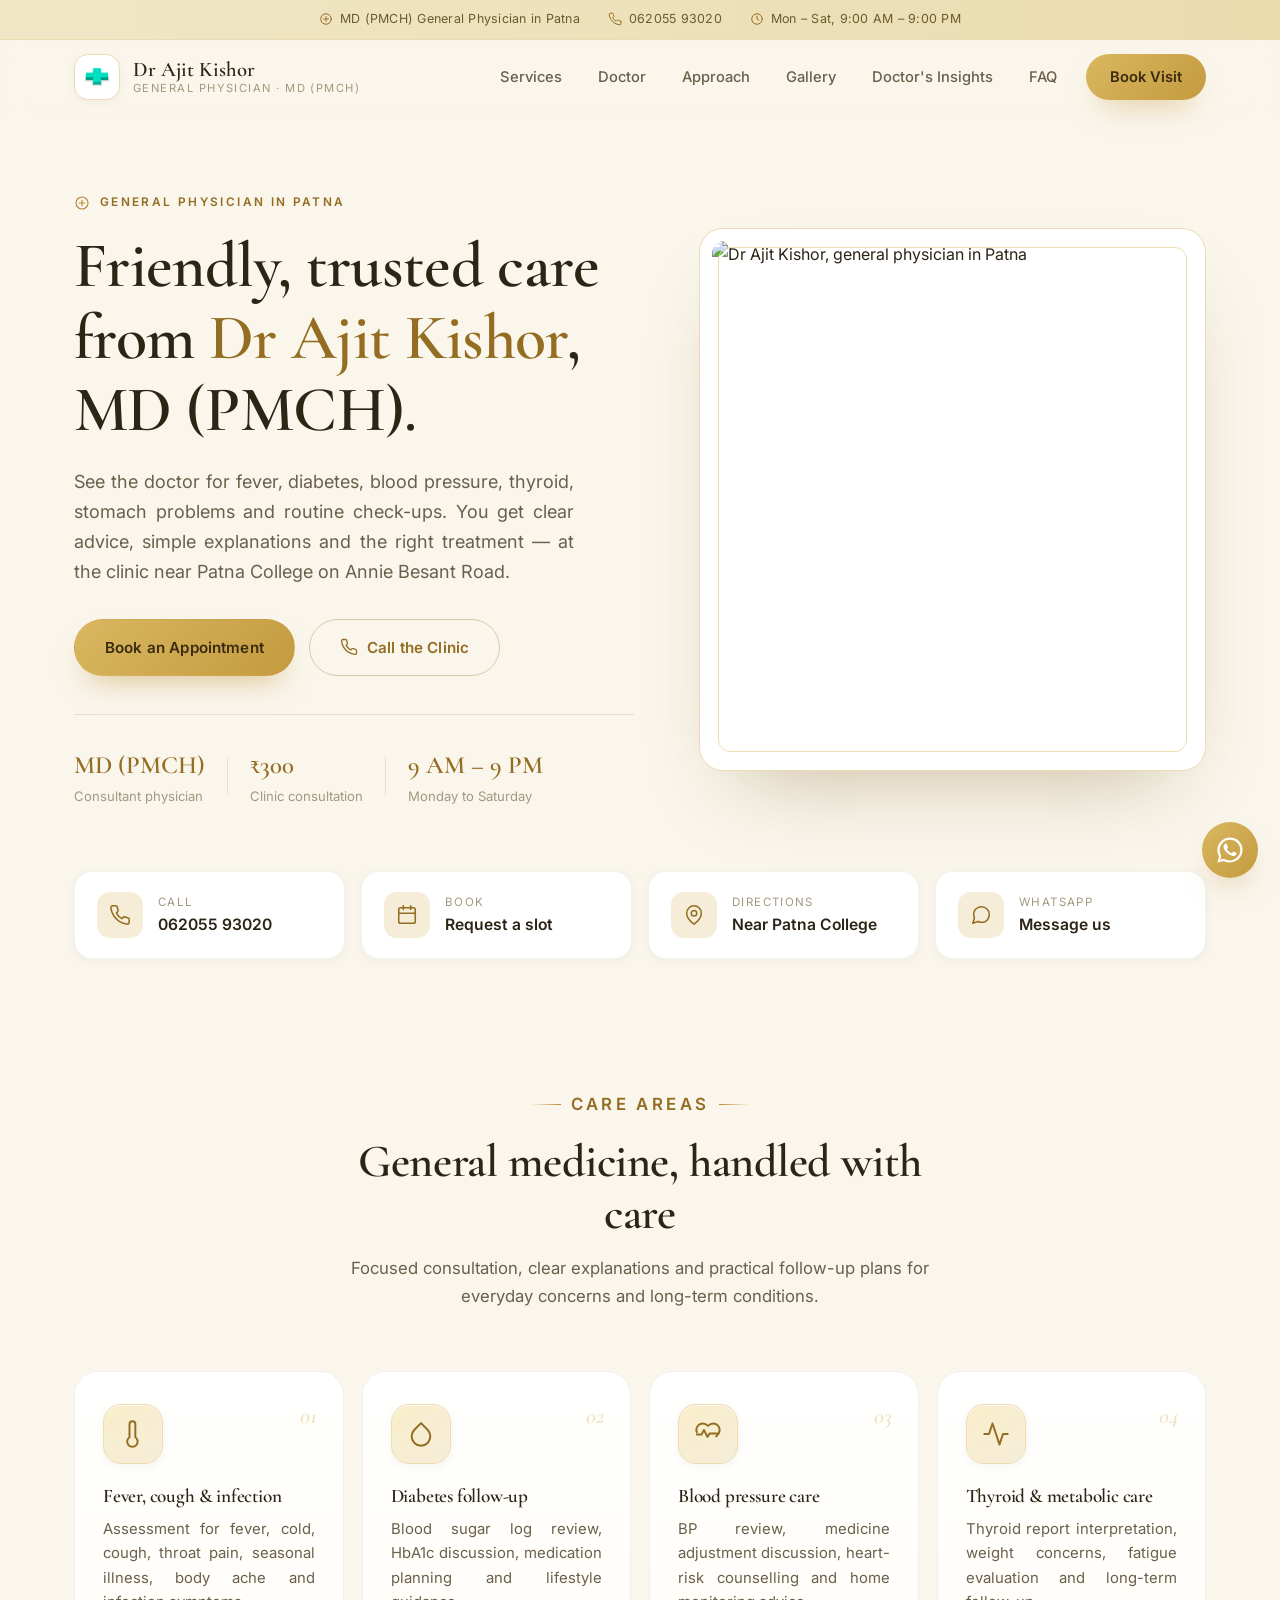
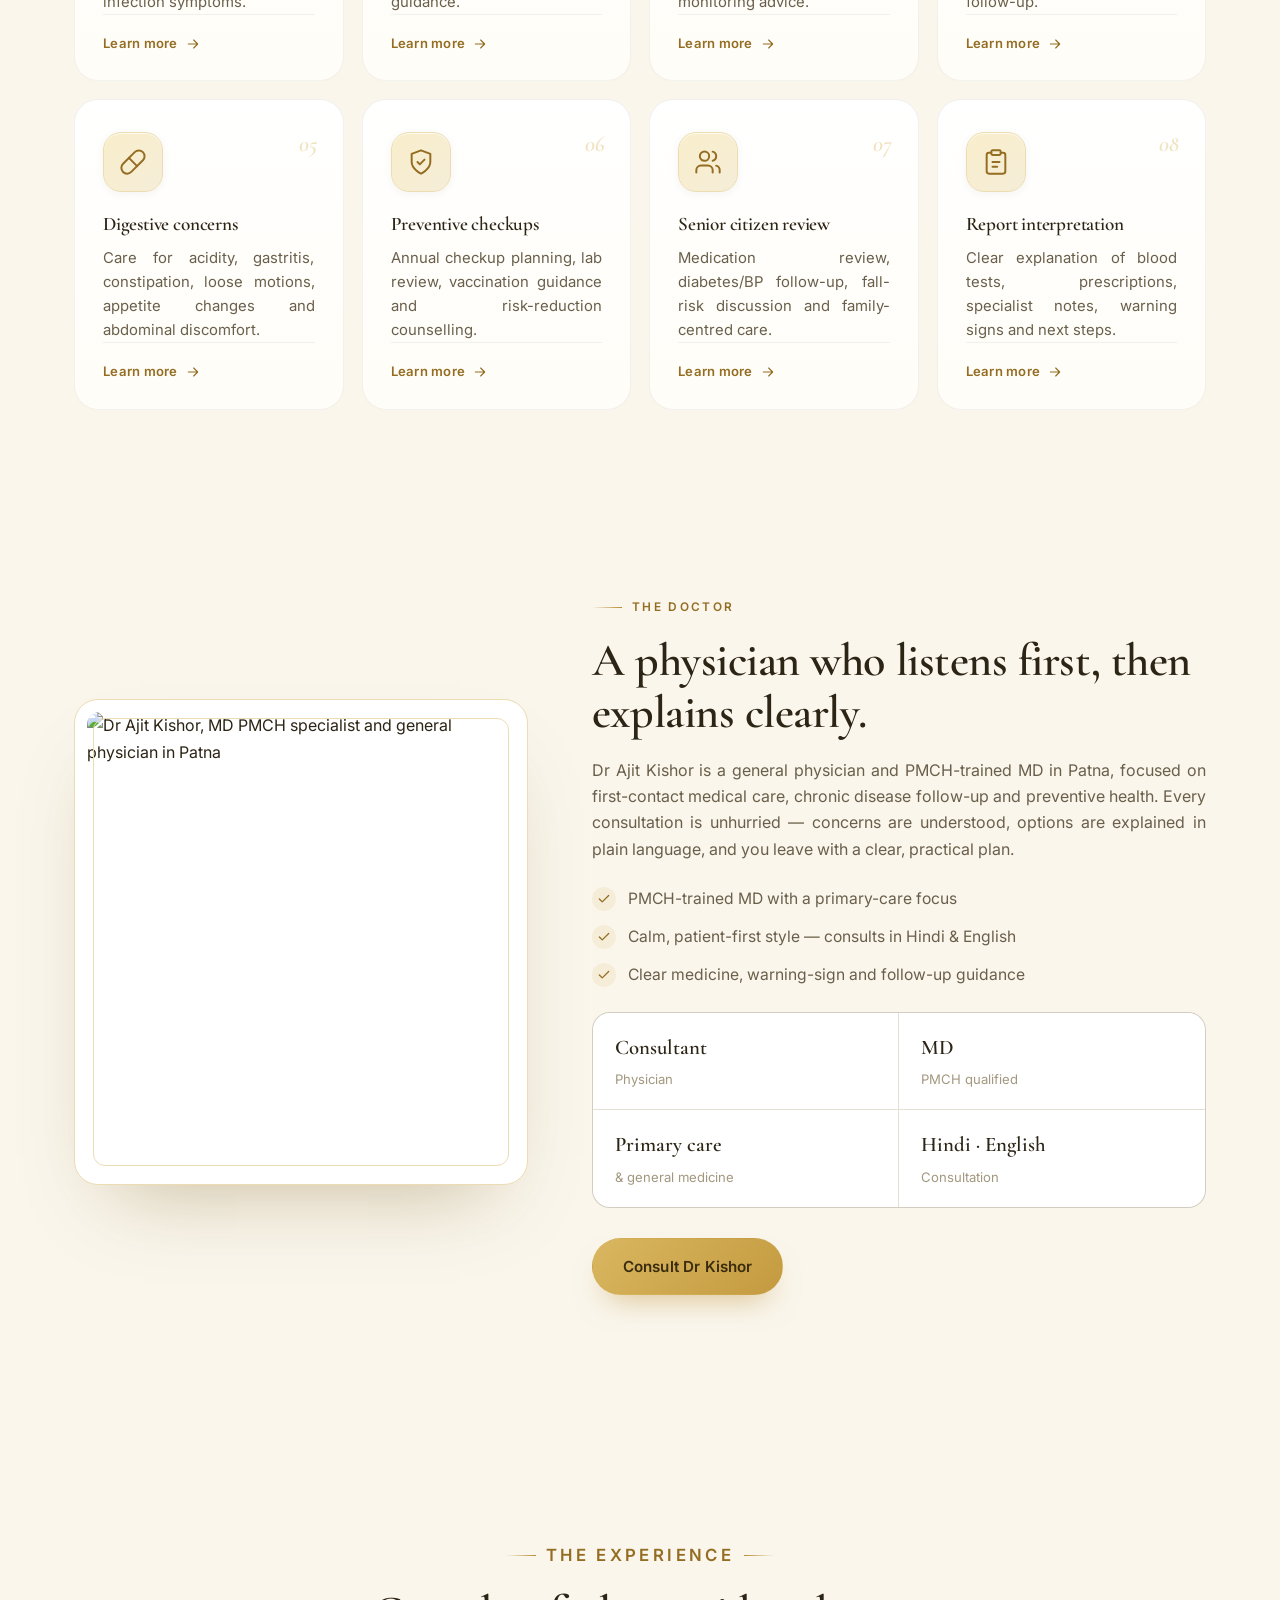
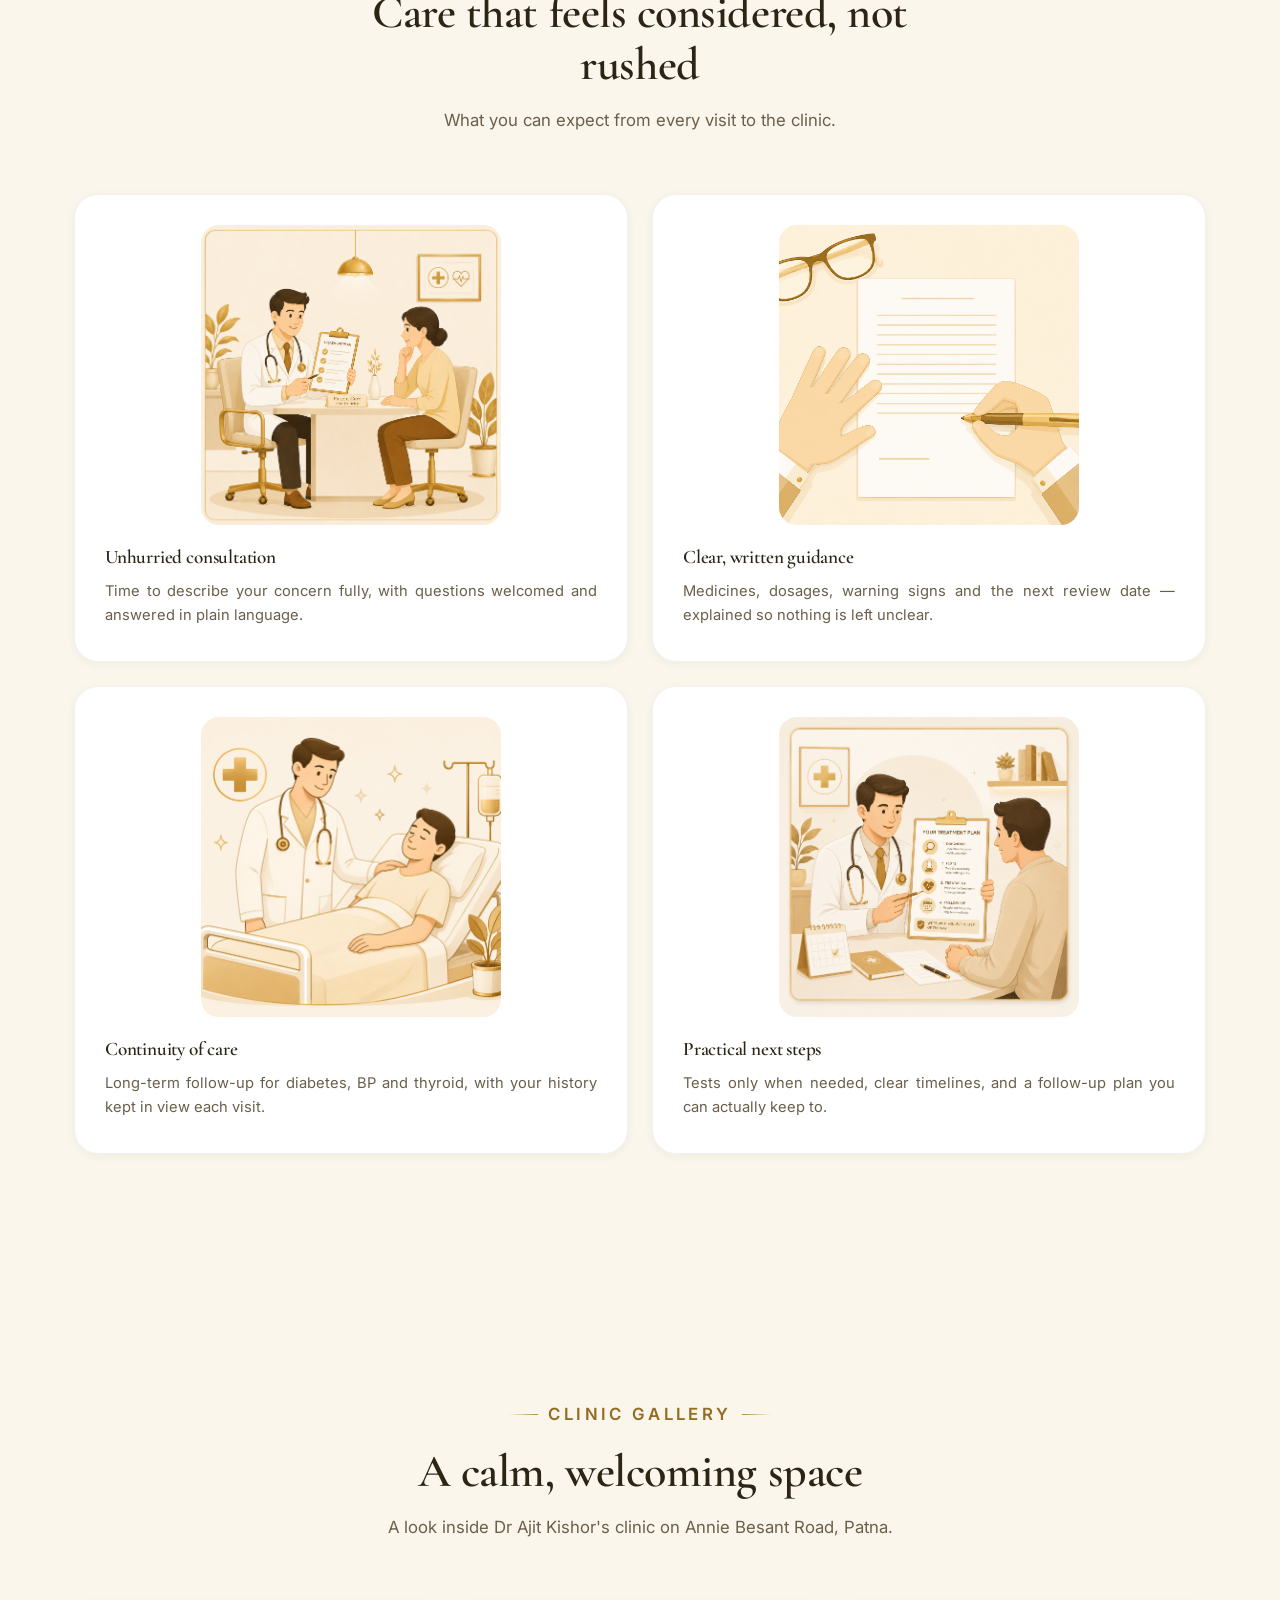
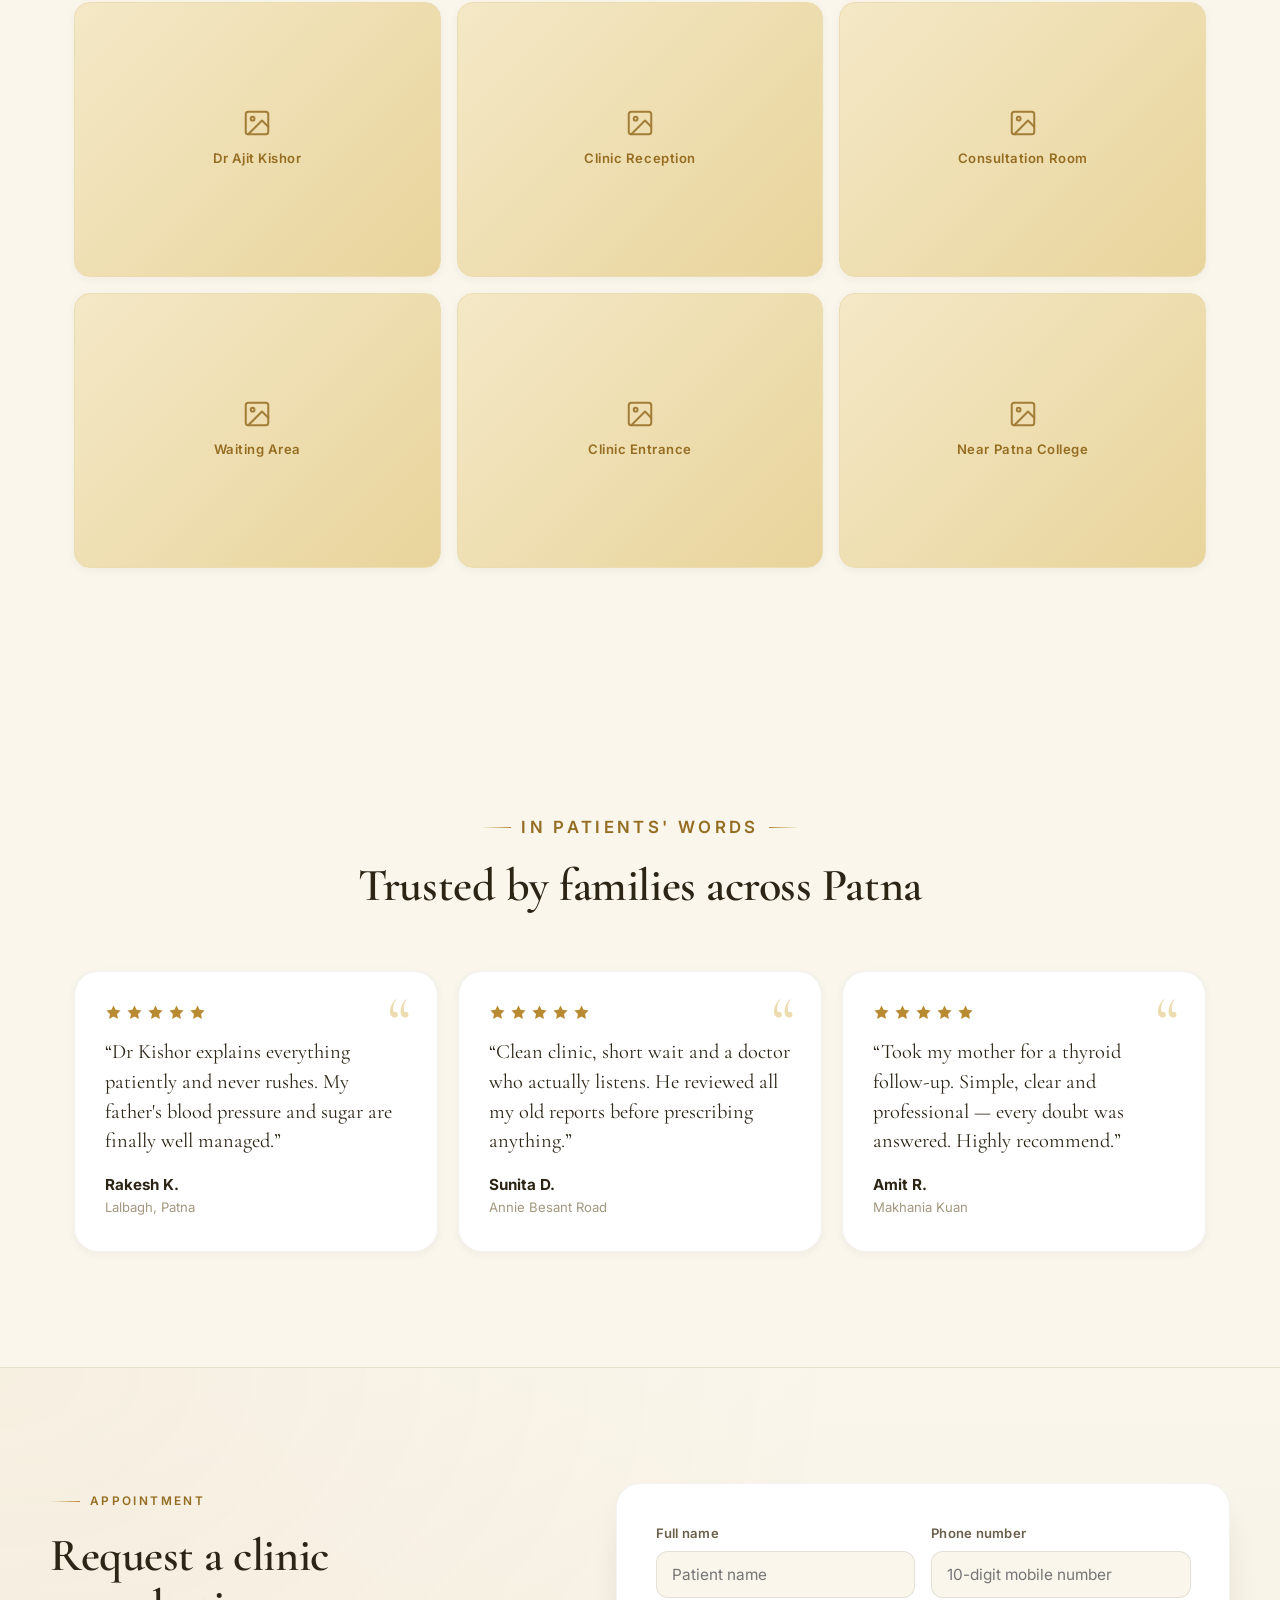
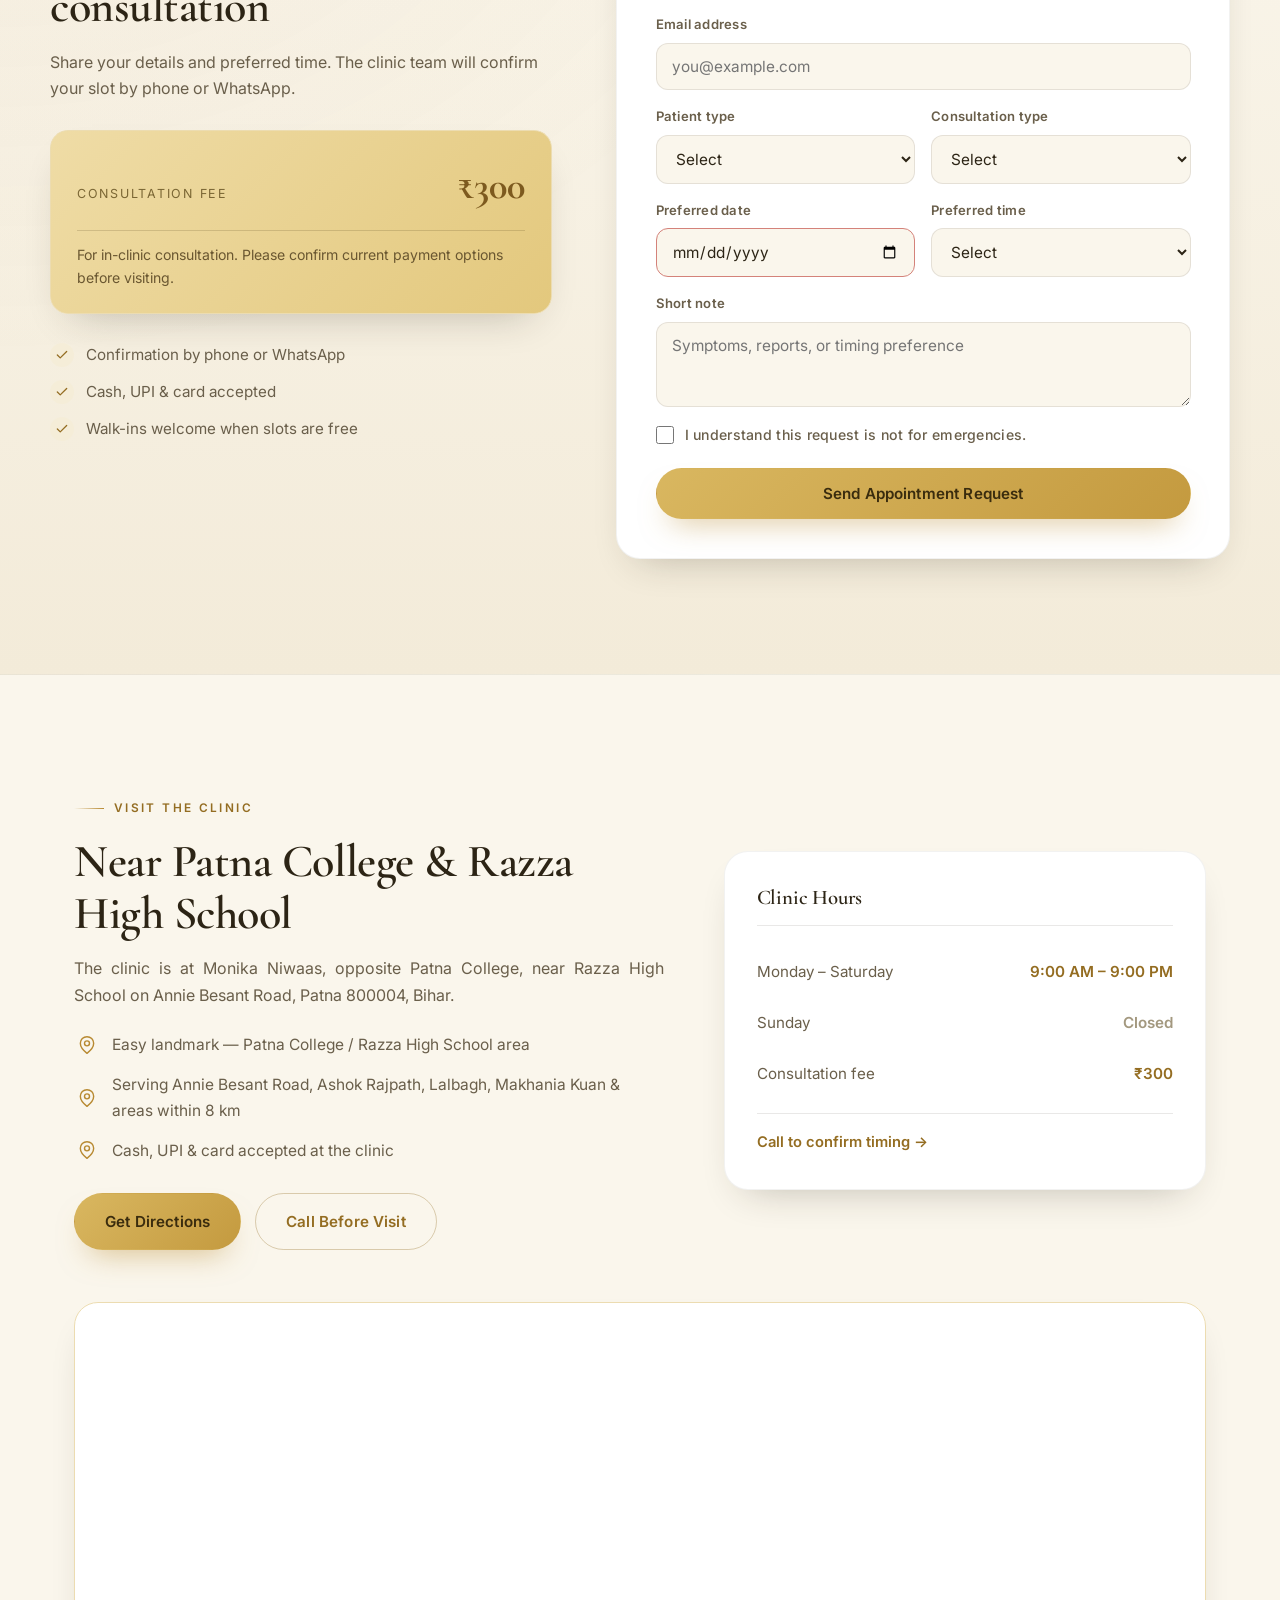
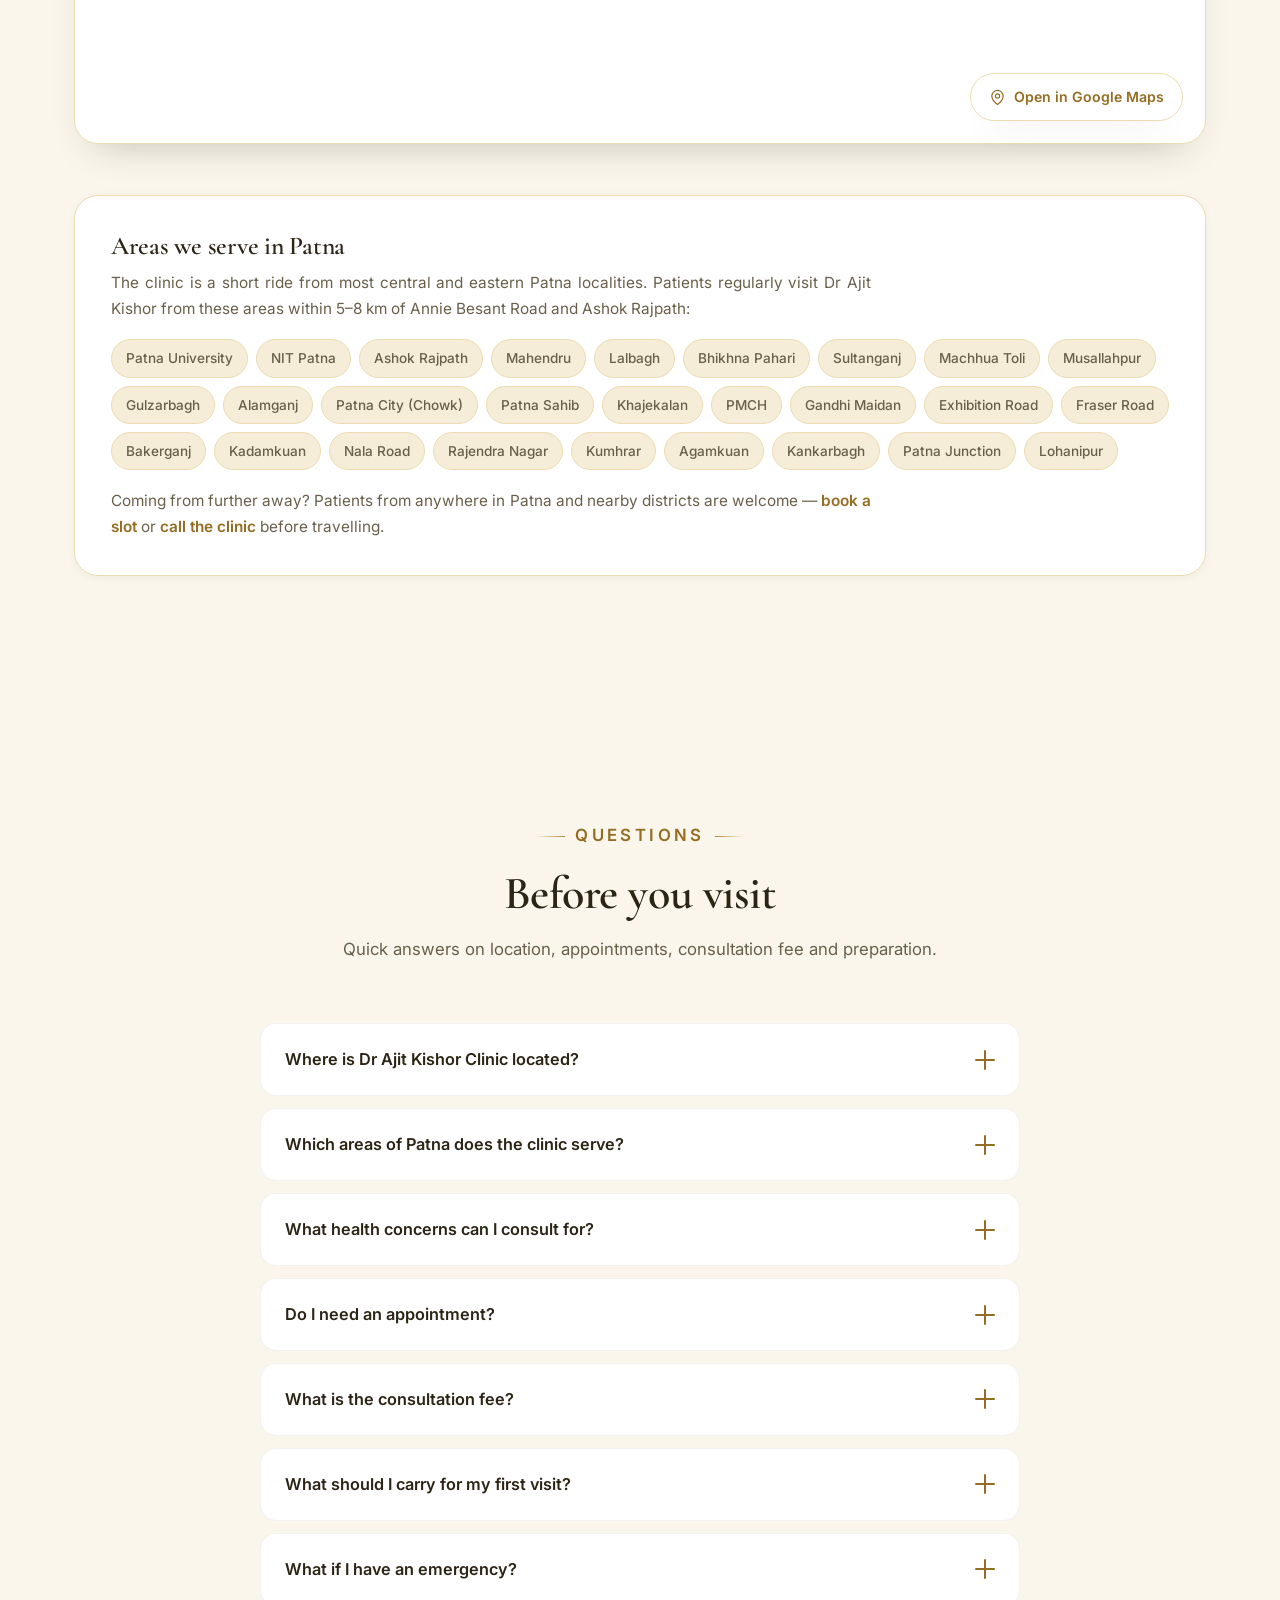
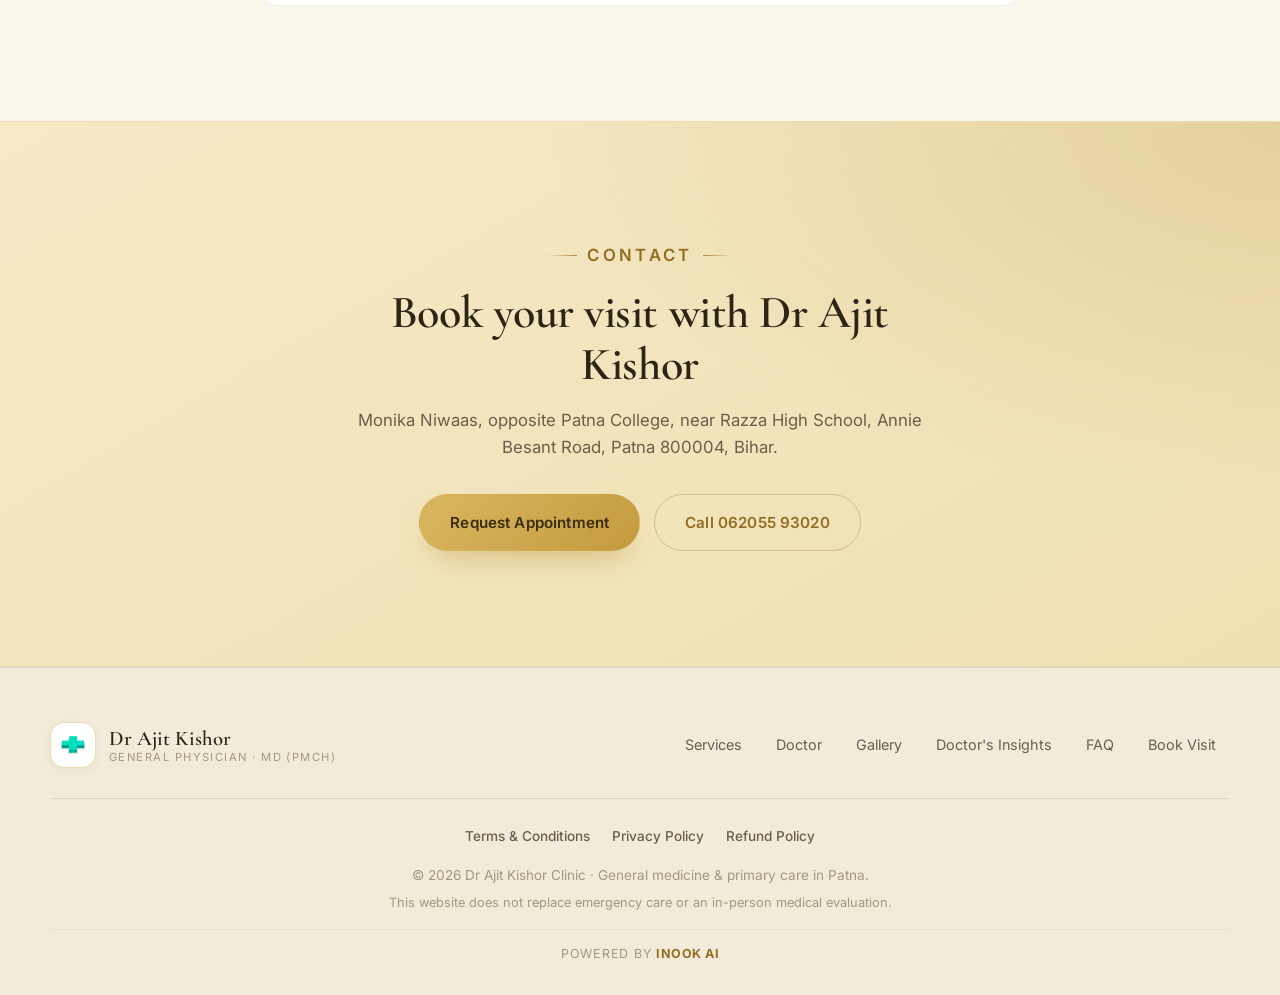
==== commit c340cdfc: "Add care page illustrations, hyperlocal Patna SEO, full sitemap - Add 24 themed illustrations across" ====
--- a/index.html
+++ b/index.html
@@ -6,11 +6,11 @@
     <title>Dr Ajit Kishor, MD (PMCH) | General Physician in Patna</title>
     <meta
       name="description"
-      content="Consult Dr Ajit Kishor, MD (PMCH) general physician in Patna, for fever, diabetes, blood pressure, thyroid and preventive care. Clinic at Monika Niwaas, Annie Besant Road, near Patna College."
+      content="Consult Dr Ajit Kishor, MD (PMCH) general physician in Patna, for fever, diabetes, blood pressure, thyroid and preventive care. Clinic at Monika Niwaas, Annie Besant Road, near Patna College — serving Ashok Rajpath, Patna University, Mahendru, Gulzarbagh, Patna Sahib, Gandhi Maidan, Kadamkuan, Rajendra Nagar and nearby areas."
     />
     <meta
       name="keywords"
-      content="general physician in Patna, Dr Ajit Kishor, MD PMCH doctor Patna, physician near Patna College, doctor near Razza High School, doctor Annie Besant Road Patna, consultant physician Patna, fever doctor Patna, diabetes doctor Patna, BP doctor Patna"
+      content="general physician in Patna, Dr Ajit Kishor, MD PMCH doctor Patna, physician near Patna College, doctor near Razza High School, doctor Annie Besant Road Patna, doctor Ashok Rajpath Patna, physician near Patna University, doctor near NIT Patna, doctor Mahendru Patna, doctor Gulzarbagh, doctor Patna Sahib, physician Patna City, doctor near Gandhi Maidan, doctor Kadamkuan, physician Rajendra Nagar Patna, doctor Kankarbagh, doctor near Patna Junction, consultant physician Patna, fever doctor Patna, diabetes doctor Patna, BP doctor Patna, general physician near me Patna"
     />
     <meta name="robots" content="index, follow, max-image-preview:large" />
     <meta name="author" content="Dr Ajit Kishor" />
@@ -18,8 +18,8 @@
 
     <meta name="geo.region" content="IN-BR" />
     <meta name="geo.placename" content="Patna, Bihar" />
-    <meta name="geo.position" content="25.6112;85.1377" />
-    <meta name="ICBM" content="25.6112, 85.1377" />
+    <meta name="geo.position" content="25.6170951;85.1652026" />
+    <meta name="ICBM" content="25.6170951, 85.1652026" />
 
     <link rel="canonical" href="https://ankitrajofficial.github.io/dr_ajit_kishore/" />
     <meta property="og:type" content="website" />
@@ -81,17 +81,52 @@
         },
         "geo": {
           "@type": "GeoCoordinates",
-          "latitude": 25.6112,
-          "longitude": 85.1377
+          "latitude": 25.6170951,
+          "longitude": 85.1652026
+        },
+        "serviceArea": {
+          "@type": "GeoCircle",
+          "geoMidpoint": {
+            "@type": "GeoCoordinates",
+            "latitude": 25.6170951,
+            "longitude": 85.1652026
+          },
+          "geoRadius": "8000"
         },
         "hasMap": "https://www.google.com/maps/search/?api=1&query=Monika%20Niwaas%2C%20Opposite%20Patna%20College%2C%20Near%20Razza%20High%20School%2C%20Annie%20Besant%20Road%2C%20Patna%20800004%2C%20Bihar",
         "areaServed": [
           { "@type": "City", "name": "Patna" },
-          { "@type": "Place", "name": "Annie Besant Road" },
+          { "@type": "Place", "name": "Annie Besant Road, Patna" },
+          { "@type": "Place", "name": "Ashok Rajpath, Patna" },
           { "@type": "Place", "name": "Patna College" },
+          { "@type": "Place", "name": "Patna University" },
+          { "@type": "Place", "name": "NIT Patna" },
           { "@type": "Place", "name": "Razza High School" },
-          { "@type": "Place", "name": "Lalbagh" },
-          { "@type": "Place", "name": "Makhania Kuan" }
+          { "@type": "Place", "name": "Lalbagh, Patna" },
+          { "@type": "Place", "name": "Makhania Kuan, Patna" },
+          { "@type": "Place", "name": "Mahendru, Patna" },
+          { "@type": "Place", "name": "Bhikhna Pahari, Patna" },
+          { "@type": "Place", "name": "Sultanganj, Patna" },
+          { "@type": "Place", "name": "Machhua Toli, Patna" },
+          { "@type": "Place", "name": "Musallahpur, Patna" },
+          { "@type": "Place", "name": "Gulzarbagh, Patna" },
+          { "@type": "Place", "name": "Alamganj, Patna" },
+          { "@type": "Place", "name": "Patna City (Chowk)" },
+          { "@type": "Place", "name": "Patna Sahib" },
+          { "@type": "Place", "name": "Khajekalan, Patna" },
+          { "@type": "Place", "name": "PMCH, Patna" },
+          { "@type": "Place", "name": "Gandhi Maidan, Patna" },
+          { "@type": "Place", "name": "Exhibition Road, Patna" },
+          { "@type": "Place", "name": "Fraser Road, Patna" },
+          { "@type": "Place", "name": "Bakerganj, Patna" },
+          { "@type": "Place", "name": "Kadamkuan, Patna" },
+          { "@type": "Place", "name": "Nala Road, Patna" },
+          { "@type": "Place", "name": "Rajendra Nagar, Patna" },
+          { "@type": "Place", "name": "Kumhrar, Patna" },
+          { "@type": "Place", "name": "Agamkuan, Patna" },
+          { "@type": "Place", "name": "Kankarbagh, Patna" },
+          { "@type": "Place", "name": "Patna Junction" },
+          { "@type": "Place", "name": "Lohanipur, Patna" }
         ],
         "openingHoursSpecification": [
           {
@@ -131,6 +166,14 @@
             "acceptedAnswer": {
               "@type": "Answer",
               "text": "The clinic is at Monika Niwaas, opposite Patna College, near Razza High School, Annie Besant Road, Patna 800004, Bihar."
+            }
+          },
+          {
+            "@type": "Question",
+            "name": "Which areas of Patna does the clinic serve?",
+            "acceptedAnswer": {
+              "@type": "Answer",
+              "text": "The clinic is on Annie Besant Road near Ashok Rajpath and serves patients from across Patna, especially areas within 5–8 km: Patna University, NIT Patna, Mahendru, Bhikhna Pahari, Sultanganj, Gulzarbagh, Alamganj, Patna City (Chowk), Patna Sahib, Khajekalan, PMCH, Gandhi Maidan, Exhibition Road, Fraser Road, Kadamkuan, Nala Road, Rajendra Nagar, Kumhrar, Agamkuan, Kankarbagh, Patna Junction and Lohanipur."
             }
           },
           {
@@ -736,7 +779,14 @@
               </label>
             </div>
             <button class="btn primary full" type="submit">Send Appointment Request</button>
-            <p class="form-status" role="status" aria-live="polite"></p>
+            <div class="form-success" hidden>
+              <span class="success-check" aria-hidden="true">
+                <svg class="ico" viewBox="0 0 24 24"><path d="M20 6 9 17l-5-5"/></svg>
+              </span>
+              <h3>Appointment request sent</h3>
+              <p class="form-status" role="status" aria-live="polite"></p>
+              <span class="success-code"></span>
+            </div>
             <a class="form-calendar full" href="#" target="_blank" rel="noopener" hidden>
               <svg class="ico" viewBox="0 0 24 24" aria-hidden="true"><rect x="3" y="4" width="18" height="17" rx="2"/><path d="M16 2v4M8 2v4M3 10h18"/></svg>
               Add to my Google Calendar
@@ -763,7 +813,7 @@
               </li>
               <li>
                 <span class="pin" aria-hidden="true"><svg class="ico" viewBox="0 0 24 24"><path d="M20 10c0 6-8 12-8 12s-8-6-8-12a8 8 0 0 1 16 0z"/><circle cx="12" cy="10" r="3"/></svg></span>
-                Serving Annie Besant Road, Lalbagh, Makhania Kuan &amp; nearby Patna
+                Serving Annie Besant Road, Ashok Rajpath, Lalbagh, Makhania Kuan &amp; areas within 8 km
               </li>
               <li>
                 <span class="pin" aria-hidden="true"><svg class="ico" viewBox="0 0 24 24"><path d="M20 10c0 6-8 12-8 12s-8-6-8-12a8 8 0 0 1 16 0z"/><circle cx="12" cy="10" r="3"/></svg></span>
@@ -818,6 +868,49 @@
             Open in Google Maps
           </a>
         </div>
+
+        <div class="areas-served reveal">
+          <h3>Areas we serve in Patna</h3>
+          <p>
+            The clinic is a short ride from most central and eastern Patna localities.
+            Patients regularly visit Dr Ajit Kishor from these areas within 5–8 km of
+            Annie Besant Road and Ashok Rajpath:
+          </p>
+          <ul class="area-chips">
+            <li>Patna University</li>
+            <li>NIT Patna</li>
+            <li>Ashok Rajpath</li>
+            <li>Mahendru</li>
+            <li>Lalbagh</li>
+            <li>Bhikhna Pahari</li>
+            <li>Sultanganj</li>
+            <li>Machhua Toli</li>
+            <li>Musallahpur</li>
+            <li>Gulzarbagh</li>
+            <li>Alamganj</li>
+            <li>Patna City (Chowk)</li>
+            <li>Patna Sahib</li>
+            <li>Khajekalan</li>
+            <li>PMCH</li>
+            <li>Gandhi Maidan</li>
+            <li>Exhibition Road</li>
+            <li>Fraser Road</li>
+            <li>Bakerganj</li>
+            <li>Kadamkuan</li>
+            <li>Nala Road</li>
+            <li>Rajendra Nagar</li>
+            <li>Kumhrar</li>
+            <li>Agamkuan</li>
+            <li>Kankarbagh</li>
+            <li>Patna Junction</li>
+            <li>Lohanipur</li>
+          </ul>
+          <p class="areas-note">
+            Coming from further away? Patients from anywhere in Patna and nearby
+            districts are welcome — <a href="#appointment">book a slot</a> or
+            <a href="tel:+916205593020">call the clinic</a> before travelling.
+          </p>
+        </div>
       </section>
 
       <!-- FAQ -->
@@ -835,6 +928,13 @@
               <span class="faq-icon" aria-hidden="true"></span>
             </summary>
             <p>Monika Niwaas, opposite Patna College, near Razza High School, Annie Besant Road, Patna 800004, Bihar.</p>
+          </details>
+          <details>
+            <summary>
+              <span>Which areas of Patna does the clinic serve?</span>
+              <span class="faq-icon" aria-hidden="true"></span>
+            </summary>
+            <p>The clinic is on Annie Besant Road near Ashok Rajpath. Patients visit from across Patna, especially areas within 5–8 km — Patna University, NIT Patna, Mahendru, Gulzarbagh, Patna City (Chowk), Patna Sahib, PMCH, Gandhi Maidan, Exhibition Road, Kadamkuan, Rajendra Nagar, Kumhrar, Kankarbagh and Patna Junction.</p>
           </details>
           <details>
             <summary>
--- a/styles.css
+++ b/styles.css
@@ -319,7 +319,7 @@
 }
 .hero-content { max-width: 560px; }
 .hero h1 { margin-bottom: 22px; }
-.hero-text { font-size: 1.13rem; max-width: 500px; }
+.hero-text { font-size: 1.13rem; max-width: 500px; text-align: justify; text-justify: inter-word; hyphens: auto; }
 
 .hero-actions {
   display: flex;
@@ -497,8 +497,9 @@
 .service-card p {
   font-size: 0.93rem;
   line-height: 1.62;
-  text-align: left;
-  hyphens: none;
+  text-align: justify;
+  text-justify: inter-word;
+  hyphens: auto;
 }
 .service-more {
   display: inline-flex;
@@ -969,11 +970,74 @@
   flex-shrink: 0;
 }
 .form-status {
-  margin-top: 16px;
-  font-size: 0.92rem;
+  font-size: 0.95rem;
   font-weight: 500;
+  color: var(--ink-soft);
+  text-align: center;
+  margin: 0;
+}
+
+/* Loading state on the submit button */
+.btn.is-loading { position: relative; color: transparent !important; cursor: progress; }
+.btn.is-loading::after {
+  content: "";
+  position: absolute;
+  top: 50%;
+  left: 50%;
+  width: 20px;
+  height: 20px;
+  margin: -10px 0 0 -10px;
+  border: 2px solid rgba(58, 44, 14, 0.35);
+  border-top-color: #3a2c0e;
+  border-radius: 50%;
+  animation: btnSpin 0.7s linear infinite;
+}
+@keyframes btnSpin { to { transform: rotate(360deg); } }
+
+/* Prominent post-submit confirmation card */
+.form-success {
+  margin-top: 18px;
+  padding: 28px 26px;
+  text-align: center;
+  border-radius: var(--radius-lg);
+  background: linear-gradient(180deg, #f3f7ee, #fbfdf8);
+  border: 1px solid #d9e6c8;
+  box-shadow: var(--shadow-sm);
+  animation: successPop 0.5s var(--ease) both;
+}
+.form-success[hidden] { display: none; }
+.success-check {
+  display: inline-grid;
+  place-items: center;
+  width: 58px;
+  height: 58px;
+  border-radius: 50%;
+  background: #e3efd3;
+  color: #4f7a2f;
+  margin-bottom: 14px;
+  animation: checkPop 0.45s 0.12s var(--ease) both;
+}
+.success-check .ico { width: 30px; height: 30px; stroke-width: 2.6; }
+.form-success h3 { font-size: 1.4rem; margin-bottom: 8px; color: var(--ink); }
+.success-code {
+  display: block;
+  margin-top: 12px;
+  font-size: 0.82rem;
+  font-weight: 600;
+  letter-spacing: 0.04em;
   color: var(--gold-deep);
-  text-align: center;
+  background: var(--gold-tint);
+  border-radius: var(--radius-pill);
+  padding: 7px 16px;
+}
+.success-code:empty { display: none; }
+@keyframes successPop {
+  from { opacity: 0; transform: translateY(12px) scale(0.98); }
+  to { opacity: 1; transform: none; }
+}
+@keyframes checkPop {
+  from { opacity: 0; transform: scale(0.4); }
+  to { opacity: 1; transform: none; }
 }
 .form-whatsapp {
   display: block;
@@ -1018,6 +1082,7 @@
   align-items: center;
 }
 .location-copy h2 { margin-bottom: 16px; }
+.location-copy > p { text-align: justify; text-justify: inter-word; hyphens: auto; }
 .location-list { list-style: none; margin: 24px 0 30px; display: grid; gap: 14px; }
 .location-list li {
   display: flex;
@@ -1099,6 +1164,47 @@
 }
 .map-open .ico { width: 17px; height: 17px; }
 .map-open:hover { background: var(--grad-gold); color: #3a2c0e; transform: translateY(-2px); }
+
+.areas-served {
+  margin-top: clamp(34px, 4vw, 52px);
+  padding: clamp(24px, 3vw, 36px);
+  background: var(--surface);
+  border: 1px solid var(--gold-soft);
+  border-radius: var(--radius-lg);
+  box-shadow: var(--shadow-sm);
+}
+.areas-served h3 {
+  font-family: var(--serif);
+  font-size: clamp(1.3rem, 2vw, 1.6rem);
+  margin-bottom: 10px;
+}
+.areas-served p {
+  font-size: 0.96rem;
+  max-width: 760px;
+  text-align: justify;
+  text-justify: inter-word;
+  hyphens: auto;
+}
+.area-chips {
+  list-style: none;
+  display: flex;
+  flex-wrap: wrap;
+  gap: 8px;
+  margin: 18px 0;
+  padding: 0;
+}
+.area-chips li {
+  padding: 7px 14px;
+  border-radius: var(--radius-pill);
+  background: var(--gold-tint);
+  border: 1px solid var(--gold-soft);
+  color: var(--ink-soft);
+  font-size: 0.85rem;
+  font-weight: 500;
+}
+.areas-note { margin-top: 4px; }
+.areas-note a { color: var(--gold-deep); font-weight: 600; }
+.areas-note a:hover { color: var(--gold); }
 
 /* ---------- FAQ ---------- */
 .faq-list { max-width: 760px; margin: 0 auto; display: grid; gap: 12px; }
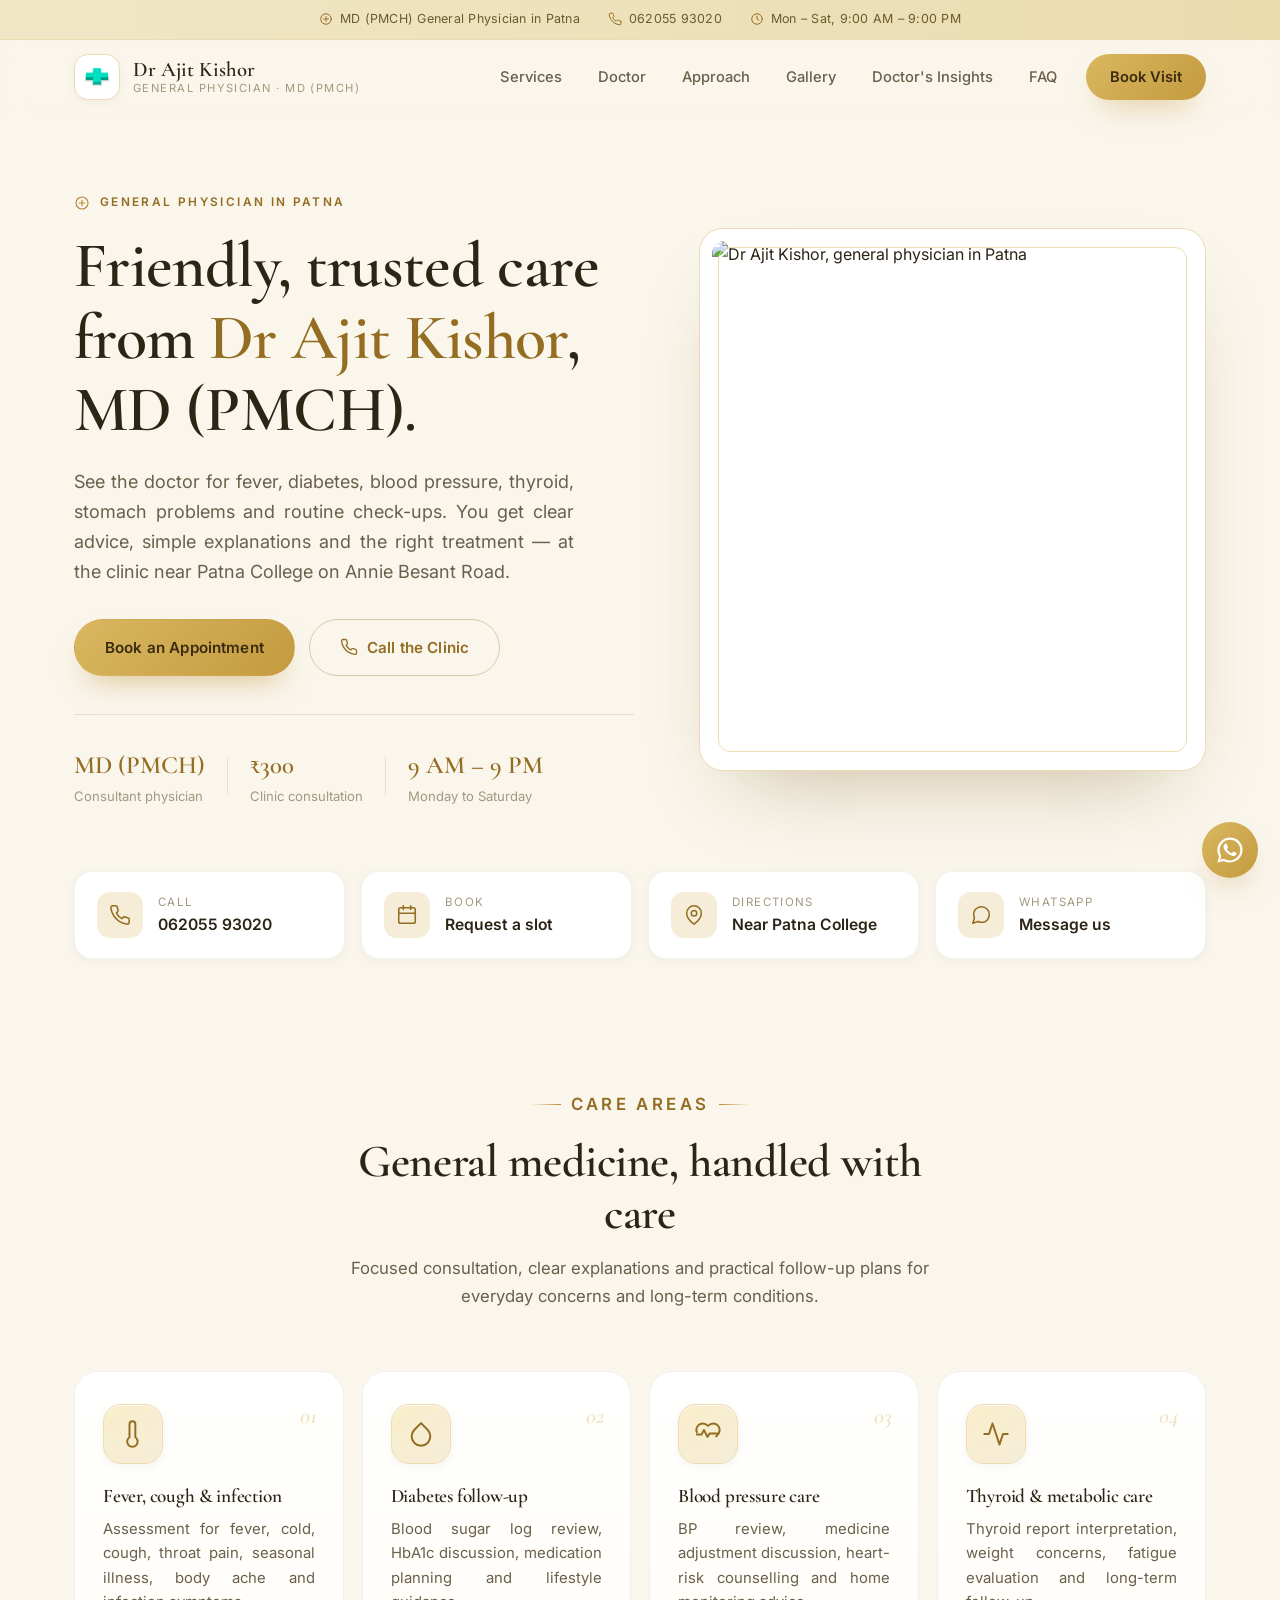
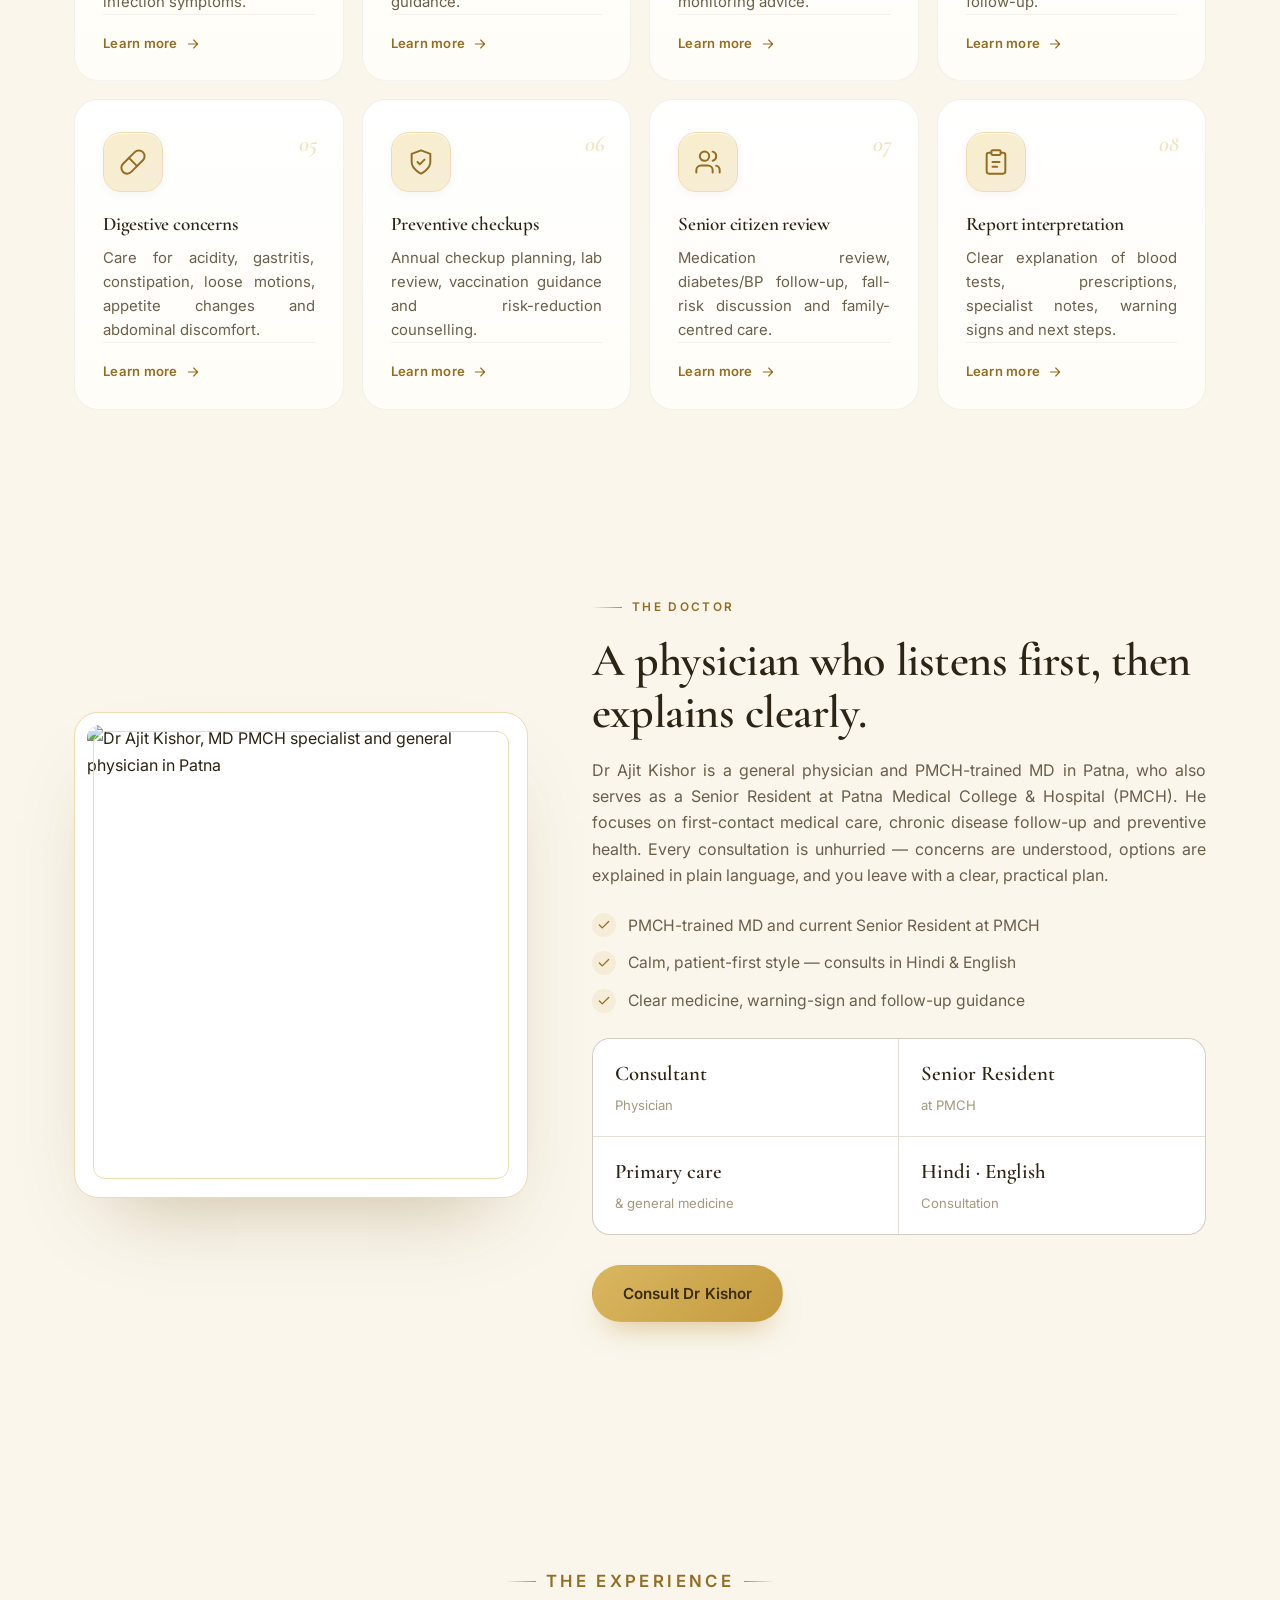
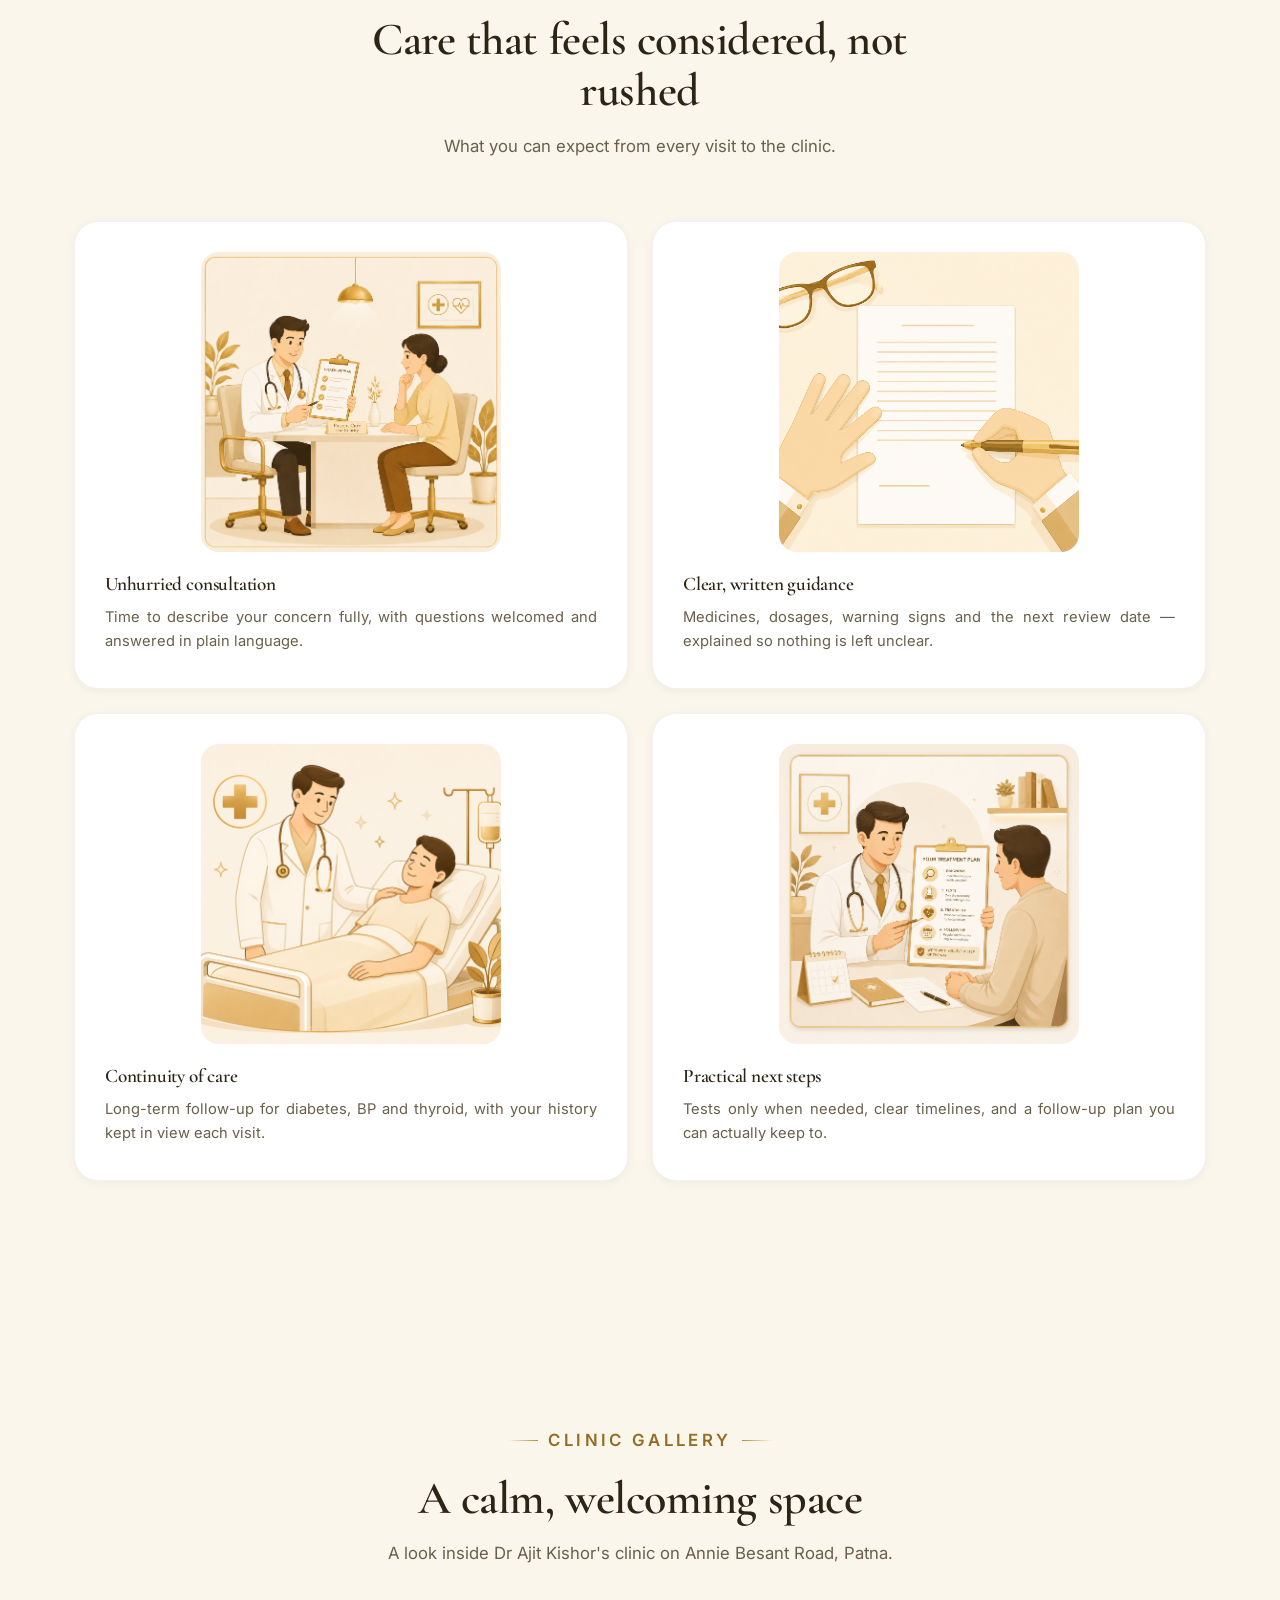
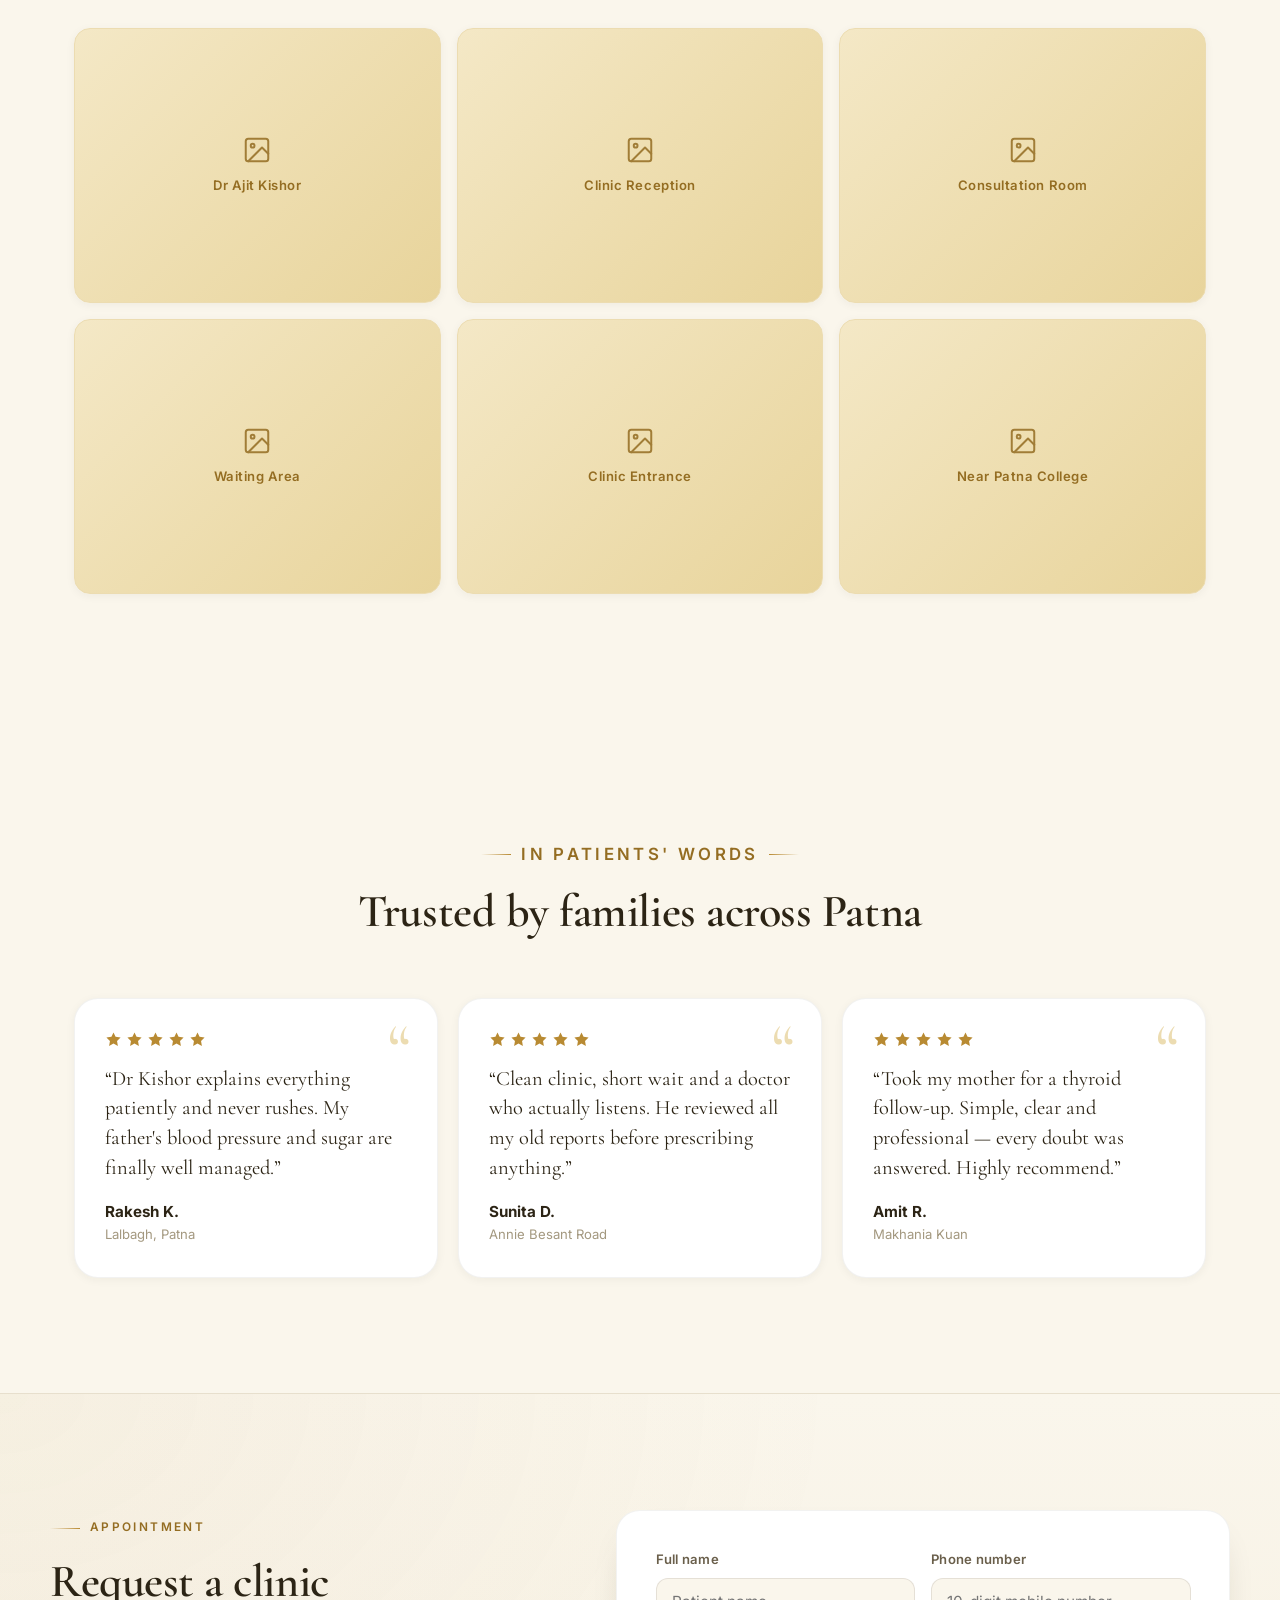
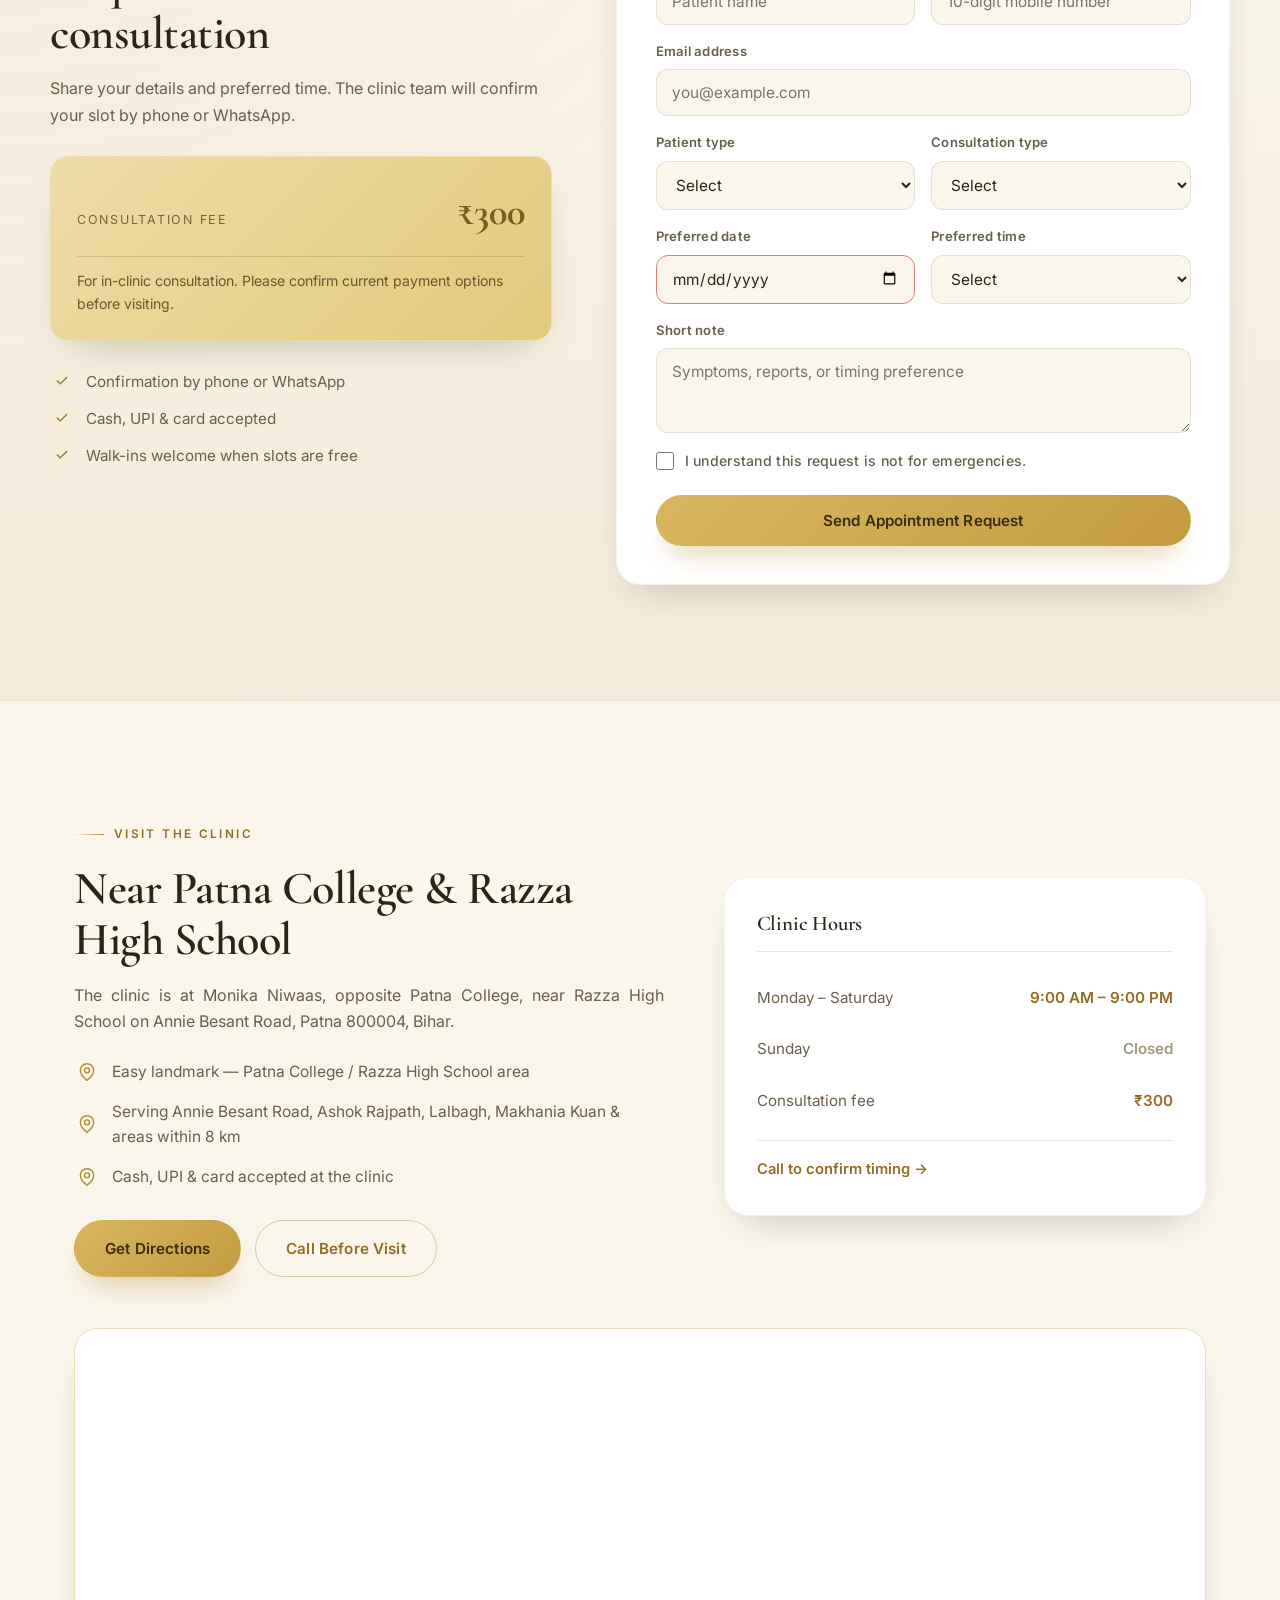
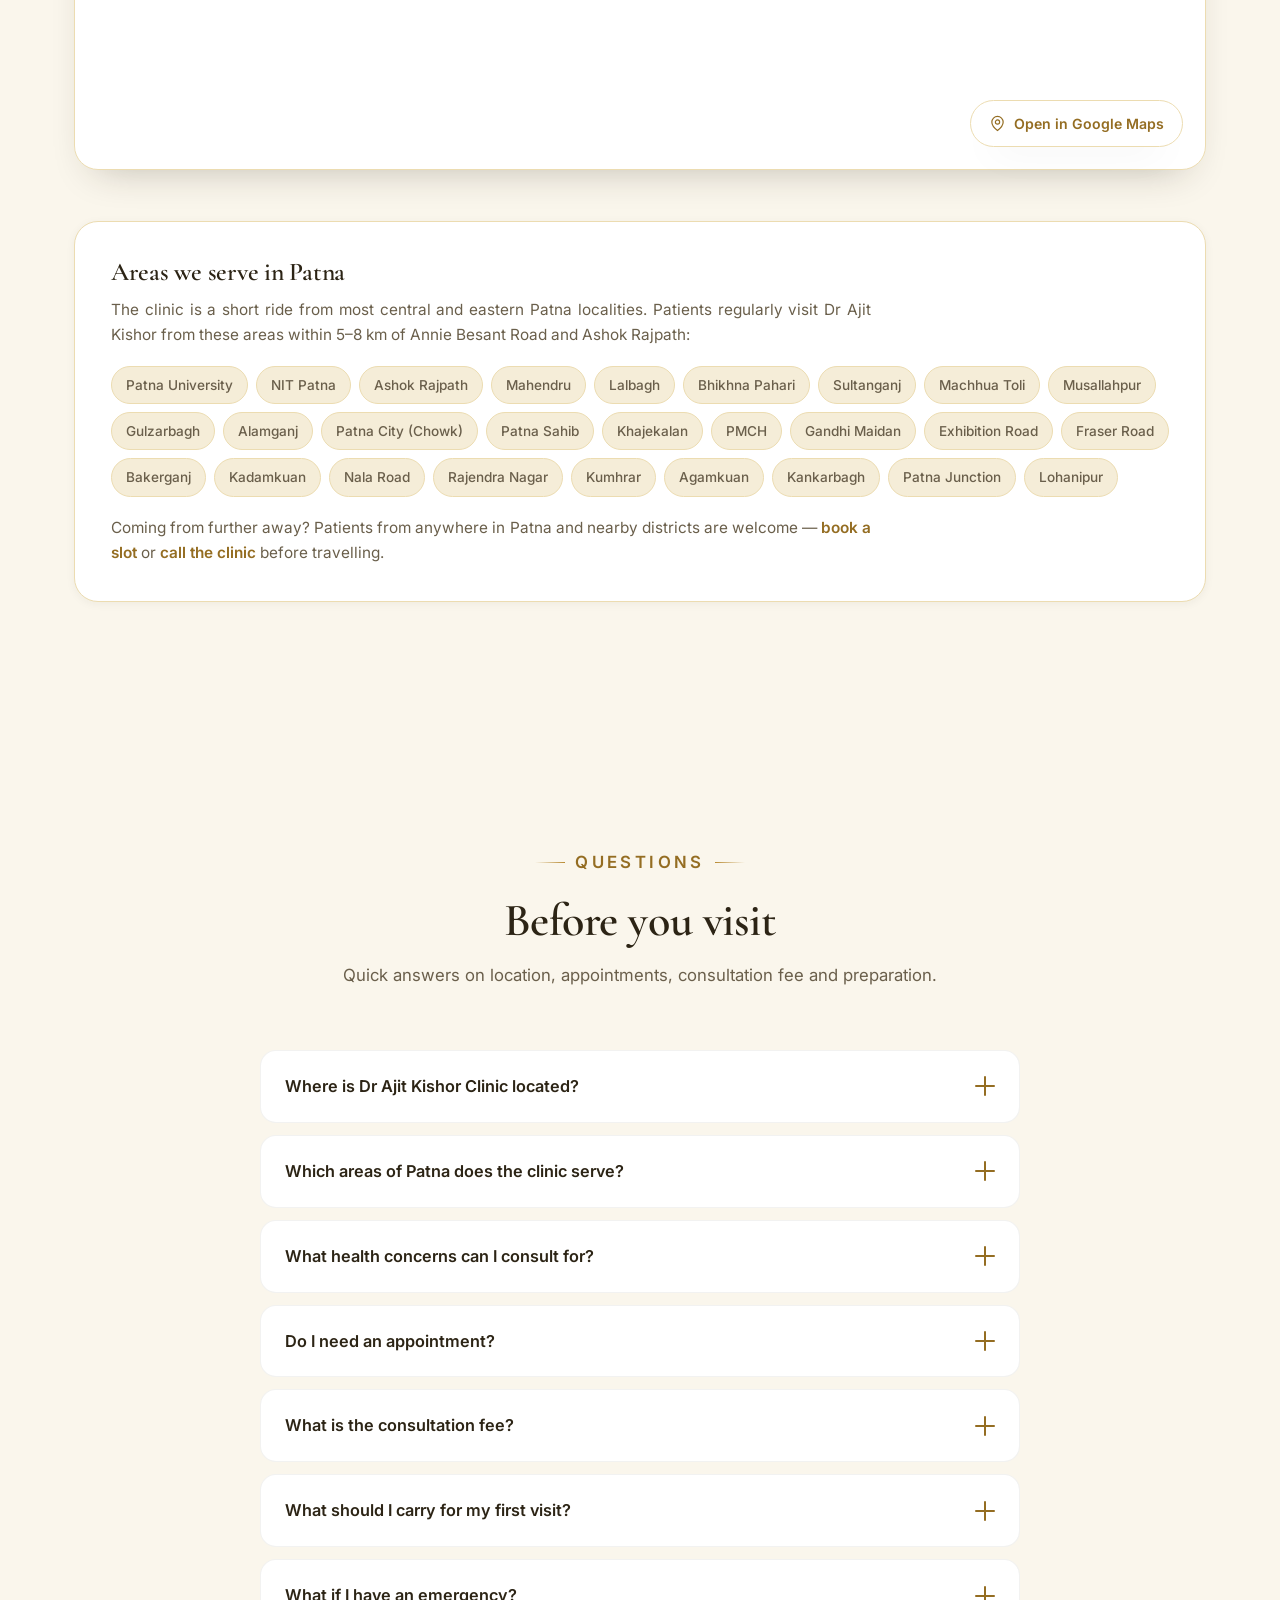
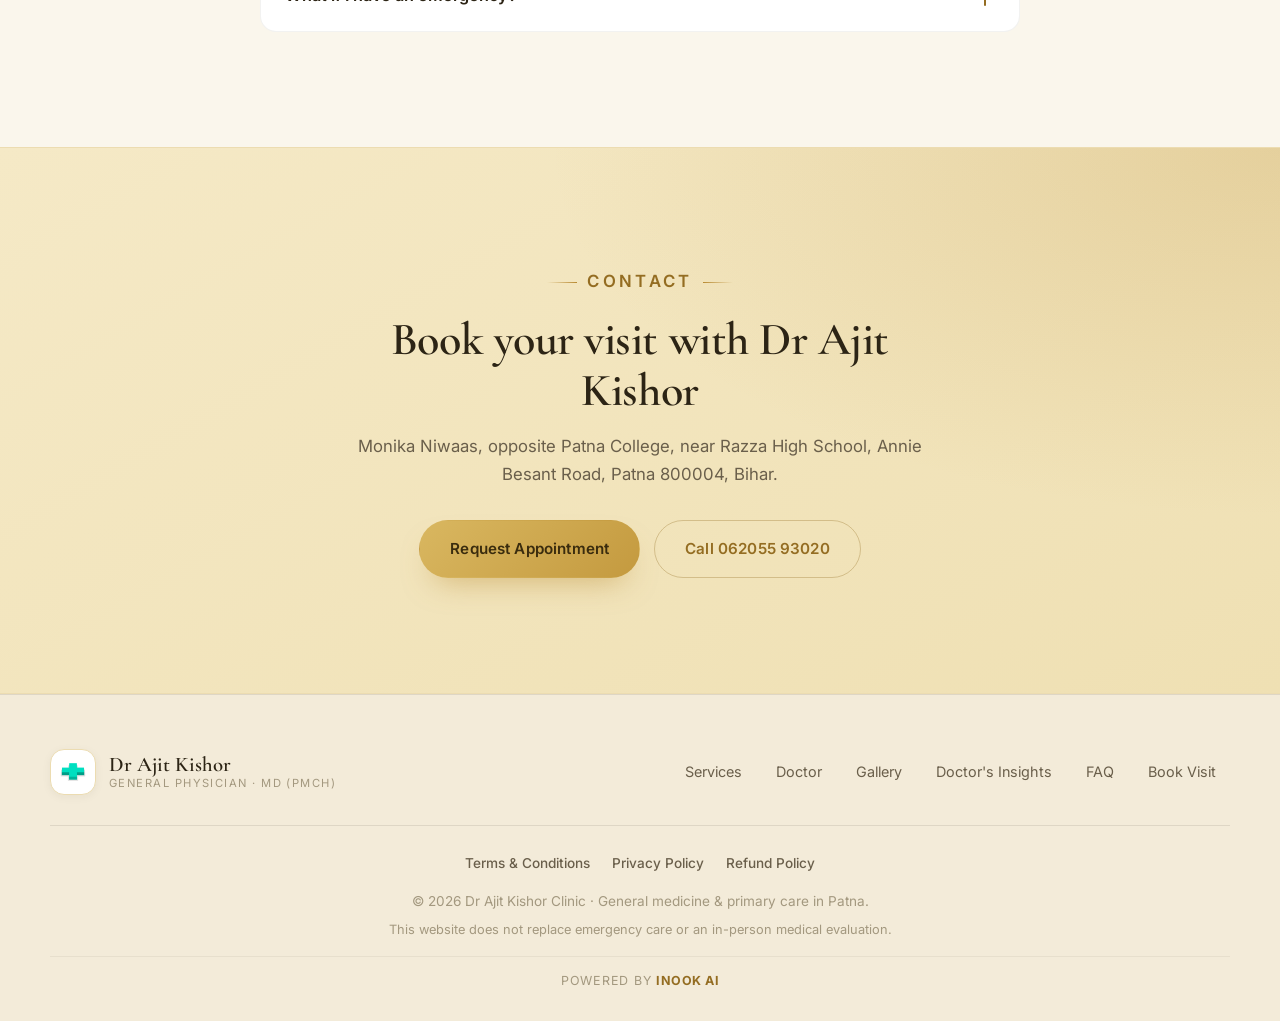
==== commit b37a1a73: "Add Senior Resident at PMCH to doctor credentials Co-Authored-By: Claude Opus 4.8 (1M context) <nore" ====
--- a/index.html
+++ b/index.html
@@ -142,7 +142,9 @@
           "honorificPrefix": "Dr",
           "medicalSpecialty": ["GeneralPractice", "PrimaryCare"],
           "alumniOf": "Patna Medical College Hospital (PMCH)",
-          "affiliation": "PMCH"
+          "affiliation": "PMCH",
+          "jobTitle": "Senior Resident, Patna Medical College & Hospital (PMCH)",
+          "worksFor": { "@type": "Hospital", "name": "Patna Medical College & Hospital (PMCH)" }
         },
         "availableService": [
           { "@type": "MedicalTherapy", "name": "General physician consultation" },
@@ -181,7 +183,7 @@
             "name": "What does Dr Ajit Kishor treat?",
             "acceptedAnswer": {
               "@type": "Answer",
-              "text": "Dr Ajit Kishor is a general physician and MD (PMCH) specialist who sees patients for fever, cough, infections, diabetes, blood pressure, thyroid concerns, digestive issues, checkups, medication review and report interpretation."
+              "text": "Dr Ajit Kishor is a general physician and MD (PMCH), and a current Senior Resident at Patna Medical College & Hospital (PMCH). He sees patients for fever, cough, infections, diabetes, blood pressure, thyroid concerns, digestive issues, checkups, medication review and report interpretation."
             }
           },
           {
@@ -464,16 +466,17 @@
             <h2>A physician who listens first, then explains clearly.</h2>
             <p>
               Dr Ajit Kishor is a general physician and PMCH-trained MD in Patna,
-              focused on first-contact medical care, chronic disease follow-up and
-              preventive health. Every consultation is unhurried — concerns are
-              understood, options are explained in plain language, and you leave
-              with a clear, practical plan.
+              who also serves as a Senior Resident at Patna Medical College &amp;
+              Hospital (PMCH). He focuses on first-contact medical care, chronic
+              disease follow-up and preventive health. Every consultation is
+              unhurried — concerns are understood, options are explained in plain
+              language, and you leave with a clear, practical plan.
             </p>
 
             <ul class="doctor-points">
               <li>
                 <span class="check" aria-hidden="true"><svg class="ico" viewBox="0 0 24 24"><path d="M20 6 9 17l-5-5"/></svg></span>
-                PMCH-trained MD with a primary-care focus
+                PMCH-trained MD and current Senior Resident at PMCH
               </li>
               <li>
                 <span class="check" aria-hidden="true"><svg class="ico" viewBox="0 0 24 24"><path d="M20 6 9 17l-5-5"/></svg></span>
@@ -491,8 +494,8 @@
                 <span>Physician</span>
               </div>
               <div>
-                <strong>MD</strong>
-                <span>PMCH qualified</span>
+                <strong>Senior Resident</strong>
+                <span>at PMCH</span>
               </div>
               <div>
                 <strong>Primary care</strong>
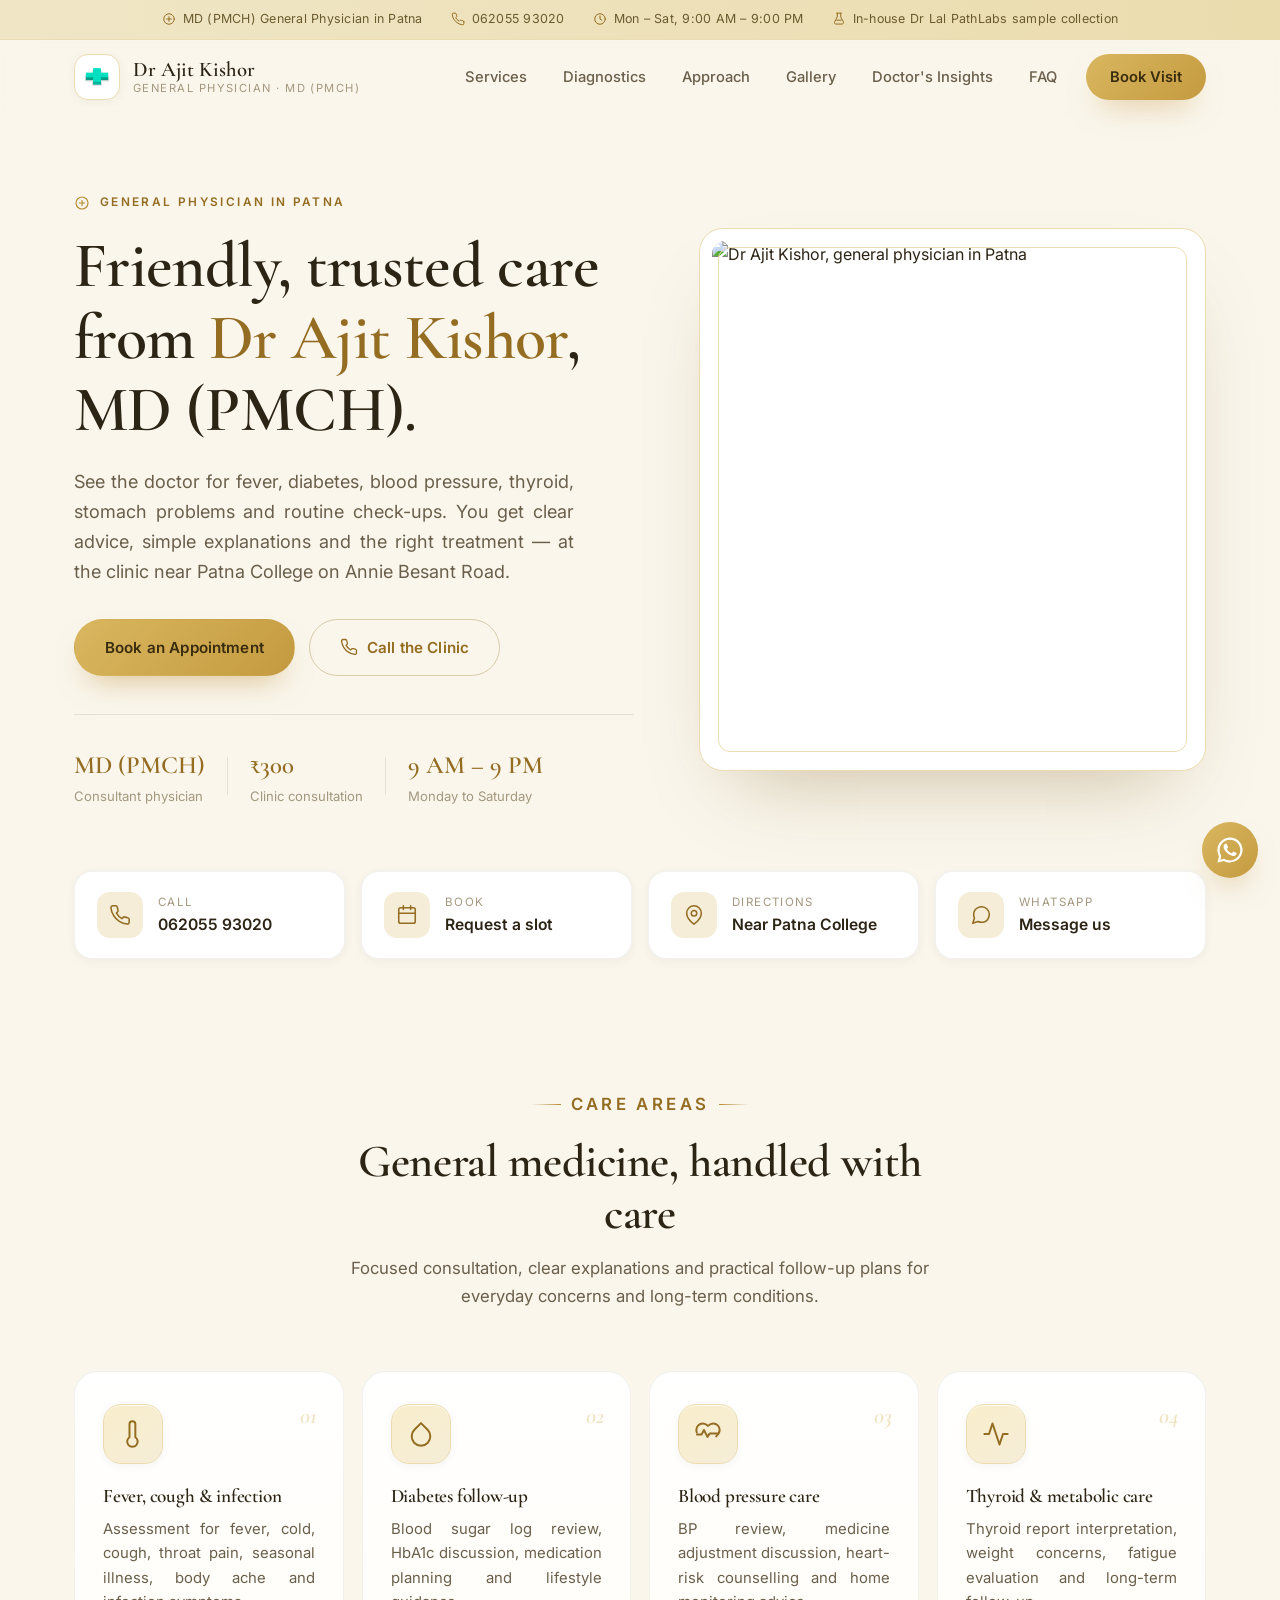
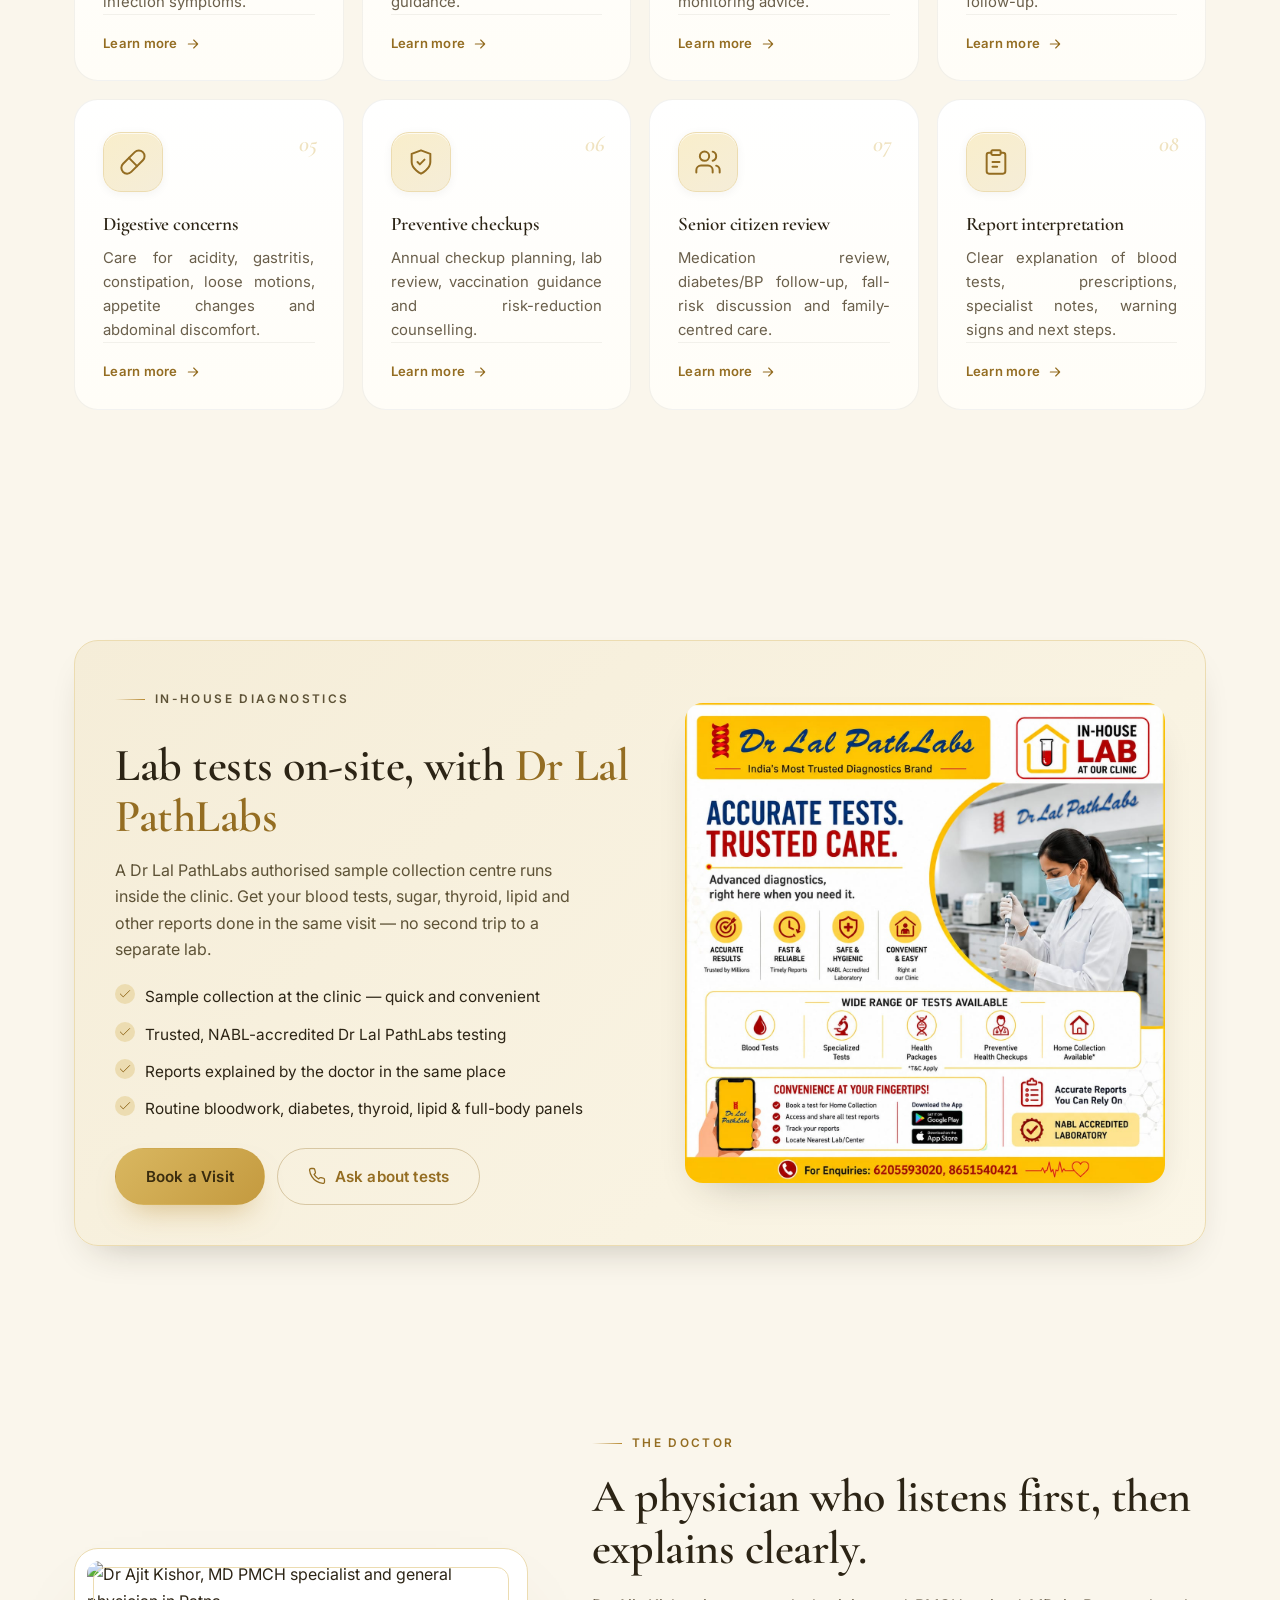
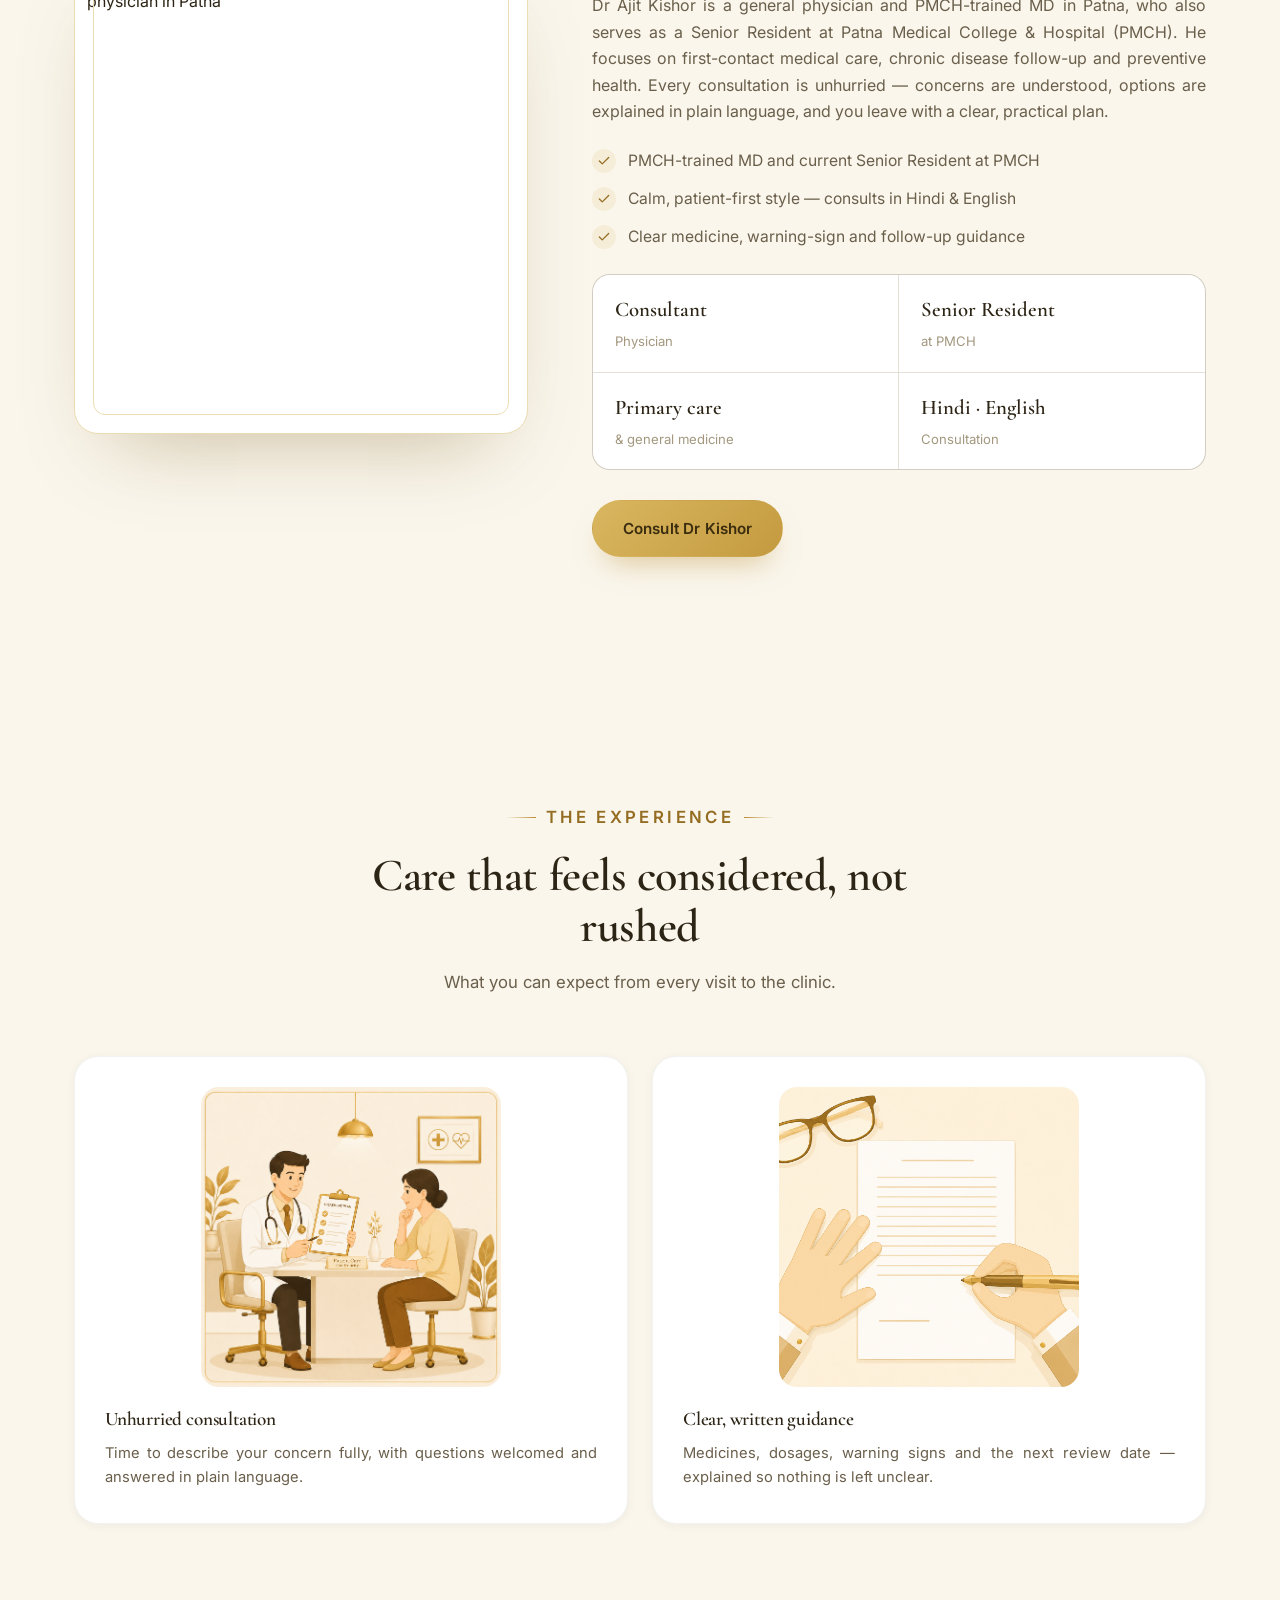
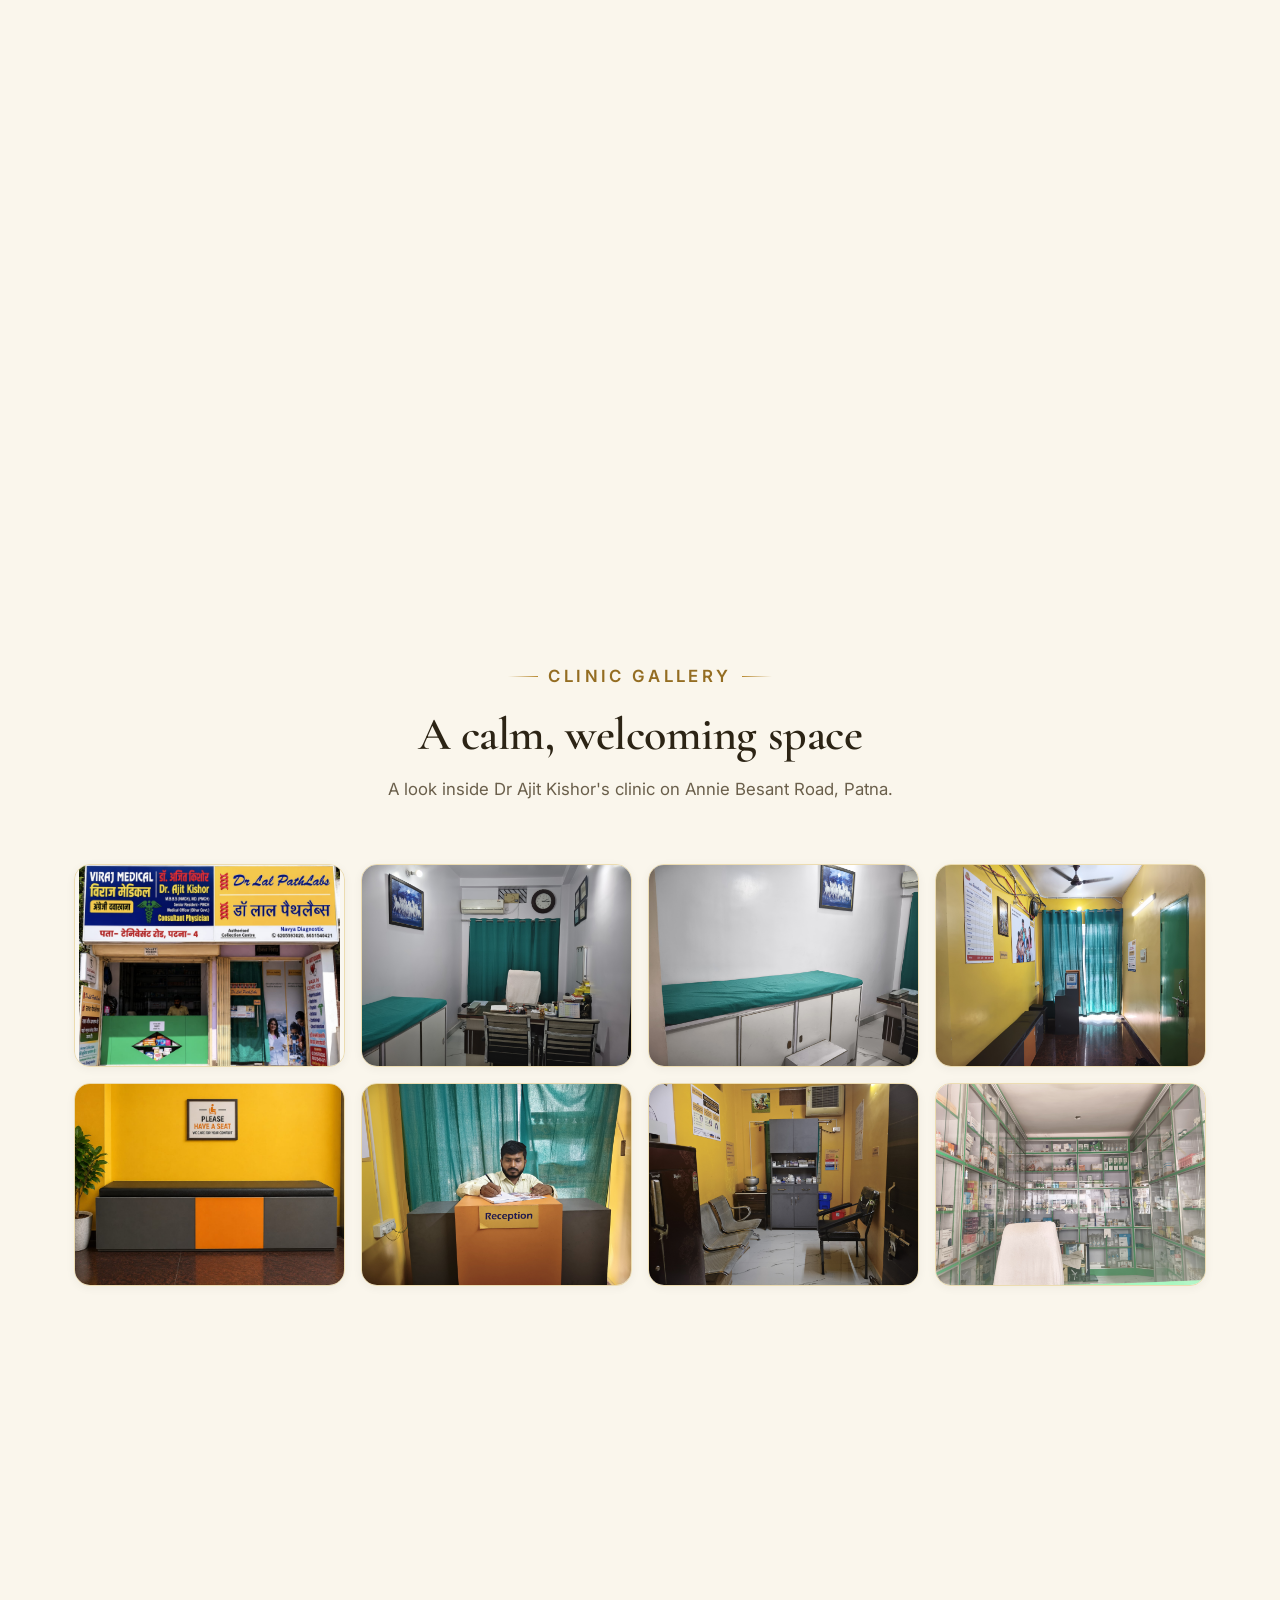
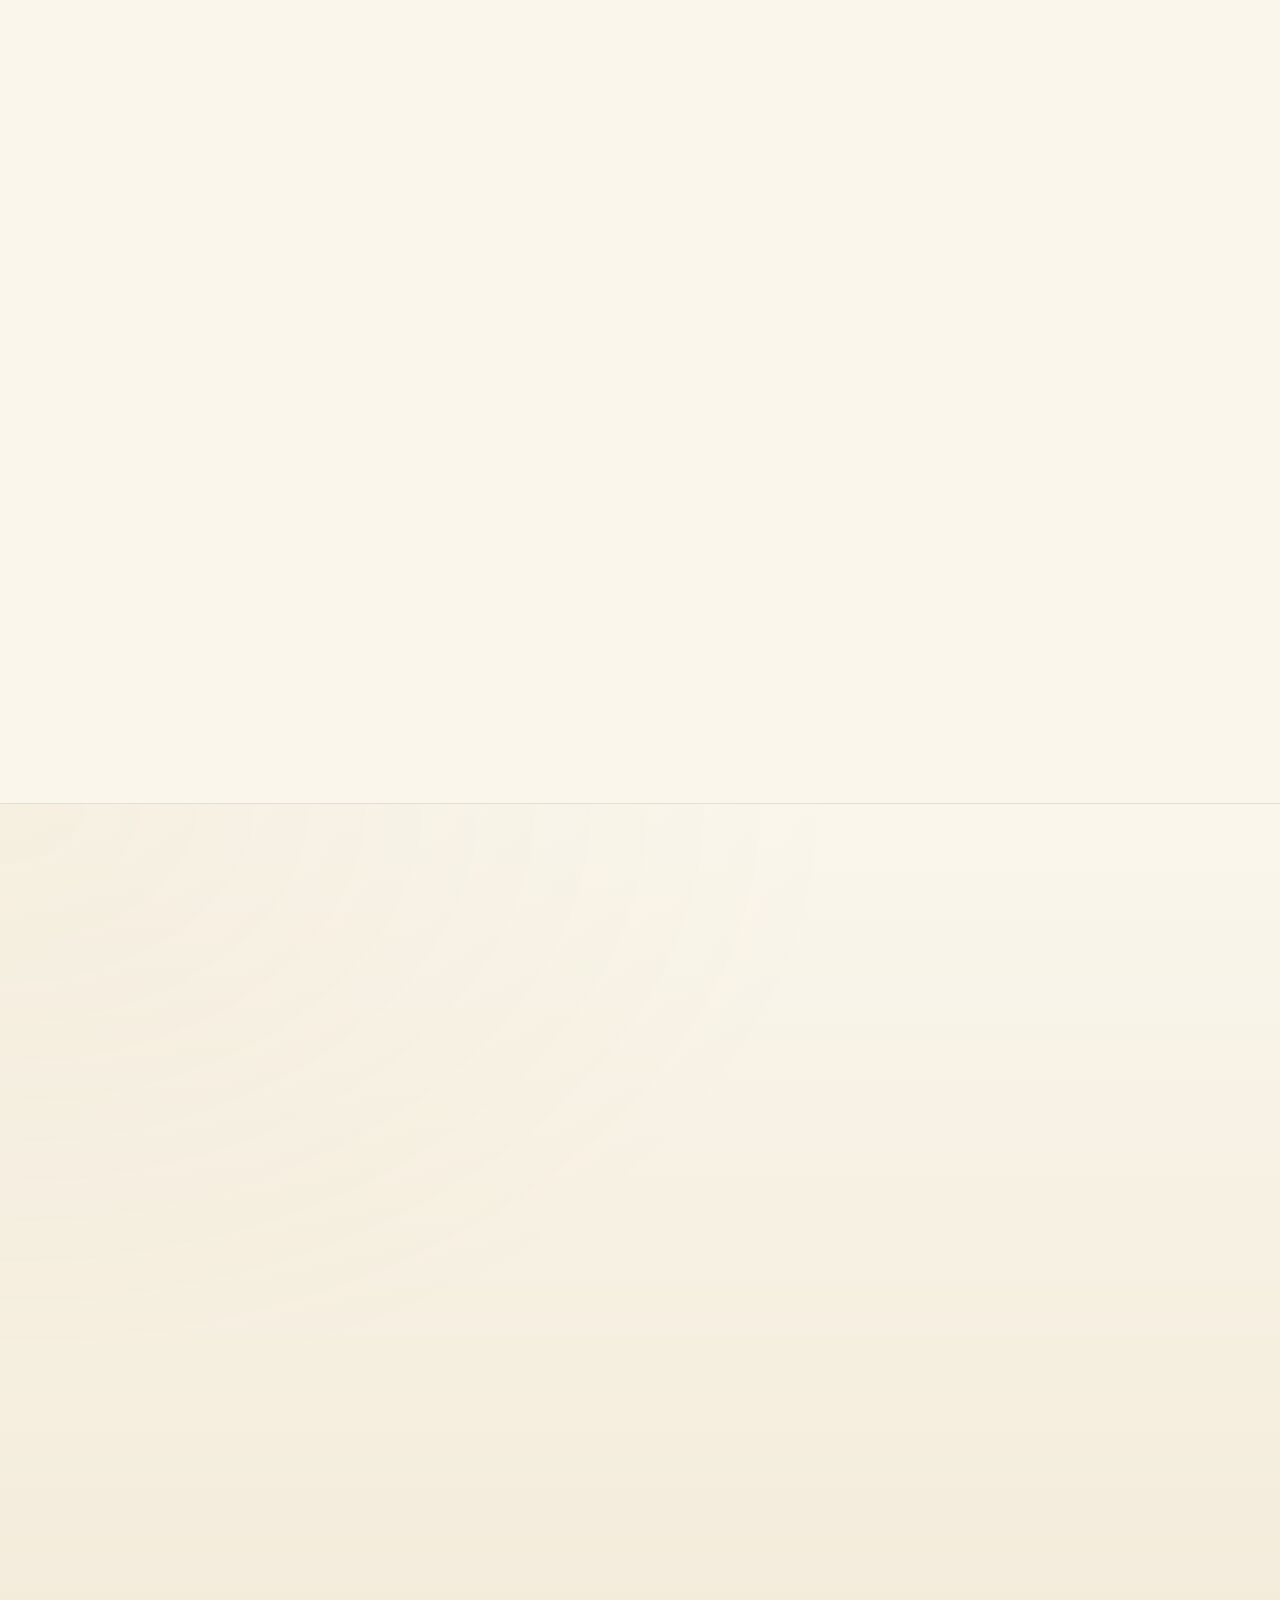
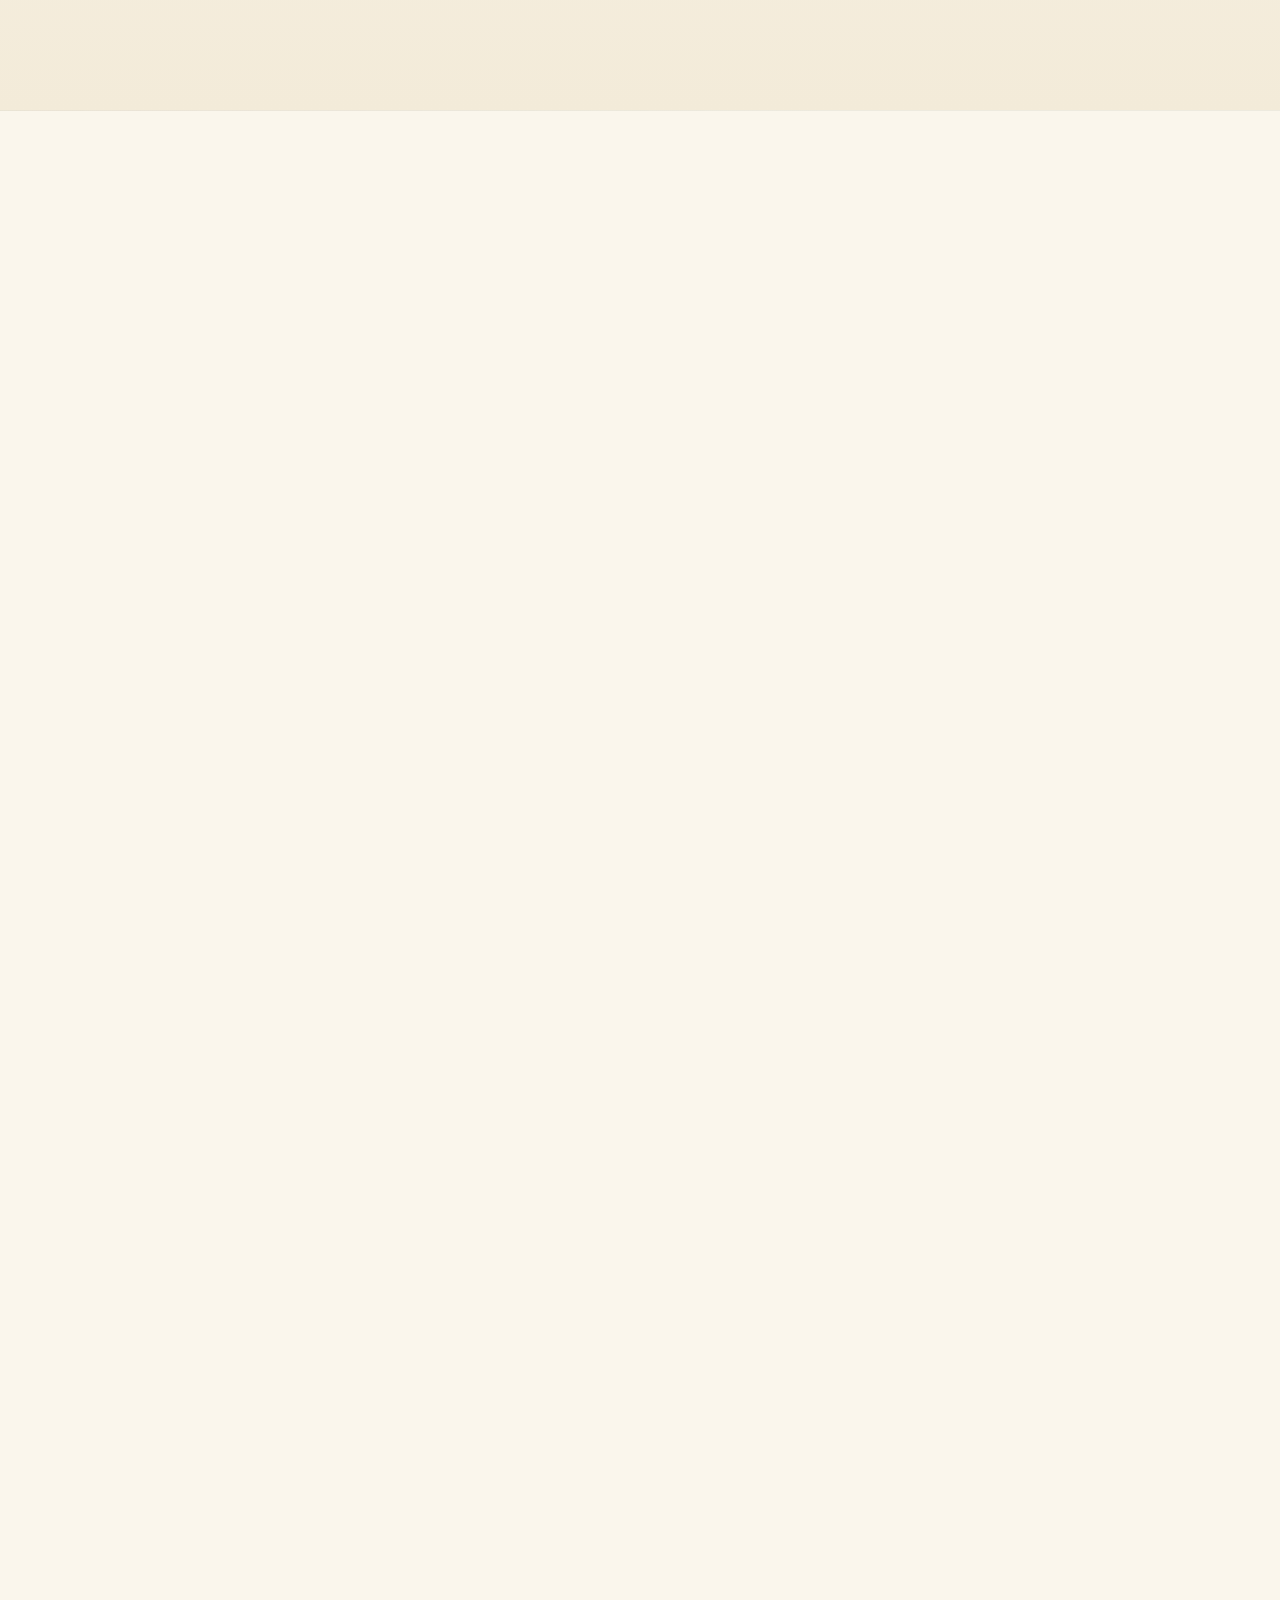
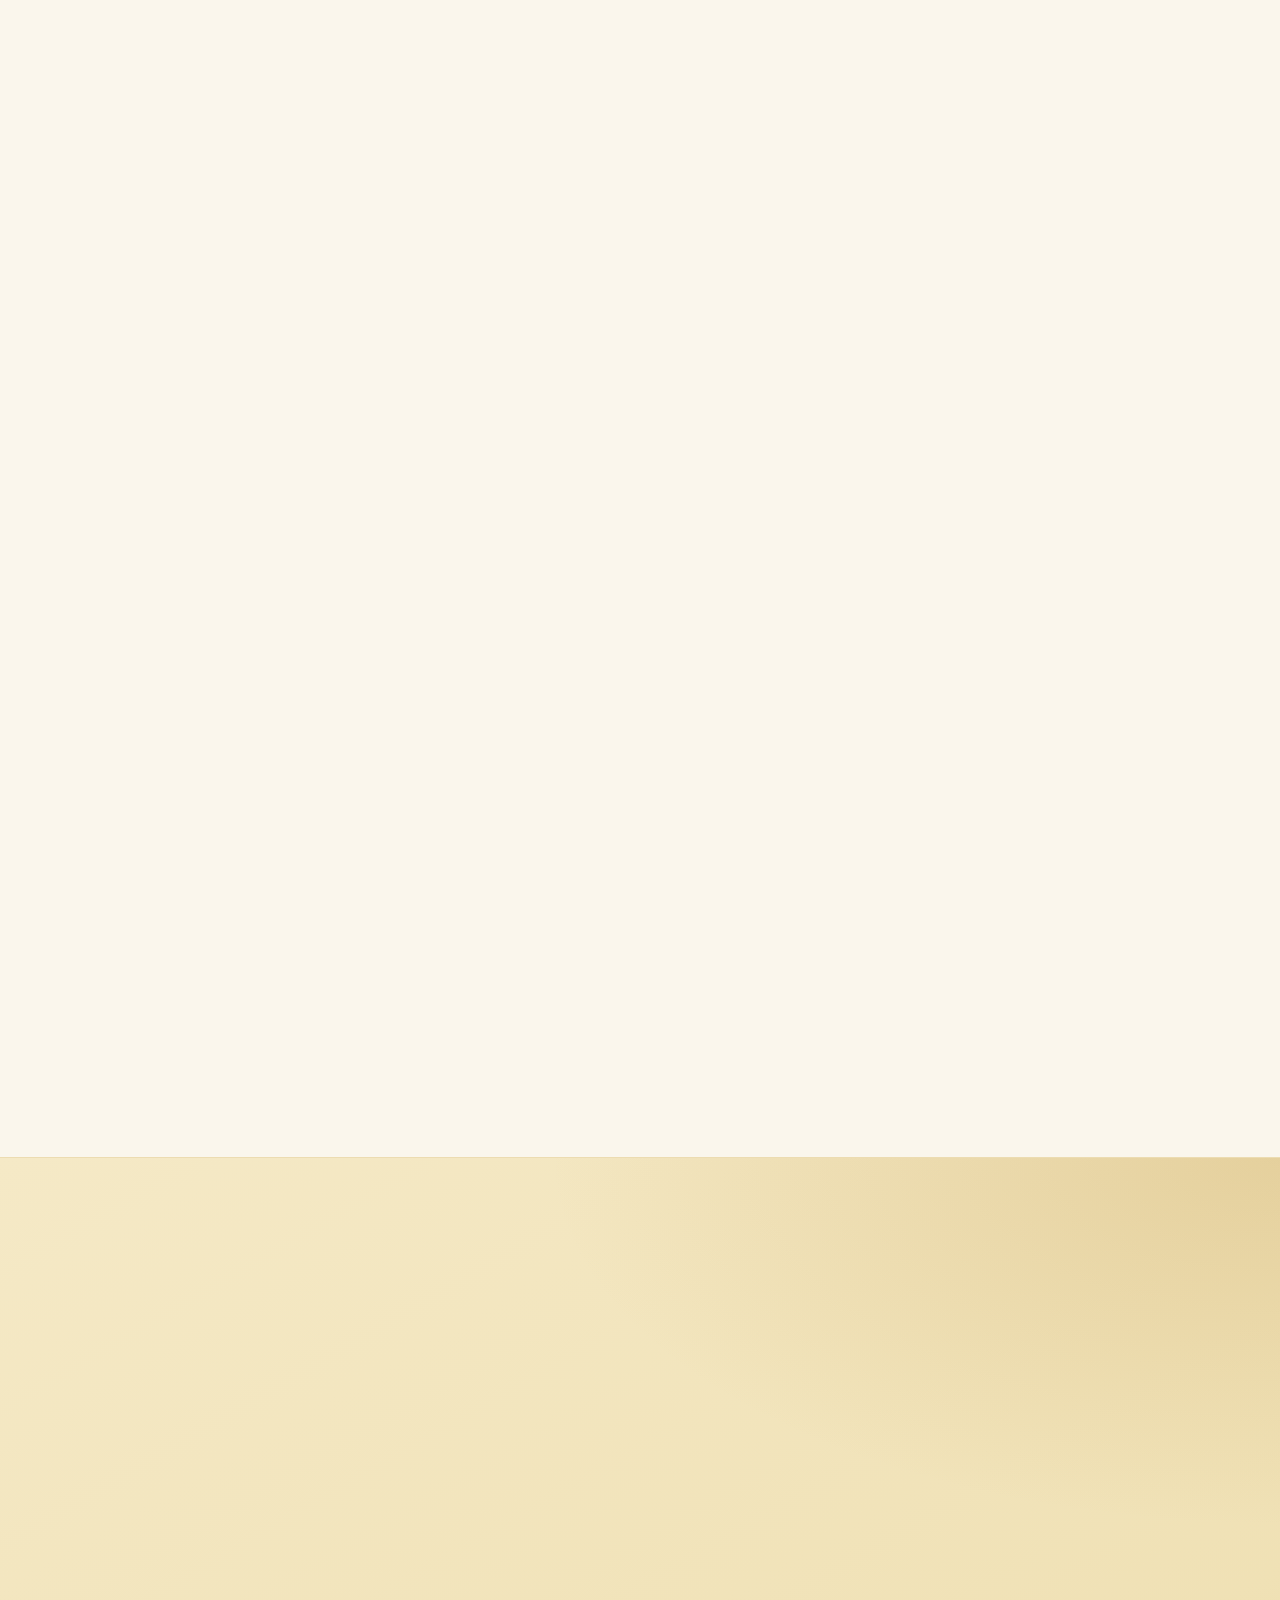
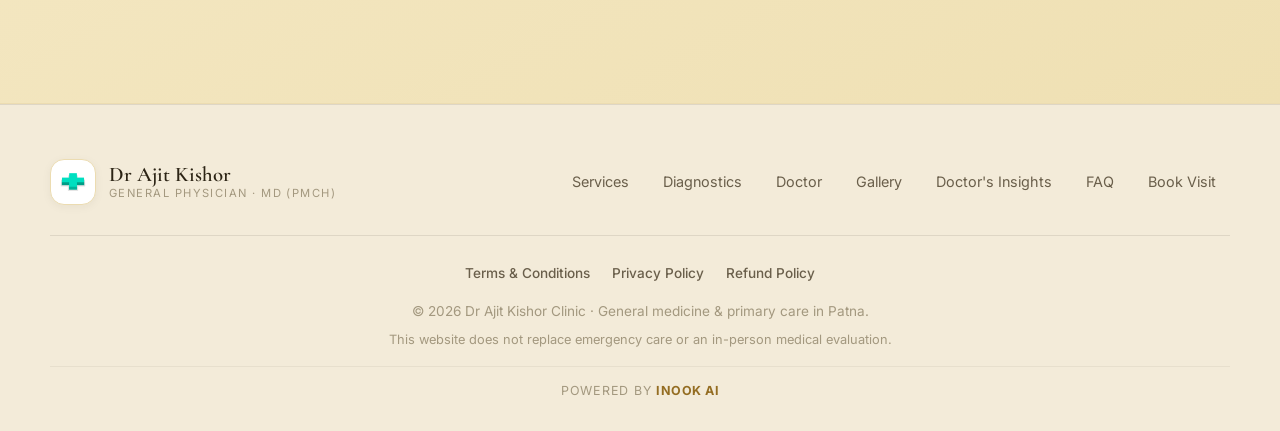
==== commit 72aa3c79: "Add clinic gallery photos, in-house lab section, Google review QR - Replace gallery with 8 real clin" ====
--- a/index.html
+++ b/index.html
@@ -230,6 +230,10 @@
         <svg class="ico" viewBox="0 0 24 24" aria-hidden="true"><circle cx="12" cy="12" r="9"/><path d="M12 7v5l3 2"/></svg>
         Mon – Sat, 9:00 AM – 9:00 PM
       </span>
+      <span class="strip-item strip-lab">
+        <svg class="ico" viewBox="0 0 24 24" aria-hidden="true"><path d="M9 2v6.5L4.5 17a2.5 2.5 0 0 0 2.2 3.7h10.6a2.5 2.5 0 0 0 2.2-3.7L15 8.5V2"/><path d="M8 2h8M8 14h8"/></svg>
+        In-house Dr Lal PathLabs sample collection
+      </span>
     </div>
 
     <header class="site-header">
@@ -258,7 +262,8 @@
 
         <nav class="main-nav" id="primaryNavigation" aria-label="Primary navigation">
           <a href="#services">Services</a>
-          <a href="#doctor">Doctor</a>
+          <a href="#diagnostics">Diagnostics</a>
+          <a class="nav-mobile-only" href="#doctor">Doctor</a>
           <a href="#approach">Approach</a>
           <a href="#gallery">Gallery</a>
           <a href="insights.html">Doctor's Insights</a>
@@ -448,6 +453,50 @@
         </div>
       </section>
 
+      <!-- IN-HOUSE DIAGNOSTICS -->
+      <section class="section lab-section" id="diagnostics">
+        <div class="lab-band reveal">
+          <div class="lab-copy">
+            <p class="eyebrow"><span class="eyebrow-line"></span> In-house Diagnostics</p>
+            <h2>Lab tests on-site, with <span class="hl">Dr Lal PathLabs</span></h2>
+            <p>
+              A Dr Lal PathLabs authorised sample collection centre runs inside the
+              clinic. Get your blood tests, sugar, thyroid, lipid and other reports
+              done in the same visit — no second trip to a separate lab.
+            </p>
+            <ul class="lab-points">
+              <li>
+                <svg class="ico" viewBox="0 0 24 24" aria-hidden="true"><path d="M20 6 9 17l-5-5"/></svg>
+                Sample collection at the clinic — quick and convenient
+              </li>
+              <li>
+                <svg class="ico" viewBox="0 0 24 24" aria-hidden="true"><path d="M20 6 9 17l-5-5"/></svg>
+                Trusted, NABL-accredited Dr Lal PathLabs testing
+              </li>
+              <li>
+                <svg class="ico" viewBox="0 0 24 24" aria-hidden="true"><path d="M20 6 9 17l-5-5"/></svg>
+                Reports explained by the doctor in the same place
+              </li>
+              <li>
+                <svg class="ico" viewBox="0 0 24 24" aria-hidden="true"><path d="M20 6 9 17l-5-5"/></svg>
+                Routine bloodwork, diabetes, thyroid, lipid &amp; full-body panels
+              </li>
+            </ul>
+            <div class="lab-actions">
+              <a class="btn primary" href="#appointment">Book a Visit</a>
+              <a class="btn ghost" href="tel:+916205593020">
+                <svg class="ico" viewBox="0 0 24 24" aria-hidden="true"><path d="M22 16.92v3a2 2 0 0 1-2.18 2 19.8 19.8 0 0 1-8.63-3.07 19.5 19.5 0 0 1-6-6A19.8 19.8 0 0 1 2.09 4.18 2 2 0 0 1 4.11 2h3a2 2 0 0 1 2 1.72c.13.96.36 1.9.7 2.81a2 2 0 0 1-.45 2.11L8.09 9.91a16 16 0 0 0 6 6l1.27-1.27a2 2 0 0 1 2.11-.45c.91.34 1.85.57 2.81.7A2 2 0 0 1 22 16.92z"/></svg>
+                Ask about tests
+              </a>
+            </div>
+          </div>
+          <figure class="lab-figure">
+            <img src="assets/lal-pathlabs-banner.jpg" alt="In-house Dr Lal PathLabs — accurate tests, NABL-accredited laboratory at the clinic" loading="lazy"
+              onerror="this.closest('.lab-figure').classList.add('is-empty')" />
+          </figure>
+        </div>
+      </section>
+
       <!-- DOCTOR PROFILE -->
       <section class="section doctor-section" id="doctor">
         <div class="doctor-grid">
@@ -569,31 +618,17 @@
         <div class="gallery-carousel reveal">
         <div class="gallery-grid">
           <figure class="gallery-item">
-            <img
-              src="https://content.jdmagicbox.com/v2/comp/patna/y5/0612px612.x612.250401132856.y9y5/catalogue/dr-ajit-kishor-pmch-annie-besant-road-patna-general-physician-doctors-66883w10kl-250.jpg"
-              alt="Dr Ajit Kishor at the clinic in Patna"
-              loading="lazy"
-              onerror="this.closest('.gallery-item').classList.add('is-empty')"
-            />
-            <span class="gallery-ph" aria-hidden="true">
-              <svg class="ico" viewBox="0 0 24 24"><rect x="3" y="3" width="18" height="18" rx="2"/><circle cx="8.5" cy="8.5" r="1.5"/><path d="m21 15-5-5L5 21"/></svg>
-              <span>Dr Ajit Kishor</span>
-            </span>
-            <figcaption class="gallery-cap">Dr Ajit Kishor at the clinic</figcaption>
-          </figure>
-
-          <figure class="gallery-item">
-            <img src="assets/gallery-2.jpg" alt="Clinic reception" loading="lazy"
+            <img src="assets/gallery-1.jpg" alt="Clinic exterior on Annie Besant Road, Patna" loading="lazy"
               onerror="this.closest('.gallery-item').classList.add('is-empty')" />
             <span class="gallery-ph" aria-hidden="true">
               <svg class="ico" viewBox="0 0 24 24"><rect x="3" y="3" width="18" height="18" rx="2"/><circle cx="8.5" cy="8.5" r="1.5"/><path d="m21 15-5-5L5 21"/></svg>
-              <span>Clinic Reception</span>
-            </span>
-            <figcaption class="gallery-cap">Clinic Reception</figcaption>
+              <span>Clinic Exterior</span>
+            </span>
+            <figcaption class="gallery-cap">Clinic Exterior — Annie Besant Road</figcaption>
           </figure>
 
           <figure class="gallery-item">
-            <img src="assets/gallery-3.jpg" alt="Consultation room" loading="lazy"
+            <img src="assets/gallery-2.jpg" alt="Consultation room with examination bed" loading="lazy"
               onerror="this.closest('.gallery-item').classList.add('is-empty')" />
             <span class="gallery-ph" aria-hidden="true">
               <svg class="ico" viewBox="0 0 24 24"><rect x="3" y="3" width="18" height="18" rx="2"/><circle cx="8.5" cy="8.5" r="1.5"/><path d="m21 15-5-5L5 21"/></svg>
@@ -603,7 +638,17 @@
           </figure>
 
           <figure class="gallery-item">
-            <img src="assets/gallery-4.jpg" alt="Waiting area" loading="lazy"
+            <img src="assets/gallery-3.jpg" alt="Patient examination bed" loading="lazy"
+              onerror="this.closest('.gallery-item').classList.add('is-empty')" />
+            <span class="gallery-ph" aria-hidden="true">
+              <svg class="ico" viewBox="0 0 24 24"><rect x="3" y="3" width="18" height="18" rx="2"/><circle cx="8.5" cy="8.5" r="1.5"/><path d="m21 15-5-5L5 21"/></svg>
+              <span>Examination Area</span>
+            </span>
+            <figcaption class="gallery-cap">Examination Area</figcaption>
+          </figure>
+
+          <figure class="gallery-item">
+            <img src="assets/gallery-4.jpg" alt="Patient waiting area" loading="lazy"
               onerror="this.closest('.gallery-item').classList.add('is-empty')" />
             <span class="gallery-ph" aria-hidden="true">
               <svg class="ico" viewBox="0 0 24 24"><rect x="3" y="3" width="18" height="18" rx="2"/><circle cx="8.5" cy="8.5" r="1.5"/><path d="m21 15-5-5L5 21"/></svg>
@@ -613,23 +658,43 @@
           </figure>
 
           <figure class="gallery-item">
-            <img src="assets/gallery-5.jpg" alt="Clinic entrance" loading="lazy"
+            <img src="assets/gallery-5.jpg" alt="Comfortable seating for patients" loading="lazy"
               onerror="this.closest('.gallery-item').classList.add('is-empty')" />
             <span class="gallery-ph" aria-hidden="true">
               <svg class="ico" viewBox="0 0 24 24"><rect x="3" y="3" width="18" height="18" rx="2"/><circle cx="8.5" cy="8.5" r="1.5"/><path d="m21 15-5-5L5 21"/></svg>
-              <span>Clinic Entrance</span>
-            </span>
-            <figcaption class="gallery-cap">Clinic Entrance</figcaption>
+              <span>Seating Area</span>
+            </span>
+            <figcaption class="gallery-cap">Seating Area</figcaption>
           </figure>
 
           <figure class="gallery-item">
-            <img src="assets/gallery-6.jpg" alt="Clinic surroundings" loading="lazy"
+            <img src="assets/gallery-6.jpg" alt="Clinic reception desk" loading="lazy"
               onerror="this.closest('.gallery-item').classList.add('is-empty')" />
             <span class="gallery-ph" aria-hidden="true">
               <svg class="ico" viewBox="0 0 24 24"><rect x="3" y="3" width="18" height="18" rx="2"/><circle cx="8.5" cy="8.5" r="1.5"/><path d="m21 15-5-5L5 21"/></svg>
-              <span>Near Patna College</span>
-            </span>
-            <figcaption class="gallery-cap">Near Patna College</figcaption>
+              <span>Reception</span>
+            </span>
+            <figcaption class="gallery-cap">Reception</figcaption>
+          </figure>
+
+          <figure class="gallery-item">
+            <img src="assets/gallery-7.jpg" alt="Sample collection and diagnostics area" loading="lazy"
+              onerror="this.closest('.gallery-item').classList.add('is-empty')" />
+            <span class="gallery-ph" aria-hidden="true">
+              <svg class="ico" viewBox="0 0 24 24"><rect x="3" y="3" width="18" height="18" rx="2"/><circle cx="8.5" cy="8.5" r="1.5"/><path d="m21 15-5-5L5 21"/></svg>
+              <span>Sample Collection</span>
+            </span>
+            <figcaption class="gallery-cap">Sample Collection Area</figcaption>
+          </figure>
+
+          <figure class="gallery-item">
+            <img src="assets/gallery-8.jpg" alt="In-house pharmacy with medicines" loading="lazy"
+              onerror="this.closest('.gallery-item').classList.add('is-empty')" />
+            <span class="gallery-ph" aria-hidden="true">
+              <svg class="ico" viewBox="0 0 24 24"><rect x="3" y="3" width="18" height="18" rx="2"/><circle cx="8.5" cy="8.5" r="1.5"/><path d="m21 15-5-5L5 21"/></svg>
+              <span>In-house Pharmacy</span>
+            </span>
+            <figcaption class="gallery-cap">In-house Pharmacy</figcaption>
           </figure>
         </div>
         <div class="gallery-nav" aria-label="Gallery navigation">
@@ -683,6 +748,32 @@
             </div>
             <blockquote>“Took my mother for a thyroid follow-up. Simple, clear and professional — every doubt was answered. Highly recommend.”</blockquote>
             <figcaption><strong>Amit R.</strong><span>Makhania Kuan</span></figcaption>
+          </figure>
+        </div>
+
+        <div class="review-cta reveal">
+          <div class="review-cta-copy">
+            <div class="stars" aria-label="5 out of 5 stars">
+              <svg class="star" viewBox="0 0 24 24"><path d="M12 2l2.9 6.26L22 9.27l-5 4.87 1.18 6.88L12 17.77l-6.18 3.25L7 14.14 2 9.27l7.1-1z"/></svg>
+              <svg class="star" viewBox="0 0 24 24"><path d="M12 2l2.9 6.26L22 9.27l-5 4.87 1.18 6.88L12 17.77l-6.18 3.25L7 14.14 2 9.27l7.1-1z"/></svg>
+              <svg class="star" viewBox="0 0 24 24"><path d="M12 2l2.9 6.26L22 9.27l-5 4.87 1.18 6.88L12 17.77l-6.18 3.25L7 14.14 2 9.27l7.1-1z"/></svg>
+              <svg class="star" viewBox="0 0 24 24"><path d="M12 2l2.9 6.26L22 9.27l-5 4.87 1.18 6.88L12 17.77l-6.18 3.25L7 14.14 2 9.27l7.1-1z"/></svg>
+              <svg class="star" viewBox="0 0 24 24"><path d="M12 2l2.9 6.26L22 9.27l-5 4.87 1.18 6.88L12 17.77l-6.18 3.25L7 14.14 2 9.27l7.1-1z"/></svg>
+            </div>
+            <h3>Review us on Google</h3>
+            <p>
+              Was your visit helpful? A quick review on Google helps other families
+              in Patna find Dr Ajit Kishor. Scan the code or tap the button — it
+              only takes a minute.
+            </p>
+            <a class="btn primary" href="https://www.canvaqr.com/RGLmq8PMJ8" target="_blank" rel="noopener">
+              <svg class="ico" viewBox="0 0 24 24" aria-hidden="true"><path d="M12 2l2.9 6.26L22 9.27l-5 4.87 1.18 6.88L12 17.77l-6.18 3.25L7 14.14 2 9.27l7.1-1z"/></svg>
+              Write a Google Review
+            </a>
+          </div>
+          <figure class="review-cta-qr">
+            <img src="assets/google-review-qr.png" alt="QR code to leave a Google review for Dr Ajit Kishor" loading="lazy" width="180" height="180" />
+            <figcaption>Scan to review</figcaption>
           </figure>
         </div>
       </section>
@@ -1002,6 +1093,7 @@
         </a>
         <nav class="footer-nav" aria-label="Footer navigation">
           <a href="#services">Services</a>
+          <a href="#diagnostics">Diagnostics</a>
           <a href="#doctor">Doctor</a>
           <a href="#gallery">Gallery</a>
           <a href="insights.html">Doctor's Insights</a>
--- a/styles.css
+++ b/styles.css
@@ -263,6 +263,8 @@
 }
 
 .main-nav { display: flex; align-items: center; gap: 6px; }
+/* Hidden on desktop; shown inside the mobile drawer (see 860px breakpoint). */
+.main-nav .nav-mobile-only { display: none; }
 .main-nav a {
   padding: 9px 15px;
   font-size: 0.92rem;
@@ -570,6 +572,74 @@
 .doctor-stats span { font-size: 0.82rem; color: var(--ink-faint); }
 
 /* ---------- Approach ---------- */
+/* ---------- In-house diagnostics (Dr Lal PathLabs) ---------- */
+.lab-band {
+  display: grid;
+  grid-template-columns: 1.05fr 0.95fr;
+  align-items: center;
+  gap: 40px;
+  background: linear-gradient(135deg, var(--gold-tint), #fbf6e7);
+  border: 1px solid var(--gold-soft);
+  border-radius: var(--radius-lg);
+  padding: 40px;
+  box-shadow: var(--shadow-md);
+}
+.lab-copy .eyebrow { justify-content: flex-start; }
+.lab-copy h2 { margin: 12px 0 14px; }
+.lab-copy h2 .hl { color: var(--gold-deep); }
+.lab-copy > p { color: var(--muted, #5d5236); max-width: 46ch; }
+.lab-points {
+  list-style: none;
+  margin: 22px 0 26px;
+  padding: 0;
+  display: grid;
+  gap: 12px;
+}
+.lab-points li {
+  display: flex;
+  align-items: flex-start;
+  gap: 10px;
+  font-size: 0.96rem;
+  color: var(--ink);
+}
+.lab-points .ico {
+  flex: none;
+  width: 20px;
+  height: 20px;
+  padding: 3px;
+  border-radius: 50%;
+  background: var(--gold-soft);
+  stroke: var(--gold-deep);
+}
+.lab-actions { display: flex; flex-wrap: wrap; gap: 12px; }
+.lab-figure {
+  position: relative;
+  margin: 0;
+  aspect-ratio: 1 / 1;
+  border-radius: var(--radius);
+  overflow: hidden;
+  box-shadow: var(--shadow-md);
+}
+.lab-figure img { width: 100%; height: 100%; object-fit: cover; display: block; }
+.lab-figure.is-empty { background: linear-gradient(135deg, #f4e8c6, #e8d49b); }
+.lab-figure.is-empty img { display: none; }
+.lab-badge {
+  position: absolute;
+  left: 14px;
+  bottom: 14px;
+  display: inline-flex;
+  align-items: center;
+  gap: 8px;
+  padding: 9px 14px;
+  border-radius: var(--radius-pill);
+  background: rgba(255, 255, 255, 0.94);
+  color: var(--gold-deep);
+  font-size: 0.82rem;
+  font-weight: 600;
+  box-shadow: var(--shadow-sm);
+}
+.lab-badge .ico { width: 16px; height: 16px; stroke: var(--gold-deep); }
+
 .approach-layout {
   display: block;
 }
@@ -644,6 +714,40 @@
   grid-template-columns: repeat(3, 1fr);
   gap: 20px;
 }
+/* ---------- Review us on Google ---------- */
+.review-cta {
+  margin-top: 28px;
+  display: flex;
+  align-items: center;
+  justify-content: space-between;
+  gap: 36px;
+  background: linear-gradient(135deg, var(--gold-tint), #fbf6e7);
+  border: 1px solid var(--gold-soft);
+  border-radius: var(--radius-lg);
+  padding: 32px 36px;
+  box-shadow: var(--shadow-sm);
+}
+.review-cta-copy { max-width: 48ch; }
+.review-cta-copy .stars { margin-bottom: 12px; }
+.review-cta-copy h3 { margin: 0 0 8px; }
+.review-cta-copy p { color: var(--muted, #5d5236); margin: 0 0 20px; }
+.review-cta-qr {
+  margin: 0;
+  flex: none;
+  text-align: center;
+  background: #fff;
+  border: 1px solid var(--gold-soft);
+  border-radius: var(--radius);
+  padding: 14px 14px 10px;
+  box-shadow: var(--shadow-sm);
+}
+.review-cta-qr img { display: block; width: 168px; height: 168px; }
+.review-cta-qr figcaption {
+  margin-top: 8px;
+  font-size: 0.82rem;
+  font-weight: 600;
+  color: var(--gold-deep);
+}
 .review-card {
   background: var(--surface);
   border: 1px solid var(--line-soft);
@@ -681,7 +785,7 @@
 /* ---------- Gallery ---------- */
 .gallery-grid {
   display: grid;
-  grid-template-columns: repeat(3, 1fr);
+  grid-template-columns: repeat(4, 1fr);
   gap: 16px;
 }
 .gallery-item {
@@ -1671,7 +1775,11 @@
   .location-grid { grid-template-columns: 1fr; }
   .services-grid { grid-template-columns: repeat(2, 1fr); }
   .approach-grid { grid-template-columns: repeat(2, 1fr); }
+  .lab-band { grid-template-columns: 1fr; gap: 28px; padding: 28px; }
+  .lab-figure { order: -1; }
   .reviews-grid { grid-template-columns: 1fr; }
+  .review-cta { flex-direction: column-reverse; text-align: center; gap: 24px; padding: 28px; }
+  .review-cta-copy .stars { justify-content: center; }
   .insights-grid { grid-template-columns: 1fr; }
   .quick-actions { grid-template-columns: repeat(2, 1fr); }
   .condition-hero-grid { grid-template-columns: 1fr; }
@@ -1682,6 +1790,8 @@
 }
 
 @media (max-width: 860px) {
+  .lab-badge { display: none; }
+  .main-nav .nav-mobile-only { display: block; }
   /* Drop backdrop-filter so the fixed drawer is contained by the viewport,
      not the header (a filtered ancestor becomes the containing block). */
   .site-header,
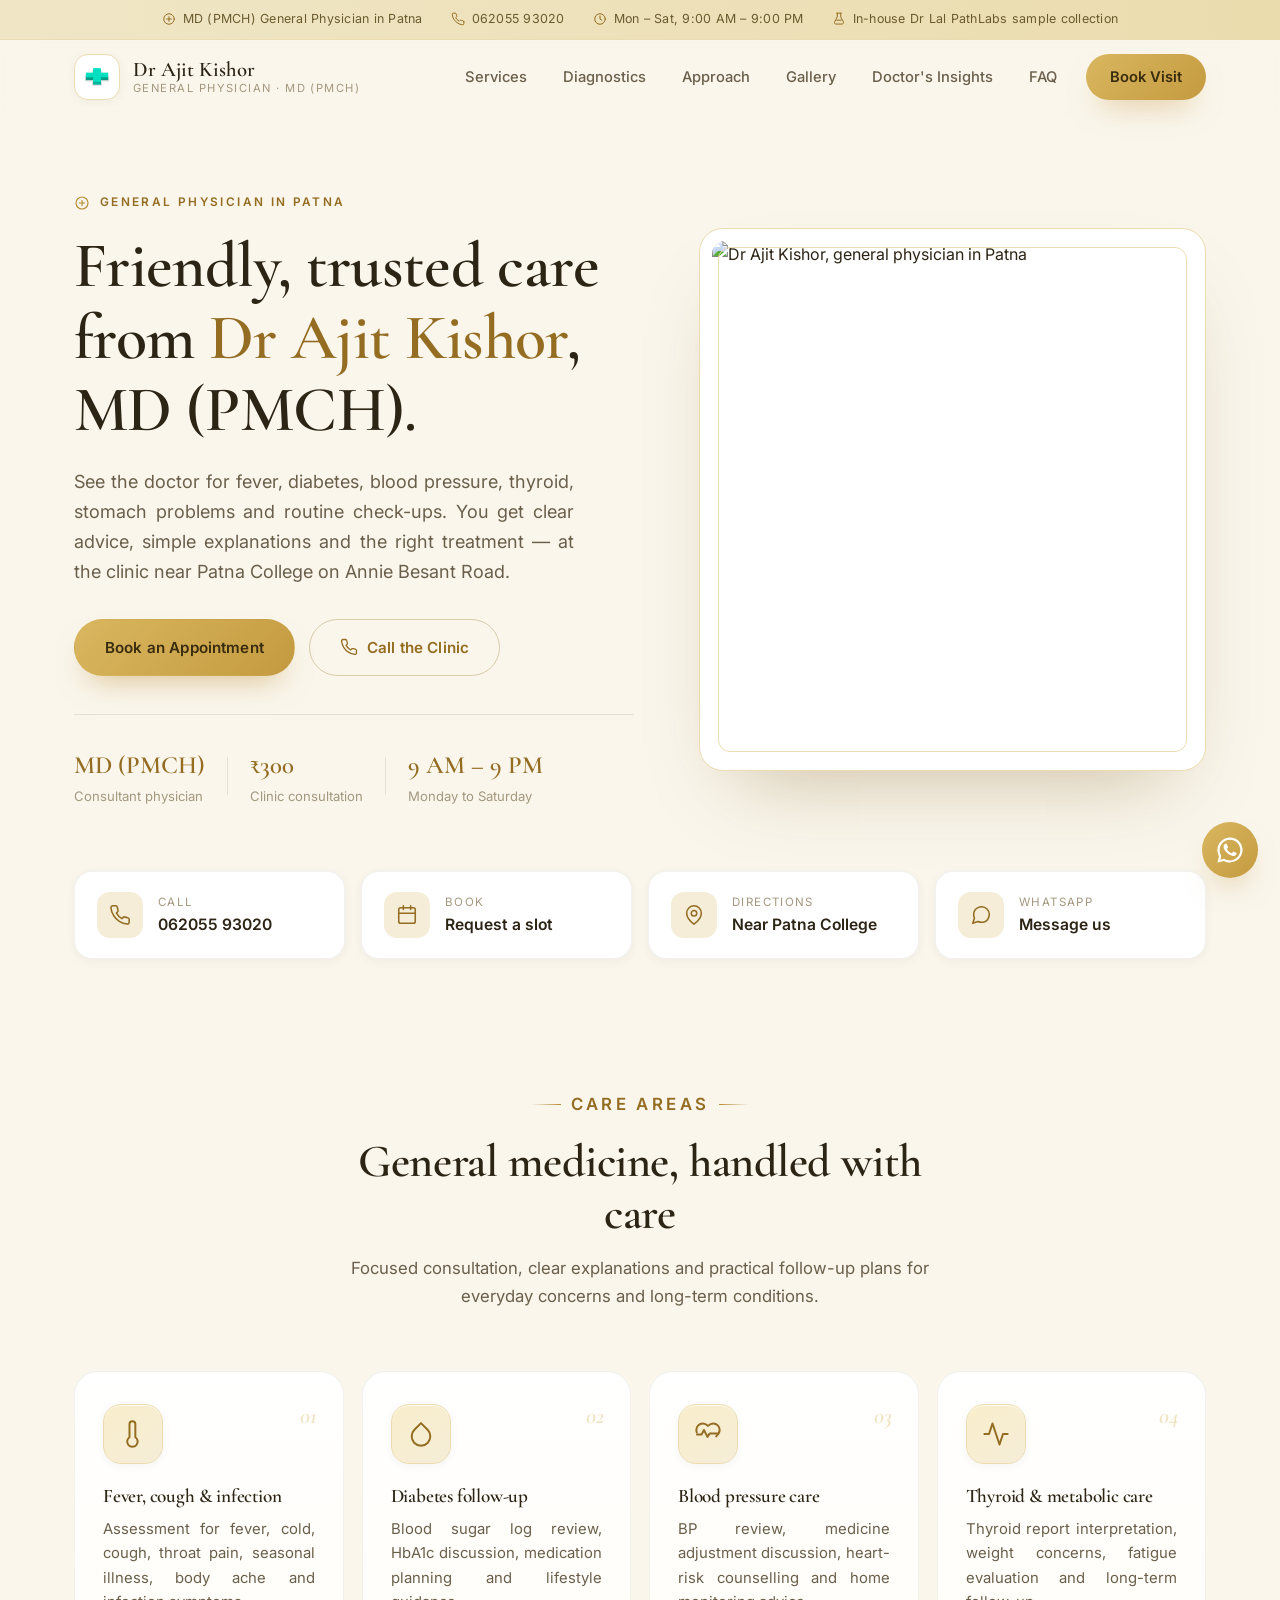
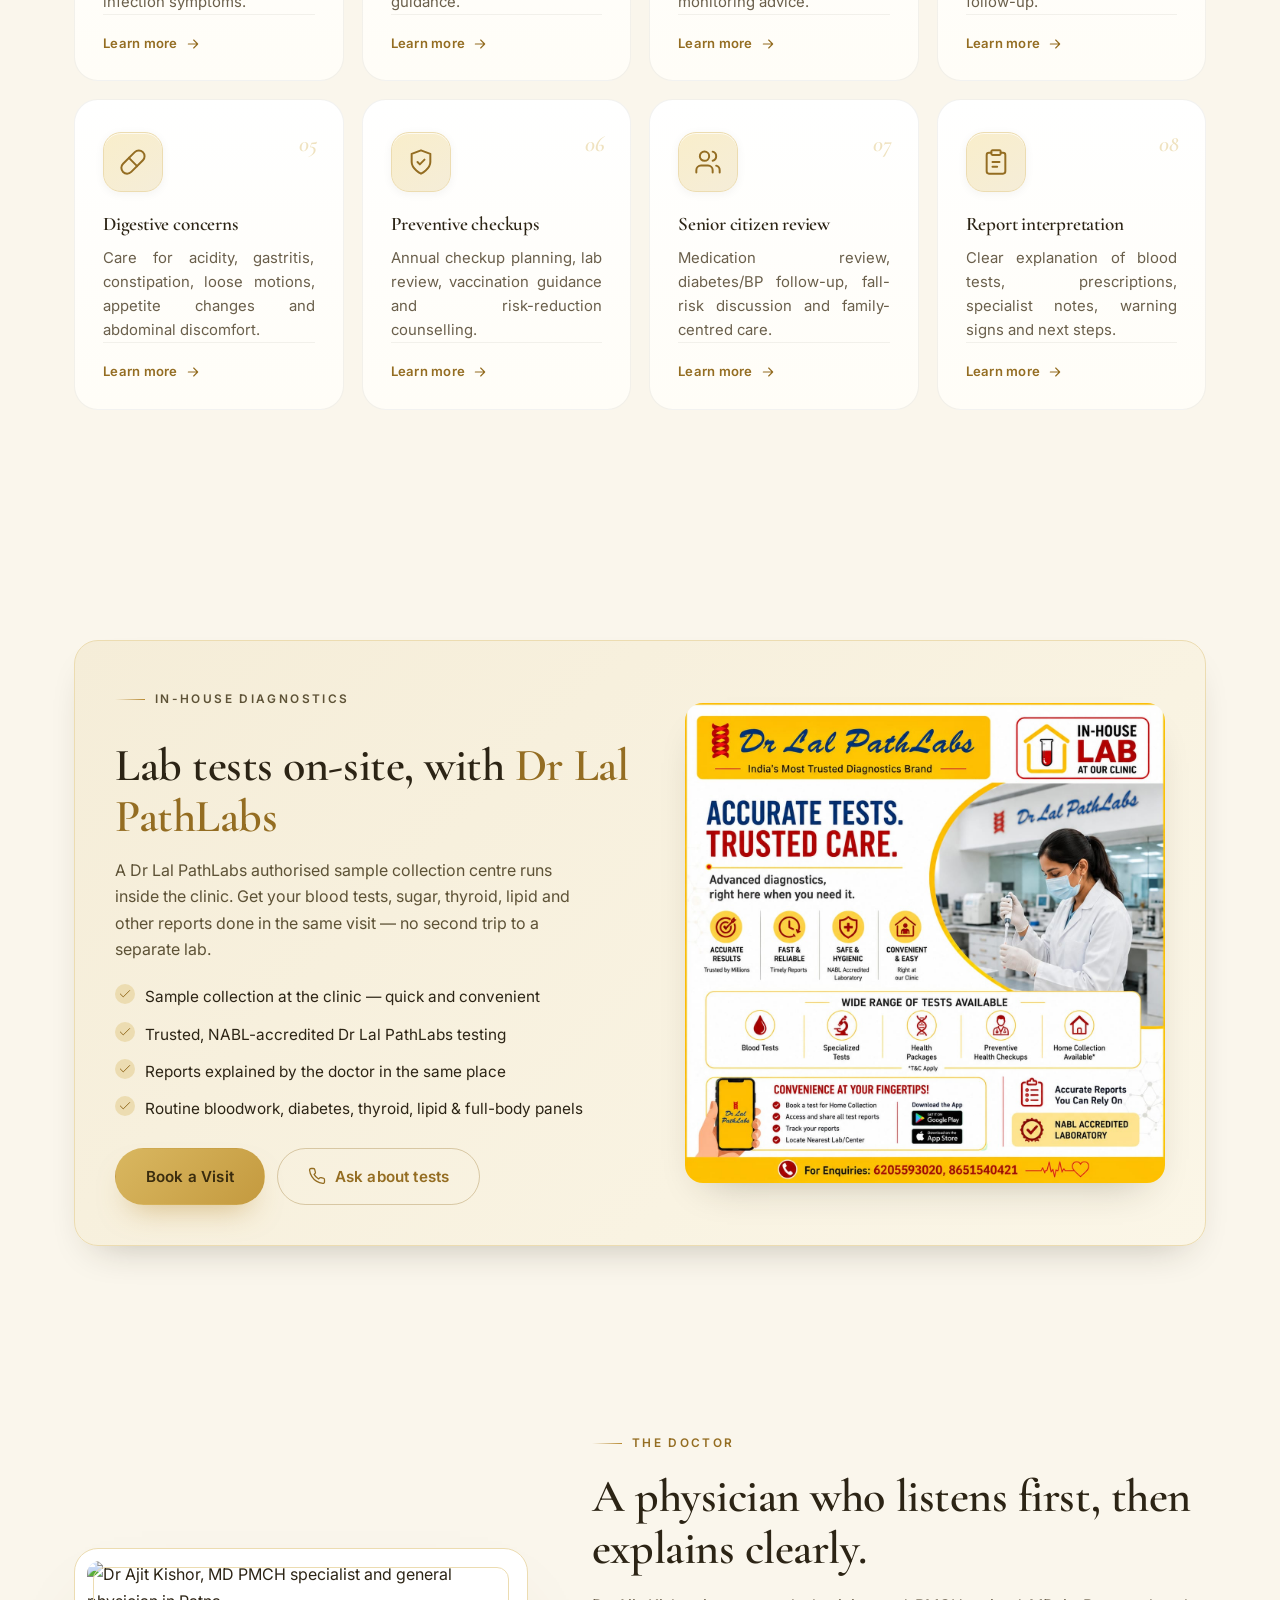
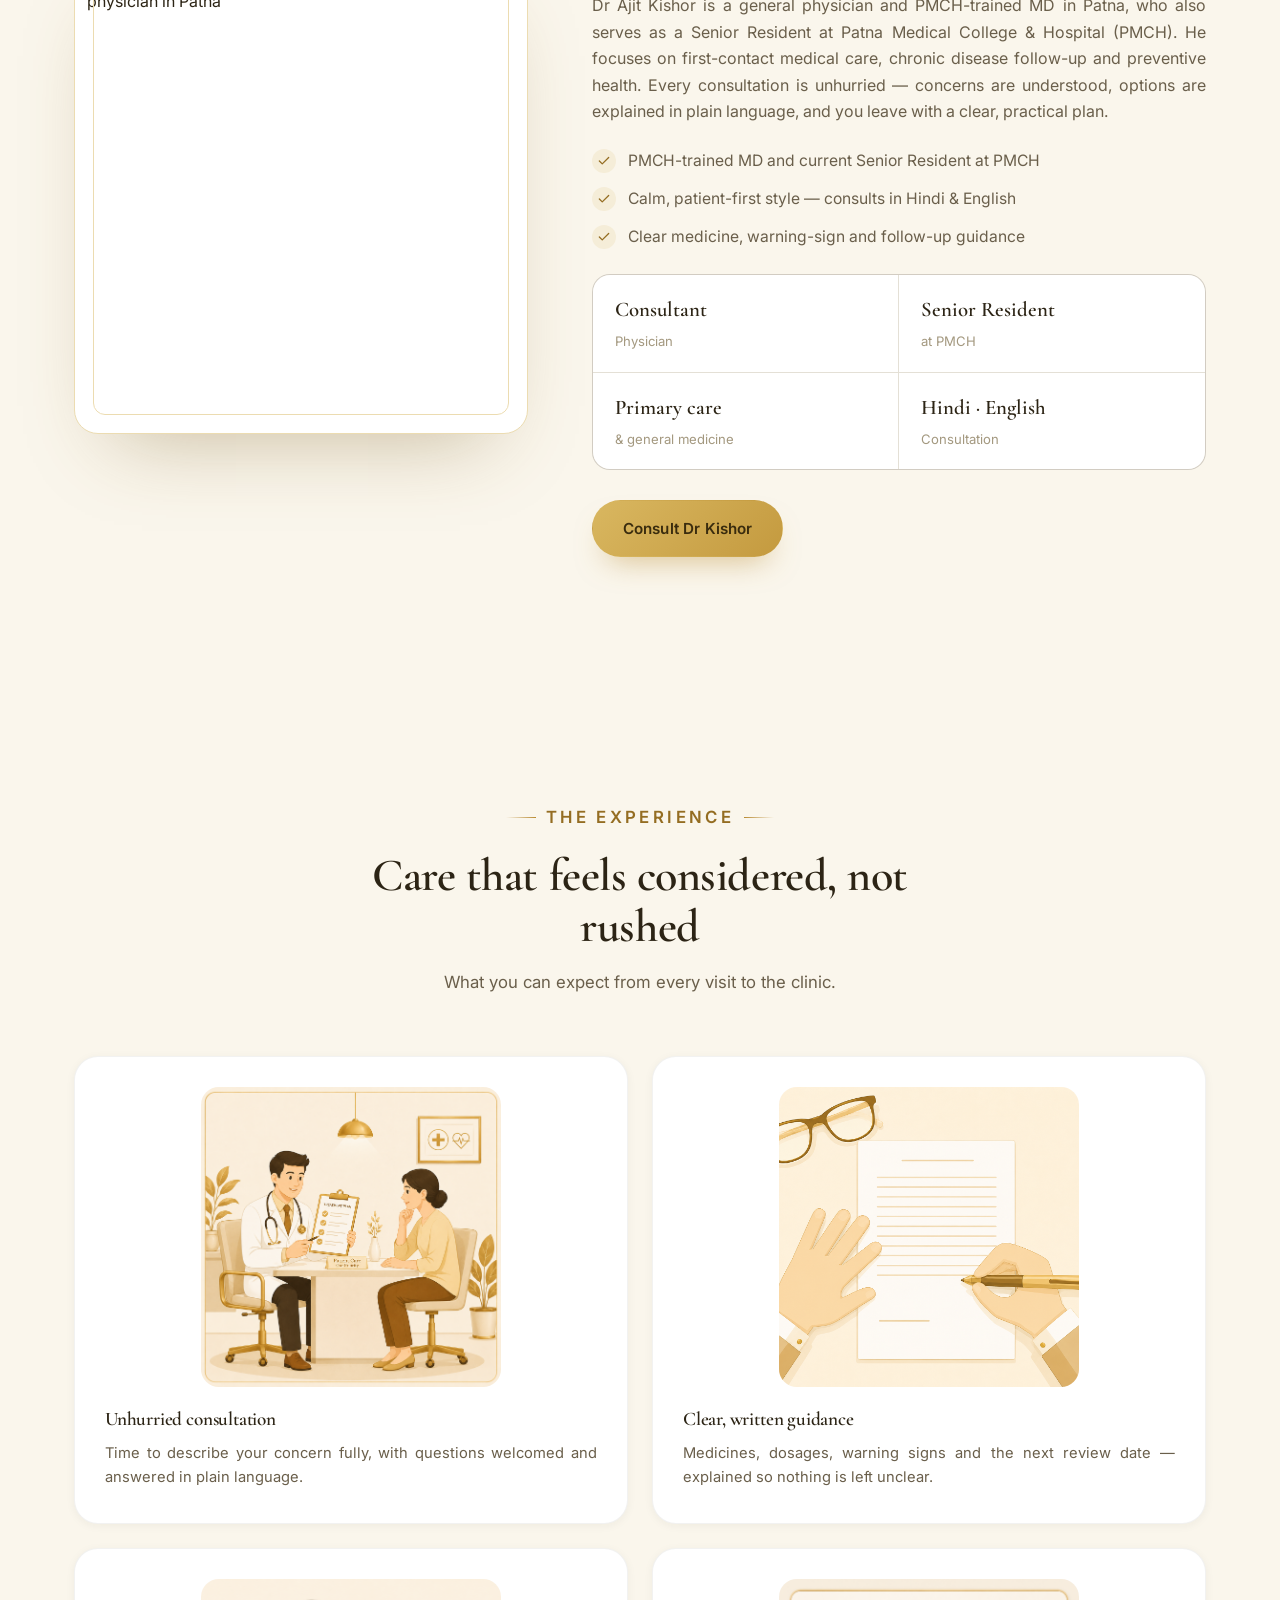
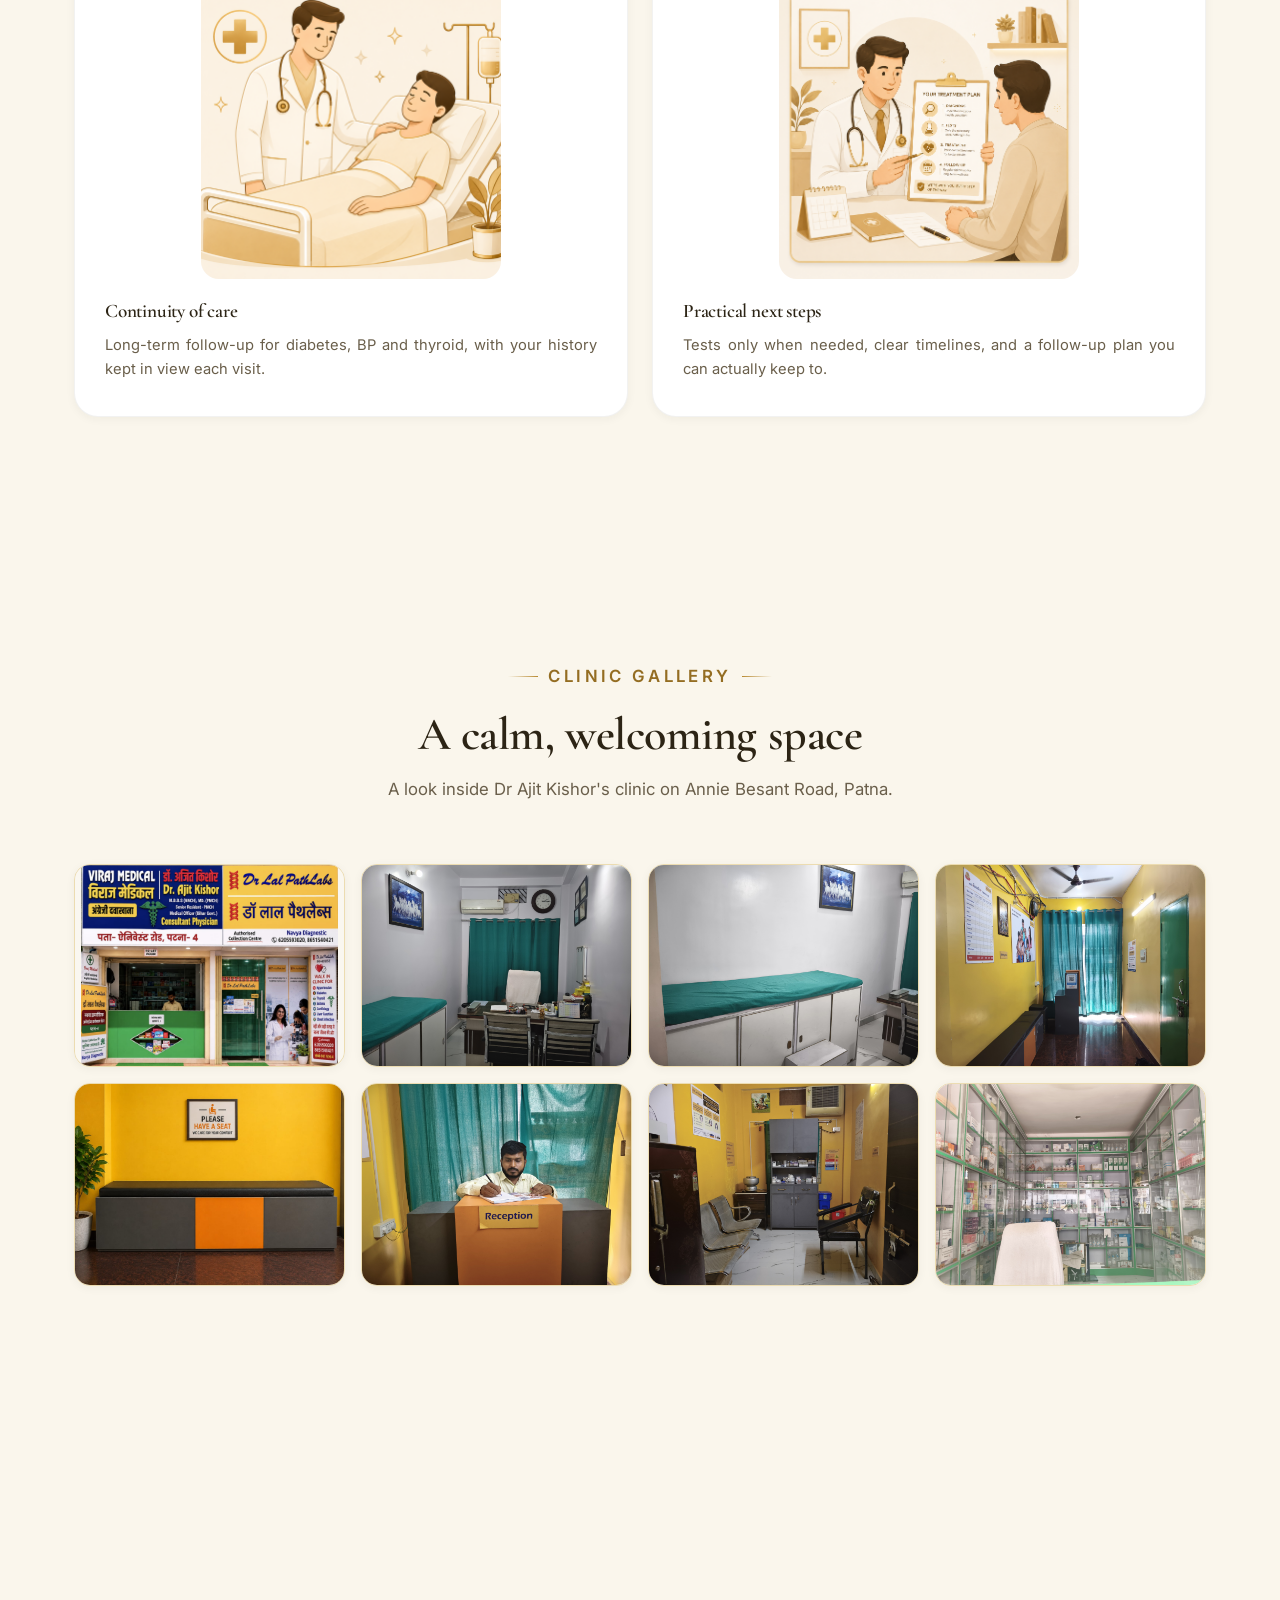
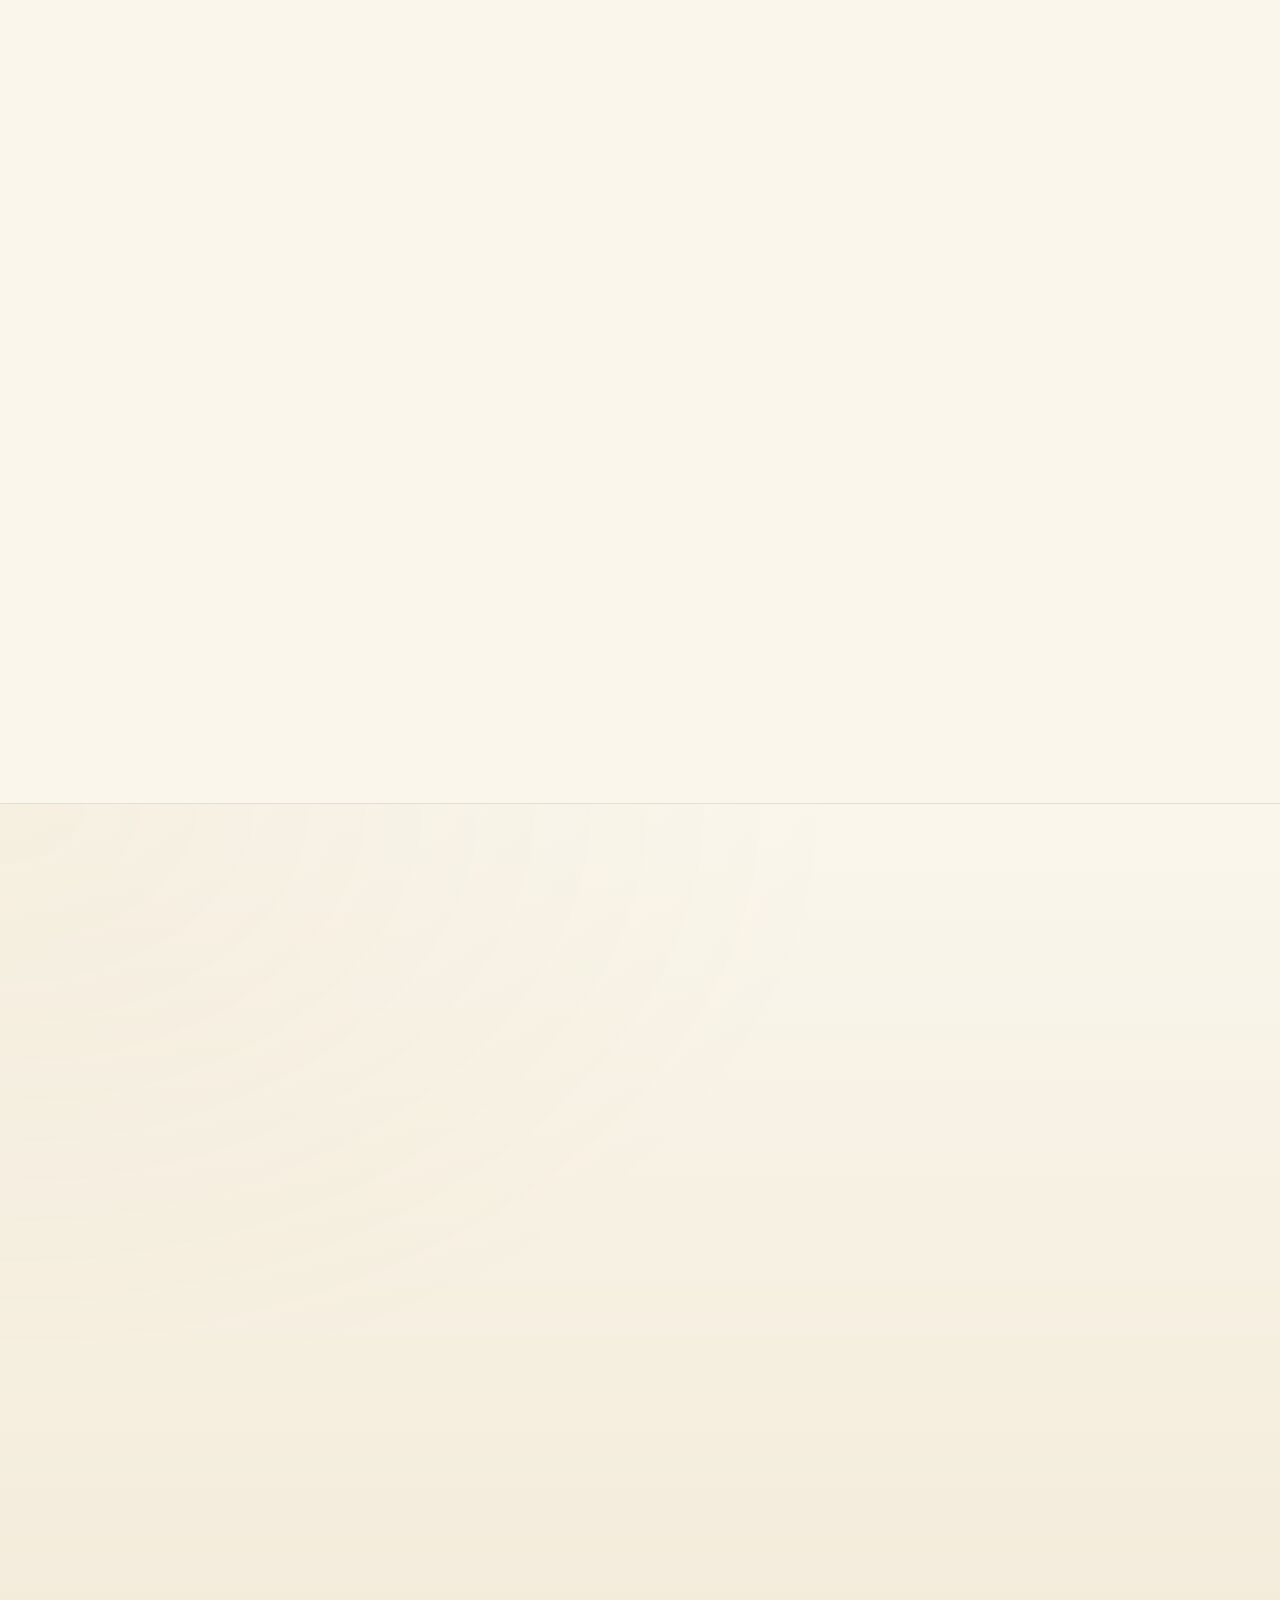
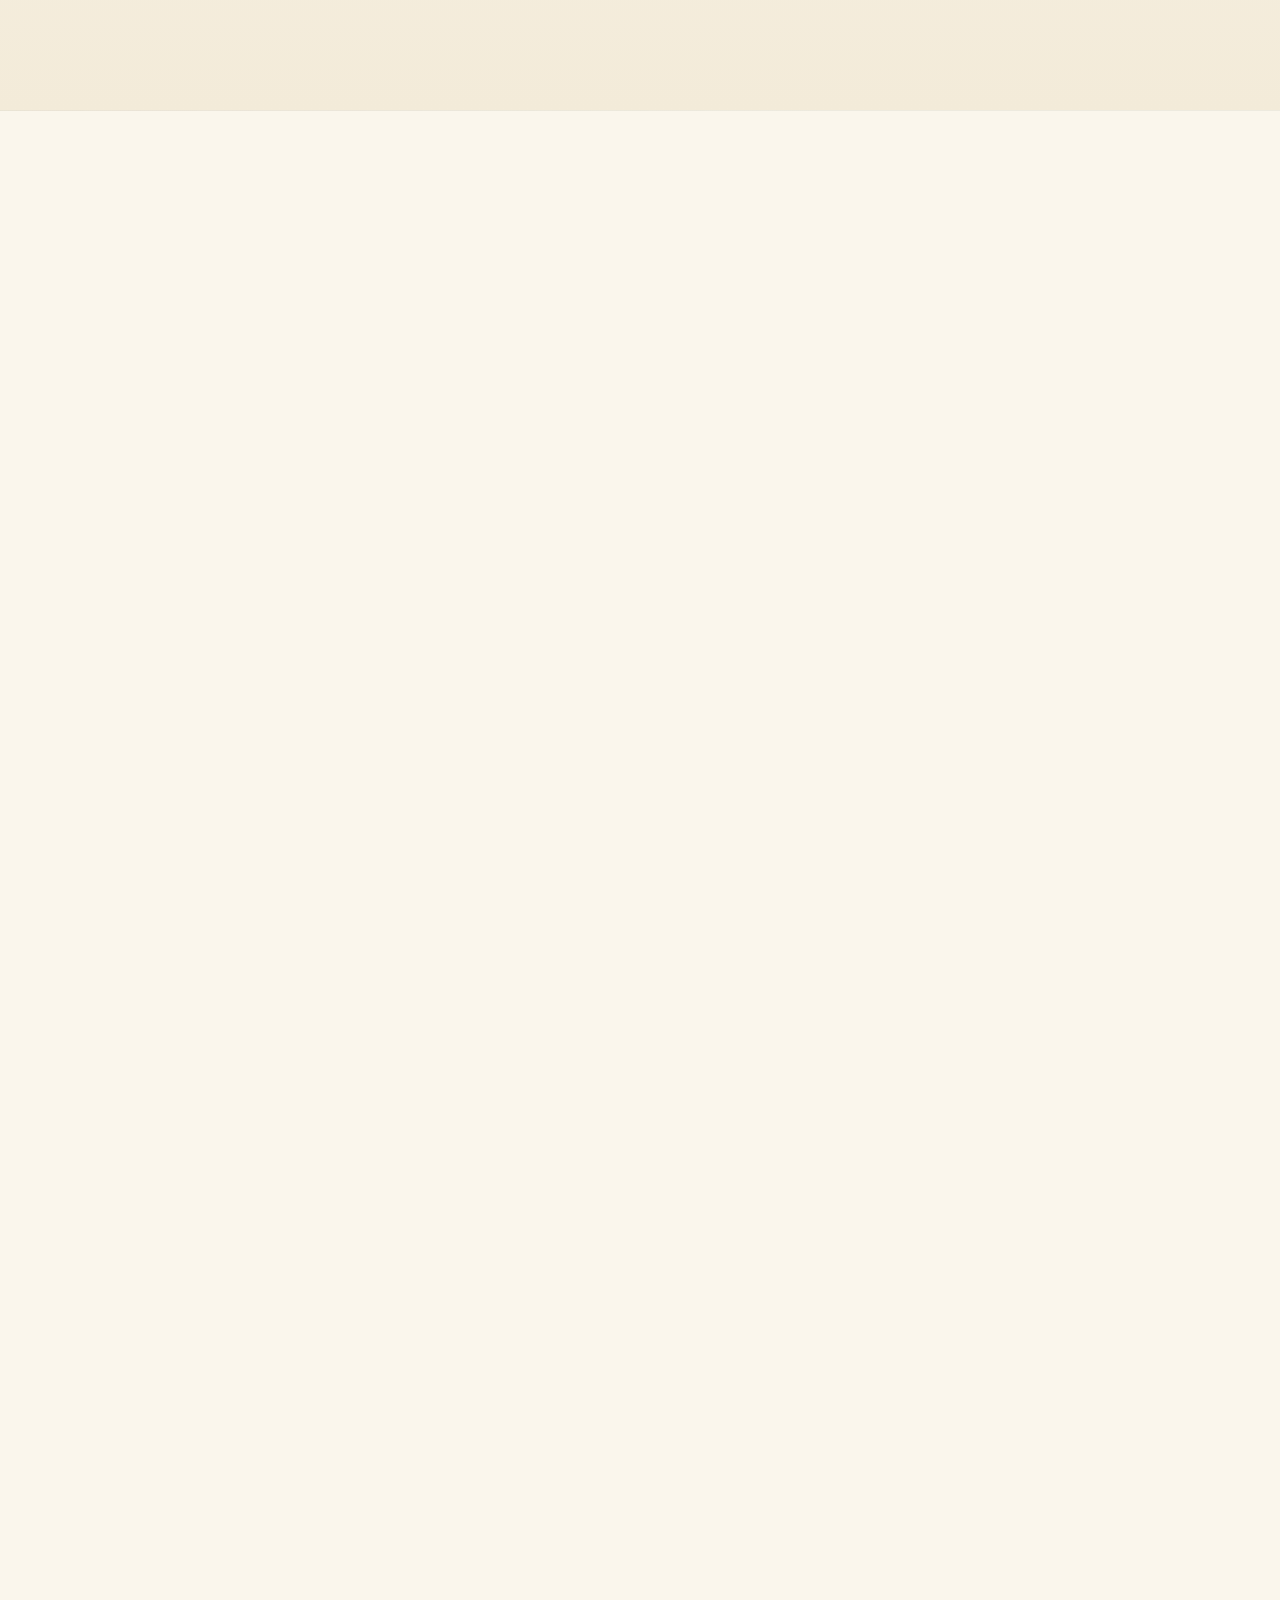
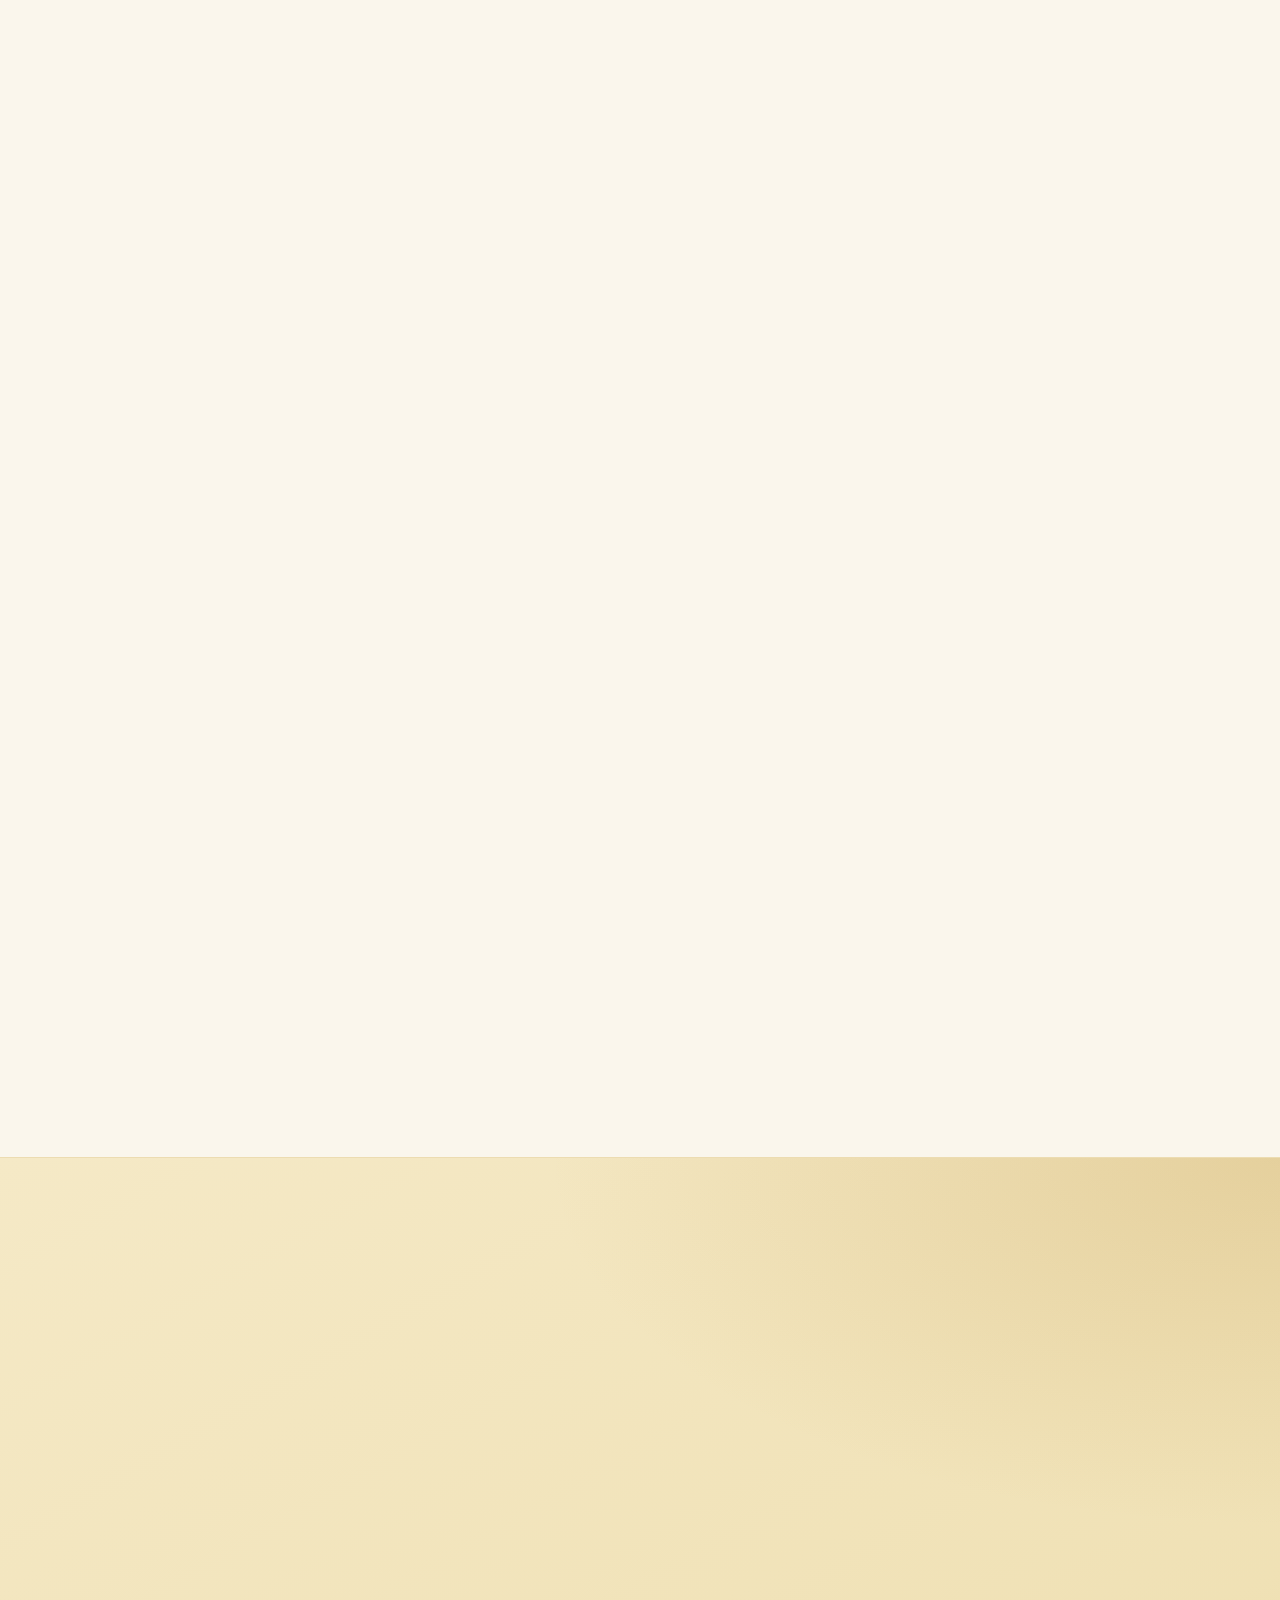
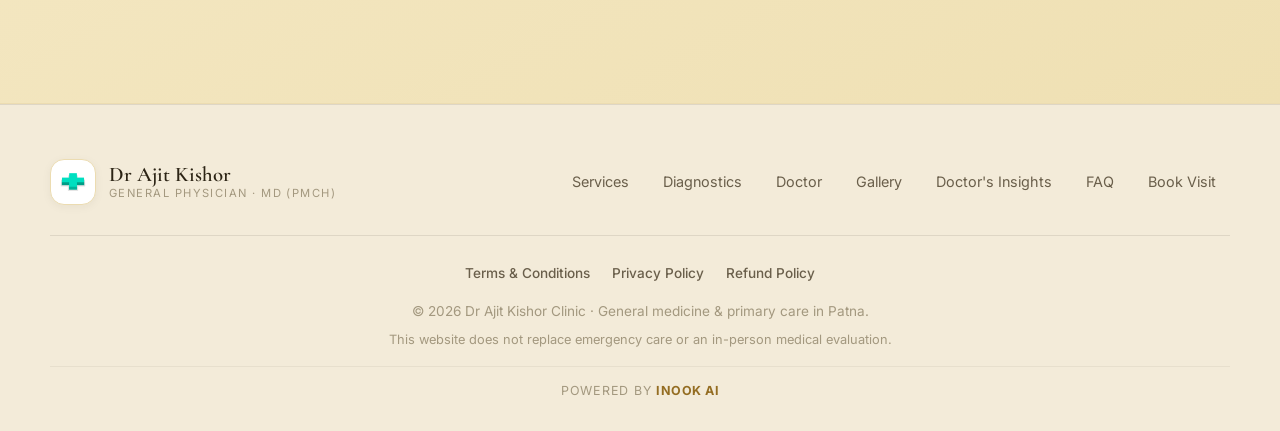
==== commit f4fba78e: "Switch site to custom domain www.drajitkishor.com - Update all canonical/og:url tags, sitemap.xml, r" ====
--- a/index.html
+++ b/index.html
@@ -21,7 +21,7 @@
     <meta name="geo.position" content="25.6170951;85.1652026" />
     <meta name="ICBM" content="25.6170951, 85.1652026" />
 
-    <link rel="canonical" href="https://ankitrajofficial.github.io/dr_ajit_kishore/" />
+    <link rel="canonical" href="https://www.drajitkishor.com/" />
     <meta property="og:type" content="website" />
     <meta property="og:site_name" content="Dr Ajit Kishor Clinic" />
     <meta property="og:title" content="Dr Ajit Kishor, MD (PMCH) | General Physician in Patna" />
@@ -29,7 +29,7 @@
       property="og:description"
       content="General physician and MD (PMCH) specialist in Patna. Visit Monika Niwaas, Annie Besant Road, near Patna College and Razza High School."
     />
-    <meta property="og:url" content="https://ankitrajofficial.github.io/dr_ajit_kishore/" />
+    <meta property="og:url" content="https://www.drajitkishor.com/" />
     <meta property="og:locale" content="en_IN" />
     <meta
       property="og:image"
@@ -63,9 +63,9 @@
         "name": "Dr Ajit Kishor Clinic",
         "alternateName": "Dr Ajit Kishor - General Physician in Patna",
         "description": "Primary care and general medicine clinic in Patna led by Dr Ajit Kishor, MD (PMCH), for fever, diabetes, blood pressure, thyroid care, checkups and report review.",
-        "url": "https://ankitrajofficial.github.io/dr_ajit_kishore/",
+        "url": "https://www.drajitkishor.com/",
         "image": "https://content.jdmagicbox.com/v2/comp/patna/y5/0612px612.x612.250401132856.y9y5/catalogue/dr-ajit-kishor-pmch-annie-besant-road-patna-general-physician-doctors-66883w10kl-250.jpg",
-        "logo": "https://ankitrajofficial.github.io/dr_ajit_kishore/assets/clinic-logo.png",
+        "logo": "https://www.drajitkishor.com/assets/clinic-logo.png",
         "telephone": "+91-62055-93020",
         "priceRange": "INR 300 consultation",
         "currenciesAccepted": "INR",
